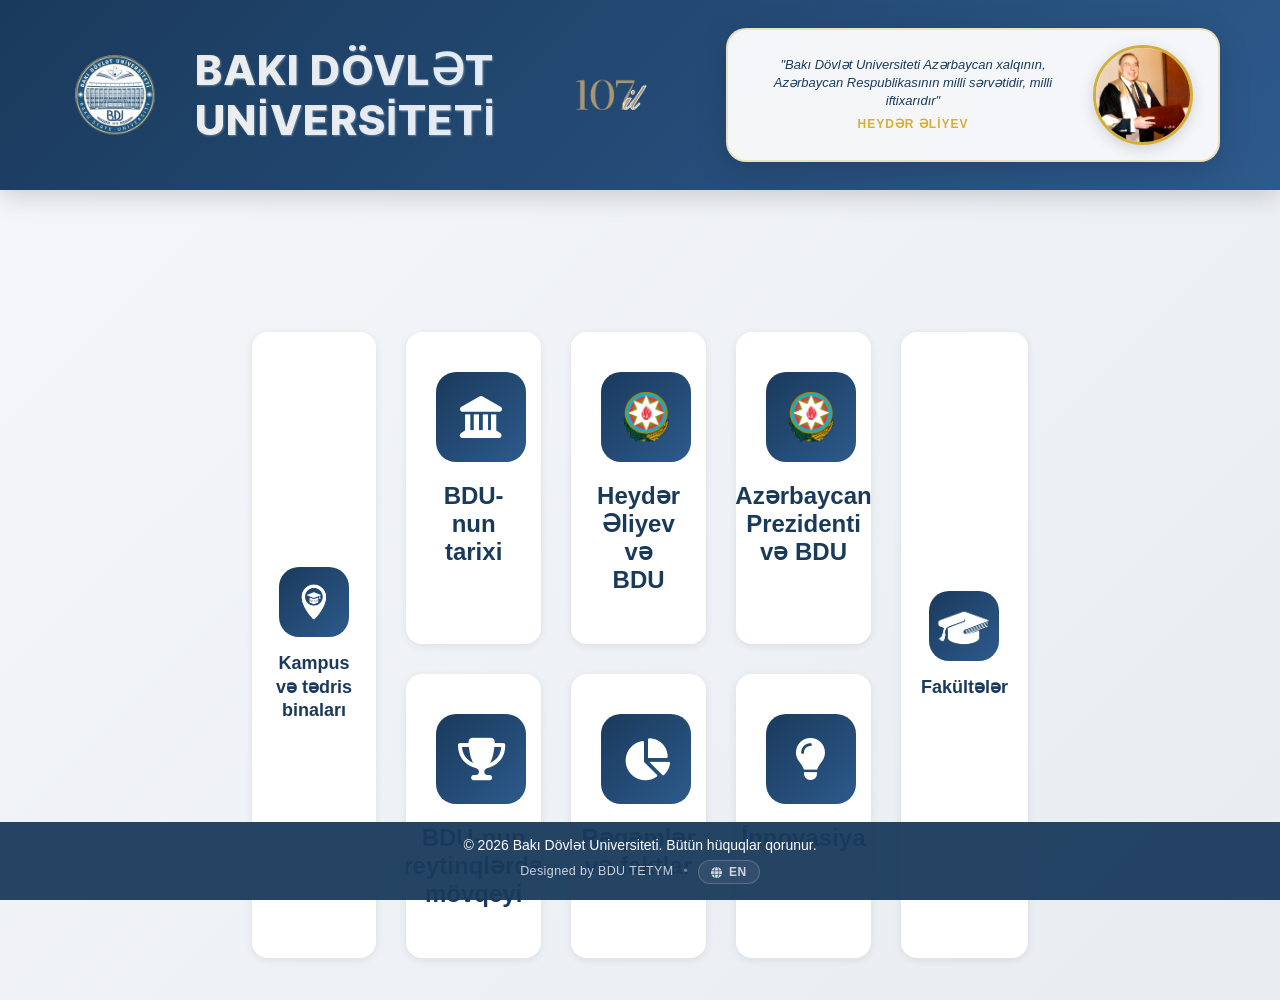
==== index.html @ 02dfef2d "Base of systems" ====
<!DOCTYPE html>
<html lang="az">

<head>
    <meta charset="UTF-8">
    <meta name="viewport"
        content="width=device-width, initial-scale=1.0, maximum-scale=1.0, user-scalable=no, viewport-fit=cover">
    <title>Bakı Dövlət Universiteti - İnformasiya Kiosku</title>
    <link rel="icon" type="image/png" href="static/images/bdu-logo.png">
    <link rel="stylesheet" href="css/fonts.css">
    <link rel="stylesheet" href="css/fontawesome.min.css">
    <link rel="stylesheet" href="css/shared.css">
    <link rel="stylesheet" href="css/pages/history.css">
    <link rel="stylesheet" href="css/pages/innovation.css">
    <link rel="stylesheet" href="css/pages/eco.css">
    <link rel="stylesheet" href="css/pages/rankings.css">
    <link rel="stylesheet" href="css/pages/fakulteler-grid.css">
    <link rel="stylesheet" href="css/pages/science.css">
    <link rel="stylesheet" href="css/pages/facts.css">
    <link rel="stylesheet" href="css/learning-grid.css">
    <link rel="stylesheet" href="css/flip-cards.css">
</head>

<body data-title-key="page.title.home">
    <!-- Main Page -->
    <div id="main-page" class="page active">
        <header class="header">
            <div class="logo-container">
                <div class="header-left">
                    <div class="logo-placeholder">
                        <img src="static/images/bdu-logo.png" alt="BDU Logo"
                            style="width: 100%; height: 100%; object-fit: contain; padding: 15px;">
                    </div>
                    <div class="header-text">
                        <h1>BAKI DÖVLƏT</h1>
                        <h1>UNİVERSİTETİ</h1>
                    </div>
                </div>
                <div class="header-right">
                    <div class="anniversary-section">
                        <img  src="static/images/106.png" alt="107 il" style="width: 120px;">
                    </div>
                </div>
                <div class="header-quote">
                    <div class="quote-section">
                        <p class="quote-text" data-i18n="header.quote">"Bakı Dövlət Universiteti Azərbaycan xalqının, Azərbaycan Respublikasının
                            milli sərvətidir, milli iftixarıdır"</p>
                        <p class="quote-author" data-i18n="header.quote.author">Heydər Əliyev</p>
                    </div>
                    <div class="quote-image">
                        <img src="static/images/heyder-aliyev/1.jpg" alt="Heydər Əliyev" loading="eager">
                    </div>
                </div>
            </div>
        </header>

        <main class="main-content">

            <div class="navigation-wrapper">
                <div class="sidebar-section sidebar-left">
                    <button class="nav-button sidebar-button-vertical" onclick="window.location.href='campus-map.html'">
                        <div class="nav-icon">
                            <img src="icons/kampus_ve_tedris_binalari.png" alt="Kampus və Tədris Binaları"
                                style="width: 100%; height: 100%; object-fit: contain;">
                        </div>
                        <h3 data-i18n="nav.campus">Kampus və tədris binaları</h3>
                    </button>
                </div>

                <div class="navigation-grid">
                    <button class="nav-button" onclick="showPage('history-page')">
                        <div class="nav-icon">
                            <i class="fas fa-landmark"></i>
                        </div>
                        <h3 data-i18n="nav.history">BDU-nun tarixi</h3>
                    </button>

                    <button class="nav-button" onclick="showPage('heyder-aliyev-page')">
                        <div class="nav-icon">
                            <img src="static/images/gerb.webp" alt="Azərbaycan Gerbi"
                                style="width: 50px; height: 50px; object-fit: contain;">
                        </div>
                        <h3 data-i18n="nav.heyder">Heydər Əliyev və BDU</h3>
                    </button>

                    <button class="nav-button" onclick="showPage('prezident-page')">
                        <div class="nav-icon">
                            <img src="static/images/gerb.webp" alt="Azərbaycan Gerbi"
                                style="width: 50px; height: 50px; object-fit: contain;">
                        </div>
                        <h3 data-i18n="nav.prezident">Azərbaycan Prezidenti və BDU</h3>
                    </button>

                    <button class="nav-button" onclick="showPage('rankings-page')">
                        <div class="nav-icon">
                            <i class="fas fa-trophy"></i>
                        </div>
                        <h3 data-i18n="nav.rankings">BDU-nun reytinqlərdə mövqeyi</h3>
                    </button>

                    <button class="nav-button" onclick="showPage('facts-page')">
                        <div class="nav-icon">
                            <i class="fas fa-chart-pie"></i>
                        </div>
                        <h3 data-i18n="nav.facts">Rəqəmlər və faktlar</h3>
                    </button>

                    <button class="nav-button" onclick="showPage('innovation-page')">
                        <div class="nav-icon">
                            <i class="fas fa-lightbulb"></i>
                        </div>
                        <h3 data-i18n="nav.innovation">İnnovasiya</h3>
                    </button>
                </div>

                <div class="sidebar-section sidebar-right">
                    <button class="nav-button sidebar-button-vertical" onclick="window.location.href='fakulteler.html'">
                        <div class="nav-icon">
                            <img src="icons/fakulteler.png" alt="Fakültələr"
                                style="width: 100%; height: 100%; object-fit: contain;">
                        </div>
                        <h3 data-i18n="nav.fakulteler">Fakültələr</h3>
                    </button>
                </div>
            </div>
        </main>

        <footer class="footer">
            <p>
                <span data-i18n="footer.copy">© <span id="footer-year"></span> Bakı Dövlət Universiteti. Bütün hüquqlar qorunur.</span>
            </p>
            <p class="footer-credits">
                <span data-i18n="footer.designed">Designed and Developed by BDU TETYM</span>
                <span class="footer-sep">•</span>
                <button class="lang-switcher" id="langSwitcher" type="button" title="Language / Dil">
                    <i class="fas fa-globe"></i>
                    <span id="langCurrent">EN</span>
                </button>
            </p>
        </footer>
    </div>

    <!-- History Page -->
    <div id="history-page" class="page">
        <div class="page-header">
            <button class="back-button" onclick="showPage('main-page')">
                <i class="fas fa-arrow-left"></i> Ana Səhifə
            </button>
            <h2 data-i18n="page.history.h1">BDU-nun tarixi</h2>
        </div>

        <div class="page-content">
            <!-- History Page Carousel -->
            <div class="carousel-container">
                <h3 class="carousel-title"><i class="fas fa-images"></i> Tarix qalereyası</h3>
                <div class="carousel" data-carousel="history">
                    <div class="carousel-inner">
                        <div class="carousel-item active">
                            <img src="static/images/history/image--1.jpg" alt="BDU Tarixi">
                        </div>
                        <div class="carousel-item">
                            <img src="static/images/history/image-0.jpg" alt="BDU Tarixi">
                        </div>
                        <div class="carousel-item">
                            <img src="static/images/history/image-1.webp" alt="BDU Tarixi">
                        </div>
                        <div class="carousel-item">
                            <img src="static/images/history/image-2.jpg" alt="BDU Tarixi">
                        </div>
                        <div class="carousel-item">
                            <img src="static/images/history/image-3.jpg" alt="BDU Tarixi">
                        </div>
                        <div class="carousel-item">
                            <img src="static/images/history/image-4.webp" alt="BDU Tarixi">
                        </div>
                        <div class="carousel-item">
                            <img src="static/images/history/image-5.webp" alt="BDU Tarixi">
                        </div>
                        <div class="carousel-item">
                            <img src="static/images/history/image-6.webp" alt="BDU Tarixi">
                        </div>
                        <div class="carousel-item">
                            <img src="static/images/history/image-7.webp" alt="BDU Tarixi">
                        </div>
                        <div class="carousel-item">
                            <img src="static/images/history/image-8.webp" alt="BDU Tarixi">
                        </div>
                        <div class="carousel-item">
                            <img src="static/images/history/image-9.webp" alt="BDU Tarixi">
                        </div>
                        <div class="carousel-item">
                            <img src="static/images/history/image-10.webp" alt="BDU Tarixi">
                        </div>
                        <div class="carousel-item">
                            <img src="static/images/history/image-11.webp" alt="BDU Tarixi">
                        </div>
                        <div class="carousel-item">
                            <img src="static/images/history/image-12.webp" alt="BDU Tarixi">
                        </div>
                        <div class="carousel-item">
                            <img src="static/images/history/image-13.webp" alt="BDU Tarixi">
                        </div>
                        <div class="carousel-item">
                            <img src="static/images/history/image-14.webp" alt="BDU Tarixi">
                        </div>
                        <div class="carousel-item">
                            <img src="static/images/history/image-15.webp" alt="BDU Tarixi">
                        </div>
                        <div class="carousel-item">
                            <img src="static/images/history/image-16.webp" alt="BDU Tarixi">
                        </div>
                        <div class="carousel-item">
                            <img src="static/images/history/image-17.webp" alt="BDU Tarixi">
                        </div>
                        <div class="carousel-item">
                            <img src="static/images/history/image-18.webp" alt="BDU Tarixi">
                        </div>
                        <div class="carousel-item">
                            <img src="static/images/history/image-19.webp" alt="BDU Tarixi">
                        </div>
                        <div class="carousel-item">
                            <img src="static/images/history/image-20.webp" alt="BDU Tarixi">
                        </div>
                        <div class="carousel-item">
                            <img src="static/images/history/image-21.webp" alt="BDU Tarixi">
                        </div>
                        <div class="carousel-item">
                            <img src="static/images/history/image-22.webp" alt="BDU Tarixi">
                        </div>
                        <div class="carousel-item">
                            <img src="static/images/history/image-23.webp" alt="BDU Tarixi">
                        </div>
                        <div class="carousel-item">
                            <img src="static/images/history/image-24.webp" alt="BDU Tarixi">
                        </div>
                        <div class="carousel-item">
                            <img src="static/images/history/image-25.webp" alt="BDU Tarixi">
                        </div>
                        <div class="carousel-item">
                            <img src="static/images/history/image-26.webp" alt="BDU Tarixi">
                        </div>
                        <div class="carousel-item">
                            <img src="static/images/history/image-27.webp" alt="BDU Tarixi">
                        </div>
                        <div class="carousel-item">
                            <img src="static/images/history/image-28.webp" alt="BDU Tarixi">
                        </div>
                        <div class="carousel-item">
                            <img src="static/images/history/image-29.webp" alt="BDU Tarixi">
                        </div>
                        <div class="carousel-item">
                            <img src="static/images/history/image-30.webp" alt="BDU Tarixi">
                        </div>
                        <div class="carousel-item">
                            <img src="static/images/history/image-31.webp" alt="BDU Tarixi">
                        </div>
                        <div class="carousel-item">
                            <img src="static/images/history/image-32.webp" alt="BDU Tarixi">
                        </div>
                        <div class="carousel-item">
                            <img src="static/images/history/image-33.webp" alt="BDU Tarixi">
                        </div>
                        <div class="carousel-item">
                            <img src="static/images/history/image-34.webp" alt="BDU Tarixi">
                        </div>
                        <div class="carousel-item">
                            <img src="static/images/history/image-35.webp" alt="BDU Tarixi">
                        </div>
                    </div>

                    <div class="carousel-counter">
                        <span class="current-slide">1</span> / <span class="total-slides">37</span>
                    </div>

                    <button class="carousel-control prev" onclick="moveSlide('history', -1)">
                        <i class="fas fa-chevron-left"></i>
                    </button>
                    <button class="carousel-control next" onclick="moveSlide('history', 1)">
                        <i class="fas fa-chevron-right"></i>
                    </button>
                </div>
            </div>

            <!-- History Tabs Container -->
            <div class="history-tabs-container">
                <div class="history-tabs">
                    <button class="history-tab active"
                        onclick="openHistoryTab(event, 'history-chronology')">Xronologiya</button>
                    <button class="history-tab" onclick="openHistoryTab(event, 'history-founding')">Təsis
                        edilməsi</button>
                    <button class="history-tab" onclick="openHistoryTab(event, 'history-soviet-1')">Sovet dövrü
                        (1920-1930)</button>
                    <button class="history-tab" onclick="openHistoryTab(event, 'history-soviet-2')">Sovet dövrü
                        (1934-1991)</button>
                    <button class="history-tab" onclick="openHistoryTab(event, 'history-independent')">Müstəqillik
                        dövrü</button>
                    <button class="history-tab" onclick="openHistoryTab(event, 'history-today')">BDU bu gün</button>
                </div>

                <!-- Tab 0: Chronology -->
                <div id="history-chronology" class="history-tab-content active" style="display: block;">
                    <div class="chronology-container" style="max-height: 75vh; overflow-y: auto; padding-right: 15px;">
                        <div class="chronology-year-section">
                            <div class="chronology-year-header">1917</div>
                            <div class="chronology-content">
                                <p>1917-ci ildə Rusiyada Fevral inqilabından sonra Tiflisdə «Rus Universiteti» açmaq
                                    üçün yerli Ali qadın kurslarının professorlarından ibarət komissiya yaradılmışdır.
                                </p>
                                <p>1917-ci il noyabrın 15-də Zaqafqaziya Respublikası Rusiyadan ayrılmış və yeni hökumət
                                    təşkil edilmişdir. Zaqafqaziya Respublikası xalq maarif komissarı Fətəli xan Xoyski
                                    Tiflisdə Rus Universitetinin təşkili ilə əlaqədar müzakirələr zamanı sərt mövqe
                                    bildirmişdir: «Bəs niyə Tiflisdə? Tiflisdə Politexnikum var, indi də Rus
                                    Universiteti?.. Bəlkə universiteti Bakıda açmaq daha düzgün olardı?»</p>
                            </div>
                        </div>

                        <div class="chronology-year-section">
                            <div class="chronology-year-header">1918</div>
                            <div class="chronology-content">
                                <p>1918-ci il mayın 26-da Zaqafqaziya Seyminin öz fəaliyyətini dayandırması nəticəsində
                                    üç müstəqil respublika — Azərbaycan, Gürcüstan və Ermənistan respublikaları
                                    yaradılmışdır.</p>
                                <p>1918-ci ilin iyulunda Tiflisdə fəaliyyət göstərən Ali qadın kursları üç fakültədən —
                                    Təbiət, Tarix-filologiya və Tibb fakültələrindən ibarət Zaqafqaziya Universitetinə
                                    çevrilmişdir.</p>
                                <p>Belə bir vaxtda Azərbaycan hökuməti millətin taleyində ali təhsilin rolunu düzgün
                                    qiymətləndirərək, Universitetin məhz Bakıda açılması üçün əməli fəaliyyətə
                                    başlamışdır.</p>
                            </div>
                        </div>

                        <div class="chronology-year-section">
                            <div class="chronology-year-header">1919</div>
                            <div class="chronology-content">
                                <p>1919-cu ilin əvvəllərində Azərbaycan Respublikasının xalq maarif naziri Həmid bəy
                                    Şahtaxtinski Zaqafqaziya Rus Universitetini Bakıya köçürtmək təklifi ilə Tiflis
                                    şəhərinə gəlmişdir.</p>
                                <p>1919-cu il mayın 1-də Azərbaycan Xalq Cümhuriyyəti V.İ.Razumovskiyə teleqram göndərib
                                    bildirmişdir ki, Bakıda yeni universitet açılır və hökumət ondan universitetin
                                    təşkilini öz üzərinə götürməyi xahiş edir. V.İ.Razumovski teleqrafla Zaqafqaziya Rus
                                    Universitetinin rektoru vəzifəsindən imtina edərək, Bakıya gəlmək barədə razılığını
                                    bildirmişdir.</p>
                                <p>1919-cu il mayın əvvəllərində Azərbaycan hökuməti Bakı Dövlət Universitetinin təsis
                                    edilməsi ilə əlaqədar əsasnamə qəbul etmişdir.</p>
                                <p>1919-cu il mayın 19-da hökumət Xalq Maarif Nazirliyi yanında Universitet
                                    komissiyasını təsdiq etmişdir.</p>
                                <p>1919-cu il may ayının 22-də Universitet komissiyası qərara almışdır ki, komissiya
                                    üzvlərindən bir neçəsini avadanlıq almaq üçün İngiltərə, Fransa, Almaniya və digər
                                    Qərbi Avropa ölkələrinə ezamiyyətə göndərsin.</p>
                                <p>1919-cu il may ayının 31-də komissiya Bakı Dövlət Universitetinin açılması haqqında
                                    bəyanımani, Bakı şəhərində Dövlət Universitetinin təsis edilməsi haqqında qanun
                                    layihəsini və ona əlavə edilən izahlı qeydləri, Universitetin nizamnaməsini,
                                    1919/1920-ci tədris ili üçün tərkibində Şərq şöbəsi olmaqla Tarix-filologiya
                                    fakültəsinin və Tibb fakültəsinin ştatlarını və smetasını hazırlayıb Xalq Maarif
                                    Nazirliyinə təqdim etmişdir.</p>
                                <p>1919-cu ilin iyul–avqust aylarında hökumətin qəbul etdiyi sənədlər parlamentdə
                                    ətraflı müzakirə edilmişdir. Bu müzakirələr zamanı aydın olur ki, həm ictimaiyyətin,
                                    həm hökumətin, həm də parlamentin üzvləri arasında universitetin açılmasının
                                    əleyhdarları da vardır. Universitetin açılmasına qarşı çıxanlar belə hesab edirdilər
                                    ki, tədrisin rus dilində aparılması buraya dəvət olunan rus professorlarına
                                    tələbələr arasında ruslaşdırma təbliğatı aparmaq imkanı verəcəkdir. Belə təkliflər
                                    də səslənir ki, Azərbaycan üçün universitet yaratmaq əvəzinə, müəyyən sayda gənci
                                    təhsil almaq üçün Qərbi Avropaya göndərmək daha sərfəlidir.</p>
                                <p>1919-cu il sentyabrın 1-də — üç aylıq gərgin müzakirələrdən sonra Azərbaycan
                                    parlamenti ictimai fikir tariximizdə, elmin, maarifin inkişafında əvəzsiz xidmətlər
                                    göstərəcək ilk universitetin (2 fakültə — Tibb və Tarix-filologiya fakültələri
                                    olmaqla) açılması haqqında qanun qəbul etmişdir. V.İ.Razumovski çıxış edərək
                                    demişdir: "Şərqlə Qərbin qovşağında bir məşəl yandı… Bu məşəl Bakı Dövlət
                                    Universitetidir!"</p>
                                <p>1919-cu il sentyabrın 8-də Azərbaycan hökuməti Bakı Dövlət Universitetinin rektoru və
                                    dekanlarının təsdiqi haqqında qərar qəbul etmişdir. Qərarda Operativ cərrahiyyə
                                    kafedrasının əməkdar professoru V.İ.Razumovskinin rektor, Patoloji anatomiya
                                    kafedrasının professoru İ.İ.Şirokoqorovun, o olmadığı dövrdə isə müvəqqəti olaraq
                                    professor A.M.Levinin Tibb fakültəsinin, görkəmli tarixçi, publisist, Ümumi tarix
                                    kafedrasının dosenti N.A.Dubrovskinin Tarix-filologiya fakültəsinin dekanı təyin
                                    olunduğu göstərilmişdir.</p>
                                <p>1919-cu il sentyabrın 10-da komissiya ona verilən səlahiyyətə uyğun olaraq, Rusiyanın
                                    bir sıra tanınmış professorlarını, elm adamlarını Universitetdə işləməyə dəvət
                                    etmişdir.</p>
                                <p>İlk tədris ilində universitetə ştat üzrə lazım olan 104 nəfər, o cümlədən 43
                                    professor və privat dosent cəlb etmək mümkün olmuşdur.</p>
                                <p>1919-cu il sentyabrın 29-da Bakı Dövlət Universitetinin nizamnaməsi qəbul edilmişdir.
                                </p>
                                <p>1919-cu il noyabrın 10-da Universitet Elmi Şurasının ilk iclasında professorların və
                                    digər akademik heyətin tərkibi təsdiq edilmişdir.</p>
                                <p>1919-cu il noyabrın 15-də Universitetdə ilk mühazirə oxunmuşdur.</p>
                            </div>
                        </div>

                        <div class="chronology-year-section">
                            <div class="chronology-year-header">1920</div>
                            <div class="chronology-content">
                                <p>1920-ci il aprelin 28-də Azərbaycan Xalq Cümhuriyyətinin süqutu, bolşeviklərin
                                    hakimiyyətə gəlməsi respublikanın, o cümlədən Bakı Dövlət Universitetinin də
                                    tarixində mürəkkəb bir dövrün başlanğıcını qoymuşdur.</p>
                                <p>Bolşeviklər Cümhuriyyət dövrünün idarəetmə aparatını dağıtmış, ilk addımlarını atan
                                    Universitetdə təhsilin və tədrisin xarakterini dəyişməyə başlamışdırlar. Yeni
                                    şəraitdə Universitetin ideya-siyasi istiqaməti, elmi fəaliyyəti və təlim-tərbiyə işi
                                    sinfilik və partiyalılıq prinsipləri ilə ölçülən yeni tələblər ruhunda qurulmuşdur.
                                    Təzyiqlər böyük rus alimi V.İ.Razumovskini Bakını tərk etməyə məcbur etmişdir.</p>
                                <p>1920-ci ildə məşhur nevropatoloq, Moskva Universitetinin məzunu, sonralar akademik
                                    olmuş professor Sergey Nikolayeviç Davidenkov Universitetin rektoru təyin
                                    edilmişdir.</p>
                                <p>1920-ci il 9 iyulda Universitetdə üçüncü fakültə – Fizika-riyaziyyat fakültəsi
                                    açılmışdır.</p>
                            </div>
                        </div>

                        <div class="chronology-year-section">
                            <div class="chronology-year-header">1921</div>
                            <div class="chronology-content">
                                <p>1921-ci il 29 iyunda müstəqil Ümumşəhər fəhlə fakültəsi açılmışdır.</p>
                            </div>
                        </div>

                        <div class="chronology-year-section">
                            <div class="chronology-year-header">1922</div>
                            <div class="chronology-content">
                                <p>1922-ci il 2 avqustda Universitetin ilk buraxılışı (Tibb fakültəsi, 30 nəfər)
                                    olmuşdur.</p>
                                <p>1922-ci il 30 martda Şərq fakültəsi açılmışdır.</p>
                                <p>1922-ci il 6 dekabrda Bakı Dövlət Universiteti Azərbaycan Dövlət Universiteti
                                    adlandırılmışdır.</p>
                            </div>
                        </div>

                        <div class="chronology-year-section">
                            <div class="chronology-year-header">1923</div>
                            <div class="chronology-content">
                                <p>1923-cü ildə Aleksandr Qulyayev Universitetin rektoru təyin edilmişdir.</p>
                                <p>1923-cü il 19 apreldə Tarix-filologiya fakültəsi İctimai elmlər fakültəsinə
                                    çevrilmişdir.</p>
                                <p>1923-cü ildə bütün fakültələrdə (Şərq fakültəsindən başqa) dərslərin rus dilində
                                    aparılması haqqında qərar qəbul edilmişdir.</p>
                            </div>
                        </div>

                        <div class="chronology-year-section">
                            <div class="chronology-year-header">1924</div>
                            <div class="chronology-content">
                                <p>1924-cü il 23 yanvarda Azərbaycan Dövlət Universitetinə Vladimir İliç Leninin adı
                                    verilmişdir.</p>
                            </div>
                        </div>

                        <div class="chronology-year-section">
                            <div class="chronology-year-header">1925</div>
                            <div class="chronology-content">
                                <p>1924/1925-ci tədris ilində Pedaqoji fakültə açılmışdır.</p>
                            </div>
                        </div>

                        <div class="chronology-year-section">
                            <div class="chronology-year-header">1926</div>
                            <div class="chronology-content">
                                <p>1926-cı ildə - Universitetə ilk azərbaycanlı rektor (Tağı Şahbazi Simurğ) təyin
                                    edilmişdir.</p>
                            </div>
                        </div>

                        <div class="chronology-year-section">
                            <div class="chronology-year-header">1928</div>
                            <div class="chronology-content">
                                <p>1928-ci ildə Hüquq şöbəsi əsasında Hüquq fakültəsi yaradılmışdır.</p>
                            </div>
                        </div>

                        <div class="chronology-year-section">
                            <div class="chronology-year-header">1929</div>
                            <div class="chronology-content">
                                <p>1929-cu ildə Vladimir Yelpatyevski Universitetin rektoru təyin edilmişdir.</p>
                                <p>1929-cu il 12 yanvarda Universitetin yaranmasının 10 illiyi ümumrespublika
                                    səviyyəsində qeyd edilmişdir.</p>
                            </div>
                        </div>

                        <div class="chronology-year-section">
                            <div class="chronology-year-header">1930</div>
                            <div class="chronology-content">
                                <p>1929-1930-cu illərdə Universitetə rektor Maqsud Məmmədov rəhbərlik etmişdir.</p>
                                <p>1930-cu ilin iyun ayında milli rüşeymləri boğmaq məqsədilə Universitetin fəaliyyəti
                                    dayandırılmış, onun ayrı-ayrı fakültələrinin bazası əsasında yeni müstəqil
                                    institutlar (Azərbaycan Tibb İnstitutu, Azərbaycan Pedaqoji İnstitutu, Sovet
                                    Quruculuğu və Hüququ İnstitutu, Azərbaycan Ticarət Kooperasiya İnstitutu)
                                    yaradılmışdır.</p>
                            </div>
                        </div>

                        <div class="chronology-year-section">
                            <div class="chronology-year-header">1934</div>
                            <div class="chronology-content">
                                <p>1934-cü il 25 mayda Azərbaycan SSR Xalq Komissarları Soveti "Azərbaycan Dövlət
                                    Universitetinin açılması haqqında" qərar qəbul etmiş və Universitet yenidən
                                    fəaliyyətə başlamışdır.</p>
                                <p>1934-1935-ci illərdə Universitetə rektor Məmmədkazım Ələkbərli rəhbərlik etmişdir.
                                </p>
                                <p>1934-cü ildə Kimya və Biologiya fakültələri açılmışdır.</p>
                            </div>
                        </div>

                        <div class="chronology-year-section">
                            <div class="chronology-year-header">1935</div>
                            <div class="chronology-content">
                                <p>1935-1937-ci illərdə Universitetə rektor Balabəy Həsənbəyov rəhbərlik etmişdir.</p>
                            </div>
                        </div>

                        <div class="chronology-year-section">
                            <div class="chronology-year-header">1936</div>
                            <div class="chronology-content">
                                <p>1936-cı ildə Universitetdə Aspirantura şöbəsi yaradılmışdır.</p>
                            </div>
                        </div>

                        <div class="chronology-year-section">
                            <div class="chronology-year-header">1937</div>
                            <div class="chronology-content">
                                <p>1937-ci ildə Əziz Əliyev Universitetə rektor təyin edilmişdir.</p>
                                <p>1937-1941-ci illərdə Universitetə rektor Cabrayıl Ələsgərov rəhbərlik etmişdir.</p>
                                <p>1937-ci ildə xalqımızın görkəmli ziyalıları – vaxtilə Universitetin rektoru olmuş 4
                                    nəfər (Tağı Şahbazi, Maqsud Məmmədov, Məmmədkazım Ələkbərli, Balabəy Həsənbəyov), 2
                                    dekan, 2 dekan müavini, 4 kafedra müdiri, kitabxananın direktoru, elmi katib, xüsusi
                                    hissənin müdiri, partiya və komsomol təşkilatlarının rəhbərləri, 8 professor,
                                    ümumilikdə Universitetdən 100 nəfərədək əməkdaşa "xalq düşməni", "pantürkçü",
                                    "panislamçı" və s. damğaları vurularaq Sibirin həbs düşərgələrinə sürgün olunmuş və
                                    ya güllələnməyə məhkum edilmişdir.</p>
                            </div>
                        </div>

                        <div class="chronology-year-section">
                            <div class="chronology-year-header">1939</div>
                            <div class="chronology-content">
                                <p>1939-cu il 16 apreldə Universitetin adı yenidən dəyişdirilərək (20 illik sovet
                                    hakimiyyəti dövründə 3-cü dəfə), S.M. Kirov adına Azərbaycan Dövlət Universiteti
                                    adlandırılmışdır.</p>
                            </div>
                        </div>

                        <div class="chronology-year-section">
                            <div class="chronology-year-header">1941</div>
                            <div class="chronology-content">
                                <p>1941-ci il iyunun 22-də – müharibənin başlandığı ilk gündə Universitetin rektoru
                                    C.A.Ələsgərov, 159 müəllim, 23 aspirant, 1141 tələbə cəbhəyə yola düşmüşdür.</p>
                                <p>1941-1944-cü illərdə Universitetə rektor Şamil Əliyev rəhbərlik etmişdir.</p>
                                <p>1941/1942-ci tədris ilində Azərbaycan Pedaqoji İnstitutu, Azərbaycan Qiyabi Pedaqoji
                                    İnstitutu, Xalq Təsərrüfatı İnstitutu, Azərbaycan Bədən Tərbiyəsi İnstitutu və
                                    Xarici Dil Müəllimləri İnstitutu Universitetə birləşdirilmişdir.</p>
                            </div>
                        </div>

                        <div class="chronology-year-section">
                            <div class="chronology-year-header">1943</div>
                            <div class="chronology-content">
                                <p>1943/1944-cü tədris ilində Geologiya-coğrafiya fakültəsi açılmışdır.</p>
                            </div>
                        </div>

                        <div class="chronology-year-section">
                            <div class="chronology-year-header">1944</div>
                            <div class="chronology-content">
                                <p>1944-1950-ci illərdə Universitetə rektor Abdulla Qarayev rəhbərlik etmişdir.</p>
                            </div>
                        </div>

                        <div class="chronology-year-section">
                            <div class="chronology-year-header">1945</div>
                            <div class="chronology-content">
                                <p>1945-ci ildə Azərbaycan Elmlər Akademiyası yaradılarkən Akademiyanın təsisçiləri və
                                    təşkilatçıları arasında BDU-nu təmsil edən alimlər xüsusi çəkiyə malik olmuşdur.
                                    AMEA-nın təsisçiləri olan və ilkin olaraq seçilmiş 15 nəfər həqiqi üzvdən 4-ü
                                    (Heydər Hüseynov, Yusif Məmmədəliyev, Aleksandr Qrossheym və Mirəli Qaşqay) BDU-nun
                                    alimləri idi.</p>
                            </div>
                        </div>

                        <div class="chronology-year-section">
                            <div class="chronology-year-header">1950</div>
                            <div class="chronology-content">
                                <p>1950-1954-cü illərdə Universitetə rektor Cəfər Xəndan rəhbərlik etmişdir.</p>
                            </div>
                        </div>

                        <div class="chronology-year-section">
                            <div class="chronology-year-header">1954</div>
                            <div class="chronology-content">
                                <p>1954-1958-ci illərdə Universitetə rektor Yusuf Məmmədəliyev rəhbərlik etmişdir.</p>
                            </div>
                        </div>

                        <div class="chronology-year-section">
                            <div class="chronology-year-header">1958</div>
                            <div class="chronology-content">
                                <p>1958-ci ildə Mexanika-riyaziyyat və Fizika fakültələri fəaliyyətə başlamışdır.</p>
                                <p>1958-1965-ci illərdə Universitetə rektor Şəfəyət Mehdiyev rəhbərlik etmişdir.</p>
                                <p>1958/1959-cu tədris ilində axşam şöbəsi açılmışdır.</p>
                            </div>
                        </div>

                        <div class="chronology-year-section">
                            <div class="chronology-year-header">1961</div>
                            <div class="chronology-content">
                                <p>1961-ci ildə Universitetdə Hesablama mərkəzi yaradılmışdır.</p>
                            </div>
                        </div>

                        <div class="chronology-year-section">
                            <div class="chronology-year-header">1962</div>
                            <div class="chronology-content">
                                <p>1962-ci ildə Kitabxanaçılıq fakültəsi yaradılmışdır.</p>
                            </div>
                        </div>

                        <div class="chronology-year-section">
                            <div class="chronology-year-header">1965</div>
                            <div class="chronology-content">
                                <p>1965-ci ildə Yasamal rayonu ərazisində yeni tədris binası (indiki əsas korpus) və
                                    yataqxana şəhərciyi istifadəyə verilmişdir.</p>
                                <p>1965-1970-ci illərdə Universitetə rektor Mehdi Əliyev rəhbərlik etmişdir.</p>
                            </div>
                        </div>

                        <div class="chronology-year-section">
                            <div class="chronology-year-header">1968</div>
                            <div class="chronology-content">
                                <p>1968-ci ildə xarici tələbələrin təhsili üzrə fakültə fəaliyyətə başlamışdır.</p>
                            </div>
                        </div>

                        <div class="chronology-year-section">
                            <div class="chronology-year-header">1969</div>
                            <div class="chronology-content">
                                <p>1969-cu ildə Jurnalistika fakültəsi yaradılmışdır.</p>
                                <p>1969-cu il noyabrın 1-də Universitetin 50 illiyi münasibətilə təntənəli yubiley
                                    tədbiri keçirilmiş, tədbirdə respublika rəhbəri Heydər Əliyev ana dilində nitq
                                    söyləmişdir.</p>
                            </div>
                        </div>

                        <div class="chronology-year-section">
                            <div class="chronology-year-header">1970</div>
                            <div class="chronology-content">
                                <p>1970-ci ildə Faiq Bağırzadə Universitetin rektoru təyin edilmişdir.</p>
                            </div>
                        </div>

                        <div class="chronology-year-section">
                            <div class="chronology-year-header">1972</div>
                            <div class="chronology-content">
                                <p>1972-ci ildə Tətbiqi riyaziyyat fakültəsi açılmışdır.</p>
                            </div>
                        </div>

                        <div class="chronology-year-section">
                            <div class="chronology-year-header">1974</div>
                            <div class="chronology-content">
                                <p>1974-cü ildə respublika kitabxanalarının metodik mərkəzi hesab edilən Universitet
                                    kitabxanasına fondunun fəaliyyət dairəsinin genişliyinə və zənginliyinə görə "Elmi
                                    Kitabxana" statusu verilmişdir.</p>
                            </div>
                        </div>

                        <div class="chronology-year-section">
                            <div class="chronology-year-header">1977</div>
                            <div class="chronology-content">
                                <p>1977-ci ildə ikinci tədris binası (hazırkı 1 saylı tədris korpusu) istifadəyə
                                    verilmişdir.</p>
                            </div>
                        </div>

                        <div class="chronology-year-section">
                            <div class="chronology-year-header">1980</div>
                            <div class="chronology-content">
                                <p>1980-ci ildə Universitetin 60 illik yubileyi qeyd edilmişdir.</p>
                            </div>
                        </div>

                        <div class="chronology-year-section">
                            <div class="chronology-year-header">1987</div>
                            <div class="chronology-content">
                                <p>1987-ci ildə Yəhya Məmmədov Universitetin rektoru təyin edilmişdir.</p>
                                <p>1987-ci ildə 2 saylı tədris korpusu istifadəyə verilmişdir.</p>
                            </div>
                        </div>

                        <div class="chronology-year-section">
                            <div class="chronology-year-header">1989</div>
                            <div class="chronology-content">
                                <p>1989-1990-cı illərdə Universitetə Cəmil Quliyev rəhbərlik etmişdir.</p>
                            </div>
                        </div>

                        <div class="chronology-year-section">
                            <div class="chronology-year-header">1990</div>
                            <div class="chronology-content">
                                <p>1990-1992-cı illərdə Universitetə Mirabbas Qasımov rəhbərlik etmişdir.</p>
                                <p>1990/1991-ci tədris ilində - Beynəlxalq münasibətlər və beynəlxalq hüquq fakültəsi
                                    yaradılmışdır.</p>
                            </div>
                        </div>

                        <div class="chronology-year-section">
                            <div class="chronology-year-header">1991</div>
                            <div class="chronology-content">
                                <p>1991-ci ildə – Universitetin adı 4-cü dəfə dəyişdirilərək M.Ə. Rəsulzadə adına Bakı
                                    Dövlət Universiteti adlandırılmışdır.</p>
                                <p>1991-ci ildə Geologiya və coğrafiya fakültəsininin bazasında iki müstəqil fakültə –
                                    Geologiya və Coğrafiya fakültələri yaradılmışdır.</p>
                                <p>1991-ci ildə Tətbiqi Riyaziyyat Elmi-Tədqiqat İnstitutu yaradılmışdır.</p>
                                <p>1991-ci ildə Universitet Avrasiya Universitetləri Assosiasiyasına üzv qəbul
                                    olunmuşdur.</p>
                                <p>1991-ci ildə Sosial elmlər və psixologiya fakültəsi yaradılmışdır.</p>
                            </div>
                        </div>

                        <div class="chronology-year-section">
                            <div class="chronology-year-header">1992</div>
                            <div class="chronology-content">
                                <p>1992-1993-cü illərdə Universitetin rektoru Firudin Səməndərov olmuşdur.</p>
                                <p>1992/1993-cü tədris ilində İlahiyyat fakültəsi yaradılmışdır.</p>
                                <p>1992-ci ildə Universitetdə ali təhsilin çoxpilləli sisteminə keçilmiş, bakalavriat
                                    səviyyəsində kadr hazırlığına başlanılmışdır.</p>
                            </div>
                        </div>

                        <div class="chronology-year-section">
                            <div class="chronology-year-header">1993</div>
                            <div class="chronology-content">
                                <p>1993-cü ildə Murtuz Ələsgərov Universitetin rektoru vəzifəsinə təyin edilmişdir.</p>
                            </div>
                        </div>

                        <div class="chronology-year-section">
                            <div class="chronology-year-header">1994</div>
                            <div class="chronology-content">
                                <p>1994-cü il 26 noyab tarixində Respublika sarayında (indiki Heydər Əliyev sarayı)
                                    Universitetin 75 illik yubileyi təntənəli şəkildə qeyd olunmuş, yubiley tədbirində
                                    Ümummilli Lider Heydər Əliyev nitq söyləmişdir.</p>
                            </div>
                        </div>

                        <div class="chronology-year-section">
                            <div class="chronology-year-header">1996</div>
                            <div class="chronology-content">
                                <p>1996-cı ildə Universitet Xəzəryanı Ölkələrin Universitetləri Assosiasiyasına üzv
                                    qəbul edilmişdir.</p>
                            </div>
                        </div>

                        <div class="chronology-year-section">
                            <div class="chronology-year-header">1997</div>
                            <div class="chronology-content">
                                <p>1997-ci ildə Universitet Qara Dəniz Hövzəsi Ölkələrinin Universitetləri
                                    Assosiasiyasına üzv qəbul edilmişdir.</p>
                                <p>1997-ci ildə Misir Mərdanov Universitetin rektoru vəzifəsinə təyin edilmişdir.</p>
                                <p>1997-ci ildə Universitetdə Heydər Əliyev məktəbi və Heydər Əliyev muzeyi açılmışdır.
                                </p>
                                <p>1997/1998-ci tədris ilində magistratura pilləsinə ilk dəfə qəbul keçirilmişdir.</p>
                            </div>
                        </div>

                        <div class="chronology-year-section">
                            <div class="chronology-year-header">1999</div>
                            <div class="chronology-content">
                                <p>1999-cu ildə Abel Məhərrəmov Universitetin rektoru vəzifəsinə təyin edilmişdir.</p>
                                <p>1999-cu ildə - Eksperiment qaydasında Biologiya fakültəsində çoxballı sistemin
                                    tətbiqinə başlanılmışdır.</p>
                            </div>
                        </div>

                        <div class="chronology-year-section">
                            <div class="chronology-year-header">2000</div>
                            <div class="chronology-content">
                                <p>2000-ci il 13 iyun tarixindən Universitetə özünü idarəetmə prinsipi əsasında
                                    fəaliyyət göstərən ali təhsil müəssisəsi statusu verilmiş və 5-ci dəfə adı
                                    dəyişdirilmiş, öz tarixi adı bərpa ediərək Bakı Dövlət Universiteti
                                    adlandırılmışdır.</p>
                                <p>2000-ci il 12 fevral tarixində Universitetin 80 illik yubileyi qeyd edilmiş, tədbirdə
                                    Ulu Öndər Heydər Əliyevə Bakı Dövlət Universitetinin Fəxri doktoru diplomu təqdim
                                    edilmişdir.</p>
                                <p>2000-ci ildə İdman kompleksi, Altığac qəsəbəsində tələbələr üçün tədris-təcrübə
                                    bazası, müəllimlər üçün istirahət zonası, 300 nəfərlik yaşayış binaları istifadəyə
                                    verilmişdir.</p>
                            </div>
                        </div>

                        <div class="chronology-year-section">
                            <div class="chronology-year-header">2001</div>
                            <div class="chronology-content">
                                <p>2001-ci ildə nəşriyyat və üzgüçülük kompleksi istifadəyə verilmişdir.</p>
                            </div>
                        </div>

                        <div class="chronology-year-section">
                            <div class="chronology-year-header">2002</div>
                            <div class="chronology-content">
                                <p>2002-ci ildə Universitet Qaradəniz hövzəsi Universitetlər Şəbəkəsinin mərkəzi
                                    seçilmişdir.</p>
                            </div>
                        </div>

                        <div class="chronology-year-section">
                            <div class="chronology-year-header">2005</div>
                            <div class="chronology-content">
                                <p>2005-ci ildə Fizika Problemləri Elmi-Tədqiqiat İnstitutu yaradılmışdır.</p>
                                <p>2005-ci ildə Universitetin Bolonya prosesinə qoşulması haqqında müqavilə
                                    imzalanmışdır.</p>
                            </div>
                        </div>

                        <div class="chronology-year-section">
                            <div class="chronology-year-header">2006</div>
                            <div class="chronology-content">
                                <p>2006/2007-ci tədris ilində Biologiya və Jurnalistika fakültələrinin birinci
                                    kurslarında eksperiment şəklində Bolonya prosesinin (kredit sisteminin) tətbiqinə
                                    başlanılmışdır.</p>
                            </div>
                        </div>

                        <div class="chronology-year-section">
                            <div class="chronology-year-header">2007</div>
                            <div class="chronology-content">
                                <p>2007-ci ildə BDU-nun nəzdində "Gənc istedadlar" liseyi fəaliyyətə başlamışdır.</p>
                            </div>
                        </div>

                        <div class="chronology-year-section">
                            <div class="chronology-year-header">2008</div>
                            <div class="chronology-content">
                                <p>2008-ci ildə 3 saylı tədris korpusu istifadəyə verilmiş, açılış mərasimində
                                    Azərbaycan Respublikasının Prezidenti cənab İlham Əliyev iştirak etmişdir.</p>
                            </div>
                        </div>

                        <div class="chronology-year-section">
                            <div class="chronology-year-header">2009</div>
                            <div class="chronology-content">
                                <p>2009-cu ildə Universitetdə tədris olunan bütün ixtisaslar üzrə kredit sisteminə
                                    keçilmişdir.</p>
                                <p>2009-cu il 2 noyabr tarixində Universitetin 90 illiyi təntənəli şəkildə qeyd edilmiş,
                                    yubiley tədbirində Azərbaycan Respublikasının Prezidenti cənab İlham Əliyev nitq
                                    söyləmişdir. Yubiley mərasimində Prezident İlham Əliyevə Bakı Dövlət Universitetinin
                                    Fəxri doktoru diplomu təqdim edilmişdir.</p>
                            </div>
                        </div>

                        <div class="chronology-year-section">
                            <div class="chronology-year-header">2011</div>
                            <div class="chronology-content">
                                <p>2011-ci ildə Ekologiya və torpaqşünaslıq fakültəsi yaradılmışdır.</p>
                            </div>
                        </div>

                        <div class="chronology-year-section">
                            <div class="chronology-year-header">2013</div>
                            <div class="chronology-content">
                                <p>2013-cü ildə Quba Tədris-təcrübə bazasının ərazisində 400 nəfərlik 5 mərtəbəli
                                    Tədris-təcrübə və istirahət kompleksi tikilərək istifadəyə verilmişdir. Kompleksin
                                    açılış mərasimində Azərbaycan Respublikasının Prezidenti cənab İlham Əliyev və
                                    Heydər Əliyev Fondunun prezidenti Mehriban xanım Əliyeva iştirak etmişdir.</p>
                            </div>
                        </div>

                        <div class="chronology-year-section">
                            <div class="chronology-year-header">2016</div>
                            <div class="chronology-content">
                                <p>2016-cı ildə ADPU-nun Qazax filialı BDU-nun tabeliyinə verilmişdir.</p>
                            </div>
                        </div>

                        <div class="chronology-year-section">
                            <div class="chronology-year-header">2017</div>
                            <div class="chronology-content">
                                <p>2017-ci il 21 iyun tarixində Azərbaycan Respublikasının Prezidenti cənab İlham
                                    Əliyevin müvafiq Sərəncamı ilə Bakı Dövlət Universitetinə publik hüquqi şəxs statusu
                                    verilmişdir.</p>
                                <p>2017-ci il 14 noyabr tarixində Azərbaycan Respublikasının Prezidenti cənab İlham
                                    Əliyev "Bakı Dövlət Universitetinin 100 illik yubileyinin keçirilməsi haqqında"
                                    Sərəncam imzalamışdır.</p>
                            </div>
                        </div>

                        <div class="chronology-year-section">
                            <div class="chronology-year-header">2019</div>
                            <div class="chronology-content">
                                <p>11 mart 2019-cu il tarixində Elçin Babayev Universitetin rektoru vəzifəsinə təyin
                                    edilmişdir.</p>
                                <p>2019-cu il 23 aprel tarixində "Bakı Dövlət Universiteti" publik hüquqi şəxsinin
                                    Himayəçilər Şurası yaradılmışdır.</p>
                                <p>2019-cu ildə BDU-nun 100 illik yubileyi ölkədə və beynəlxalq təşkilatlarda geniş qeyd
                                    edilmiş, yubiley tarixinin əbədiləşdirilməsi məqsədilə "Bakı Dövlət Universitetinin
                                    100 illiyi (1919-2019)" yubiley medalı təsis edilmiş, Mərkəzi Bank tərəfindən
                                    nominal dəyəri 5 manat təşkil edən gümüş yubiley pul nişanı tədavülə buraxılmış,
                                    BDU-nun Yubiley markası istehsal edilmiş, yubiley nəşrləri hazırlanmışdır.</p>
                                <p>2019-cu il 12 iyun tarixində UNESCO-nun Parisdəki Baş qərargahında BDU-nun 100 illik
                                    yubileyi təntənə ilə qeyd edilmişdir.</p>
                                <p>2019-cu il 26 noyabr tarixində Bakı Konqres Mərkəzində Bakı Dövlət Universitetinin
                                    100 illik yubileyi münasibətilə təntənəli mərasim keçirilmiş, mərasimdə Azərbaycan
                                    Respublikasının Prezidenti cənab İlham Əliyev proqram xarakterli nitq söyləmişdir.
                                </p>
                            </div>
                        </div>

                        <div class="chronology-year-section">
                            <div class="chronology-year-header">2020</div>
                            <div class="chronology-content">
                                <p>2020-ci ildə 5 mərtəbəli, 220 yerlik "Tələbə evi" yenidən qurularaq istifadəyə
                                    verilmişdir.</p>
                                <p>2020-ci il 11 iyul tarixində Azərbaycan Respublikası Nazirlər Kabinetinin Qərarı ilə
                                    İqtisadiyyat və Humanitar Kollec BDU-nun nəzdinə verilmişdir.</p>
                            </div>
                        </div>

                        <div class="chronology-year-section">
                            <div class="chronology-year-header">2021</div>
                            <div class="chronology-content">
                                <p>2021-ci ildə ilk dəfə olaraq yaradılmış Tədqiqat, İnkişaf və İnnovasiyalar üzrə
                                    Mükəmməllik Mərkəzi (Center of Excellence) yaradılmışdır.</p>
                                <p>2021-ci ildə Tələbə Elmi-Texniki Yaradıcılıq Mərkəzi yaradılmışdır.</p>
                                <p>2021-ci ildə BDU-da elektron idarəetmə sisteminin (elektron sənəd dövriyyəsi, insan
                                    resurslarının elektron idarə edilməsi, elektron təhsil sistemi və s.) tətbiqinə
                                    başlanılmışdır.</p>
                            </div>
                        </div>

                        <div class="chronology-year-section">
                            <div class="chronology-year-header">2022</div>
                            <div class="chronology-content">
                                <p>2022-ci ildə BDU Avropa Universitetlər Assosiasiyasına (EUA) üzv seçilmişdir.</p>
                                <p>2022-ci ildə BDU dünya universitetlərinin "THE - Times Higher Education" reytinq
                                    cədvəlində ilk dəfə yer almış və 2022, 2023-cü illərdə Azərbaycandan bu nüfuzlu
                                    reytinq cədvəlində yer alan yeganə universitet olmuşdur.</p>
                            </div>
                        </div>

                        <div class="chronology-year-section">
                            <div class="chronology-year-header">2023</div>
                            <div class="chronology-content">
                                <p>2023-cü ildə BDU-nun Filologiya fakültəsinin Dünya ədəbiyyatı kafedrasının müdiri
                                    professor Cəlil Nağıyev Bakı Asiya Universitetinin nizamnamə kapitalında ona məxsus
                                    olan 100% pay haqqını BDU-ya bağışlamış, təsisçisi dəyişdirilərək BDU olmuşdur.
                                    BDU-nun tədris prosesinin təşkil olunduğu binaların siyahısına Bakı Asiya
                                    Universitetinin binası da daxil edilmişdir.</p>
                                <p>2023-cü ildə BDU Beynəlxalq Astronavtika Federasiyasına (IAF) üzv seçilmişdir.</p>
                                <p>2023-cü il – Azərbaycan Respublikasında "Heydər Əliyev İli" bağlı BDU-nun Tədbirlər
                                    Planı əsasında 200-dən çox elmi, akademik, beynəlxalq, sosial tədbir və layihə
                                    həyata keçirilmişdir.</p>
                                <p>2023-cü ildə 2 saylı tədris binası əsaslı təmir edilərək yenidən qurulmuş, ən son
                                    texnologiyalarla təmin edilmişdir.</p>
                            </div>
                        </div>

                        <div class="chronology-year-section">
                            <div class="chronology-year-header">2024</div>
                            <div class="chronology-content">
                                <p>2024-cü ildə BDU Sənaye və Texnoloji Tədqiqat Təşkilatlarıının Dünya Assosiasiyasına
                                    (WAITRO) üzv seçilmişdir.</p>
                                <p>2024-cü ildə BDU Avropa Paytaxtları Universitetləri Şəbəkəsinə (UNICA) üzv
                                    seçilmişdir.</p>
                                <p>2024-cü ildə BDU Ali Təhsildə Dayanıqlılığın İnkişafı Assosiasiyasına (AASHE) üzv
                                    seçilmişdir.</p>
                                <p>2024-cü ildə BDU İnnovasiya üçün Qlobal Universitetlər Şəbəkəsinə (GUNI) üzv
                                    seçilmişdir.</p>
                                <p>2024-cü ildə BDU-nun Hüquq fakültəsi Avropa Hüquq fakültələri Assosiasiyasına (ELFA)
                                    üzv seçilmişdir.</p>
                            </div>
                        </div>

                        <div class="chronology-year-section">
                            <div class="chronology-year-header">2025</div>
                            <div class="chronology-content">
                                <p>2025-ci ildə BDU Beynəlxalq Dayanıqlı Kampus Şəbəkəsinə (ISCN) üzv seçilmişdir.</p>
                                <p>2025-ci ildə BDU Beynəlxalq Təhsilverənlər üçün İqlim Fəaliyyəti Şəbəkəsinə (CANIE)
                                    üzv seçilmişdir.</p>
                                <p>2025-ci ildə BDU "QS Quacquarelli Symonds" tərəfindən aparılan "QS Stars" auditində 5
                                    ulduz ("excellent" - "mükəmməl") ilə qiymətləndirilmişdir.</p>
                                <p>2025-ci ildə BDU "QS World University Rankings 2026: Top global universities"
                                    reytinqində 688-ci yerdə qərarlaşmışdır.</p>
                            </div>
                        </div>
                    </div>
                </div>

                <!-- Tab 1: Founding -->
                <div id="history-founding" class="history-tab-content">
                    <h3>Bakı Dövlət Universitetinin təsis edilməsi və fəaliyyətə başlaması</h3>
                    <p>Bakı Dövlət Universiteti (BDU) Azərbaycan Xalq Cümhuriyyəti dövründə yaradılsa da, onun təşəkkülü
                        prosesi üçün zəruri olan ilkin milli-mənəvi şərtlər Azərbaycan xalqının bütün tarixi boyu
                        formalaşmışdır. Əsas proses isə XX əsrin əvvəllərində başlamışdır.</p>
                    <p>1917-ci il Fevral inqilabından sonra Rusiyada yaranmış Müvəqqəti hökumət Tiflis Rus
                        Universitetinin açılmasını gündəmə gətirdi və bunun üçün Ali Qadın Kurslarının professorlarından
                        ibarət komissiya yaradıldı. Komissiyaya görkəmli alim, cərrah və pedaqoq, universitet
                        yaradılmasında təcrübəsi olan professor Vasili Razumovski başçılıq edirdi. V.İ.Razumovski bu
                        barədə yazırdı: “İşimizin sonuna yaxın Qafqaz Zaqafqaziya Respublikası (Zaqafqaziya Komissarlığı
                        nəzərdə tutulur – red.) kimi Rusiyadan ayrıldı, gürcü, erməni və türklərdən (azərbaycanlılardan
                        – red.) ibarət qarışıq hökumət yaradıldı. Xalq maarif naziri bakılı Xan Xoyski (Fətəli xan
                        Xoyski – red.) idi. Gördüyümüz işlərdən istifadə edərək, Tiflisdə Rus Universitetinin təşkili
                        təklifi ilə bu hökumətə müraciət etdik. Nazir bizi axıra kimi dinləyib, Qafqazda Rus
                        Universitetinin yaradılmasına rəğbətini bildirdi, ancaq buna baxmayaraq, əlavə etdi: “Niyə bəs
                        Tiflisdə? Tiflisdə Politexnikum var, indi gürcü universiteti... Bəlkə, universiteti Bakıda
                        təşkil etmək daha məqsədəuyğundur?” Bizim tərtib etdiyimiz smeta ilə məlumat vərəqəsini nəzərdən
                        keçirmək üçün götürdü və bu iş haqqında Nazirlər Şurasında məlumat verəcəyini vəd etdi”.</p>
                    <p>Həmin dövrdə Qafqazda cərəyan edən siyasi hadisələr məsələnin həllini mümkünsüz etdi. 1918-ci
                        ilin mayında Zaqafqaziya Federativ Respublikasının dağılmasından sonra Tiflisdəki Ali Qadın
                        Kursları Zaqafqaziya Universitetinə çevrildi. Tədrisin rus dilində aparıldığı bu universitetin
                        ilk rektoru professor V.İ.Razumovski seçildi. Yarandığı ilk gündən universitet respublikalar
                        arasındakı siyasi ziddiyyətlərlə və böyük maliyyə çətinlikləri ilə üzləşdi. Belə olan halda,
                        yenicə açılmış universitetin Yekaterinodar (indiki Krasnodar), İrəvan və ya Bakıya köçürülməsi
                        məsələsi gündəmə gəldi.</p>
                    <p>Mayın 28-də Azərbaycan Xalq Cümhuriyyətinin yaranmasının elan olunması Azərbaycan xalqının milli
                        dövlətçilik tarixində misilsiz bir hadisə oldu. Azərbaycan Xalq Cümhuriyyətinin strateji
                        hədəfləri, demokratik əsaslar üzərində qurulmuş milli-mədəni inqilabın əsas məqsədi əvvəlki
                        nəsillərin ideallarını gerçəkləşdirmək və müsəlman-türk dünyası birliyində çağdaş Azərbaycanın
                        milli ziyalı nəslini yetişdirməkdən ibarət idi. Soykökünə bağlı olan bu nəsil, həm də Avropa
                        mədəniyyətini mənimsəmiş, hərtərəfli hazırlıq görmüş müstəqil və demokratik düşüncəli, vicdanlı
                        ziyalı ordusu təşkil etməyi qarşısına bir vəzifə olaraq qoymuşdu. Cümhuriyyət hökuməti
                        universitetin Bakı şəhərində açılmasına çalışırdı. Bu dövrdə Azərbaycanın qabaqcıl ziyalıları və
                        ictimai xadimləri öz mütərəqqi ideyalarının gerçəkləşməsi üçün ali məktəbin yaradılmasını zəruri
                        sayırdı. Ali təhsilli milli kadrların yetişdirilməsi milli dövlətin sosial bazasının daha da
                        möhkəmləndirilməsinə və onun sarsılmazlığına səbəb olacaqdı.</p>
                    <p>1919-cu ilin əvvəllərində Həmid bəy Şahtaxtinski Tiflis şəhərinə gedərək Cümhuriyyət Hökumətinin
                        Zaqafqaziya Rus Universitetini Bakıya köçürmək təklifini bildirdi, yaxşı binalar, maddi təminat
                        və s. vəd etdi. Zaqafqaziya Rus Universitetinin maddi problemlər səbəbindən Tiflisdə fəaliyyət
                        göstərə bilməməsi Professorlar Şurasını qətiyyətli addım atmağa vadar etdi. 1919-cu il martın
                        sonunda rektor V.İ.Razumovski Universitet Şurasının iclasında Bakıdan alınmış təkliflərin daha
                        real, sanballı olmasını əsas tutaraq, məhz bu şəhərə köçməyi məqsədəuyğun hesab etdi. Şura
                        üzvlərinin əksəriyyəti universitetin Bakıya köçürülməsinə razılığını bildirdi. Məsələnin qəti
                        həlli üçün komissiya yaradıldı. Komissiyanın təklifi ilə rektor V.İ.Razumovski, tələbə
                        təmsilçiləri və professorlardan ibarət nümayəndə heyəti Cümhuriyyət hökuməti ilə danışıqlar
                        aparmaq və real vəziyyətlə yerində tanış olmaq üçün Bakıya göndərildi. V.İ.Razumovskinin yazdığı
                        kimi, Bakıda danışıqlar zamanı “aydın oldu ki, Azərbaycan hökuməti Bakıda universitet olmasında
                        ciddi şəkildə maraqlıdır, cəmiyyətin bütün zümrələrinin... əhvali-ruhiyyəsi universitetin dərhal
                        açılmasına köklənib... Bizi başa saldılar ki, hətta Zaqafqaziya Rus Universiteti köçməsə də,
                        Bakıda universitet yaradılacaqdır; ultimativ formada müddət də göstərilmişdi – 1 may”.</p>
                    <p>Vaxtında cavab almayan Azərbaycan hökuməti V.İ.Razumovskiyə teleqram göndərərək bildirdi ki,
                        Bakıda yeni universitet açılır və hökumət ondan universitetin təşkilini öz üzərinə götürüb, bu
                        məqsədlə komissiya yaratmasını xahiş edir. Teleqrafla verdiyi cavabında V.İ.Razumovski təklifi
                        qəbul etdiyini və Zaqafqaziya Rus Universitetinin rektoru vəzifəsindən istefa verərək,
                        komissiyanın təşkilinə başladığını xəbər verir. 1919-cu il mayın 19-da Milli hökumət Xalq
                        Maarifi Nazirliyi nəzdində universitet komissiyasının təşkili haqqında 8 maddədən ibarət
                        Əsasnamə qəbul etdi. Komissiyanın tərkibinə professor V.İ.Razumovski (sədr), professorlar
                        N.A.Dubrovski, A.M.Levin, İ.Ş.Sitoviç və müəllim L.A.İşkov (üzvlər) daxil idi. Bir ay sonra
                        komissiyanın tərkibi genişləndirilir. Komissiyanın əsas vəzifəsi Dövlət Universiteti haqqında
                        qanun layihəsini, onun nizamnaməsini, ştat və smeta layihələrini hazırlayıb hökumətə təqdim
                        etmək idi. Universitet komissiyası mayın 31-də Bakı Universitetinin açılması haqqında
                        bəyannaməni, Bakı şəhərində universitetin təsis edilməsi haqqında qanun layihəsini və ona əlavə
                        edilən izahlı qeydləri, universitetin nizamnaməsini, 1919/20-ci tədris ili üçün tərkibində Şərq
                        şöbəsi olmaqla Tarix-filologiya fakültəsinin və Tibb fakültəsinin ştatlarını və smetasını
                        hazırlayıb Xalq Maarifi Nazirliyinə təqdim etdi. Universitet komissiyası Maarif Nazirliyinə
                        təqdim etdiyi qanun layihəsi əsasında universitetin təşkili, qurulması və avadanlıqla təchiz
                        edilməsi üçün ona 3,5 milyon manat ayrılmasını xahiş etdi. Hökumət Maarif naziri Rəşid
                        Kaplanovun müzakirəyə təqdim etdiyi sənədləri müsbət qarşıladı, yeni qurulmuş respublikada
                        iqtisadi şəraitin çox çətin olmasına baxmayaraq, universitet üçün tələb olunan vəsaiti artırıb 5
                        milyon manata çatdırdı, müəllimlərin əmək haqqını isə nəzərdə tutulanın üçdə biri qədər artırdı.
                        Komissiyanın vəzifələrinə universitet üçün ayrılmış iki binanın – Kommersiya məktəbinin və
                        Birinci gimnaziyanın tədris ili başlayana qədər təhsil prosesinə uyğunlaşdırılması,
                        auditoriyaların və laboratoriyaların avadanlıqlarla təchiz edilməsi, mebellərin, müxtəlif aparat
                        və cihazların, kitabların və s. alınması da daxil idi.</p>
                    <p>Hökumət universitet komissiyasının Xalq Maarif Nazirliyi vasitəsilə təqdim etdiyi sənədlər
                        toplusunu və qanun layihəsini iyulun 7-də geniş şəkildə müzakirə edib, müəyyən əlavə və
                        dəyişikliklərlə qəbul etdi.</p>
                    <p>Hökumətin qəbul etdiyi sənədlər 1919-cu ilin iyul-avqust aylarında parlamentin qanunvericilik,
                        büdcə-maliyyə komissiyalarında və parlamentdə təmsil olunan partiyaların fraksiyalarında geniş
                        müzakirə edildi. Bu müzakirələr zamanı aydın oldu ki, ictimaiyyətin, hökumətin və parlamentin
                        daxilində universitetin açılmasının əleyhdarları da vardır. Universitetin açılmasına qarşı
                        çıxanların bir qismi belə hesab edirdi ki, tədrisin rus dilində aparılması buraya dəvət olunan
                        rus professorlarına tələbələr arasında ruslaşdırma siyasəti aparmaq imkanı verəcəkdir. Onların
                        fikrincə, bu alimlər tələbələrə elm öyrətməkdən daha çox, missionerlik fəaliyyəti ilə məşğul
                        olacaq, çarizmin xristianlaşdırma və ruslaşdırma siyasətini həyata keçirəcəklər. Vəziyyətin belə
                        olduğunu görən universitet komissiyasının sədri V.İ.Razumovski hökumətin və parlamentin nüfuzlu
                        üzvləri, eləcə də ictimaiyyət arasında söz sahibi olan qabaqcıl ziyalılarla görüş keçirərək,
                        onları əmin edir ki, universitetin yeganə məqsədi gənclərə elm öyrətməkdən ibarət olacaqdır.</p>
                    <p>Müsəlman Şərqində ilk Avropa tipli universiteti yaratmaq yolunda böyük maneələr olmasına
                        baxmayaraq, milli hökumət və ziyalılar bütün çətinlikləri dəf edərək, bu işi uğurla başa
                        çatdırdılar. Üç aylıq gərgin mübarizə 1919-cu il sentyabrın 1-də Parlamentin 70-ci iclasında
                        Universitetin açılması haqqında qanunun qəbul edilməsi ilə başa çatdı. Bu qanunun qəbul
                        olunmasında Azərbaycanın maarifpərvər ziyalılarının, vətənpərvər insanların xidmətini xüsusi
                        qeyd etmək lazımdır. “Bakı şəhərində Dövlət Universitetinin təsis edilməsi haqqında” adlanan bu
                        qanun Universitetdə dörd fakültənin - Tarix-filologiya (Şərq şöbəsi olmaqla), Təbiət, Hüquq və
                        Tibb fakültələri açılmasını nəzərdə tuturdu. Qanunun X maddəsinə əsasən, Bakı şəhərində Dövlət
                        Universiteti 1919-cu il sentyabrın 1-dən açılmış hesab olunurdu. İctimaiyyətin narahatlığını
                        nəzərə alaraq, qanunun II maddəsinin 2-ci bəndində bütün fakültələrdə türk (Azərbaycan – red.)
                        dilinin məcburi fənn kimi tədris olunacağı qeyd edilirdi. Qanunun VIII və IX maddələri
                        demokratik dəyərlər, hüquq bərabərliyi nöqteyi-nəzərindən xüsusi önəm daşıyırdı. Burada
                        yazılırdı: “Zaqafqaziya və qeyri darülfünunların tələbə və taliblərini... Bakı Darülfünununun
                        eyni kurslarına qəbul etməyə... ixtiyar verilir. Yeni tələbələr, istər erkək, istər qadın, ümumi
                        əsaslar üzrə qəbul olunurlar”.</p>
                    <p>Universitetin təsis edilməsi haqqında Qanunun qəbul edilməsindən bir neçə gün sonra Universitet
                        komissiyasının iclasında onun rektoru və dekanları seçildi. Hökumətin 8 sentyabr 1919-cu il
                        tarixli “Bakı Dövlət Universitetinin rektor və dekanlarının təsdiq edilməsi haqqında” qərarı ilə
                        Vasili Razumovski rektor, İvan Şirokoqorov Tibb fakültəsinin, Nikolay Dubrovski isə
                        Tarix-filologiya fakültəsinin dekanı təsdiq edildilər.</p>
                    <p>Universitet komissiyasının axırıncı iclası 1919-cu il sentyabrın 15-də keçirildi. İclasda
                        Müvəqqəti Şura və Universitet İdarə heyəti yaradıldı. Beləliklə, Universitetin və kafedraların
                        əsas əməkdaşları komplektləşdirilmiş oldu. Sentyabrın 20-dən sonra çatışmayan işçiləri cəlb
                        etmək üçün Vasili Razumovski və Nikolay Dubrovski Rostov-Don, Yekaterinoslav və Xarkovda bir
                        sıra görkəmli alimlərlə görüşüb, Bakıya gəlmələri üçün onların razılığını aldılar. Universitet
                        komissiyasının digər bir üzvü Boris Finkelşteyn isə ləvazimat, avadanlıq, ədəbiyyat və s. almaq
                        üçün Avropaya göndərildi.</p>
                    <p>1919-cu il sentyabrın 29-da 5 fəsil və 72 maddədən ibarət olan Universitet Nizamnaməsi qəbul
                        olundu. Nizamnamə Universitetin təşkilati quruluşunu, onun elm və tədris sahələrinin
                        fəaliyyətini, professor-müəllim heyətinin vəzifə və hüquqlarını müəyyənləşdirirdi.</p>
                    <p>Azərbaycan Xalq Cümhuriyyətinin Parlamenti tərəfindən təsdiq olunmuş Qanun və Nizamnamə
                        Universitet idarəçiliyinin təşəkkülündə mühüm rol oynamışdır. Universitetlə bağlı olan bu
                        sənədlərin hər ikisində bu günümüz və tarixi keçmişimiz üçün önəmli olan bir məsələyə diqqət
                        yetirmək vacibdir. Sənədlərin hər ikisində Universitetin statusu muxtariyyət səlahiyyətli
                        elm-tədris müəssisəsi kimi müəyyənləsdirilirdi. Bu fakt, öz-özlüyündə, Azərbaycan Xalq
                        Cümhuriyyəti hökumətinin həm mahiyyət, həm də xarakter etibarilə nə qədər demokratik və humanist
                        dəyərlərə söykəndiyini və onlara hörmətlə yanaşdığını əks etdirirdi.</p>
                    <p>Qeyd etmək lazımdır ki, Universitetə muxtariyyət hüququ verilsə də, onun bu akademik azadlığı bir
                        o qədər uzun sürmədi, sovet hakimiyyətinin ilk illərində (1920-1922) bu və ya başqa şəkildə
                        qorunub saxlansa da, sonrakı illərdə ləğv olundu.</p>
                    <p>1919-cu il noyabrın 10-da Universitet Şurasının ilk iclası keçirildi. İclasda professor-müəllim
                        heyətinin tərkibi təsdiq olundu, noyabrın 15-i Universitetdə ilk dərs günü elan olundu.
                        Universitet Tarix-filologiya və Tibb fakültələri ilə fəaliyyətə başladı.</p>
                    <p>1919/20-ci tədris ilində Universitetdə azad dinləyicilərlə birlikdə cəmi 1094 tələbə var idi:
                        onlardan 877 nəfəri həqiqi tələbə, 217 nəfəri isə azad dinləyici idi. Tarix-filologiya
                        fakültəsinə 604 nəfər (509 həqiqi tələbə), Tibb fakültəsinə isə 490 nəfər (368 nəfər həqiqi
                        tələbə) qəbul olunmuşdu. Tələbələrin milli əlamətə görə bölgüsü aşağıdakı kimi idi: 297 nəfər
                        azərbaycanlı, 366 nəfər yəhudi, 209 nəfər rus, 222 nəfər başqa millətlərin nümayəndələri
                        (erməni, gürcü, polyak, alman və s.).</p>
                    <p>Universitetdə ilk dərslər Tarix-filologiya fakültəsində noyabrın 15-də Nikolay Dubrovskinin ümumi
                        tarixə dair mühazirəsi ilə başladı. Vasili Razumovski xatırlayırdı ki, böyük auditoriya tamamilə
                        adamla dolu idi, burada tələbələrdən əlavə, çoxlu ziyalı, parlament üzvü, hökümət nümayəndələri
                        və başqaları var idi. Bunun ardınca professor Lev Ziminin oxuduğu giriş mühazirəsi hamının böyük
                        marağına səbəb oldu və ictimaiyyətə Universitetin açılması ilə necə böyük bir sərvətə sahib
                        olduğunu nümayiş etdirdi.</p>
                    <p>Tibb fakültəsində isə dərslər 1919-cu il noyabrın 20-də başlamış, ilk mühazirə Arkadi Oşman
                        tərəfindən oxunmuşdu.</p>
                    <p>Bakı Dövlət Universiteti ştatda nəzərdə tutulduğundan iki dəfədən az - cəmi 44 nəfər akademik
                        tərkiblə, o cümlədən 12 professor, 3 dosent və 1 privat-dosentlə fəaliyyətə baslamışdı.
                        Universitetin akademik tərkibində azərbaycanlı müəllimlərin sayı 9 nəfər idi. Bunların sırasında
                        sonralar dünya şöhrətli cərrah olmuş akademik Mustafa Topçubaşov və dosent, məşhur publisist və
                        1903-1905-ci illərdə Tiflisdə Azərbaycan dilində “Şərqi-Rus” qəzetini nəşr etdirən Məhəmməd aga
                        Şahtaxtinski də var idi. Azərbaycan Xalq Cümhuriyyətinin siyasi və dövlət xadimlərindən Məhəmməd
                        Əmin Rəsulzadə və Rəşid bəy Kaplanov “Osmanlı ədəbiyyatı tarixi”ndən, nazir müavini Həmid bəy
                        Şahtaxtinski isə rus dili və ədəbiyyatından mühazirələr oxumuşdular.</p>
                    <p>Bakı Dövlət Universitetinin açılması cəmiyyətin bəzi təbəqələrindəki fanatizm, cəhalət və
                        nadanlığa qarşı mübarizə aparmış Azərbaycan demokratik mədəniyyətinin və onun xadimlərinin
                        misilsiz qələbəsi idi. Universitetinin fəaliyyətə başlaması münasibətilə V.Razumovski yazırdı:
                        "Azərbaycan öz maarif ocağını yaratdı, türk xalqının tarixinə yeni parlaq səhifə yazıldı. Asiya
                        ilə Avropanın qovşağında yeni məşəl yandı". “Azərbaycan” qəzetində çap edilmiş (17 noyabr
                        1919-cu il) “Darülfünunun açılması” başlıqlı yazıda isə deyilirdi: “...Yeni millət, yeni elm,
                        yeni fəlsəfə demək isə, hər bir darülfünun da yeni bir məbəd olması icab edər... Azərbaycan
                        darülfünunu, əlbəttə, bir türk Darülfünunudur, çünki türk milləti, türk Parlamanı, türk Hökuməti
                        tərəfindən türk gəncliyi üçün açılmışdır. Darülfünunun həyat və məşğuliyyətə başlaması tarixi
                        olan 15 noyabr yeni bir tərəqqi dövrünün açılmasının ibtidası olacaqdır...”</p>
                    <p>Dünya şöhrətli görkəmli dövlət və siyasi xadim, Azərbaycan xalqının Ümummilli Lideri Heydər
                        Əliyev BDU-nun yaradılması kimi mühüm tarixi hadisəyə olduqca obyektiv qiymət verərək demişdir
                        ki, əsrin əvvəlindən bu günə kimi Azərbaycan elminə çıraq tutan universitetimizin yaradılması
                        xalqımızın tarixində ən əlamətdar hadisələrdən biridir. Cümhuriyyət xadimləri gərgin mübahisə və
                        müzakirələrdən sonra həyatlarının bəlkə də ən böyük arzusuna çatdılar – müstəqil dövlətin
                        müstəqil ali təhsil ocağını – Bakı Dövlət Universitetini yaratmağa nail oldular.</p>
                    <p>Özünün atdığı ilk addımlarla bəşəri dəyərlərə söykəndiyini sübut edən və Azərbaycanın təhsil
                        sistemində demokratizm və humanizm ideyalarını təsbit edən Azərbaycan Xalq Cümhuriyyəti 1920-ci
                        ilin aprelində sovet işğalının və ideologiyasının qurbanı oldu. Bu tarixdən başlayaraq
                        Cümhuriyyətin yadigarı olan Bakı Dövlət Universiteti öz varlığını qoruyub saxlasa da, uzun
                        müddət keşməkeşli və məşəqqətli illərdən keçməli oldu.</p>
                </div>

                <!-- Tab 2: Soviet 1 -->
                <div id="history-soviet-1" class="history-tab-content">
                    <h3>Bakı Dövlət Universiteti sovet hakimiyyətinin ilk onilliyində</h3>
                    <p>Sovet hakimiyyəti qurulduqdan sonra Azərbaycan Xalq Cümhuriyyətinin yaratdığı təsisatları, dövlət
                        rəmzləri və digər atributlarını ləğv edən bolşeviklər ilk addımlarını atan Universitetdə
                        təhsilin məzmununu da dəyişməyə başladılar. Sovet hakimiyyəti­nin ilk illərində bolşeviklərin
                        sosializm quruculuğu planına uyğun olaraq, ölkədə “mədəni inqilab”ın həyata keçirilməsi nəzərdə
                        tutulurdu. “Mədəni inqilab”ın ən başlıca vəzifəsi isə cəmiyyətdə yeni marksist-leninçi
                        ideologiya formalaşdırmaq idi. Bu vəzifəni həyata keçirməkdə təhsil və elm ocaqlarına müstəsna
                        önəm verilirdi.</p>
                    <p>Azərbaycanın mütərəqqi ziyalılarının milli mənəvi ruha söykənərək yaratdıqları Bakı Dövlət
                        Universiteti ilə bağlı arzu və ümidləri sovet rejimi tərəfindən məhv edildi və Universitet
                        tamamilə başqa bir siyasi quruluşun girdabına düşərək, təməli qoyulan gündən rəhbər tutduğu
                        milli dəyərlərdən, qədəm qoyduğu demokratik yoldan uzaqlaşmaq məcburiyyətində qaldı. Bunlarla
                        yanaşı, 1922-ci il dekabrın 6-da Universitetin adı dəyişdirildi və Azərbaycan Dövlət
                        Universiteti adlandırıldı. 1924-cü il yanvarın 23-də isə ona bolşeviklərin rəhbəri Leninin adı
                        verildi. Lakin bütün çətinliklərə baxmayaraq, Universitet ilk gündən üzərinə götürdüyü missiyanı
                        sovet hakimiyyəti illərində də ləyaqətlə yerinə yetirdi. Tarixi proseslər təsdiq etdi ki, XX
                        əsrin əvvəllərində Azərbaycan Xalq Cümhuriyyəti və dövrün mütərəqqi ziyalıları tərəfindən
                        yaradılan Bakı Dövlət Universiteti bolşevik ideologiyasının təsiri altında da milli və ictimai
                        tərəqqiyə dəstək olmuş, xalqımızın mənəvi-mədəni dəyərlərinin qaynaqlarından birinə çevrilmişdi.
                        Sovet hakimiyyətinin hökm sürdüyü 71 il ərzində Azərbaycan xalqının təhsil üçün müraciət etdiyi
                        ən nüfuzlu ali təhsil ocağı oldu.</p>
                    <p>İşğaldan qısa müddət sonra - 1920-ci il mayın 11-də ilk sovet xalq maarifi komissarı Dadaş
                        Bünyadzadənin imzaladığı sərəncamda cəmiyyətin əsas mənəvi-ideoloji mərkəzlərindən birinə
                        çevrilməkdə olan Universitetdə təlim-tərbiyə işinin yenidən təşkil ediləcəyi, sovet Rusiyası ilə
                        əlaqə yaradılacağı, oradan müəllimlərin dəvət olunacağı bildirilirdi. 1920-30-cu illərdə
                        Universitetə Rusiyadan, əsasən, Moskva, Peterburq, Kiyev, Kazan və Odessa ali məktəblərinin
                        akademik heyəti və məzunları, elmi və pedaqoji sahədə yüksək nailiyyətləri olan alimlər dəvət
                        edildilər. Sovet dövründə Universitetə gələn ilk alimlər Kazan Universitetindən idi. Tədricən,
                        burada müxtəlif elm sahələrində güclü potensial formalaşdı.</p>
                    <p>1921-ci ildən başlayaraq Universitetdə akademik kadrların hazırlanması işinə diqqət artırılmış,
                        bugünə qədər fəaliyyət göstərən müdafiə şuraları yaradılmışdı.</p>
                    <p>Universitetin ideya-siyasi istiqaməti, elmi fəaliyyəti və təlim-tərbiyə işi Azərbaycan xalqının
                        deyil, bolşeviklər tərəfindən yaradılan “fəhlə-kəndli hakimiyyətinin” marağına uyğun, sinfilik
                        və partiyalılıq prinsipləri əsasında qurulmağa başladı. Bu proseslərdə, bir tərəfdən, sovet
                        ideologiyasına etiraz edən Universitet ziyalılarının bir hissəsi mühacirət etməyə məcbur olur,
                        bir hissəsi isə ilk dövrdə bolşeviklərin yerli savadlı kadrlara kəskin ehtiyacı ilə əlaqədar
                        çalışmağa davam edirdi. Digər tərəfdən Universitetə təzyiqlər güclənir, ideoloji “təmizləmə”
                        işləri aparılırdı. Ziyalıların əsas hissəsi XX əsrin 30-cu illərindəki kütləvi repressiyaların
                        qurbanı oldu. Bütün bu tədbirlərin əsas məqsədi yeni yetişən nəsli, respublikanın ixtisaslı
                        kadrlarını sovet ideologiyası ruhunda formalaşdırmaq idi.</p>
                    <p>İlk on illikdə əsas xətt Universitetin akademik azadlığının məhdudlaşdırılması idi. Bu illərdə
                        Universitetin Nizamnaməsi dörd dəfə (1920, 1922, 1923, 1926) dəyişdirildi. V.Razumovski işğaldan
                        sonra Universitetə olan təzyiqlərə və Nizamnamənin dəyişdirilməsinə etiraz edərək, 1920-ci il
                        mayın 26-da rektor vəzifəsindən istefa verdi. Həmin ilin noyabrında Moskva Universitetinin
                        məzunu professor Sergey Davidenkov rektor seçildi. Lakin təzyiqlərə görə o da seçki müddəti sona
                        çatan kimi 1923-cü ilin sentyabrında rektor işləməkdən imtina etdi. Həmin ildə Kazan
                        Universitetinin Tarix-filologiya fakültəsinin məzunu və həmin vaxt Tarix-filologiya fakültəsinin
                        professoru Aleksandr Qulyayev Universitetə rektor seçildi.</p>
                    <p>1923-cü ildə Azərbaycan Dövlət Universitetinin və Azərbaycan Texniki İnstitutunun bəzi
                        fakültələrinin tələblərə uyğun fəaliyyət göstərmədiyi, təhsil planlarının islahatlara uyğun
                        olmadığı, bir sıra fənlərin zamanın tələbləri ilə səsləşmədiyi əsas götürülərək, yenidənqurma
                        prosesinin zəruriliyi gündəmə gəldi. Universitetin yeni rektoru Aleksandr Qulyayev məsələyə
                        fərqli yanaşaraq, yüksək ixtisaslı mütəxəssislərin və elmi işçilərin hazırlanmasını əsas
                        istiqamət olaraq irəli sürürdü. Başlayan islahatlar 1924-cü ildə İctimai elmlər fakültəsi ilə
                        Təbiət-riyaziyyat fakültəsinin bazasında Pedaqoji fakültənin yaradılması və buna uyğun digər
                        proseslərlə davam etdi. Bundan başqa, Universitet rəhbərliyindən Nizamnamənin yenilənməsi və
                        təsdiq üçün Azərbaycan Kommunist (bolşevik) Partiyası Mərkəzi Komitəsinə təqdim olunması tələb
                        edilir. RSFSR universitetlərinin nizamnaməsi əsas götürülməklə, bütün ali məktəblər üçün vahid
                        əsasnamə hazırlandı. Azərbaycan SSR Xalq Komissarları Sovetinin qərarı ilə təsdiq edilmiş “Ali
                        məktəblər haqqında” Əsasnamə Universitet Elmi Şurasının 28 sentyabr 1926-cı il tarixli qərarı
                        ilə Universitetin nizamnaməsi kimi təsdiq olundu. Universitetin muxtariyyət hüququ ləğv edildi.
                        Bu Nizamnaməyə görə, Universitetə rəhbərlik 3-5 nəfərdən ibarət idarə heyətinin əlində cəmləşdi
                        və Azərbaycan üçün yeni olan ali təhsili idarəetmə orqanları – fənn komissiyaları, bölmə
                        büroları və dekanlıqlar yaradıldı. Nizamnamə, həmçinin fakültə və şuraların səlahiyyətlərini
                        məhdudlaşdırdı, rektorun, dekanın səlahiyyətlərini isə genişləndirdi. 1923-cü il nizamnaməsində
                        Universitet yüksək ixtisaslı mütəxəssis və elmi tədqiqatçı hazırlayan elm-tədris mərkəzi kimi
                        nəzərdə tutulmuşdu. 1926-cı il əsasnaməsinin hədəfi isə Universitetin fəaliyyətinin tədrisə
                        yönəlməsi idi. Bu əsasnamə 1930-cu ilə qədər Universitetin fəaliyyətini tənzimləyən 5-ci
                        nizamnamə oldu.</p>
                    <p>1926-cı ildə Universitetə ilk azərbaycanlı rektor – Tağı Şahbazi təyin olundu. Tağı Şahbazinin
                        gəlişi ilə Universitetdə türk (Azərbaycan) dilində təhsilin genişləndirilməsi, fakültələrdə
                        Azərbaycan bölmələrinin açılması və azərbaycanlı müəllimlərin işə cəlb edilməsi sahəsində xeyli
                        iş görüldü. Tələbə və müəllimlər arasında yerli əhalinin nümayəndələrinin sayının artırılması
                        məqsədilə Azərbaycan K(b)P MK-nın Rəyasət Heyəti xüsusi qərar verir. Eyni zamanda, Pedaqoji və
                        Şərq fakültələrinin azərbaycanlaşdırılması nəzərdə tutulurdu. 1929-cu ilin yanvarında
                        Universitetdə “Tələbə Müəllimlər” İnstitutu təşkil edildi və bununla yuxarı kurs tələbələrinə
                        aşağı kurslarda dərs demək imkanı yaradıldı. Bu tədbirlər ana dilində təhsilin keyfiyyətinin və
                        elmi-pedaqoji kadrların sayının artması ilə nəticələnirdi; məzunlar arasından potensialı olan
                        gənclər Universitetdə saxlanılır, elmi-pedaqoji işə cəlb edilirdilər; ana dilində müxtəlif elm
                        sahələrinə dair tədqiqat əsərləri, dərsliklər hazırlanırdı.</p>
                    <p>1929-cu ilin aprelinə olan məlumatda Universitetin 232 nəfər professor-müəllim heyətindən 123
                        nəfərin azərbaycanlı olduğu göstərilirdi. Fakültələr üzrə milli tərkibə nəzər saldıqda, Şərq
                        fakültəsinin əməkdaşlarının 79%, Tibb fakültəsinin əməkdaşlarının 56%, Pedaqoji fakültənin
                        Tarix-ictimaiyyat şöbəsinin əməkdaşlarının 45%, Təbiət-riyaziyyat şöbəsinin əməkdaşlarının 37%,
                        Hüquq fakültəsi əməkdaşlarının 30%-nin azərbaycanlı olduğu məlum olur. Bu məlumat tədris edilən
                        fənlər və elm sahələri üzrə dövrün milli potensialını əks etdirirdi. Həmin heyət növbəti illərdə
                        milli kadrların hazırlanması, türk (Azərbaycan) dilində bir çox elm sahələrinin inkişafı üçün
                        baza yaratdı.</p>
                    <p>1919-1929-cu illərdə Universiteti, təqribən, 1500 məzun bitirmişdir. Onların 1200 nəfəri tibb,
                        qalanları digər ixtisaslar üzrə məzun olmuşdur. Cəfər Cabbarlı, Ədhəm Şahmalıyev, Hadı Əliyev,
                        Hənəfi Zeynallı, Əşrəf Hüseynov, Vəli Xuluflu, Məmmədhəsən Dadaşov, Feyzulla Qasımzadə, Hadi
                        Mirzəzadə, Sara Aşurbəyli, Əlisöhbət Sumbatzadə, Məmməd Arif Dadaşzadə, İshaq Cəfərzadə, Cümşüd
                        Zülfüqarlı, Mirəli Axundov, Cəfər Xəndan və digər görkəmli elm və mədəniyyət xadimləri həmin
                        dövrün məzunlarıdır. Onlar respublikanın elm və təhsil müəssisələrinin, müxtəlif istehsalat
                        sahələrinin inkişafına mühüm töhfələr vermişdir.</p>
                    <p>1929-cu ildə Universitetin yaranmasının 10 illiyi ümumrespublika səviyyəsində qeyd edildi.
                        Yubiley komissiyasına Azərbaycan SSR Xalq Komissarları Sovetinin sədri Qəzənfər Musabəyov
                        sədrlik edirdi. Tədbirlər Bakıda, respublikanın digər şəhərlərində və qəzalarda keçirilirdi.
                        Təntənəli yubiley tədbiri 1930-cu il yanvarın 12-də indiki Opera və Balet Teatrının binasında
                        partiya, sovet təşkilatları və ictimaiyyətin nümayəndələrinin, rəsmi qonaqların iştirakı ilə
                        qeyd edildi. Universitetin 10 illik yubileyi münasibətilə 6 nəfər müəllimə professor elmi adı, 3
                        professora Əməkdar elm xadimi fəxri adı verildi.</p>
                    <p>Yubiley münasibətilə mətbuatda Universitet barədə silsilə məqalələr dərc edilir, buradakı təhsil
                        və elmi mühit, Universitetin vəzifələrinin sovet ideologiyasının tələblərinə uyğun olaraq icrası
                        təhlil edilirdi. Yubiley dövründə Universitetin yenidən qurulması, fakültələrin yenidən təşkili
                        və Universitetin genişlənməsi üçün planlar nəzərdə tutulduğu halda, aprel ayından Universitetin
                        fakültələrin ayrı-ayrı institutlara çevrilməsi məsələsi müzakirə olunmağa başladı.</p>
                    <p>Bu islahatlarda və Universitetə aid planlarda daha önəmli sahələr var idi. Bütün təzyiqlərə
                        baxmayaraq, cəmiyyətdə mövqeyi, intellektual səviyyəsi çox yüksək olan milli ziyalıların qısa
                        bir zamanda Universitetə toplaşması, milli şüur və mənliyini qoruyub saxlayan müəllim və tələbə
                        heyətinin potensialı, xalqını – Azərbaycanın gələcəyini düşünən ziyalıların yetişməsi,
                        azərbaycanlı müəllim və tələbələrin bir qisminin milli ideologiyanın əsas daşıyıcısı olması,
                        buranın elm və maarifin əsas mərkəzlərindən birinə çevrilməsi fərqli baxışlı gücdən qorxan
                        bolşevik rəhbərlərini ciddi narahat edirdi. I Türkoloji qurultay (Bakı, 1926) və latın
                        qrafikasına keçid (1929) kimi əlamətdar hadisələrə ziyalıların müsbət reaksiyası da siyasi rejim
                        üçün təhlükəli hesab edilirdi.</p>
                    <p>SSRİ-də universitetlərin bağlanması həm də siyasi rəhbərliyin həyata keçirdiyi “mədəni inqilab”ın
                        tərkib hissəsi idi. Tədris müddətinin qısaldılması, tələbələrin sırasında fəhlə və kəndlilərin
                        sayının kəskin şəkildə artırılması ilə bağlı görülən tədbirlər, xüsusilə, onlar üçün qəbul
                        imtahanlarının formal mahiyyət kəsb etməsi Universitetdə təhsilin keyfiyyətinə mənfi təsir
                        göstərirdi. Ənənəvi universitet təhsilinə üstünlük verən akademik heyət pedaqoji fakültələrin
                        yaradılmasına açıq narazılıq bildirir, fakültələrin müəyyən elmlərin bazası əsasında ənənəvi
                        təşkilindən uzaqlaşmasını Universitetin akademik səviyyəsinin aşağı düşməsi kimi
                        qiymətləndirirdi.</p>
                    <p>1930-cu il iyulun 23-də SSRİ MİK və XKS ali təhsil sisteminin yenidən qurulması haqqında qərar
                        qəbul etdi. Qərara əsasən, çoxprofilli ali məktəblərin əsasında ölkəyə qısa müddətdə zəruri
                        sayda mütəxəssis verməyə qabil olan müstəqil sahə tədris müəssislərinin yaradılması
                        planlaşdırılırdı. İlk olaraq, Azərbaycan SSR Xalq Komissarları Sovetinin 1930-cu il 9 may
                        tarixli qərarı ilə Tibb fakültəsi Tibb İnstitutuna çevrildi və 1930-cu il 19 noyabr tarixli
                        «Azərbaycan SSR ali məktəb və ali texniki məktəblərini yenidən qurmaq, rayonlaşdırmaq və onları
                        müvafiq təsərrüfat orqanlarına və xalq komissarlıqlarına vermək haqqında» qərarı ilə
                        Universitetin fəaliyyəti dayandırıldı, onun ayrı-ayrı fakültələrinin bazası əsasında yeni
                        müstəqil institutlar (Azərbaycan Tibb İnstitutu, Azərbaycan Pedaqoji İnstitutu, Sovet Quruculuğu
                        və Hüququ İnstitutu, Azərbaycan Ticarət Kooperasiya İnstitutu) yaradıldı.</p>
                </div>

                <!-- Tab 3: Soviet 2 -->
                <div id="history-soviet-2" class="history-tab-content">
                    <h3>Bakı Dövlət Universiteti 1934-1991-ci illərdə</h3>
                    <p>Universitetin bağlanmasından bir il sonra Azərbaycan SSR sovet və partiya rəhbərliyi belə bir
                        addımın doğru olmadığı qənaətinə gəldi. Respublikaya universitet təhsilli yüksək ixtisaslı
                        mütəxəssis kadrlar və elmi işçilər lazım idi. Respublika rəhbərliyinin belə bir fikrə gəlməsinə
                        ÜİK(b)P MK-nın 1931-ci ilin aprelində qəbul etdiyi “Universitetlərin başlıca vəzifələri
                        haqqında” qərarın böyük təsiri olmuşdu. Qərarda ali məktəb sistemində universitet təhsilinə
                        ehtiyac olmadığı haqqında əvvəllər hakim fikrin yanlış olduğu, universitetlərin bu sahədə
                        aparıcı rol oynaması ideyası etiraf edilirdi. Ali Pedaqoji İnstitutun rəhbərliyinin MK-nın
                        mədəniyyət və təbliğat şöbəsinə, həmçinin Azərbaycan SSR Xalq Maarif Komissarlığının
                        kollegiyasına “Azərbaycan Dövlət Universitetinin təşkilinə dair Ali Pedaqoji İnstitutdan
                        təkliflər” adlı məktubunda universitetin açılmasının sosializm quruculuğu prosesinin daha yaxşı
                        tədqiq edilməsi ilə yanaşı, yüksək dərəcəli elmi-pedaqoji kadrların hazırlanması üçün zəruriliyi
                        önə çəkilmişdi.</p>
                    <p>Nəhayət, 1934-cü il mayın 25-də Azərbaycan SSR XKS “Azərbaycan Dövlət Universitetinin açılması
                        haqqında” qərar qəbul etdi. Qərara əsasən, ümumi elmi fənlər üzrə yüksək dərəcəli mütəxəssislər,
                        habelə müəllimlər hazırlamaq üçün 1934-cü il sentyabrın 1-də Fizika-riyaziyyat, Biologiya, Kimya
                        və Tarix fakültələrindən ibarət olan universitet fəaliyyətə başladı. Yeni açılmış Universitetin
                        rektoru vəzifəsinə Məmmədkazım Ələkbərov təyin edildi. Universitet bərpa edildikdən sonra orada
                        çalışan müəllimlərin, o cümlədən azərbaycanlı müəllimlərin sayı ilbəil artırdı, 1935-ci ildə
                        Universitetdə 22-si azərbaycanlı olmaqla, 52 nəfər müəllim çalışırdı. 1938/39-cu tədris ilində
                        isə müəllimlərin sayı, təxminən, 3,5 dəfə artaraq, 180 nəfərə, azərbaycanlıların sayı isə
                        əvvəlki illərə nisbətən 4 dəfədən bir qədər çox artaraq, 91 nəfərə çatmışdı. Namizədlik və ya
                        doktorluq dissertasiyaları müdafiə edən müəllimlərin sayı xeyli artmışdı. Universitetə həm
                        respublikanın müxtəlif elmi-tədqiqat müəssisələrindən, həm də kənardan yüksək elmi adı olan
                        mütəxəssislər dəvət olunurdular. Nəticədə, akademik heyətin tərkibində əsaslı keyfiyyət
                        dəyişikliyi baş vermişdi. Əgər 1935-ci ildə 52 müəllimdən 10-u professor, 14-ü dosent, 10-u
                        müəllim, 13-ü assistent idisə, 1938/39-cu tədris ilində 180 nəfər müəlim arasında 21 professor,
                        31 dosent, 37 dosent vəzifəsini icra edən, 63 müəllim, 28 assistent fəaliyyət göstərirdi.
                        Tələbələrin arasında azərbaycanlıların sayı ilbəil artsa da, bu proses olduqca ləng gedirdi.
                        SSRİ-nin bütün ali məktəblərində olduğu kimi, Universitetdə də tədris fəaliyyəti Kommunist
                        Partiyasının və sovet hökumətinin ali məktəb məsələlərinə dair normativ sənədləri ilə
                        tənzimlənirdi.</p>
                    <p>XX əsrin 30-cu illərinin repressiyaları Bakı Dövlət Universitetindən də yan keçmişdi. Həmin
                        illərdə Azərbaycan xalqı, faktiki, millətin intellektual sərvətini təşkil edən parlaq
                        simalardan, bütöv bir nəsildən məhrum edildi. Bu həm də millətin on illərlə formalaşan
                        genefondunun məhvi, nəsillər arasında mənəvi bağların kəsilməsi siyasəti idi. Respublikanın bu
                        qabaqcıl elm və təhsil müəssisəsindən 100 nəfərdən çox professor, elmi işçi və müəllim, 20
                        nəfərə kimi tələbə əsassız yerə istintaqa cəlb edilərək qorxudulmuş, təqib edilmiş, sürgünə
                        göndərilmiş və ya güllələnmişdi. Universitetə müxtəlif illərdə rəhbərlik etmiş Tağı Şahbazi
                        (1926-1929), Müseyib Şahbazov (1929), Maqsud Məmmədov (1929-1930), Məmmədkazım Ələkbərov
                        (1934-1935), Balabəy Həsənbəyov (1935-1937) həbs edilərək güllələnmiş, Hüseyn Quliyev isə (1937)
                        həbs edilərək, 5 il müddətinə sürgünə məhkum edilmişdi. Universitetin digər rəhbər işçiləri, o
                        cümlədən elmi katib, partiya təşkilatının katibi, Həmkarlar Təşkilatının sədri, Elmi
                        kitabxananın müdiri, Şərq və Tarix fakültələrinin dekanları, 6 kafedra müdiri də repressiyaya
                        məruz qalmışdılar.</p>
                    <p>Universitet tarixinin ən çətin illərindən olan 1937-ci ildə Universitetin rektoru görkəmli
                        ictimai-siyasi xadim, Azərbaycan təhsil sistemində xüsusi yeri olan Əziz Məmmədkərim oğlu Əliyev
                        olmuşdur. Repressiyalar zamanı aldığı zərbələrə baxmayaraq, bütün potensialını respublikanın
                        dinc quruculuq işlərinə yönəltmiş Universitet II Dünya müharibəsi illərində ənənəvi fəaliyyətini
                        davam etdirməklə yanaşı, bütün gücünü həm də tamamilə yeni bir vəzifənin – ölkənin və
                        bəşəriyyətin qəddar və amansız düşməndən müdafiəsinə yardım etmək üçün səfərbər etməli olmuşdu.
                        Təsis olunduğu gündən etibarən müxtəlif siyasi-ideoloji amillərin hökmü altında fəaliyyətini
                        quran Universitetin tarixində II Dünya müharibəsi illəri xüsusi yer tutur. Ölkənin müdafiəsi ilə
                        əlaqədar yaranmış yeni və mürəkkəb vəzifələr, ciddi çətinliklər və sərt sınaqlarla üzləşən
                        Universitetin professorları, müəllimləri, əməkdaşları və tələbə gəncləri ilk günlərdən
                        fədakarlıq nümayiş etdirmişdilər.</p>
                    <p>Müharibənin ilk günündə Universitetin rektoru Cəbrayıl Ələsgərov, 1940/1941-ci tədris ilinin
                        məzunları, tələbə və müəllimlərin bir çoxu könüllü olaraq ordu sıralarına qoşulmuşdu.
                        Ümumilikdə, müharibə illərində Universitetin tələbə və müəllim kollektivindən 1385 nəfəri ordu
                        sıralarına səfərbər olunmuşdu. Onlardan 159 nəfəri akademik işçi, 23 nəfəri aspirant, 1141
                        nəfəri isə tələbə idi. Universitet kollektivinin orduya səfərbər olunan üzvlərindən 200 nəfəri
                        qadın idi. Universitetin professor-müəllim və tələbə heyətinin kütləvi hərbi-müdafiə işlərində
                        iştirakı da genişlənmişdi.</p>
                    <p>Mürəkkəb hərbi şəraitlə əlaqədar, Azərbaycan SSR-in bir neçə ali məktəbi müvəqqəti olaraq
                        Universitetə birləşdirilmişdi – 1941-ci ilin oktyabrında Azərbaycan KP MK və Azərbaycan SSR
                        XKS-nin birgə qərarı ilə V.İ.Lenin adına Azərbaycan Pedaqoji İnstitutu, daha sonra Qiyabi
                        Pedaqoji İnstitut, 1941-ci ilin sonlarında K.Marks adına Xalq Təsərrüfatı İnstitutu, həmin ilin
                        dekabrında Azərbaycan Dövlət Bədən Tərbiyəsi İnstitutu və Xarici Dillər Müəllimlər İnstitutu. Bu
                        birləşmələr nəticəsində xeyli genişlənən Universitetin tərkibində yeni fakültələr təşkil olundu:
                        İqtisadiyyat, Hüquq, Xarici dillər, Bədən tərbiyəsi. Universitetə bir neçə ali məktəbin
                        birləşdiyinə görə onun inzibati və tədris binaları, yataqxanaları bir-birindən, təqribən, 2 km
                        uzaqlıqda yerləşirdi. Əvvəllər 7 binada yerləşən Universitet müharibə dövründə hərbi zərurət
                        səbəbindən bir neçə binanı müvəqqəti olaraq hərbi orqanlara vermişdi.</p>
                    <p>II Dünya müharibəsinin ağır şəraitinə baxmayaraq Universitetin professor-müəllim kollektivi
                        Azərbaycanda ali təhsilin qorunub saxlanılması və daha da inkişaf etdirilməsi üçün səylərini
                        əsirgəməmişdi. Bu illərdə universitet tarixinin ən mühüm hadisələrdən biri Azərbaycan tarixi
                        kafedrasının yaranması oldu. Mövcud çətinliklərlə yanaşı, Geologiya-coğrafiya fakültəsi,
                        Filologiya fakültəsinin tərkibində Şərq şöbəsi, Yaxın Şərq xalqları tarixi, Yaxın Şərq dilləri,
                        Fəlsəfə kafedraları yaradılmışdı. Əsas diqqət müdafiə xarakterili elmi-texniki problemlərin
                        həllinə və sovet vətənpərvərliyinin artırılmasına yönəlmişdi. Müharibə dövründə Universitet
                        özünün professor-müəllim kadrlar ilə təmin edilməsini, əsasən, həyata keçirə bilmiş, hətta sonra
                        Azərbaycan Elmlər Akademiyasının təşkilində xüsusi xidmətlər göstərmişdi. Universitet
                        müharibənin ağır sınaqlarından şərəflə çıxmaqla yanaşı, düşmən üzərində qələbəyə də önəmli
                        töhfələr vermişdi. Universitet alimləri tərəfindən müharibə illərində yerinə yetirilmiş
                        elmi-tədqiqat işlərinin sırasında Yusif Məmmədəliyevin tədqiqatı daha böyük əhəmiyyət kəsb edir.
                        Onun ixtira etdiyi aviasiya yanacağının əsas komponentinin istehsalının yeni metodu mühüm
                        hərbi-müdafiə əhəmiyyəti kəsb edirdi və istehsala dərhal tətbiq edilməsi məqsədilə Bakıda həmin
                        komponenti yeni metodla istehsal edən zavod inşa edilmişdi. Professor Abdulla Qarayev isə
                        Naftalan neftinin yaraları sağaldan və ağrıkəsici vasitə qismində istifadəsinin metodikasını
                        təklif etmişdi. Universitet alimlərinin ölkənin hərbi-müdafiə qüdrətinin artırılması və xalq
                        təsərrüfatının inkişafı naminə əldə etdikləri elmi nailiyyətlər, yüzlərlə yüksək ixtisaslı
                        mütəxəssis hazırlaması, respublikanın müdafiəsi işlərində fəal iştirakı və fədakarlığı ilə
                        xalqın dərin rəğbətini qazanmış oldu. Bu isə Universitetin müharibədən sonrakı inkişafına təkan
                        verdi.</p>
                    <p>Universitetə 1944-1965-ci illərdə Abdulla Qarayev, Cəfər Xəndan Hacıyev, Yusif Məmmədəliyev,
                        Şəfayət Mehdiyev kimi dəyərli ziyalı, böyük təhsil və elm təşkilatçılarının rəhbərliyi bu ali
                        təhsil ocağı üçün yeni inkişaf stimulu yaratdı. Onların Universitetə rəhbərlik etdikləri illərdə
                        yüksək ixtisaslı mütəxəssis və elmi-pedaqoji kadrlar hazırlanmasına xüsusi diqqət yetirilirdi.
                        Elmi məktəblərin formalaşması prosesində də nəticələr əldə edilir. Bu zaman Universitetin tədris
                        və elmi yaradıcılıq prosesi, maddi-texniki bazanın gücləndirilməsi, xarici ölkələr üçün kadr
                        hazırlığı prioritet məsələlər idi. Universitet əsas diqqəti kadr hazırlığının inkişafına, tələbə
                        sayının və onların müvəffəqiyyət göstəricilərinin artırılmasına yönəltmişdi.</p>
                    <p>II Dünya müharibəsindən sonra bütün respublikada olduğu kimi, Universitetdə də təqib, təzyiq və
                        repressiyalar baş vermişdi. Maraqlıdır ki, bu təhsil ocağında təkcə müəllim və tələbələr deyil,
                        hətta kafedralar da repressiya qurbanı olaraq bağlanırdı.</p>
                    <p>Etiraf olunmalıdır ki, xalqın daxilində ədalətsizliyə, milli ləyaqətin tapdalanmasına qarşı
                        etiraz səsini ucaltmaq cəsarətinin, müstəqil dünyagörüşün formalaşmasında Universitet
                        müəllimlərinin muhum rolu olmuşdur. Universitetin yetirmələri, sonralar respublikanın qabaqcıl
                        elm, mədəniyyət xadimləri olmuş ziyalıları Xudu Məmmədov, xeyli müddət Universitetdə müəllim
                        işləmiş Bəxtiyar Vahabzadə, Oqtay Eldəgəz, İsmayıl Şıxlı və başqaları, həmçinin bir sıra
                        vəzifəli şəxslərin iştirakı ilə gizli “Milli Azadlıq Qərargahı” təşkil edilmişdi. Bu təşkilatda
                        Yusif Məmmədəliyev, Nazirlər Şurasının o zamankı sədri Sadıq Rəhimov və başqa tanınmış şəxslər
                        də fəaliyyət göstərirmişlər. Onlar müxtəlif vasitələrlə dövlət qurumlarında vəzifəli şəxslərin
                        fəaliyyətini xalqın qan yaddaşının və milli mənafeyinin qorunub saxlanmasına yönəltməyə
                        çalışmışlar. Bu illərdə ermənilərin Naxçıvan və Dağlıq Qarabağın Ermənistana verilməsi
                        niyyətinin baş tutmamasında, digər amillərlə yanaşı, Azərbaycan ziyalılarının apardığı fəal işin
                        də böyük əhəmiyyəti oldu. 1960-cu illərdə Azərbaycanda milli azadlıq uğrunda yeni mübariz bir
                        nəsil yetişməkdə idi. Bu cəhətdən, Universitetin gəncləri xüsusilə fərqlənirdilər. Universitetin
                        müəllimləri 1950-1960-cı illərdə xalqın soykökündən uzaqlaşmaması, qan yaddaşının qorunub
                        saxlanması, elmi, intellektual potensialının artırılması sahəsində üzərinə düşən vəzifələri
                        şərəflə yerinə yetirir, onlara bəslənilən ümidləri doğruldurdular.</p>
                    <p>Universitetdə yaranmış bu mühütün qorunmasında görkəmli dövlət xadimi Heydər Əliyevin
                        Azərbaycanda rəhbərliyə gəlməsinin böyük təsiri olur. Heydər Əliyev Azərbaycanda milli ruhun o
                        dövrün ideologiyasının qəlibləri çərçivəsində nəinki tam sıxışdırılmasına yol verməmiş, əksinə,
                        onu inkişaf etdirmək yolunda bütün imkanlardan maksimum yararlanaraq, milli dövlətçilik
                        ideyasının gələcəkdə böyük hərəkətverici qüvvəyə çevrilməsinə təkan vermişdir. Ölkədə milli
                        ruhlu elm və mədəniyyət xadimlərinə qarşı təqib və təzyiqlərin olmasına baxmayaraq, Heydər
                        Əliyev cəsarəti və sarsılmaz iradəsi sayəsində respublikada yaradıcı insanların sərbəst
                        düşünməsi və fikrini azad ifadə edə bilməsi, Azərbaycanın dövlətçilik tarixində suverenliyin və
                        müstəqilliyin təmin edilməsi üçün əlverişli şərait formalaşdırmışdır.</p>
                    <p>Bu proses ictimai şüurda izsiz qalmamış, elmi tədqiqatlarda, yeni elmi yanaşmalarda öz əksini
                        tapmışdı. Bu səbəbdən də Bakı Dövlət Universitetinin inkişafinda böyük yüksəliş mərhələsi məhz
                        bu dövrdə başlamışdır. Universitetin inkişafında onun mühüm rolu olmuşdur. Heydər Əliyev məzunu
                        olduğu universitetə xüsusi qayğı göstərmişdir. Universitetin 10 illik yubileyindən sonra ilk
                        dəfə yubileyi də onun təşəbbüsü ilə keçirilmişdir. Azərbaycanın elm və təhsil məbədinin 50 və 60
                        illik yubileylərinin dövlət səviyyəsində qeyd edilməsi Universitetin tarixində mühüm hadisə
                        oldu. Universitet yaranmasının 50 illiyi münasibətilə elmin inkişafında, yüksək ixtisaslı
                        mütəxəssislərin hazırlanmasında xidmətlərinə görə 1971-ci il fevralın 11-də SSRİ Ali Sovetinin
                        Rəyasət Heyəti tərəfindən Qırmızı Əmək Bayrağı ordeni ilə, 1980-ci il martın 13-də isə
                        yaradılmasının 60 illiyi ilə əlaqədar Azərbaycan SSR Ali Soveti Rəyasət Heyətinin Fəxri Fərmanı
                        ilə təltif olunmuşdu.</p>
                    <p>1970-1980-ci illərdə Universitetdə yeni inkişaf və tərəqqiyə nail olunması, fəaliyyətinin
                        hərtərəfli genişlənməsi və təkmilləşməsi üçün geniş imkanlar meydana çıxdı. Bu, ilk növbədə,
                        respublika rəhbərliyinin SSRİ tərkibində maksimum müstəqilliyə yönəlmiş səyləri və apardığı
                        siyasəti nəticəsində mümkün olmuşdu. Məhz həmin illərdə Universitetin maddi-texniki bazasının
                        möhkəmləndirilməsi, tədris işinin yaxşılaşdırılması, elmin inkişafı, beynəlxalq əlaqələrin
                        genişlənməsi üçün əlverişli şərait yaradılmış, informatika-hesablama mərkəzi açılmış, yeni
                        tədris binaları, laboratoriya və kafedralar, kitabxana, yataqxana və s. istifadəyə verilmişdi.
                    </p>
                    <p>Heydər Əliyev Azərbaycanın çağdaş inkişafının məhz bu təhsil ocağının nailiyyətləri əsasında
                        mümkünlüyünü qeyd edirdi. Ulu Öndər bu məsələyə dövlət siyasətinin prioritet istiqaməti kimi
                        yanaşırdı. Buna görə də Universitet daim təhsilə göstərilən qayğının mərkəzində dayanırdı.</p>
                    <p>1969-cu il noyabrın 1-də Universitetin 50 illiyi münasibətilə indiki Şəhriyar klubunda keçirilən
                        yubiley tədbirində ölkə rəhbəri Heydər Əliyevin iştirakı və ana dilində nitq söyləməsi təkcə
                        Universitet kollektivi deyil, bütün Azərbaycan cəmiyyəti üçün milli ruhun oyanması istiqamətində
                        bir dönüş anı oldu. Bu nitq totalitar sovet rejiminin o dönəmə qədərki repressiyaları və
                        təqiblərindən əziyyət çəkən Universitet kollektivinin ürəyində ümid çırağı yandırdı,
                        Universitetin həyatında yeni bir keyfiyyət mərhələsinin başlanğıcını qoydu.</p>
                    <p>Heydər Əliyev istedadlı azərbaycanlı gənclərin keçmiş SSRİ-nin qabaqcıl və nüfuzlu ali təhsil
                        müəssisələrində təhsil almalarına da xüsusi diqqət yetirirdi. 1980-ci illərin əvvəllərində hər
                        il 1000-1400 azərbaycanlı gənc respublikadan kənarda ali təhsil almağa göndərilirdi. Bu
                        gənclərin sırasında Universitetin tələbələri də var idi. Təhsilini başa vurub qayıdan gənclərin
                        bir hissəsi universitetdə işlə təmin edilirdilər.</p>
                    <p>1980-ci ildə Universitetdə 64 ixtisaslaşma, 18 ixtisas üzrə kadrlar hazırlayan 12 fakültə, xarici
                        vətəndaşların təhsili fakültəsi, ali və orta məktəb müəllimlərinin ixtisasartırma fakültəsi,
                        hazırlıq şöbəsi, 89 kafedra, 4 problem laboratoriyası və ali məktəblərarası elmi-tədqiqat
                        hesablama mərkəzi fəaliyyət göstərirdi. Bu zaman Universitetdə 13 mindən çox tələbə təhsil
                        alırdı. Universitetin tədrisin keyfiyyətinin yaxşılaşdırılması və elmin inkişafı üçün mühüm
                        işlər görülmüş, beynəlxalq əlaqələri genişlənmişdir. Bu məqsədlə yeni strukturlar yaradılmış,
                        Universitetin Humanitar korpusu istifadəyə verilmişdir.</p>
                    <p>Bu dövrdə Universitet Azərbaycan xalqının ziyalı potensialının formalaşmasında əsas mərkəz idi.
                        1137 nəfərdən ibarət professor-müəllim heyətinin 116 nəfəri elmlər doktoru və professor, o
                        cümlədən 7 nəfəri Azərbaycan EA-nın müxbir üzvü, 311 nəfəri dosent idi. Azərbaycan cəmiyyətinin
                        bütün sahələrinin inkişafında böyük xidmətləri olmuş bu alimlərin arasında dövlət, elm və
                        mədəniyyət xadimləri vardır. Akademiklər Məmməd Arif Dadaşzadə, Feyzulla Qasımzadə, İsmayıl
                        Hüseynov, Əlisöhbət Sumbatzadə, professorlar, pedaqoji elmlər doktorları Əhməd Seyidov, Ağamməd
                        Abdullayev, tarix elmləri doktoru Ədhəm Şahmalıyev, əməkdar elm xadimi Sara Aşurbəyli, maddi
                        mədəniyyətimizin ilk tədqiqatçısı, Qobustan qaya rəsmlərini aşkar etmiş İshaq Cəfərzadə və
                        başqaları Azərbaycan elminə əvəzsiz töhfələr vermişlər.</p>
                    <p>Eyni zamanda Universitetdə bir sıra struktur dəyişiklikləri aparılmış, Mülki proses və maliyyə
                        hüququ (1985), Kimyanın tədrisi metodikası (1987), Riyazi kibernetika (1988), Folklor (1989),
                        İdarəetmə nəzəriyyəsinin riyazi üsulları (1990), Əməliyyatlar tədqiqi və riyazi modelləşdirmə,
                        Ehtimal nəzəriyyəsi və riyazi statistika (1990) kafedraları, M.M.Hüseynov adına Arxeologiya və
                        etnoqrafiya muzeyi (1986), «Qızıl səpinti yataqlarının proqnozu, axtarışı və qiymətləndirilməsi»
                        (1989), Dünya azərbaycanlıları: tarixi demoqrafiya (1989), Azərbaycanın Maddi Mədəniyyət tarixi
                        (1989) elmi-tədqiqat laboratoriyaları yaradıldı.</p>
                    <p>Azərbaycanda baş verən proseslərə baxmayaraq, ümumilikdə Sovet cəmiyyətində 80-ci illərin
                        ortalarından etibarən başlayan siyasi proseslər iqtisadi, ictimai, sosial və mənəvi sahələrdə,
                        həmçinin milli münasibətlərdə mövcud olan böhranlı vəziyyəti daha da dərinləşdirmişdi. Ölkənin
                        iflasının qarşısını almaq üçün hakim Kommunist Partiyasının tədbirlərinin heç biri gözlənilən
                        nəticəni vermədi, əksinə, “yenidənqurma” və “aşkarlıq” sovet imperiyasındakı bütün ziddiyyətləri
                        daha qabarıq şəkildə gündəmə gətirdi. Onun iflasını sürətləndirdi, demokratik hərəkatın
                        inkişafına güclü təkan verdi.</p>
                    <p>Bu illərdə həm respublikada, həm də Universitetdə mövcud olan qeyri-sabit və mürəkkəb vəziyyəti
                        belə bir fakt da sübut edir ki, 1987-1991-ci illərdə Universitetdə rektor vəzifəsinə 3 dəfə yeni
                        təyinat olmuşdu. Bu hal, təbii ki, Universitetdə tədrisin və elmi araşdırmaların ahəngdar iş
                        ritminə mənfi təsirini göstərməyə bilməzdi. Lakin bütün bunlara baxmayaraq, hər zaman olduğu
                        kimi, zəngin ənənələri, elm və təhsil sahəsində çalışan fədakar ziyalıları ilə seçilən
                        Universitet bütün çətinliklərə sinə gərərək, yarandığı vaxtdan qarşısına qoyduğu tarixi
                        missiyasını şərəflə davam etdirdi. Nəticədə Universitet Azərbaycan xalqının milli-azadlıq
                        hərəkatının ön sıralarında yer aldı.</p>
                    <p>80-ci illərin sonlarında Dağlıq Qarabağda ermənilərin separatçı çıxışlarının gücləndiyi və indiki
                        Ermənistan adlandırılan Qərbi Azərbaycan torpaqlarından azərbaycanlıların zorla qovulduğu bir
                        vaxtda respublika rəhbərliyinin laqeydliyi və bacarıqsızlığı Azərbaycanın hər bir vətənpərvər
                        övladı kimi, Universitet əməkdaşlarını da ciddi narahat edirdi. Sovet ideologiyasının bütün
                        təzyiq mexanizmlərinə baxmayaraq, Universitetdə azadlıqsevər, mübariz ruhlu insanlar kifayət
                        qədər fəal idi. Məhz onların mübarizliyi sayəsində Universitet tələbələri həmin vaxtlar Bakıda
                        keçirilən kütləvi mitinqlərin əsas fəallarından idilər. Bu gənclərin əsas amalı xalqımızın
                        hüquqlarının tapdanmasına yol verməmək, erməni təxribatçılarının və onların havadarlarının
                        məkrli planlarını ifşa etmək, respublikanın ərazi bütövlüyünü qorumaq idi. Auditoriyalarda
                        Azərbaycanın müstəqilliyi, türk dünyası ilə əlaqələr və digər mövzular ətrafında müzakirələr
                        gedirdi. 1988-ci ilin yanvarında Universitetin tələbələri soydaşlarımızın Ermənistandan zorla
                        deportasiyasına qarşı ilk etiraz aksiyası keçirdilər. Universitet Quba rayonunda yerləşən
                        tədris-istehsalat bazasını qaçqınların məskunlaşması üçün ayırdı. Onların ehtiyaclarını
                        qarşılamaq məqsədilə “Yardım” adlı xüsusi hesab açıldı və kollektiv tərəfindən xeyli vəsait
                        toplanıldı. Universitetin əsas tədris korpusunun qarşısında professor-müəllim və tələbə
                        kollektivi müntəzəm izdihamlı mitinqləri ilə yanaşı professor və müəllimlər radio və
                        televiziyada, mətbuatda mütəmadi çıxışlar edirdilər.</p>
                    <p>Respublikada yaranmış vəziyyətlə əlaqədar, hazırlıq görülsə də Universitetin 70 illik yubileyinin
                        keçirilməsi mümkün olmadı. Universitetin Elmi Şurası çoxsaylı tələbləri nəzərə alaraq, 1989-cu
                        il oktyabrın 27-də onun Bakı Dövlət Universiteti adlandırılması, yerləşdiyi küçəyə isə
                        “Universitet” adının verilməsini qərara aldı. Azərbaycan SSR Ali Sovetinin Rəyasət Heyətinin 19
                        fevral 1990-cı il tarixli qərarı və Xalq Təhsili nazirinin 1 mart 1990-cı il tarixli əmri ilə
                        Universitetin tarixi adı bərpa olundu.</p>
                    <p>Ölkəmizin azadlığı uğrunda mübarizə tarixinə qızıl hərflərlə yazılmış 20 Yanvar hadisələrində
                        Universitetin müəllim və tələbə kollektivinin üzvləri də təcavüzkar ordu hissələrinə qarşı
                        müqavimət göstərənlərin ön sıralarında idi. Faciədən sonra da respublikada keçirilən kütləvi
                        etiraz aksiyalarında Universitet kollektivi fəal iştirak edirdi.</p>
                    <p>Bütün bunlara baxmayaraq, elmə, təhsilə fədakar bağlılıq öz sözünü deyirdi. Təcrübədə özünü
                        doğrultmayan marksizm-leninizm ideyaları və onlara əsaslanan ehkamlar cəmiyyəti böhranlı
                        vəziyyətə saldığından, ictimai şüuru yeni dövrün tələbləri əsasında formalaşdırmaq, humanitar
                        təhsil sistemini tamamilə yenidən təşkil etmək zərurəti yaranmışdı.</p>
                    <p>Çətinliklərə baxmayaraq, tədrisin və elmi tədqiqatların keyfiyyətinin yüksəldilməsi və
                        idarəetmənin optimallaşdırılması məqsədilə islahatlar aparılırdı. Bu illərdə Universitetin
                        Lənkəran və Şəki filialları, həmçinin dövrün tələblərinə uyğun kadr hazırlığı məqsədilə Tarix
                        fakültəsinin bazasında Beynəlxalq münasibətlər və beynəlxalq hüquq, Sosial elmlər və psixologiya
                        fakültələri (1991), bir sıra yeni kafedra və laboratoriyalar yaradıldı.</p>
                </div>

                <!-- Tab 4: Independent -->
                <div id="history-independent" class="history-tab-content">
                    <h3>Bakı Dövlət Universiteti müstəqillik dövründə</h3>
                    <p>1991-ci il oktyabrın 18-də Azərbaycan Respublikasının Ali Soveti “Azərbaycan Respublikasının
                        dövlət müstəqilliyi haqqında Konstitusiya Aktı” qəbul etdi. Müstəqilliyin ilk illərində cərəyan
                        edən siyasi proseslər bütövlükdə respublikanın, o cümlədən Universitetin həyatına mənfi təsir
                        göstərdi. Universitetdə tədris prosesinin ahəngi pozulmuş, təhsilin keyfiyyətində, elmi
                        araşdırmaların aparılmasında geriləmə müşahidə edilməyə başlamışdı. Tələbələr arasında dərsdən
                        yayınma halları artmışdı. Tələbə və müəllimlərin kütləvi şəkildə Qarabağ uğrunda gedən döyüşlərə
                        qatılması, cəbhədəki ağır vəziyyət, şəhidlərin sayının artması, ümumən, ölkədəki gərgin siyasi
                        proseslər Universitetə də təsir etmişdi. Professor-müəllim və tələbə heyəti cəbhə xətti ilə
                        yanaşı, yaralılara, şəhid ailələrinə, qaçqın və məcburi köçkünlərə də hər cür yardım
                        göstərirdilər. Digər tərəfdən, təhsil sahəsində neqativ hallar, maddi-texniki bazası olmayan
                        çoxlu özəl universitetlərin yaradılması, ölkədə hökm sürən özbaşınalıq və xaos tədris prosesini
                        dayanmaq həddinə çatdırmışdı.</p>
                    <p>Müstəqil Azərbaycan Respublikasının 1992-ci ildə qəbul olunmuş “Təhsil qanunu”nda ali təhsilin
                        çoxpilləli (bakalavriat, magistratura) sistemə keçirilməsi ilə BDU-da 1993/1994-cü tədris
                        ilindən etibarən ikipilləli təhsil sisteminə keçildi. Həmin il Bakı Dövlət Universitetinin (BDU)
                        bakalavriat, 1997-ci ildə isə magistratura səviyyəsində ilk dərslər başladı. Dövrün tələblərinə
                        uyğun olaraq 1992-ci ildən başlayaraq tədris ediləcək sosial-siyasi və iqtisadi elmlər sırasına
                        fəlsəfə, fəlsəfə tarixi, dinşünaslıq, islamşünaslıq, etika, estetika, siyasi tarix, sosiologiya,
                        politologiya, siyasi iqtisad və iqtisadi təlimlər daxil edildi. Çoxpilləli təhsil sistemi ilə
                        əlaqədar universitetin strukturunda, fakültələrin təşkilində ciddi dəyişiklər edildi, yeni
                        fakültələr, kabinet, kafedra və elmi tədqiqat laboratoriyaları fəaliyyətə başladı. 1992-ci ildən
                        BDU-da ingilis bölməsi yaradıldı.</p>
                    <p>Azərbaycan xalqının Ümummilli lideri Heydər Əliyevin ölkə rəhbərliyinə qayıdışından sonra təhsil
                        sahəsində həyata keçirilən strateji xətt, digər təhsil ocaqları kimi, BDU-nun da gələcək
                        inkişafını təmin etdi. Hər il Universitetə ayrılan vəsait və tələbə qəbulunun artırılması
                        Universitetdə mühüm təhsil islahatlarının aparılmasına, kadr potensialının genişləndirilməsinə,
                        maddi-texniki bazanın möhkəmləndirilməsinə, yeni strukturun formalaşdırılmasına imkan yaratdı.
                        İntibah dövrünə başlayan BDU müstəqil dövlətin aparıcı ali məktəbi kimi mühüm elm və tədris
                        mərkəzi funksiyasını bərpa etdi. Bu vəziyyət onun dünyanın qabaqcıl ali məktəbləri və elm
                        mərkəzləri ilə əlaqələr qurmasına imkan yaratdı. Universitetdə təhsilin beynəlxalq standartlara
                        uyğun təşkili müstəqillik dövründə də xarici ölkələr üçün kadr hazırlığı prosesinin davam
                        etdirilməsinə səbəb oldu.</p>
                    <p>Azərbaycan Respublikasının Prezidentinin “Azərbaycan Respublikasında təhsil sisteminin
                        təkmilləşdirilməsi haqqında” 13 iyun 2000-ci il tarixli fərmanına uyğun olaraq, BDU-ya
                        özünüidarəetmə prinsipi əsasında fəaliyyət göstərən ali təhsil müəssisəsi statusu verilmişdi.
                    </p>
                    <p>Universitetin fəaliyyəti bağlı ən mühüm qiymətləndirilmələr onun yubileyləri zamanı aparılmışdır.
                        Universitetin 75 (1994) və 80 illik (1999) yubileyləri Azərbaycan Respublikasının Prezidenti
                        Heydər Əliyevin Fərmanı və şəxsən iştirakı ilə təntənəli şəkildə qeyd olunmuşdur. Hər yubiley
                        tədbirindən sonra Universitetdə yeni islahatlar vüsət almışdır.</p>
                    <p>Görkəmli dövlət xadimi Heydər Əliyevin Azərbaycanın gələcək inkişafı ilə bağlı strategiyasını,
                        habelə mədəniyyət, elm və təhsilin inkişafı siyasətini Azərbaycan Respublikasının Prezidenti
                        cənab İlham Əliyev uğurla davam etdirir. Universitetə, onun müasir təhsil kompleksinə
                        çevrilməsinə xüsusi diqqət və qayğı göstərir. Onun qayğısı ilə fəaliyyətini yeni dövrün
                        tələblərinə uyğun qurmağa başlayan BDU ölkədə təhsil islahatlarının həyata keçirilməsində önəmli
                        rol oynayır.</p>
                    <p>Hazırda universitetdə təhsil dövlət strategiyası əsasında aparılan islahatlara uyğun həyata
                        keçirilir. Dövlət proqramlarında təhsilin üzərinə düşən vəzifələr əsas xətt olaraq müəyyən
                        edilir, təhsilin və elmin keyfiyyətinin artırılması üçün bütün sahələrdə inkişafın təmin
                        olunması siyasəti yeridilir.</p>
                    <p>2003/2004-cü tədris ilindən etibarən BDU-da tələbələrin biliklərinin qiymətləndirilməsinin
                        çoxballı sisteminin tətbiqinə başlanıldı. BDU-da təhsil sisteminin təkmilləşdirilməsi, ali
                        təhsilin keyfiyyətinin, tələbələr və müəllimlərin mobilliyinin inkişafı, beynəlxalq əlaqələrin
                        genişləndirilməsi istiqamətində də əsaslı işlər görüldü. 2005-ci il mayın 19-da Azərbaycan
                        Bolonya prosesinə qoşulmuş və bu prosesin həqiqi üzvü olmuşdur. Azərbaycan Respublikası Təhsil
                        Nazirliyinin 2006-cı il 20 aprel tarixli əmri ilə təsdiq edilmiş “Ali təhsil müəssisələrində
                        kredit sistemi ilə tədrisin təşkili barədə nümunəvi Əsasnamə”yə uyğun olaraq, Universitetin
                        bütün fakültələrində, tədricən, kredit sistemiinin tətbiqinə başlanılmış və 2009-cu ildə
                        tamamilə yekunlaşmışdır.</p>
                    <p>Avropa Kredit Transfer Sistemi və Bolonya Bəyannaməsinin müddəalarına uyğun olaraq, BDU-da təhsil
                        alan tələbə və magistrantların akademik mobilliyinin, ölkədaxili və xarici ölkələrin ali təhsil
                        müəssisələrində sərbəst təhsil almaq hüququnun təmin olunması, təhsil aldıqları ali təhsil
                        müəssisələrində fənlər üzrə qazandıqları kreditlərin ekvivalentliyinin müəyyən edilməsi və
                        tanınması prosedurlarının rəsmiləşdirilməsi üçün fakültələrdə ixtisaslar üzrə proseslər xüsusi
                        komissiyaların rəyi əsasında həyata keçirilir.</p>
                    <p>Universitetin strukturunda ən mühüm hadisələrdən biri tədqiqat universitetinə çevrilməsi üçün
                        atılan addımlardır. Bu baxımdan, ilk institutun açılmasından keçən uzun zamandan sonra
                        (Tətbiqi-Riyaziyyat İnstitutu, 1991) Fizika fakültəsində fəaliyyət göstərən elmi-tədqiqat
                        laboratoriyalarının bazasında BDU-nun nəzdində Fizika Problemləri Elmi-Tədqiqat İnstitutu
                        yaradılması mühüm mərhələ oldu (2005).</p>
                    <p>Elmi tədqiqatların keyfiyyətinin artırılması və tədrisin yenidən qurulması məqsədilə idarəçilik
                        strukturunda bir sıra dəyişikliklər və islahatlar aparılmışdır. “Xüsusi istedada malik olan
                        uşaqların (gənclərin) yaradıcılıq potensialının inkişafı üzrə Dövlət Proqramı (2006-2010-cu
                        illər)” əsasında, BDU-nun nəzdində “Gənc istedadlar” liseyi, Ekologiya və torpaqşünaslıq
                        fakültəsi, Türkoloji araşdırmalar elmi-tədqiqat laboratoriyası, Nanoaraşdırmalar laboratoriyası,
                        Barama Media Mərkəzi, Quba tədris-təcrübə və istirahət mərkəzi, BDU-nun Qazax filialı,
                        Jurnalistika fakültəsinin nəzdində müasir Tədris teleradio studiyası və onlarla digər qurumlar
                        fəaliyyətə başladı. Struktur dəyişikliklərin davamı kimi, AMEA Torpaqşünaslıq və Aqrokimya
                        İnstitutunda Ekologiya və torpaqşünaslıq fakültəsinin Elm və Tədris Mərkəzi (2015), BDU-nun
                        İctimai Nəzarət Şurası (2016) yaradıldı; Azərbaycan Dövlət Pedaqoji Universitetinin Qazax
                        filialı BDU-nun tabeliyinə verildi (2016).</p>
                    <p>Bu dəyişikliklərlə bərabər, elm və təhsilin dünya standartları səviyyəsinə yüksəldilməsi və
                        inteqrasiyası məqsədilə də əhəmiyyətli işlər görülmüşdür. Müstəqillik illərində Azərbaycan
                        təhsili və elminin inkşafına önəmli töhfələr vermiş BDU elmi-tədqiqat işlərinin səmərəliliyi
                        baxımından beynəlxalq aləmdə də nüfuz qazanmışdır. Universitetin fakültə, kafedra və elmi
                        strukturlarında (institut, mərkəz və laboratoriyalar) təbiət və humanitar elmlərin aktual
                        problemlərinə dair mühüm nəzəri və təcrübi əhəmiyyət kəsb edən elmi-tədqiqat işləri
                        aparılmışdır. Bu elmi-tədqiqat işləri aktuallığı ilə yanaşı, geniş istiqamətləri və
                        prioritetləri ilə də fərqlənir. Bakı Dövlət Universiteti müxtəlif beynəlxalq layihələrdə və
                        mübadilə proqramlarında (Avropa İttifaqının TEMPUS-TASİS, ERASMUS MUNDUS layihələri, türk
                        dövlətlərini əhatə edən Mövlana və Orhun mübadilə proqramları və s.) aktiv iştirak edir. Elm və
                        təhsilə artırılan diqqət nəticəsində Universitet alimlərinin beynəlxalq agentliklər tərəfindən
                        indeksləşən nüfuzlu jurnallarda dərc etdirdikləri elmi məqalələrinin sayında ciddi artım
                        yaranmışdır. Eyni zamanda, nüfuzlu beynəlxalq konfranslarda Azərbaycan elminin və Universitetdə
                        yerinə yetirilən tədqiqatların dünya ictimaiyyətinə çatdırılmasında mühüm işlər görülür.
                        Universitetin beynəlxalq agentliklər və nəşriyyatlarla (“Clarivate Analytics” agentliyi,
                        “Elsevier” akademik nəşriyyatı və digər) əlaqələri əməkdaşlar üçün geniş imkanlar yaratmışdır.
                    </p>
                    <p>2016-cı ildə BDU “Clarivate Analytics” agentliyi və Azərbaycan Respublikasının Prezidenti yanında
                        Elmin İnkişafı Fondunun "Elmin inkişafına görə" ən yüksək mükafatına, dünyanın tanınmış
                        “Elsevier” akademik nəşriyyatı və Azərbaycan Respublikasının Prezidenti yanında Elmin İnkişaf
                        Fondu tərəfindən Azərbaycanda ilk dəfə olaraq təsis edilən “SCOPUS Mükafatı”na layiq
                        görülmüşdür. Bununla yanaşı, respublikada yeganə impakt faktorlu jurnal kimi BDU-da nəşr olunan
                        “Tətbiqi və hesablama riyaziyyatı” jurnalı da “SCOPUS Mükafatı”na layiq görülmüşdür. Bunun
                        davamı kimi 2018-ci ildə də BDU-ya və onun bir sıra əməkdaşlarına “Clarivate Analytics”
                        agentliyi və Azərbaycan Respublikasının Prezidenti yanında Elmin İnkişafı Fondunun “Web of
                        Science Azerbaijan-2018” birgə mükafatları təqdim edilmiş və universitetlər arasında “Web of
                        Science”də əsas nəşr lideri - “Supermükafat” da Bakı Dövlət Universitetinə verilmişdi. Son illər
                        Universitet alimləri tərəfindən beynəlxalq informasiya agentlikləri tərəfindən indekslənən
                        dərgilərdə çap etdirilən elmi əsərlərin və onlara edilən istinadların sayı ildən-ilə sürətlə
                        artır ki, bu da kəmiyyət artımı ilə yanaşı aparılan tədqiqatların və əldə edilən nəticələrin
                        aktuallığının və keyfiyyət göstəricisinin bariz sübutudur.</p>
                    <p>Beynəlxalq ali təhsil sistemində layiqli yer tutmağı qarşısına məqsəd qoymuş BDU son illərdə
                        tədris prosesinə distant kommunikasiya texnologiyalarının daxil edilməsi, distant təhsil üzrə
                        tədris-metodik materialların hazırlanması, müasir informasiya texnologiyaları əsasında avtomatik
                        idarəetmə sisteminin («Elektron universitet») yaradılması, dünyanın qabaqcıl universitetlərilə
                        təcrübə mübadiləsinin genişləndirilməsi, tanınmış əcnəbi alimlər, elm və təhsil xadimlərinin
                        dəvət edilməsi, xarici tələbə və doktorant kontingentinin genişləndirilməsi üçün şərait
                        yaradılması və digər müvafiq tədbirlərin həyata keçirilməsi istiqamətində sistemli iş aparır.
                    </p>
                    <p>Azərbaycanın təhsil sistemində həyata keçirilən islahatlardan biri də Azərbaycan Respublikası
                        Təhsil Nazirliyinin təşəbbüsü ilə SABAH qruplarının yaradılması olmuşdur. Bunda başlıca məqsəd
                        Azərbaycanın inkişafına töhfə verəcək savadlı, bacarıqlı, hazırlıqlı gənc mütəxəssislər
                        yetişdirmək, yerli və beynəlxalq əmək bazarında rəqabətədavamlı səriştəli kadr hazırlığını
                        həyata keçirməkdir. BDU-da SABAH qrupları 2014/2015-ci tədris ilindən fəaliyyət göstərir.</p>
                    <p>Universitetdə gedən bütün quruculuq prosesi və islahatların gedişində yeni strukturlar
                        yaradılması ilə yanaşı, 2008-ci ildə yeni korpusun istifadəyə verilməsi mühüm hadisə oldu.
                        Açılış mərasimində iştirak edən Azərbaycan Respublikasının Prezidenti İlham Əliyevin geniş çıxış
                        etməsi onun universitetin ölkənin elm və təhsilində oynadığı rolu yüksək dəyərləndirdiyinin
                        təzahürüdür.</p>
                    <p>2017-ci ildə Azərbaycan Respublikası Prezidentinin müvafiq sərəncamı ilə Bakı Dövlət
                        Universitetinə Publik Hüquqi Şəxs statusu verildi.</p>
                    <p>Universitetin 90 və 100 illik yubileyləri də təntənələ ilə qeyd edilmişdir. Azərbaycan
                        Respublikasının Prezidenti İlham Əliyev hər iki tədbirdə iştirak etmiş, univetsitet kollektivi
                        ilə görüşündə Universitetin xalqımız qarşısında tarixi missiyasını yüksək qiymətləndirmişdir.
                    </p>
                    <p>BDU-nun 100 illik yubileyi münasibətilə respublikamızda və xarici ölkələrdə silsilə tədbirlər
                        keçirilimişdir. Bu əlamətdar hadisə münasibətilə BDU-nun Qazax filialı, Mingəçevir Dövlət
                        Universiteti, Azərbaycan Dövlət İqtisad Universiteti, Azərbaycan Tibb Universiteti, Sumqayıt
                        Dövlət Universiteti, Azərbaycan Dövlət Pedaqoji Universiteti, Bakı Mühəndislik Universiteti,
                        Lənkəran Dövlət Universitetində və bir sıra digər elm və təhsil müəssisələrində elmi konfranslar
                        və dəyirmi masalar təşkil edilmişdir. UNESCO (12.06.2019, Paris), ISESCO, universitetlərin
                        beynəlxalq assosiasiyaları (28-29.05.2019, Buxarest. “İnter University Cooperation for Open
                        Science” beynəlxalq konfransı), digər beynəlxalq təşkilatlar və qurumlar (10.09.2019, Vyana,
                        Azərbaycan Mədəniyyət Mərkəzi) səviyyəsində qeyd olunmuşdur. Yubiley tarixinin əbədiləşdirilməsi
                        məqsədilə Mərkəzi Bank tərəfindən nominal dəyəri 5 manat təşkil edən gümüş yubiley pul nişanı
                        tədavülə buraxılmış, BDU-nun Yubiley markası istehsal edilmiş, BDU-nun 100 illiyi münasibətilə
                        kitablar nəşr olunmuşdur.</p>
                    <p>Azərbaycan Respublikası Prezidentinin fərmanı ilə “Bakı Dövlət Universitetinin 100 illiyi
                        (1919–2019)” Azərbaycan Respublikasının yubiley medalı təsis edilmiş, Azərbaycanda təhsilin və
                        elmin inkişafındakı xidmətlərinə görə BDU-nun bir qrup əməkdaşına fəxri adlar verilmiş, orden və
                        medallarla təltif olunmuşdur.</p>
                    <p>BDU-ya dövlət qayğısı artdıqca, müasir təhsil islahatları aparıldıqca, yeni elmi uğurlar əldə
                        edildikcə onun beynəlxalq nüfuzu da yüksəlmiş, dünya şöhrətli bir çox tanınmış şəxslər BDU-nun
                        Fəxri doktoru adına layiq görülmüşdür. Universitet elminin və təhsilinin inkişafına göstərdiyi
                        qayğıya, onun adını və şöhrətini yüksəklərə ucaltdığına, Azərbaycan xalqı və dövləti qarşısında
                        misilsiz xidmətlərinə görə BDU Elmi Şurasının 28 oktyabr 1994-cü il tarixli qərarı ilə
                        Azərbaycan Respublikasının Prezidenti Heydər Əliyev Bakı Dövlət Universitetinin Fəxri doktoru
                        adına layiq görülmüşdür.</p>
                    <p>Universitetin 90 illik yubileyi tədbirində isə Azərbaycan Respublikasının Prezidenti cənab İlham
                        Əliyevə BDU-nun Fəxri doktoru diplomu təqdim olunmuşdur. Türkiyə Cümhuriyyətinin prezidentləri
                        Türqut Özal, Süleyman Dəmirəl, Abdulla Gül, Türkmənistan Respublikasının prezidentləri
                        Saparmurad Niyazov və Qurbanqulu Berdiməhəmmədov, Özbəkistan Respublikasının Prezidenti İslam
                        Kərimov, Türkiyə Cümhuriyyətinin Baş naziri Məsul Yılmaz, ABŞ Prezidentinin milli təhlükəsizlik
                        məsələləri üzrə sabiq müşaviri, görkəmli ictimai-siyasi xadim, dünya şöhrətli politoloq Zbiqnev
                        Bjezinski, Ukrayna Ali Radasının sədri Vladimir Litvin, Latviyanın Prezidenti Vayra
                        Vike-Freyberq, dünya şöhrətli qazax yazıçısı Oljas Suleymenov, Rumıniya Prezidenti Trayan
                        Basesku, M.V.Lomonosov adına MDU-nun rektoru, akademik V.A.Sadovniçi, Pakistanın Baş naziri
                        Məhəmməd Nəvaz Şərif və digər görkəmli dövlət və elm xadimləri BDU-nun Fəxri doktoru adına layiq
                        görülmüşlər.</p>
                    <p>Azərbaycan tarixinə Vətən müharibəsi adı ilə daxil olan və Azərbaycan Respublikasının Prezidenti,
                        Müzəffər Ali Baş Komandan İlham Əliyevin rəhbərliyi ilə Şanlı Azərbaycan Ordusunun 44 günlük
                        Zəfər yürüşü - Vətən müharibəsi dövründə Bakı Dövlət Universitetinin professor-müəllim və tələbə
                        heyəti də Prezidentin yürütdüyü müdrik siyasət ətrafında bir yumruq kimi birləşmiş, Şanlı
                        Qələbəyə öz layiqli töhfəsini vermişdir. Universitetin döyüşlərdə iştirak edən tələbə və
                        məzunlardan 22 nəfəri şəhid olmuşdur.</p>
                </div>

                <!-- Tab 5: Today -->
                <div id="history-today" class="history-tab-content">
                    <h3>Bakı Dövlət Universiteti bu gün</h3>
                    <p>Bakı Dövlət Universiteti (BDU) yüksəkixtisaslı mütəxəssislər hazırlamaq, ölkəmizin dünya elm və
                        mədəniyyət məkanında layiqli yer tutmasını təmin etmək kimi əsas missiyasını bu gün də layiqincə
                        yerinə yetirməkdə davam edir. Hazırda Universitetdə beş istiqamətdə – təhsil, tədqiqat,
                        innovasiya və elmi biliklərin kommersiyalaşdırılması, sosial fəaliyyətinin və beynəlxalq
                        əlaqələrin genişləndirilməsi istiqamətlərində əsaslı addımlar atır. Universitet ölkənin
                        sosial-iqtisadi inkişafında iştirak edəcək, təlabat duyulan ixtisaslarda insan potensialı
                        formalaşdırmaq, habelə texnoloji inkişafa xidmət etmək istiqamətində müxtəlif tədbirlər həyata
                        keçirir. Müasir dövrün çağırışlarına uyğun modernləşərək beynəlxalq standartlar səviyyəsində
                        kadr hazırlığını həyata keçirir. Bu prosesin davam etdirilməsi nəticəsində Universitetin vahid
                        Avropa elm və təhsil məkanına inteqrasiyası sürətlənir, beynəlxalq reytinqi və nüfuzunun
                        yüksəlməsi, rəqabətə davamlılığ və inkişafı təmin edilir.</p>
                    <p>Təhsilin bütün səviyyələri (bakalavriat, magistratura, doktorantura) üzrə təhsil proqramları
                        sənaye və biznes müəssisələrinin mütəxəssisləri ilə birgə hazırlanır və yenilənir. İstehsalat
                        müəssisələrindən olan mütəxəssislər tədrisə və elmi fəaliyyətə cəlb olunur, ustad dərsləri və
                        elmi seminarlar təşkil olunur. Bu cür əməkdaşlıq çərçivəsində əmək bazarının ehtiyac və
                        tələbləri öyrənilir. Yeni ixtisaslar (ixtisaslaşmalar) müəyyən edilir, elmi-pedaqoji potensial
                        nəzərə alınmaqla həmin ixtisaslar üzrə kadrlar hazırlanır. “Code for Future” layihəsi üzrə “Code
                        Academy” və “DevEducation” ilə tərəfdaşlıq çərçivəsində Elm və Təhsil Nazirliyinin dəstəyi ilə
                        BDU tələbələrinə müasir kompüterlərlə təchiz olunmuş auditoriyalarda proqramlaşdırma, sistem
                        administratorluğu və şəbəkə administratorluğu üzrə biliklərinin artırılması üçün şərait
                        yaradılmışdır.</p>
                    <p>Bu gün BDU məzunları müəllimlərin işə qəbulu (MİQ) imtahanlarında, “Yüksəliş” və digər beynəlxalq
                        və respublika səviyyəli müsabiqələrdə ən yüksək nəticələr göstərir, eyni zamanda tələbələrimiz
                        və lisey şagirdlərimiz beynəlxalq, regional və yerli olimpiadalarda, bilik yarışmalarında ön
                        yerləri tuturlar.</p>
                    <p>Universitetdə tətbiq edilən “Blackboard” – tədrisin idarə edilməsi elektron sistemi uğurla tətbiq
                        olunur. Hazırda sistem üzərindən tələbələrin biliyinin qiymətləndirilməsi, dərslərin
                        video-yazılışının aparılması, eyni zamanda, mobil tətbiq vasitəsilə məlumatların daha rahat əldə
                        edilməsi, davamlı olaraq tələbələrin və müəllimlərin fəallığının təhlil olunması prosesi həyata
                        keçirilir.</p>
                    <p>Universitetdə elmi fəaliyyətin səmərəli təşkili məqsədilə son dövrlər aparılan elmi-tədqiqat
                        işlərinin məzmunu yenilənmiş, keyfiyyəti artmış, alınan nəticələrin bilavasitə tətbiq sahələrinə
                        yönəldilməsi istiqamətində müsbət nəticələr əldə edilmişdir. BDU alimlərinin elmi-tədqiqat
                        institutlarında, laboratoriyalarda və kafedralarda aldığı nəticələr mühüm hesabatlara daxil
                        edilmiş, praktik əhəmiyyət kəsb edən işlər kimi yüksək dəyərləndirilmişdir. Ölkəmizdə
                        konvergens-innovativ biliklərə və praktiki vərdişlərə malik ali təhsilli mütəxəssislərə artan
                        tələbatı nəzərə alaraq BDU istehsalat müəssisələri ilə olan mövcud əlaqələrini genişləndirmiş,
                        fakültə, elmi-tədqiqat institut, mərkəz və laboratoriyalarının elmi-tədiqat istiqamətləri
                        BDU-nun 2021-2030-cu illər üçün Strateji İnkişaf Planına uyğunlaşdırılmış, fundamental və
                        tətbiqi istiqamətlərə üstünlük verilmişdir.</p>
                    <p>2021-ci ildə ilk dəfə olaraq yaradılmış Tədqiqat, İnkişaf və İnnovasiyalar üzrə Mükəmməllik
                        Mərkəzi (Center of Excellence) təhsil-elm-istehsalat əlaqəsinin tətbiqi və elmi nəticələrin
                        kommersiyalaşdırılması prinsiplərini əsas götürərək sənaye və istehsalat ilə əlaqələri
                        genişləndirmişdir. Mükəmməllik Mərkəzinin nəzdində Sənaye kimyası, Biomühəndislik,
                        Mikrobiologiya və virusologiya, Astrokosmik və atmosfer tədqiqatları və Rəqəmsal araşdırmalar,
                        Hüceyrə kulturası və genom redaktəsi, Materialşünaslıq, Bioloji antropologiya kimi yeni
                        sənayeyönümlü elmi-tədqiqat laboratoriyalarının yaradılması qurumun fəaliyyətini daha da
                        gücləndirmişdir. Neft və qaz sənayesi üzrə bir sıra kommersiya əsaslı layihə müqavilələri
                        imzalanmışdır.</p>
                    <p>Tələbələrin elmi-tədqiqatlara daha geniş şəkildə cəlb edilməsi, onların elmi fəaliyyətinin
                        təşviqi, ictimai fəallıqlarının artırılması və sosial layihələrinin dəstəklənməsi məqsədilə
                        tələbə elmi cəmiyyətlərinin, tələbə təşkilatlarının, tələbə klublarının fəaliyyəti
                        genişləndirilir. 2021-ci ildə yaradılan Tələbə Elmi-Texniki Yaradıcılıq Mərkəzində elmi
                        təşəbbüslərin, elmi araşdırmaların əsası qoyulur. Bunun nəticəsidir ki, Mərkəzdə çalışan tələbə,
                        magistrant və gənc tədqiqatçıların komandaları ənənəvi olaraq “TEXNOFEST” Aviasiya, Kosmos və
                        Texnologiya Festivalında yüksək uğur qazanırlar.</p>
                    <p>Tələbələrdə yaradıcılığın formalaşması (kreativlik) üçün qeyri-standart tapşırıqların birgə
                        əməkdaşlıq və komanda şəklində həll olunması və öz fərdi biliklərini paylaşmaq bacarıqlarının
                        aşılanması istiqamətində işlər aparılır. Onlara elmi ideyaların reallaşdırılması,
                        patentləşdirilməsi, tanıdılması və tətbiqi, sosial təşəbbüslərinin genişləndirilməsi
                        istiqamətlərində təlimlər keçirilir, tədbirlər təşkil olunur. Sənayedə çalışan mütəxəssislərin
                        tədrisə cəlb olunması, dünyanın müxtəlif ölkələrinin (Türkiyə, ABŞ, Böyük Britaniya, İtaliya,
                        Qazaxıstan, Ukrayna, Yaponiya, Rumıniya, Almaniya, Macarıstan, Çex Respublikası və s.)
                        elmi-tədqiqat institutlarında və universitetlərində çalışan mütəxəssislərin ustad dərsləri,
                        mühazirələri təşkil olunur.</p>
                    <p>Universitetin beynəlxalq əlaqələri ən müxtəlif platformalarda genişlənir və inkişaf etdirilir.
                        Son dövrlər BDU ilə Türkiyənin Bilkənt, Ankara, İstanbul, Kafkas və digər universitetləri, İzmir
                        Yüksək Texnologiya İnstitutu, Almaniyanın Martin Lüter adına Halle-Vittenberq Universiteti,
                        Berlin Texniki Universiteti, Çinin Anhui Universiteti, Çex Respublikasının Cənubi Bohemia
                        Universiteti, Özbəkistanın Daşkənd Dövlət Hüquq Universiteti, Daşkənd Dövlət Şərqşünaslıq
                        Universiteti, Q.V.Plexanov adına Rusiya İqtisad Universiteti, Cənubi Koreyanın Kyunqvoon
                        Universiteti, Qazaxıstanın Əl-Farabi adına Qazax Milli Universiteti, Atırau Dövlət Universiteti,
                        Pakistanın Lahor Universiteti, İsrailin Holon Texnologiya İnstitutu, Yerusəlim İbrani
                        Universiteti (HUJİ), ABŞ-ın Linkoln Universiteti, Portuqaliyanın Tomar Politexnik Universiteti,
                        İsveçrənin Biznes və Beynəlxalq Tədqiqatlar Universiteti və digər universitetlər arasında
                        əməkdaşlıq sazişləri, bakalavriat, magistratura və doktorantura səviyyələri üzrə ikili diplom
                        proqramına dair müqavilələr imzalanmışdır.</p>
                    <p>BDU ölkəmizdə “2019-2023-cü illər üçün Azərbaycan Respublikasında ali təhsil sisteminin
                        beynəlxalq rəqabətliliyinin artırılması üzrə Dövlət Proqramı”na uyğun olaraq dünya elminin
                        qabaqcıl elmi və təlim-tədris nailiyyətlərindən istifadə etməklə əmək bazarının tələblərinə
                        uyğun mütəxəssislərin hazırlanması istiqamətində ABŞ, Almaniya, İsrail, İsveç, Qazaxıstan və s.
                        kimi ölkələrin qabaqcıl universitet və institutları ilə bakalavriat, magistratura, doktorantura
                        pilləsi üzrə 12 beynəlxalq ikili diplom proqramlarını tətbiq edir. BDU beynəlxalq reytinqlərdə
                        mövqeyini möhkəmləndirir. BDU hazırda ali təhsil sahəsində dünyanın ən nüfuzlu reytinq
                        agentliklərindən biri olan “Quacquarelli Symonds” (QS) tərəfindən tərtib edilən “QS World
                        University Rankings 2026: Top global universities” cədvəlində 688-ci yerdə qərarlaşır. “QS
                        Quacquarelli Symonds” tərəfindən aparılan “QS Stars” auditində 5 ulduz (“excellent” -
                        “mükəmməl”) ilə qiymətləndirilmişdir. Dünyanın digər nüfuzlu reytinq təşkilatı – “Times Higher
                        Education” (THE) agentliyinin açıqladığı “Impact Rankings 2025” nəticələrinə əsasən BDU qlobal
                        miqyasda ilk 600 universitet arasında yer alır.</p>
                    <p>BDU-da beynəlxalq əlaqələrlə yanaşı, ölkədaxili əməkdaşlığa da xüsusi önəm verilir. Universitetin
                        sahib olduğu elmi potensialın cəmiyyətin sosial problemlərinin həllinə, sosial-iqtisadi
                        proqramların həyata keçirilməsinə cəlb edilməsi məqsədilə ölkənin dövlət təşkilatları, nüfuzlu
                        müəssisə və ictimai birlikləri ilə əlaqələr genişləndirilir, birgə sosial layihələr həyata
                        keçirilir. Tərəfdaş qurumlarla birlikdə fəaliyyət planları tərtib edilir, Universitetdə ölkənin
                        elmi, mədəni, sosial-iqtisadi problemlərinə həsr olunmuş yüksək səviyyəli konfranslar,
                        seminarlar və digər tədbirlər keçirilir. Ötən il BDU-da Heydər Əliyev irsi və azərbaycançılıq
                        ideyalarının öyrənilməsi, dövlət gənclər siyasəti, humanitar məsələlər, milli-mənəvi dəyərlərin
                        təbliği və s. istiqamətlərdə silsilə tədbir keçirilir.</p>
                    <p>Əmək bazarının mövcud tələbatını, yeni dövrdə mütəxəssislərdən tələb olunan əsas bacarıqları
                        öyrənmək, bu tələbatın kadr hazırlığında nəzərə alınması, eləcə də universitet-sənaye
                        işbirliyinin yaradılması, tədris prosesinə sənayedə çalışan mütəxəssislərin cəlb olunması,
                        tələbələrin istehsalatda yeni meyarlarla təcrübə keçməsi, həmçinin birgə layihələrin,
                        elmi-tədqiqat işlərinin aparılması məqsədilə hazırda BDU 70-ə qədər dövlət, özəl və
                        qeyri-hökumət təşkilatı ilə əməkdaşlığı davam etdirir, birgə genişmiqyaslı sosial layihələr
                        layihələr həyata keçirir.</p>
                    <p>Bu əlaqələr dövlət qurumları və özəl şirkətlərlə yaradılır, bilavasitə tədris prosesinin, elmi
                        tədiqat fəaliyyətinin səmərəli təşkilinə, eləcə də məzunların işlə təmin olunmasına yönəldilir.
                        Ədliyyə Nazirliyi, Baş Prokurorluq, Azərbaycan Respublikasının Ali Məhkəməsi, Ekologiya və Təbii
                        Sərvətlər Nazirliyi, Antiinhisar və İstehlak Bazarına Nəzarət Dövlət Xidməti Müdafiə Sənayesi
                        Nazirliyi, Azərbaycan Respublikasının Kosmik Agentliyi (Azərkosmos), Azərbaycan Respublikasının
                        Medianın İnkişafı Agentliyi, Azərbaycan Respublikası Audiovizual Şurası, AMB Milli Depozit
                        Mərkəzi, Əqli Mülkiyyət Agentliyi, Vəkillər Kollegiyası, Mediasiya Şurası, Əmlak Məsələləri
                        Dövlət Xidməti, Kiçik və Orta Biznesin İnkişafı Agentliyi (KOBİA), DOST Agentliyi, Əmək Bazarı
                        və Sosial Müdafiə Məsələləri üzrə Milli Observatoriya, Sosial Xidmətlər Agentliyi, Təhsildə
                        Keyfiyyət Təminatı Agentliyi, Tələbə Təhsil Kredit Fondu, Təhsilin İnkişafı Fondu, Azərbaycan
                        Milli Kitabxanası, LU-MUN HOLDİNG, bp-Azərbaycan, AzerGold, PAŞA Bank, “PAŞA sığorta”, “PAŞA
                        Həyat Sığorta”, “Bayramlı Group, ”TÜRKSOY, Beynəlxalq Türk Mədəniyyəti və İrsi Fondu, “Xəzər TV”
                        MMC, “ARB 24” telekanalı, Qarabağ Dirçəliş Fondu və digər qurumlarla müvafiq memorandumlar,
                        müqavilələr imzalanmışdır. Təsadüfi deyil ki, BDU-nun əlaqələrinin inkişafı nəticəsində son
                        illərdə bir çox milli və beynəlxalq qrant və müqavilə əsasında layihə həyata keçirilib, onlarla
                        tələbə, doktorant və gənc tədqiqatçı layihələrdə təmsil olunur.</p>
                    <p>Sosial layihələrin əsas tərəfdaşlarından biri kimi, dövlət müəssisələrinin, elmi, mədəni,
                        iqtisadi və digər institutlarının, yaradıcılıq birliklərinin ideya və təşəbbüslərinin təqdim və
                        müzakirə etdiyi platformaya çevrilərək ictimaiyyətə humanitar-sosial proqramların, sosial
                        təşəbbüslərinin təqdim olunması imkanları yaradır. BDU alimləri ölkənin ictimai həyatında fəal
                        iştirak edir, professor-müəllim heyəti, nüfuzlu alimlər sosial tədqiqatlar aparırlar,
                        ölkəmiqyaslı sosial layihələr həyata keçirir.</p>
                    <p>İşəgötürənlərlə birgə əməkdaşlıq çərçivəsində BDU-da xüsusi təcrübi otaqlar – “ARB 24”
                        telekanalının “NewsLab” otağı, Azərbaycan Mətbuat Şurasının otağı, “Türk otağı”, “Xalq
                        qəzeti”nin “Debat otağı”, Medianın İnkişafı Agentliyinin xüsusi auditoriyası, Azərbaycan Milli
                        Kitabxanasının xüsusi auditoriyası açılmış, “bp-Azərbaycan” şirkətinin dəstəyi ilə “BDU Nəşr
                        Evi” və Faydalı qazıntılar muzeyi yenidən qurulmuşdur.</p>
                    <p>Aparılan islahatlar, son dövrlərdə istifadəyə verilən müasir tipli yataqxana – 5 mərtəbəli, 220
                        yerlik “Tələbə evi”, “Kitab evi”, Xarici Dil Mərkəzi, “Tələbə məkanı”, “EKOMƏKAN”, “EkoEnerji”
                        məntəqəsi, müasir dərslik və dərs vəsaitləri ilə təminat, əmək bazarının tələbləri nəzərə
                        alınaraq təhsilin bakalavriat və magistratura səviyyələrində bir sıra yeni ixtisas və
                        ixtisaslaşmaların açılması, dünyanın nüfuzlu universitetləri ilə ikili diplom proqramlarının
                        həyata keçirilməsi və s. tədrisin, elmi-tədqiqatların keyfiyyətinin yüksəldilməsinə, tələbələrin
                        ictimai fəallığının artırılmasına, onların Azərbaycançılıq ideyasına, milli-mənəvi dəyərlərə
                        bağlı, əsl vətəndaş kimi formalaşmasına xidmət edir.</p>
                </div>
            </div>


        </div>

        <div class="stats-grid">
            <div class="stat-card">
                <div id="history-age-count" class="stat-number">106</div>
                <div class="stat-label">İllik Tarix</div>
            </div>
            <div class="stat-card">
                <div id="history-fakulte-count" class="stat-number">16</div>
                <div class="stat-label">Fakültə</div>
            </div>
            <div class="stat-card">
                <div id="history-ixtisas-count" class="stat-number">56</div>
                <div class="stat-label">İxtisas</div>
            </div>
            <div class="stat-card">
                <div id="history-telebe-count" class="stat-number">20,000+</div>
                <div class="stat-label">Tələbə</div>
            </div>
        </div>
    </div>
    </div>

    <!-- TETYM Page - COMMENTED OUT
    <div id="tetym-page" class="page">
        <div class="page-header">
            <button class="back-button" onclick="showPage('main-page')">
                <i class="fas fa-arrow-left"></i> Ana Səhifə
            </button>
            <h2 data-i18n="page.tetym.full">Tələbə Elmi-Texniki Yaradıcılıq Mərkəzi (TETYM)</h2>
        </div>

        <div class="page-content">
            <div class="hero-section">
                <div class="hero-image-placeholder">
                    <img src="static/images/tetym/1.webp" alt="TETYM Laboratoriyası" style="width: 100%; height: 100%; object-fit: cover; border-radius: 20px;">
                </div>
                <div class="hero-text">
                    <h3>İnnovasiya və Texnologiya Mərkəzi</h3>
                    <p>TETYM - Bakı Dövlət Universitetinin tələbələrinin elmi-texniki potensialını inkişaf etdirən və innovativ layihələr üzərində işləməsinə dəstək verən müasir mərkəz.</p>
                </div>
            </div>

            <div class="features-grid">
                <div class="feature-card">
                    <div class="feature-icon">
                        <i class="fas fa-cogs"></i>
                    </div>
                    <h3>Robotika</h3>
                    <p>Robototexnika sahəsində tədqiqat və layihələr. Tələbələr müxtəlif növ robotlar yaradır və beynəlxalq yarışlarda iştirak edirlər.</p>
                </div>

                <div class="feature-card">
                    <div class="feature-icon">
                        <i class="fas fa-brain"></i>
                    </div>
                    <h3>Süni İntellekt</h3>
                    <p>Maşın öyrənməsi, dərin öyrənmə və süni intellekt texnologiyaları ilə bağlı tədqiqatlar və praktiki tətbiqlər.</p>
                </div>

                <div class="feature-card">
                    <div class="feature-icon">
                        <i class="fas fa-microchip"></i>
                    </div>
                    <h3>IoT və Embedded</h3>
                    <p>İnternetə qoşulmuş cihazlar, Arduino, Raspberry Pi və mikrokontrollerlərlə layihələr.</p>
                </div>

                <div class="feature-card">
                    <div class="feature-icon">
                        <i class="fas fa-code"></i>
                    </div>
                    <h3>Proqramlaşdırma</h3>
                    <p>Müxtəlif proqramlaşdırma dilləri və texnologiyaları ilə innovativ proqram həlləri yaradılması.</p>
                </div>

                <div class="feature-card">
                    <div class="feature-icon">
                        <i class="fas fa-medal"></i>
                    </div>
                    <h3>Beynəlxalq Müsabiqələr</h3>
                    <p>Robotex, Teknofest və digər beynəlxalq yarışlarda iştirak və uğurlar əldə edilməsi.</p>
                </div>

                <div class="feature-card">
                    <div class="feature-icon">
                        <i class="fas fa-users"></i>
                    </div>
                    <h3>Komanda İşi</h3>
                    <p>Tələbələrin komanda halında layihələr üzərində işləməsi və təcrübə mübadiləsi.</p>
                </div>
            </div>

            <!-- TETYM Carousel 
            <div class="carousel-container">
                <h3 class="carousel-title"><i class="fas fa-images"></i> TETYM qalereyası</h3>
                <div class="carousel" data-carousel="tetym">
                    <div class="carousel-inner">
                        <div class="carousel-item active">
                            <img src="static/images/tetym/2.webp" alt="TETYM Layihəsi 2 - Proyekti">
                        </div>
                        <div class="carousel-item">
                            <img src="static/images/tetym/3.webp" alt="TETYM Layihəsi 3 - Tədqiqat">
                        </div>
                        <div class="carousel-item">
                            <img src="static/images/tetym/4.webp" alt="TETYM Layihəsi 4 - Təlim">
                        </div>
                        <div class="carousel-item">
                            <img src="static/images/tetym/5.webp" alt="TETYM Layihəsi 5 - Fəaliyyət">
                        </div>
                        <div class="carousel-item">
                            <img src="static/images/tetym/6.webp" alt="TETYM Layihəsi 6 - Dizayn">
                        </div>
                        <div class="carousel-item">
                            <img src="static/images/tetym/7.webp" alt="TETYM Layihəsi 7 - İnnovativlik">
                        </div>
                        <div class="carousel-item">
                            <img src="static/images/tetym/8.webp" alt="TETYM Layihəsi 8 - Komanda Işi">
                        </div>
                        <div class="carousel-item">
                            <img src="static/images/tetym/9.webp" alt="TETYM Layihəsi 9 - Texnologiya">
                        </div>
                        <div class="carousel-item">
                            <img src="static/images/tetym/10.webp" alt="TETYM Layihəsi 10 - Çalışma">
                        </div>
                        <div class="carousel-item">
                            <img src="static/images/tetym/11.webp" alt="TETYM Layihəsi 11 - Gelişdirmə">
                        </div>
                        <div class="carousel-item">
                            <img src="static/images/tetym/12.webp" alt="TETYM Layihəsi 12 - Test">
                        </div>
                        <div class="carousel-item">
                            <img src="static/images/tetym/13.webp" alt="TETYM Layihəsi 13 - Nəticə">
                        </div>
                    </div>
                    
                    <div class="carousel-counter">
                        <span class="current-slide">1</span> / <span class="total-slides">12</span>
                    </div>
                    
                    <button class="carousel-control prev" onclick="moveSlide('tetym', -1)">
                        <i class="fas fa-chevron-left"></i>
                    </button>
                    <button class="carousel-control next" onclick="moveSlide('tetym', 1)">
                        <i class="fas fa-chevron-right"></i>
                    </button>
                    
                    <div class="carousel-indicators">
                        <span class="indicator active" onclick="goToSlideIndex('tetym', 0)"></span>
                        <span class="indicator" onclick="goToSlideIndex('tetym', 1)"></span>
                        <span class="indicator" onclick="goToSlideIndex('tetym', 2)"></span>
                        <span class="indicator" onclick="goToSlideIndex('tetym', 3)"></span>
                        <span class="indicator" onclick="goToSlideIndex('tetym', 4)"></span>
                        <span class="indicator" onclick="goToSlideIndex('tetym', 5)"></span>
                        <span class="indicator" onclick="goToSlideIndex('tetym', 6)"></span>
                        <span class="indicator" onclick="goToSlideIndex('tetym', 7)"></span>
                        <span class="indicator" onclick="goToSlideIndex('tetym', 8)"></span>
                        <span class="indicator" onclick="goToSlideIndex('tetym', 9)"></span>
                        <span class="indicator" onclick="goToSlideIndex('tetym', 10)"></span>
                        <span class="indicator" onclick="goToSlideIndex('tetym', 11)"></span>
                    </div>
                </div>
            </div>

            <div class="info-section">
                <h3><i class="fas fa-lightbulb"></i> TETYM-də Nələr Öyrənə Bilərsiniz?</h3>
                <div class="info-columns">
                    <ul>
                        <li>Robototexnika və avtomatlaşdırma</li>
                        <li>3D modelləşdirmə və çap</li>
                        <li>Dron texnologiyaları</li>
                        <li>Kompüter görməsi</li>
                    </ul>
                    <ul>
                        <li>Maşın öyrənməsi alqoritmləri</li>
                        <li>Embedded sistemlər</li>
                        <li>Mobil tətbiq hazırlanması</li>
                        <li>Web texnologiyaları</li>
                    </ul>
                </div>
            </div>
        </div>
    </div> -->
    <!-- END TETYM Page - COMMENTED OUT -->

    <!-- Heydər Əliyev və BDU Page -->
    <div id="heyder-aliyev-page" class="page">
        <div class="page-header">
            <button class="back-button" onclick="showPage('main-page')">
                <i class="fas fa-arrow-left"></i> Ana Səhifə
            </button>
            <h2 data-i18n="page.heyder.h1">Heydər Əliyev və BDU</h2>
        </div>

        <div class="page-content">
            <div class="hero-section"
                style="display: flex; gap: 30px; margin-bottom: 40px; align-items: stretch; justify-content: center;">
                <!-- Left: Image -->
                <div class="hero-image-wrapper"
                    style="flex: 0 0 400px; border-radius: 20px; overflow: hidden; box-shadow: 0 10px 30px rgba(0,0,0,0.15);">
                    <img src="static/images/heyder-aliyev/5.jpg" alt="Heydər Əliyev"
                        style="width: 100%; height: 100%; object-fit: cover;">
                </div>

                <!-- Right: Quote Card -->
                <div class="hero-quote-card"
                    style="flex: 0 0 500px; background-color: #1e3a5f; color: white; border-radius: 20px; padding: 40px; position: relative; display: flex; flex-direction: column; justify-content: center; box-shadow: 0 10px 30px rgba(0,0,0,0.15); font-family: 'Inter', sans-serif;">
                    <i class="fas fa-quote-left"
                        style="font-size: 24px; color: rgba(255,255,255,0.3); margin-bottom: 20px;"></i>
                    <div style="flex: 1; display: flex; align-items: center;">
                        <p
                            style="font-size: 1.25em; line-height: 1.6; font-style: italic; font-weight: 300; margin: 0; font-family: 'Inter', sans-serif;">
                            "Mən çox xoşbəxtəm ki, Bakı Dövlət Universitetinin məzunuyam."
                        </p>
                    </div>
                    <div class="quote-author" style="text-align: right; margin-top: auto;">
                        <div
                            style="color: #f7b731; font-size: 1.4em; font-weight: bold; margin-bottom: 5px; font-family: 'Inter', sans-serif;">
                            Heydər
                            Əliyev</div>
                        <div style="font-size: 0.9em; opacity: 0.8; font-family: 'Inter', sans-serif;">Azərbaycan
                            xalqının Ümummilli Lideri</div>
                    </div>
                </div>
            </div>

            <!-- Heydər Əliyev Carousel -->
            <div class="carousel-container">
                <h3 class="carousel-title"><i class="fas fa-images"></i> Foto qalereya</h3>
                <div class="carousel" data-carousel="heyder-aliyev">
                    <div class="carousel-inner">
                        <div class="carousel-item active">
                            <img src="static/images/heyder-aliyev/2.jpg" alt="Heydər Əliyev və BDU - 2">
                        </div>
                        <div class="carousel-item">
                            <img src="static/images/heyder-aliyev/3.jpg" alt="Heydər Əliyev və BDU - 3">
                        </div>
                        <div class="carousel-item">
                            <img src="static/images/heyder-aliyev/4.jpg" alt="Heydər Əliyev və BDU - 4">
                        </div>
                        <div class="carousel-item">
                            <img src="static/images/heyder-aliyev/5.jpg" alt="Heydər Əliyev və BDU - 5">
                        </div>
                        <div class="carousel-item">
                            <img src="static/images/heyder-aliyev/6.jpg" alt="Heydər Əliyev və BDU - 6">
                        </div>
                        <div class="carousel-item">
                            <img src="static/images/heyder-aliyev/7.jpg" alt="Heydər Əliyev və BDU - 7">
                        </div>
                        <div class="carousel-item">
                            <img src="static/images/heyder-aliyev/8.jpg" alt="Heydər Əliyev və BDU - 8">
                        </div>
                        <div class="carousel-item">
                            <img src="static/images/heyder-aliyev/9.jpg" alt="Heydər Əliyev və BDU - 9">
                        </div>
                        <div class="carousel-item">
                            <img src="static/images/heyder-aliyev/10.jpg" alt="Heydər Əliyev və BDU - 10">
                        </div>
                        <div class="carousel-item">
                            <img src="static/images/heyder-aliyev/11.jpg" alt="Heydər Əliyev və BDU - 11">
                        </div>
                        <div class="carousel-item">
                            <img src="static/images/heyder-aliyev/12.jpg" alt="Heydər Əliyev və BDU - 12">
                        </div>
                        <div class="carousel-item">
                            <img src="static/images/heyder-aliyev/13.jpg" alt="Heydər Əliyev və BDU - 13">
                        </div>
                        <div class="carousel-item">
                            <img src="static/images/heyder-aliyev/14.jpg" alt="Heydər Əliyev və BDU - 14">
                        </div>
                        <div class="carousel-item">
                            <img src="static/images/heyder-aliyev/15.jpg" alt="Heydər Əliyev və BDU - 15">
                        </div>
                        <div class="carousel-item">
                            <img src="static/images/heyder-aliyev/16.jpg" alt="Heydər Əliyev və BDU - 16">
                        </div>
                        <div class="carousel-item">
                            <img src="static/images/heyder-aliyev/17.jpg" alt="Heydər Əliyev və BDU - 17">
                        </div>
                        <div class="carousel-item">
                            <img src="static/images/heyder-aliyev/18.jpg" alt="Heydər Əliyev və BDU - 18">
                        </div>
                        <div class="carousel-item">
                            <img src="static/images/heyder-aliyev/19.jpg" alt="Heydər Əliyev və BDU - 19">
                        </div>
                        <div class="carousel-item">
                            <img src="static/images/heyder-aliyev/20.jpg" alt="Heydər Əliyev və BDU - 20">
                        </div>
                        <div class="carousel-item">
                            <img src="static/images/heyder-aliyev/21.jpg" alt="Heydər Əliyev və BDU - 21">
                        </div>
                        <div class="carousel-item">
                            <img src="static/images/heyder-aliyev/22.jpg" alt="Heydər Əliyev və BDU - 22">
                        </div>
                    </div>

                    <div class="carousel-counter">
                        <span class="current-slide">1</span> / <span class="total-slides">21</span>
                    </div>

                    <button class="carousel-control prev" onclick="moveSlide('heyder-aliyev', -1)">
                        <i class="fas fa-chevron-left"></i>
                    </button>
                    <button class="carousel-control next" onclick="moveSlide('heyder-aliyev', 1)">
                        <i class="fas fa-chevron-right"></i>
                    </button>

                    <div class="carousel-indicators">
                        <span class="indicator active" onclick="goToSlideIndex('heyder-aliyev', 0)"></span>
                        <span class="indicator" onclick="goToSlideIndex('heyder-aliyev', 1)"></span>
                        <span class="indicator" onclick="goToSlideIndex('heyder-aliyev', 2)"></span>
                        <span class="indicator" onclick="goToSlideIndex('heyder-aliyev', 3)"></span>
                        <span class="indicator" onclick="goToSlideIndex('heyder-aliyev', 4)"></span>
                        <span class="indicator" onclick="goToSlideIndex('heyder-aliyev', 5)"></span>
                        <span class="indicator" onclick="goToSlideIndex('heyder-aliyev', 6)"></span>
                        <span class="indicator" onclick="goToSlideIndex('heyder-aliyev', 7)"></span>
                        <span class="indicator" onclick="goToSlideIndex('heyder-aliyev', 8)"></span>
                        <span class="indicator" onclick="goToSlideIndex('heyder-aliyev', 9)"></span>
                        <span class="indicator" onclick="goToSlideIndex('heyder-aliyev', 10)"></span>
                        <span class="indicator" onclick="goToSlideIndex('heyder-aliyev', 11)"></span>
                        <span class="indicator" onclick="goToSlideIndex('heyder-aliyev', 12)"></span>
                        <span class="indicator" onclick="goToSlideIndex('heyder-aliyev', 13)"></span>
                        <span class="indicator" onclick="goToSlideIndex('heyder-aliyev', 14)"></span>
                        <span class="indicator" onclick="goToSlideIndex('heyder-aliyev', 15)"></span>
                        <span class="indicator" onclick="goToSlideIndex('heyder-aliyev', 16)"></span>
                        <span class="indicator" onclick="goToSlideIndex('heyder-aliyev', 17)"></span>
                        <span class="indicator" onclick="goToSlideIndex('heyder-aliyev', 18)"></span>
                        <span class="indicator" onclick="goToSlideIndex('heyder-aliyev', 19)"></span>
                        <span class="indicator" onclick="goToSlideIndex('heyder-aliyev', 20)"></span>
                    </div>
                </div>
            </div>

            <!-- Comprehensive Text Content -->
            <div class="heyder-aliyev-content"
                style="padding: 30px; background: rgba(255,255,255,0.9); border-radius: 20px; margin-top: 30px; box-shadow: 0 4px 20px rgba(0,0,0,0.1);">
                <p style="text-align: justify; line-height: 1.8; color: #444; margin-bottom: 20px;">Azərbaycan Dövlət
                    Universitetinin Tarix fakültəsinin məzunu olan Heydər Əliyev həyatının bütün dövrlərində
                    Universitetlə təmasda olmuş, heç vaxt bu tədris müəssisəsindən qayğısını əsirgəməmişdir. Bu, onun
                    bitirdiyi Universitetə bağlılığı, ziyalılara olan sevgisi və doğmalığından irəli gəlirdi. Heydər
                    Əliyev BDU ilə bağlı hər hansı qərarın qəbul olunmasından, onun yubileylərinin keçirilməsindən
                    tutmuş, Universitet əməkdaşlarının təltif edilməsi, mükafatlandırılmasına qədər hər bir məsələyə
                    xüsusi həssaslıqla yanaşır, respublikanın bu ilk elm və təhsil məbədindən diqqətini əsirgəmirdi. O,
                    BDU-nun həm Azərbaycan xalqının, həm də Universitetin şöhrətini yüksəklərə qaldıran, millətinə
                    əvəzsiz xidmətlər göstərən ən məşhur məzunudur. Universitetin 50, 60, 75 və 80 illik yubileyləri
                    Ümummilli Lider Heydər Əliyevin iştirakı və rəhbərliyi ilə keçirilmişdir.</p>

                <p style="text-align: justify; line-height: 1.8; color: #444; margin-bottom: 20px;">Heydər Əliyevin
                    1969-cu ildə respublikaya rəhbər seçilməsi ilə Azərbaycanın tarixində dövlət müstəqilliyinə doğru
                    böyük dönüş və milli oyanış dövrü başladı. Qazanılan nailiyyətlərin XX əsrin sonlarında xalqımızın
                    dövlət müstəqilliyini bərpa etməsinə verdiyi əvəzolunmaz töhfəsi danılmaz faktdır. 1969-1982-ci
                    illəri əhatə edən mühüm tarixi mərhələ Azərbaycan Xalq Cümhuriyyəti dövrü ilə XX əsrin 80-ci
                    illərinin sonlarında respublikada yüksələn milli-azadlıq hərəkatı arasında, bir növ, körpü rolunu
                    oynamışdır. Respublikada Heydər Əliyevin müdrik siyasəti nəticəsində 14 il ərzində yaranmış güclü
                    sosial, iqtisadi və intellektual potensial Azərbaycanın müstəqilliyinin bərpası üçün zəmin olmuşdur.
                </p>

                <p style="text-align: justify; line-height: 1.8; color: #444; margin-bottom: 20px;">1970-1980-ci illərdə
                    digər sahələr kimi elm, təhsil, maarif, ictimai-mədəni sahələrdə keyfiyyət dəyişiklikləri baş verdi.
                    Respublikanın tərəqqisinin kifayət qədər savadlı, milli kadrlar hazırlandığı halda mümkün olduğunu
                    qeyd edən Heydər Əliyev Azərbaycanda ali təhsilin inkişafına xüsusi diqqət yetirir, onun şəbəkəsini
                    genişləndirir, tələbələrin sayını artırır, müəllimlərə qayğı göstərirdi. Nəticədə ali məktəblərin
                    maddi-texniki bazası möhkəmləndirildi, cihazlar, müxtəlif ləvazimatlar alınıb gətirildi,
                    yataqxanalar tikildi. Bütün bunlar Azərbaycanda təhsilin səviyyəsinin yüksəlməsinə təkan verdi.</p>

                <p style="text-align: justify; line-height: 1.8; color: #444; margin-bottom: 20px;">Bu illərdə
                    Universitetdə yeni inkişaf və tərəqqiyə nail olunması, fəaliyyətinin hərtərəfli genişlənməsi və
                    təkmilləşməsi üçün geniş imkanlar meydana çıxdı. Bu, ilk növbədə respublika rəhbərliyinin SSRİ
                    tərkibində maksimum müstəqilliyə yönəlmiş səyləri və apardığı siyasəti nəticəsində mümkün olmuşdu.
                    Məhz həmin illərdə Universitetin maddi-texniki bazasının möhkəmləndirilməsi, tədrisin keyfiyyətinin
                    yaxşılaşdırılması, elmin inkişafı, beynəlxalq əlaqələrin genişlənməsi üçün əlverişli şərait
                    yaradılmış, informatika-hesablama mərkəzi açılmış, yeni tədris binaları, laboratoriya və kafedralar,
                    kitabxana, yataqxana və s. istifadəyə verilmişdir.</p>

                <p style="text-align: justify; line-height: 1.8; color: #444; margin-bottom: 20px;">Heydər Əliyev ali
                    məktəblər içərisində Azərbaycanın Avropa tipli ilk ali təhsil ocağı, Azərbaycanın elm, təhsil və
                    mədəniyyətinin inkişafında müstəsna rol oynamış BDU-ya xüsusi qayğı göstərirdi. Ulu Öndərin
                    fikrincə, Universitetin auditoriyalarında, kafedralarında çalışan, dərs deyən müəllimlər Azərbaycan
                    xalqının mənliyi, milli şüuru, milli ruhunun inkişaf etdirilməsində müstəsna rol oynayırdılar.
                    Heydər Əliyev Azərbaycan müəlliminə, onun əməyinin qiymətləndirilməsinə xüsusi diqqət göstərirdi.
                    Məhz onun respublikaya rəhbərliyi illərində müəllim Azərbaycanda ən hörmətli və nüfuzlu peşə sahibi
                    hesab olunmağa başladı. Ümummilli Lider əsl ziyalını yüksək qiymətləndirirdi: "Ziyalını
                    səciyyələndirən, ən əvvəl, nədir? Ali təhsil diplomu? Elmlər namizədi, doktorluq diplomu? Zənnimcə,
                    yox. Ziyalının başlıca keyfiyyəti cəmiyyətə fədakarlıqla xidmət etməkdir..."</p>

                <p style="text-align: justify; line-height: 1.8; color: #444; margin-bottom: 20px;">Heydər Əliyev
                    Azərbaycanın çağdaş inkişafının məhz bu təhsil ocağının nailiyyətləri əsasında mümkünlüyünü qeyd
                    edirdi. O, Azərbaycanın tarixini, mədəniyyətini, elm və iqtisadiyyatını, bütövlükdə müasir
                    Azərbaycan cəmiyyətini bu elm məbədindən ayrı təsəvvür etmirdi. Azərbaycanın gələcəyini
                    Universitetdə görür, yeni nəslin yetişdirilməsinə hər cür şəraitin yaradılması üçün əlindən gələni
                    edir. İnanırdı ki, Vətənimizin inkişafı bu təhsil ocağının köməyi ilə baş verə bilər. Ulu Öndər bu
                    məsələyə dövlət siyasətinin prioritet istiqaməti kimi yanaşırdı. Buna görə də Universitet daim
                    təhsilə göstərilən qayğının mərkəzində dayanırdı.</p>

                <p style="text-align: justify; line-height: 1.8; color: #444; margin-bottom: 20px;">Məhz bu qayğının
                    nəticəsi idi ki, 10 illik yubileyinin qeyd edilməsi təşəbbüsündən uzun müddət sonra, nəhayət 1969-cu
                    il noyabrın 1-də Universitetin 50 illik yubileyi dövlət səviyyəsində təntənəli şəkildə qeyd edildi.
                    Ölkə rəhbəri Heydər Əliyevin F.E.Dzerjinski adına klubda (indiki Şəhriyar adına klub) keçirilən
                    yubiley tədbirində iştirakı və ana dilində nitq söyləməsi təkcə Universitet kollektivi deyil, bütün
                    Azərbaycan cəmiyyəti üçün milli ruhun oyanması istiqamətində bir dönüş anı oldu. Bu nitq totalitar
                    sovet rejiminin o dönəmə qədərki repressiyaları və təqiblərindən əziyyət çəkən Universitet
                    kollektivinin ürəyində ümid çırağı yandırdı, Universitetin həyatında yeni bir keyfiyyət mərhələsinin
                    başlanğıcını qoydu.</p>

                <p style="text-align: justify; line-height: 1.8; color: #444; margin-bottom: 20px;">Universitetin
                    Azərbaycan xalqının həyatında, Azərbaycan elminin inkişafında, iqtisadiyyatımızın yüksəlişində
                    möhtəşəm və səmərəli rolunu vurğulayan Heydər Əliyev çıxışında demişdir: "Azərbaycan xalqının
                    torpağında birinci ali məktəbin yubileyi elə bir hadisədir ki, onun ictimai əhəmiyyəti Azərbaycanın
                    dövlət hüdudlarından çox-çox kənara çıxır. Moskvanın, Leninqradın elm və təhsil mərkəzləri
                    nümayəndələrinin yubiley şənliklərində iştirakı bu fikrimizə sübutdur. İzn verin, Azərbaycan Dövlət
                    Universitetinin 50 illiyinə həsr olunmuş təntənəli yığıncağımızın bütün iştirakçılarını Azərbaycan
                    xalqı adından səmimi salamlayım. ...və onlara öz minnətdarlığımı bildirim. Bu gün, təntənəli yubiley
                    günündə biz öz biliyini, öz istedadını Azərbaycan Universitetinin yaranmasına və inkişafına sərf
                    edənlərin xatirəsini hörmətlə yad edirik. Biz görkəmli alimlərdən və ictimai xadimlərdən
                    V.İ.Razumovski, T.Şahbazi, İ.İ.Şirokoqorov, Y.B.Lopuxin, Ə.Haqverdiyev, R.Məlikov, H.Şahtaxtinski,
                    C.Nağıyev, X.Rzabəyli, B.Həsənbəyov, A.Qarayev, Y.Məmmədəliyev, M.Ələkbərli və bir sıra başqa məşhur
                    xadimlərin adlarını hörmət və minnətdarlıqla çəkirik. Onların həyatı və yaradıcılıq fəaliyyəti
                    Azərbaycan Universitetinin tarixi ilə qırılmaz tellərlə bağlıdır. Qocaman alimlər, Azərbaycan Dövlət
                    Universitetinin veteranları, elmi hünər estafetini Universitetin yaradıcılarından qəbul edənlər
                    buraya, bizim iclasımıza toplaşmışlar. İzn verin, onları Azərbaycan Dövlət Universitetinin şanlı
                    yubileyi münasibətilə ilə ürəkdən təbrik edim və möhkəm cansağlığı, xoşbəxtlik və yeni yaradıcılıq
                    nailiyyətləri arzulayım. İcazə verin, öz qüvvə və biliklərini nəcib vəzifəyə – gənc mütəxəssislər
                    hazırlamağa həsr etmiş Azərbaycan Universitetinin bütün professor və müəllimlərini ürəkdən təbrik
                    edim. Eləcə də Azərbaycan Universitetinin bütün yetişdirmələrini, bütün tələbələrini və onların
                    şəxsiyyətində bütün diqqətəlayiq gənclərimizi, böyük bir işin layiqli davamçılarını hərarətlə təbrik
                    edim". Universitetin tarixi xidmətini yüksək qiymətləndirən siyasi xadim onu qüdrətli bir ağaca
                    bənzədir, digər universitetləri isə onun qol-budaqları adlandırırdı. O, çıxışında 1919-cu ildə
                    Azərbaycanın ictimai dairələrində universitet açmaq haqqında məsələ müzakirə olunduğu dövrü
                    xarakterizə edərək göstərirdi: "Bəziləri şəkk gətirib deyirdilər ki, bu iş baş tutmayacaqdır,
                    yaxşısı budur, gəncləri xarici ölkələrin tanınmış universitet mərkəzlərində təhsil almağa göndərək.
                    Bu gün biz həmin inamsızlara deyə bilərik ki, dörd qitənin elçiləri təhsil almaq üçün Azərbaycana
                    gəlirlər. Azərbaycanın ali məktəblərində dünyanın 27 xarici ölkəsinin gəncləri təhsil alırlar.
                    Azərbaycan Universitetinin tarixi xidməti bir də bundadır ki, o, Azərbaycanın xalq təsərrüfatı, elm
                    və mədəniyyəti üçün yüksəkixtisaslı mütəxəssislərin böyük bir dəstəsini hazırlamışdır". Bakıda
                    Universitetin Azərbaycan xalqının həyatının ağır günlərində yarandığını vurğulayan Heydər Əliyev o
                    dövrdə mövcud olan vəziyyətin belə universitet yaradılması uğrunda hərəkatın qarşısını ala
                    bilmədiyini çox cəsarətlə vurğulayırdı. Belə bir təlatüm içərisində Universitetin yaranmasını
                    qabaqcıl qüvvələrin qələbəsi kimi qiymətləndirən görkəmli siyasi xadim bu mühüm hadisənin doğma
                    xalqı maarifləndirmək, dünya mədəniyyəti və elm xəzinəsinin qapılarını onun üzünə açmaq uğrunda
                    Azərbaycanın ən yaxşı oğullarının bir çox illər ərzində apardıqları mübarizənin yekunu olduğunu
                    göstərirdi.</p>

                <p style="text-align: justify; line-height: 1.8; color: #444; margin-bottom: 20px;">Heydər Əliyev
                    çıxışında Universitetin qabaqcıl elm və mədəniyyət ocağına, yüksəkixtisaslı kadrlar hazırlayan ali
                    məktəbə çevrildiyini, Azərbaycan xalqının parlaq və özünəməxsus mədəniyyətinin ən yaxşı ənənələrinin
                    Universitetdə inkişaf etdiyini belə açıqlayırdı: "Məşhur filosof Ə.Bəhmənyarın və mütəfəkkir şair
                    Nizaminin, riyaziyyatçı-astronom Nəsirəddin Tusinin və dahi lirik şair Füzulinin, orta əsrlərin
                    böyük alimi F.Rəşidəddinin və üsyankar şair Nəsiminin, tarixçi Bakıxanovun və realist yazıçı
                    M.F.Axundovun, görkəmli satiriklərdən Ələkbər Sabirin, Cəlil Məmmədquluzadənin və bir çox
                    başqalarının adları bu mədəniyyətin çoxəsirlik tarixinin bəzəyidir. Biz Azərbaycan xalqının bu və
                    bir çox digər görkəmli oğullarına ona görə minnətdarıq ki, onlar zülmətli irtica və özbaşınalıq
                    şəraitində Azərbaycan xalqının ictimai fikrinin, elm və mədəniyyətinin məşəlini göz bəbəyi kimi
                    qorumuşlar. Bu gün Azərbaycan Dövlət Universitetinin keçdiyi yarıməsirlik yola yekun vurarkən tam
                    əsasla deyə bilərik ki, yubilyar bu yüksək ada layiq olduğunu özünün bütün fəaliyyəti ilə sübut
                    etmişdir". Çıxışının sonunda Heydər Əliyev Universitet kollektivinin qarşısında böyük vəzifələr
                    qoyaraq, onun etimadını doğruldacağına, çoxminlik kollektivin bundan sonra da respublikanın ali
                    məktəblərinin flaqmanı olan Universitetin gözəl ənənələrinə sadiq qalacağına, qarşısında duran böyük
                    və məsul vəzifələri şərəflə yerinə yetirəcəyinə inandığını bildirdi.</p>

                <p style="text-align: justify; line-height: 1.8; color: #444; margin-bottom: 20px;">Belə bir beynəlxalq
                    tədbirdə yüzlərlə əcnəbi qonağın, o cümlədən SSRİ-nin digər respublikalarından gələn yüksək vəzifəli
                    məmurların qarşısında ana dilində nitq söyləməsi ilə Heydər Əliyev milli ruhu Universitet divarları
                    arasına qaytardı. Heydər Əliyev mövcud qadağaları cəsarətlə qıraraq, nitqi ilə təkcə ana dilinə olan
                    bağlılığını, sevgi və hörmətini nümayiş etdirmədi, eyni zamanda, milli tarixə xüsusi diqqət
                    yetirilməsinə səsləyərək, bütövlükdə Azərbaycan cəmiyyəti üçün yeni inkişaf istiqaməti
                    müəyyənləşdirdi. Bu istiqamət milli təəssübkeşlikdən uzaqlaşmaqda olan cəmiyyətdə böyük əks-səda
                    doğurdu.</p>

                <p style="text-align: justify; line-height: 1.8; color: #444; margin-bottom: 20px;">Elm və təhsilin
                    layiqincə inkişaf etdirməsinin, elm və mədəniyyət sahəsində yüksəkixtisaslı kadrların hazırlanması
                    işində nailiyyətlər qazanmasının nəticəsi olaraq, 1971-ci il fevralın 11-də SSRİ Ali Sovetinin
                    Rəyasət Heyəti Azərbaycan Dövlət Universitetini yaranmasının 50 illiyi münasibətilə Qırmızı Əmək
                    Bayrağı ordeni ilə təltif etdi.</p>

                <p style="text-align: justify; line-height: 1.8; color: #444; margin-bottom: 20px;">Belə bayram
                    tədbirləri sonrakı illərdə də keçirilmişdir. 1980-ci ildə Azərbaycan KP MK Bürosu ADU-nun 60 illik
                    yubileyinin keçirilməsi barədə qərar qəbul etdi. Bu qərara müvafiq olaraq, 1980-ci ilin
                    əvvəllərindən etibarən yubiley tədbirlərinə başlanıldı. 1980-ci il martın 13-də elmin inkişafında,
                    yüksəkixtisaslı mütəxəssislərin hazırlanmasında xidmətlərinə görə və yaradılmasının 60 illiyi ilə
                    əlaqədar Universitet Azərbaycan SSR Ali Soveti Rəyasət Heyətinin Fəxri Fərmanı ilə təltif olundu.
                    Universitetdə həmin gün 60 illik yubileyə həsr olunmuş elmi sessiya keçirildi. Martın 14-də isə
                    Universitet əməkdaşlarından 5 nəfərə Əməkdar elm xadimi, 2 nəfərə Əməkdar mədəniyyət işçisi, 2
                    nəfərə Əməkdar hüquqşünas, 1 nəfərə isə Əməkdar geoloq fəxri adı verildi. Universitetin 10 əməkdaşı
                    isə Azərbaycan SSR Ali Soveti Rəyasət Heyətinin Fəxri Fərmanı ilə təltif olundu. Universitetin
                    yubileyi və yüksək mükafatın təqdim edilməsi münasibəti ilə martın 14-də F.E.Dzerjinski adına klubda
                    təntənəli tədbir keçirildi. Azərbaycan SSR Nazirlər Sovetinin sədri Ə.İbrahimov Universitetin
                    professor-müəllim heyətini və tələbələrini bu hadisə ilə bağlı Azərbaycan KP MK, respublika Ali
                    Sovetinin Rəyasət Heyəti və Nazirlər Soveti adından təbrik etdi. Yubiley tədbirində SSRİ-nin
                    ayrı-ayrı respublikalarının və şəhərlərinin ali məktəblərinin nümayəndələri də iştirak etmişdirlər.
                </p>

                <p style="text-align: justify; line-height: 1.8; color: #444; margin-bottom: 20px;">Sovet dövründə
                    respublikada cərəyan edən hadisələrlə Universitetin həyatı arasında üzvi əlaqə vardı. Dünya şöhrətli
                    görkəmli siyasətçi və dövlət xadimi Heydər Əliyev XX əsrdə baş verən proseslərdə və milli-azadlıq
                    hərəkatının formalaşmasında Universitetin rolunu yüksək qiymətləndirərək demişdir: "Bakı Dövlət
                    Universitetinin auditoriyalarında, dərs otaqlarında, kafedralarında Azərbaycan xalqının mənliyinin,
                    milli şüurunun, milli ruhunun inkişaf etdirilməsi üçün də çox işlər görülmüşdür. Mən bu gün bunu
                    xüsusi qeyd edirəm. Çünki öz dilini inkişaf etdirən alim, müəllim, öz tarixini yazan, inkişaf
                    etdirən, tarixini əks etdirən alim, öz mənəviyyatını araşdıran, təhlil edən və ümumiləşdirən,
                    elmiləşdirən, xalqına yüksək səviyyədə çatdıran alim – onlar hamısı birlikdə öz xalqının,
                    millətinin, milli şüurunun, milli ruhunun, vətənpərvərlik ruhunun inkişaf etməsinə, irəliyə
                    getməsinə xidmət göstərir. Azərbaycanda milli-azadlıq hərəkatının yaranması, meydana çıxması,
                    inkişaf etməsi, tariximizin səhifələrinin təxribatdan, təhrifdən qorunması, əsrlərdən əsrlərə
                    xalqımızın böyük tarixə, böyük mədəniyyətə malik olması, böyük mənəviyyat sahibi olması – bunlar
                    hamısı XX əsrdə alimlərimizin, müəllimlərimizin, ali təhsil ocaqlarında çalışanların fəaliyyəti
                    nəticəsində olmuşdur. Bu sahədə Bakı Dövlət Universitetinin xidmətləri çox böyükdür və mən bu gün
                    onu xüsusi qeyd etməyi lüzumlu hesab edirəm". Bütün dövrlərdə Universitet Azərbaycan xalqının ziyalı
                    potensialının formalaşmasında əsas mərkəz idi. Onun əməkdaşlarının Azərbaycan cəmiyyətinin bütün
                    sahələrinin inkişafında böyük xidmətləri olmuşdur. Universitet alimləri Azərbaycan elminə əvəzsiz
                    töhfələr vermişlər.</p>

                <p style="text-align: justify; line-height: 1.8; color: #444; margin-bottom: 20px;">Universitetə qəbul
                    prosesinə diqqətlə yanaşan Azərbaycan KP MK-nın Birinci katibi Heydər Əliyev 1970-ci illərdə
                    Universitetə keçirilən qəbul imtahanlarının obyektivliyini təmin etmək üçün həmin proseslərdə şəxsən
                    iştirak edirdi. Onun Hüquq fakültəsinə fəhlə-kəndli övladlarının da qəbul olması məqsədilə 70-ci
                    illərdə başladığı islahatlar bütün keçmiş SSRİ-də böyük əks-səda doğurmuş, Moskvanın mərkəzi
                    qəzetlərindən biri olan "Literaturnaya qazeta"ya verdiyi "Qoy ədalət zəfər çalsın..." adlı müsahibə
                    isə bütün milli dillərə tərcümə edilərək geniş yayılmışdı. Bu təcrübə sonralar digər respublikalarda
                    da tətbiq olundu.</p>

                <p style="text-align: justify; line-height: 1.8; color: #444; margin-bottom: 20px;">Beləliklə, 1969-cu
                    ildə dünya şöhrətli dövlət və siyasi xadim, Ümummilli Lider Heydər Əliyev Azərbaycanın siyasi
                    rəhbəri seçildikdən sonra respublikanın həyatında yüksəliş prosesi başladı. Ümummilli Lider Heydər
                    Əliyev elm, təhsil, mədəniyyət məbədi olan Universitetə xüsusi qayğı ilə yanaşırdı. Həyata keçirilən
                    tədbirlər Azərbaycanda ali təhsil müəssisələrinin bayraqdarı olan Azərbaycan Dövlət Universitetinin
                    fəaliyyətinə də müsbət təsir göstərdi, Universitetin həyatında intibah dövrü başladı. Bu dövr 80-ci
                    illərin sonuna qədər davam etdi.</p>

                <p style="text-align: justify; line-height: 1.8; color: #444; margin-bottom: 20px;">1991-ci ildə dövlət
                    müstəqilliyini bərpa etsə də, gərgin siyasi və iqtisadi böhranla qarşılaşan Azərbaycan hər an
                    müstəqilliyini itirmək təhlükəsilə üz-üzə idi. Cərəyan edən siyasi proseslər bütövlükdə
                    respublikanın, o cümlədən Universitetin həyatına mənfi təsir göstərirdi. Ölkəmizin dövlət
                    müstəqiliyini bərpa etməsi BDU-nun fəaliyyətinin keyfiyyətcə yeni mərhələyə yüksəlməsi üçün zəmin
                    yaratsa da, bu yüksəliş yalnız Ümummilli Lider Heydər Əliyevin 1993-cü ilin iyun ayında xalqın
                    təkidli tələbilə ölkə rəhbərliyinə qayıtmasından sonra gerçəkləşdi. Heydər Əliyevin respublika
                    rəhbərliyinə gəlməsilə Azərbaycan fəlakət və xaosdan, parçalanıb məhv olmaqdan, vətəndaş
                    müharibəsindən xilas oldu. Ölkədə siyasi sabitlik yarandı və BDU əvvəlki nüfuzunu tədricən bərpa
                    etməyə başladı. Görkəmli dövlət xadimi Heydər Əliyev hətta belə çətin vəziyyətdə də BDU-nu, onun
                    gələcəyini düşünür, müstəqil dövlətin möhkəmləndirilməsində Universitetin rolunu yüksək
                    qiymətləndirirdi.</p>

                <p style="text-align: justify; line-height: 1.8; color: #444; margin-bottom: 20px;">Heydər Əliyev
                    dəfələrlə Universitetə gələrək, bu təhsil ocağına yenidən həyat verdi. Onun hakimiyyətə qayıdışına
                    qədər BDU çox acınacaqlı vəziyyətdə idi. Azərbaycanın ilk ali təhsil ocağında tədrisin səviyyəsi
                    aşağı düşmüş, kollektivdə gələcəyə inam hissi zəifləmiş, təkcə Universitet deyil, respublikanın
                    digər ali təhsil müəssisələri də dağılmaq təhlükəsilə üzləşmişdi. Alimlərin bir çoxu Azərbaycanı
                    tərk edərək, başqa ölkələrə üz tutmuş, bəziləri pedaqoji və elmi fəaliyyətini dayandırmışdı.</p>

                <p style="text-align: justify; line-height: 1.8; color: #444; margin-bottom: 20px;">Heydər Əliyevin
                    Azərbaycan rəhbərliyinə qayıdışı bütün elm və təhsil işçilərində, o cümlədən BDU kollektivində
                    gələcəyə ümid və inam oyatdı. Hələ 1992-ci ildə aralarında BDU ziyalılarının da olduğu 91 nəfər
                    ictimai və elm xadimi Heydər Əliyevə müraciət edərək, ondan böyük siyasətə – respublika rəhbərliyinə
                    qayıtmasını xahiş etmişdi. Bu müraciət əlamətdar hadisəyə çevrilmiş, tariximizə respublikanın siyasi
                    həyatında dönüş nöqtələrindən biri kimi yazılmışdır. Heydər Əliyevin "91-lər"ə cavab məktubu Ulu
                    Öndərin siyasi irsinin incilərindən sayılır. Müraciətində Azərbaycan xalqının həyatına biganə
                    qalmayacağını bəyan edən Ümummilli Lider xalqına verdiyi vədi yerinə yetirdi, ölkəni məhv olmaq
                    təhlükəsindən xilas etdi.</p>

                <p style="text-align: justify; line-height: 1.8; color: #444; margin-bottom: 20px;">Ölkə Prezidentinin
                    diqqət və qayğısı nəticəsində Universitet böhran vəziyyətindən çıxdı. Görkəmli dövlət xadiminin
                    hakimiyyətə qayıdışından sonra təhsil sahəsində həyata keçirilən strateji xətt, digər təhsil
                    ocaqları kimi, BDU-da da əsaslı islahatların aparılmasına şərait yaratdı, onun gələcək inkişafını
                    təmin etdi. 1993-cü ildən tədris fəaliyyətində, elmi-tədqiqat işlərində ciddi irəliləyiş hiss
                    olundu, maddi-texniki bazanı möhkəmləndirmək üçün tədbirlər həyata keçirildi. Hər il Universitetə
                    ayrılan vəsait və tələbə qəbulu artırıldı. Tədris prosesində mühüm islahatlar aparıldı, tədris
                    intizamı möhkəmləndirildi. Heydər Əliyevin qayğısı sayəsində yeni fakültələr və ixtisaslar açıldı.
                    Beynəlxalq əlaqələri genişlənən BDU artıq müstəqil dövlətin aparıcı ali məktəbi kimi, dünyanın
                    qabaqcıl ali məktəblərilə birbaşa əlaqələr qurmaq imkanı qazandı.</p>

                <p style="text-align: justify; line-height: 1.8; color: #444; margin-bottom: 20px;">Azərbaycan
                    Respublikasının Prezidenti Heydər Əliyev 3 sentyabr 1994-cü il tarixində Universitetin 75 illik
                    yubileyinin keçirilməsi haqqında fərman imzaladı və bununla bağlı Yubiley Komissiyası yaradıldı.
                    Ölkədə siyasi sabitlik hələ tam bərpa olunmasa da, iqtisadi vəziyyət ağır olsa da, komissiyaya
                    Heydər Əliyevin şəxsən rəhbərlik etməsi dövlət başçısının Universitetin cəmiyyətin həyatında rolu və
                    önəminə verdiyi yüksək dəyər və diqqətin, elm, təhsil və mədəniyyətə qayğısının təcəssümü idi.</p>

                <p style="text-align: justify; line-height: 1.8; color: #444; margin-bottom: 20px;">Ölkə Prezidentinin
                    müvafiq fərmanına əsasən, həmin il noyabrın 26-da Respublika sarayında (indiki Heydər Əliyev sarayı)
                    Universitetin 75 illik yubileyi təntənəli şəkildə qeyd olundu. Yubiley mərasimində Prezident Heydər
                    Əliyev də iştirak edirdi. Mərasimdəki nitqində BDU-nun yaranmasını əlamətdar hadisə kimi
                    qiymətləndirən Heydər Əliyev BDU-nu "Azərbaycan xalqının, Azərbaycan Respublikasının milli sərvəti,
                    milli iftixarı" adlandırdı və dedi: "...Biz Bakı Dövlət Universiteti haqqında danışanda Azərbaycanın
                    həm elmini, həm təhsilini, həm mədəniyyətini, həm də bütün xalqımızın savadlanmasını düşünürük".
                    Azərbaycan elminin inkişafına xüsusi dəyər verən və diqqəti bu prosesdə Universitetin oynadığı rola
                    yönəldən Ümummilli Lider nitqində dedi: "Azərbaycan elmi dünyanın qabaqcıl elmləri sırasındadır.
                    Onun inkişafında Bakı Dövlət Universitetinin fəaliyyəti əvəzsizdir. Bakı Dövlət Universiteti
                    yarandığı gündən Azərbaycanda elmi inkişaf etdirən mərkəzə çevrilmişdir. Sonrakı dövrlərdə
                    Azərbaycanda yaranmış elmi-tədqiqat institutlarının əksəriyyəti, elm ocaqlarının hamısı öz
                    başlanğıcını Bakı Dövlət Universitetindən götürmüşdür".</p>

                <p style="text-align: justify; line-height: 1.8; color: #444; margin-bottom: 20px;">Universitet elminin
                    və təhsilinin inkişafına göstərdiyi qayğıya, onun adını və şöhrətini yüksəklərə ucaltdığına,
                    Azərbaycan xalqı və dövləti qarşısında misilsiz xidmətlərinə görə, BDU Elmi Şurasının 28 oktyabr
                    1994-cü il tarixli qərarı ilə Azərbaycan Respublikasının Prezidenti Heydər Əliyev Bakı Dövlət
                    Universitetinin Fəxri doktoru adına layiq görüldü.</p>

                <p style="text-align: justify; line-height: 1.8; color: #444; margin-bottom: 20px;">Azərbaycan
                    Respublikasının Prezidenti Heydər Əliyev 1999-cu ildə BDU-nun yaradılmasının 80 illiyi münasibətilə
                    Universitet kollektivinə ünvanladığı təbrik məktubunda yazırdı: "Azərbaycanın tərəqqisi, inkişafı və
                    çiçəklənməsi uğrunda böyük əzmlə çalışan vətənpərvər ziyalıların çoxu bu milli təhsil ocağının
                    yetirmələri olmuşlar. Universitet 80 illik tarixi ərzində respublikamızın elm, mədəniyyət və
                    ədəbiyyat sahələrinə görkəmli simalar bəxş etmişdir...</p>

                <p style="text-align: justify; line-height: 1.8; color: #444; margin-bottom: 20px;">Diqqətəlayiqdir ki,
                    BDU öz fəaliyyətinin bütün dövrlərində elm və təhsil məbədi olmaqla yanaşı, həm də Azərbaycan
                    dilinin inkişafında, milli şüurun, vətənpərvərlik ruhunun inkişafında xidmətlər göstərmiş bir mərkəz
                    rolunu oynamışdır. BDU-nun əsasını qoyanların, onun inkişafına təkan vermiş insanların əməyini daim
                    yüksək qiymətləndirərək, onların xatirəsini böyük minnətdarlıq və ehtiram hissi ilə yad edirəm".
                    Böyük tarixi əhəmiyyətə malik bu fikirlər həm Universiteti quranların xatirəsinə ehtiramın ifadəsi,
                    həm də BDU-nun Azərbaycan xalqının milli və mənəvi inkişafında oynadığı rola verilən yüksək qiymət
                    idi.</p>

                <p style="text-align: justify; line-height: 1.8; color: #444; margin-bottom: 20px;">2000-ci il 11 fevral
                    tarixində Prezident Heydər Əliyev öz iqamətgahında yubiley tədbirlərinə gəlmiş xarici qonaqları və
                    Universitetin bir qrup əməkdaşını qəbul etdi. Prezidentin BDU-nun 80 illik yubileyi münasibətilə
                    imzaladığı 11 fevral 2000-ci il tarixli Fərmanla Universitet müəllimlərindən 17 nəfər "Şöhrət"
                    ordeni, 18 nəfər "Tərəqqi" medalı ilə təltif olundu, 13 nəfər Əməkdar elm xadimi, 21 nəfər Əməkdar
                    müəllim fəxri adlarına layiq görüldü. İlk dəfə idi ki, Universitetin bu qədər ziyalısı mükafata
                    layiq görülürdü. Bu mükafatlandırma görkəmli dövlət xadimi Heydər Əlyevin təkcə Universitet
                    kollektivinə deyil, bütün Azərbaycan elminə və təhsilinə göstərdiyi qayğının nəticəsi idi.</p>

                <p style="text-align: justify; line-height: 1.8; color: #444; margin-bottom: 20px;">BDU dünya şöhrətli
                    məzununun qayğısını hər zaman hiss etmişdir. Məhz görkəmli dövlət xadimi Heydər Əliyevin diqqət və
                    qayğısı nəticəsində Universitetdə yeni inkişaf və tərəqqiyə nail olunmuş, fəaliyyətinin hərtərəfli
                    genişlənməsi və təkmilləşməsi üçün geniş imkanlar yaranmışdır. Universitet təhsildə, elmin
                    inkişafında, maddi-texniki bazasının möhkəmləndirilməsində böyük uğurlar qazanmışdır.</p>

                <p style="text-align: justify; line-height: 1.8; color: #444; margin-bottom: 20px;">"Mən çox xoşbəxtəm
                    ki, Bakı Dövlət Universitetinin məzunuyam" kəlamı ilə adını, şöhrətini zirvələrə ucaltdığı,
                    xalqımızın və dövlətimizin milli sərvəti və milli iftixarı adlandırdığı BDU-nun kolektivi, bütün
                    azərbaycanlılar kimi, 2023-cü ilin "Heydər Əliyev İli" elan edilməsi haqqında Azərbaycan
                    Respublikası Prezidentinin Sərəncamını böyük rəğbətlə qarşılamış, BDU-da Ulu Öndərin 100 illik
                    yubileyi ilə əlaqədar Tədbirlər Planı hazırlanmış və icra edilmişdir. Tədbirlər Planına müvafiq
                    olaraq, Ümummilli Liderin həyatı və zəngin və çoxşaxəli fəaliyyəti ilə bağlı 200-dən çox tədbir –
                    beynəlxalq və respublika səviyyəli elmi-nəzəri və elmi-praktik konfranslar, forumlar, simpoziumlar,
                    seminarlar, xüsusi mühazirələr, ustad dərsləri keçirilmiş, məqalə, esse, rəsm, bədii qiraət
                    müsabiqələri, kitab və rəsm sərgiləri, bilik və idman yarışları, müxtəlif turnirlər, xeyriyyəçilik
                    tədbirləri və ağacəkmə aksiyaları, bölgələrdə rayon icra hakimiyyətləri ilə birgə silsilə tədbirlər,
                    muzeylərə ekskursiyalar, orta məktəblərdə mühazirələr təşkil olunmuş, kitablar nəşr edilmişdir.</p>

                <p style="text-align: justify; line-height: 1.8; color: #444;">Bu qocaman təhsil ocağında çalışan hər
                    bir alim, tədqiqatçı və müəllim, elmi biliklərə yiyələnən hər bir tələbə əbədiyaşar Heydər Əliyevin
                    zəngin və tükənməz irisinin tədiqiqi və təbliğini hər bir zaman özünün ən ali məqsədlərindən biri
                    hesab edir. Ulu Öndərimizin zəngin dövlətçilik irsinin və Azərbaycançılıq ideyasının tədqiqinə həsr
                    olunmuş yeni-yeni əsərlər, kitablar, məqalələr hazırlayır, bu zəngin irsin hərtərəfli öyrənilməsi və
                    təbliği üçün daha böyük səylər göstərirlər. BDU-nun professor-müəllim heyəti və tələbələrimiz
                    ölkəmizdə dövlətçiliyin daha da möhkəmləndirilməsində, Ulu Öndər Heydər Əliyevin inkişaf
                    doktrinasının parlaq şəkildə həyata keçirilməsində öz missiyasını ləyaqətlə yerinə yetirir, möhtərəm
                    Prezidentimiz cənab İlham Əliyevin və Birinci vitse-prezidentimiz Mehriban xanım Əliyevanın diqqət
                    və qayğısı ilə əhatə olunaraq elmimizə və təhsilimizə xidmət göstərməkdən şərəf duyur.</p>
            </div>
        </div>
    </div>

    <!-- Eco Page - COMMENTED OUT
    <div id="eco-page" class="page">
        <div class="page-header">
            <button class="back-button" onclick="showPage('main-page')">
                <i class="fas fa-arrow-left"></i> Ana Səhifə
            </button>
            <h2 data-i18n="page.eco.h2">Eko Məkan</h2>
        </div>

        <div class="page-content">
            <div class="hero-section eco-hero">
                <div class="hero-image-placeholder eco-placeholder">
                    <img src="static/images/eco/1.jpg" alt="Yaşıl Kampus" style="width: 100%; height: 100%; object-fit: cover; border-radius: 20px;">
                </div>
                <div class="hero-text">
                    <h3>Yaşıl və dayanıqlı universitet</h3>
                    <p>COP29 çərçivəsində istifadəyə verilən Bakı Dövlət Universitetinin "Eko Məkan"ı Azərbaycanın "yaşıl artım" strategiyasına töhfə verən unikal təhsil və tədqiqat platformasıdır. 1000 kv.m sahədə yerləşən bu innovativ məkanda akvaponik sistemlər, mikroyosun bioreaktorları, günəş panelləri və rəqəmsal hava keyfiyyəti monitorinqi kimi müasir ekoloji texnologiyalar bir araya gətirilib.</p>

                    <p>Məkan tələbələr, tədqiqatçılar və geniş ictimaiyyət üçün "yaşıl enerji", "yaşıl qida" və "yaşıl atmosfer" konsepsiyalarını praktiki şəkildə öyrənmək imkanı yaradır. Su qənaəti ilə balıq və bitki yetişdiriciliyi, fotosintez prosesi vasitəsilə oksigen istehsalı və bərpa olunan enerji texnologiyalarının tətbiqi burada real zamanda nümayiş etdirilir.</p>

                    <p>"Eko Məkan" BMT-nin Dayanıqlı İnkişaf Məqsədlərinə uyğun olaraq ekoloji maarifləndirmə, elmi tədqiqatlar və innovativ layihələrin inkubasiyası üçün ideal mühit təqdim edir. Nadir bitki növləri ilə zənginləşdirilən yaşıl sahələr biodiversitetin qorunmasına xidmət edir və tədqiqatlar üçün zəngin resurs yaradır.</p>

                    <p>Dövlət-özəl tərəfdaşlığı çərçivəsində reallaşdırılan bu layihə gəncləri yaşıl texnologiyalara cəlb edərək Azərbaycanı ekoloji təhsil və innovasiyalar sahəsində regional liderə çevirməyi hədəfləyir.</p>
                </div>
            </div> -->

    <!-- Eco Məkan Carousel -->
    <!--
            <div class="carousel-container">
                <h3 class="carousel-title"><i class="fas fa-images"></i> Eko Məkan qalereyası</h3>
                <div class="carousel" data-carousel="eco">
                    <div class="carousel-inner">
                        <div class="carousel-item active">
                            <img src="static/images/eco/2.jpg" alt="Eko Məkan - Dayanıqlı Məkan">
                        </div>
                        <div class="carousel-item">
                            <img src="static/images/eco/3.jpg" alt="Eko Məkan - Bitki Yetişdirmə">
                        </div>
                        <div class="carousel-item">
                            <img src="static/images/eco/4.jpg" alt="Eko Məkan - Qırmızı Bitkiler">
                        </div>
                        <div class="carousel-item">
                            <img src="static/images/eco/5.jpg" alt="Eko Məkan - Günəş Panelləri">
                        </div>
                        <div class="carousel-item">
                            <img src="static/images/eco/6.jpg" alt="Eko Məkan - Yaşıl Səhra">
                        </div>
                        <div class="carousel-item">
                            <img src="static/images/eco/7.jpg" alt="Eko Məkan - Təbiət Hifzı">
                        </div>
                        <div class="carousel-item">
                            <img src="static/images/eco/9.jpg" alt="Eko Məkan - Bağçılıq">
                        </div>
                        <div class="carousel-item">
                            <img src="static/images/eco/11.jpg" alt="Eko Məkan - Səmavi Görmə">
                        </div>
                        <div class="carousel-item">
                            <img src="static/images/eco/12.jpg" alt="Eko Məkan - Mərkəzi Park">
                        </div>
                        <div class="carousel-item">
                            <img src="static/images/eco/13.jpg" alt="Eko Məkan - Yaşıl Bitkiler">
                        </div>
                        <div class="carousel-item">
                            <img src="static/images/eco/14.jpg" alt="Eko Məkan - Bitki Laboratoriyası">
                        </div>
                        <div class="carousel-item">
                            <img src="static/images/eco/19.jpg" alt="Eko Məkan - Ekosistem">
                        </div>
                    </div>
                    
                    <div class="carousel-counter">
                        <span class="current-slide">1</span> / <span class="total-slides">12</span>
                    </div>
                    
                    <button class="carousel-control prev" onclick="moveSlide('eco', -1)">
                        <i class="fas fa-chevron-left"></i>
                    </button>
                    <button class="carousel-control next" onclick="moveSlide('eco', 1)">
                        <i class="fas fa-chevron-right"></i>
                    </button>
                    
                    <div class="carousel-indicators">
                        <span class="indicator active" onclick="goToSlideIndex('eco', 0)"></span>
                        <span class="indicator" onclick="goToSlideIndex('eco', 1)"></span>
                        <span class="indicator" onclick="goToSlideIndex('eco', 2)"></span>
                        <span class="indicator" onclick="goToSlideIndex('eco', 3)"></span>
                        <span class="indicator" onclick="goToSlideIndex('eco', 4)"></span>
                        <span class="indicator" onclick="goToSlideIndex('eco', 5)"></span>
                        <span class="indicator" onclick="goToSlideIndex('eco', 6)"></span>
                        <span class="indicator" onclick="goToSlideIndex('eco', 7)"></span>
                        <span class="indicator" onclick="goToSlideIndex('eco', 8)"></span>
                        <span class="indicator" onclick="goToSlideIndex('eco', 9)"></span>
                        <span class="indicator" onclick="goToSlideIndex('eco', 10)"></span>
                        <span class="indicator" onclick="goToSlideIndex('eco', 11)"></span>
                    </div>
                </div>
            </div>

            <div class="eco-features">
                <div class="eco-card">
                    <div class="eco-icon">
                        <i class="fas fa-tree"></i>
                    </div>
                    <h3>Yaşıl Kampus</h3>
                    <p>Universitet ərazisində geniş yaşıllıq zonaları, parklar və istirahət məkanları.</p>
                </div>

                <div class="eco-card">
                    <div class="eco-icon">
                        <i class="fas fa-recycle"></i>
                    </div>
                    <h3>Tullantıların İdarə Edilməsi</h3>
                    <p>Tullantıların ayrı-ayrılıqda toplanması və təkrar emal sistemləri.</p>
                </div>

                <div class="eco-card">
                    <div class="eco-icon">
                        <i class="fas fa-lightbulb"></i>
                    </div>
                    <h3>Enerji Səmərəliliyi</h3>
                    <p>LED işıqlandırma, enerji qənaət edən sistemlər və smart binalar.</p>
                </div>

                <div class="eco-card">
                    <div class="eco-icon">
                        <i class="fas fa-water"></i>
                    </div>
                    <h3>Su Resurslarının İdarəsi</h3>
                    <p>Su qənaəti texnologiyaları və yağış sularının istifadəsi.</p>
                </div>

                <div class="eco-card">
                    <div class="eco-icon">
                        <i class="fas fa-seedling"></i>
                    </div>
                    <h3>Şüurlu Tələbələr</h3>
                    <p>Ekoloji təhsil proqramları və maarifləndirmə fəaliyyətləri.</p>
                </div>

                <div class="eco-card">
                    <div class="eco-icon">
                        <i class="fas fa-bicycle"></i>
                    </div>
                    <h3>Yaşıl Nəqliyyat</h3>
                    <p>Velosiped parkları və ictimai nəqliyyatın təşviqi.</p>
                </div>
            </div>

            <div class="info-box eco-info">
                <h3><i class="fas fa-bullseye"></i> Məqsədimiz</h3>
                <p>Bakı Dövlət Universiteti olaraq, gələcək nəsillərimizə daha təmiz və yaşıl dünya buraxmaq üçün dayanıqlı inkişaf prinsiplərini kampusumuzda tətbiq edir, tələbələrimizdə ekoloji şüur formalaşdırırıq.</p>
            </div>
        </div>
    </div>
    END Eco Page - COMMENTED OUT -->

    <!-- Azərbaycan Prezidenti və BDU Page -->
    <div id="prezident-page" class="page">
        <div class="page-header">
            <button class="back-button" onclick="showPage('main-page')">
                <i class="fas fa-arrow-left"></i> Ana Səhifə
            </button>
            <h2 data-i18n="page.prezident.h1">Azərbaycan Prezidenti və BDU</h2>
        </div>

        <div class="page-content">
            <div class="hero-section" style="align-items: flex-start;">
                <div class="hero-image-placeholder" style="width: 350px; height: 350px;">
                    <img src="static/images/prezident/1.jpg" alt="Prezident İlham Əliyev"
                        style="width: 100%; height: 100%; object-fit: contain; border-radius: 20px;">
                </div>
                <div class="hero-text"
                    style="background: linear-gradient(135deg, #1a3a5c 0%, #2c5282 100%); padding: 35px; border-radius: 20px; box-shadow: 0 10px 40px rgba(26, 58, 92, 0.3); position: relative;">
                    <div
                        style="position: absolute; top: 15px; left: 25px; font-size: 50px; color: rgba(212, 175, 55, 0.3); font-family: Georgia, serif;">
                        "</div>
                    <p
                        style="color: #fff; font-size: 1.1em; line-height: 1.8; text-align: justify; font-style: italic; margin: 0; padding: 10px 15px;">
                        Bakı Dövlət Universiteti yüksəkixtisaslı milli kadrların hazırlanması, yeni-yeni elmi
                        istiqamətlərin formalaşdırılması, dünya təhsil məkanına inteqrasiya, eləcə də mədəni-mənəvi
                        dəyərlərimizin yaradılması yolunda boynuna düşən vəzifələri ləyaqətlə yerinə yetirir.
                        Universitet bu gün dövlət idarəçiliyi, iqtisadiyyat, elm, təhsil və mədəniyyətin müxtəlif
                        sahələrində çalışan çoxsaylı məzunları ilə müstəqil Azərbaycanın inkişafına yeni töhfələr verir.
                    </p>
                    <div style="text-align: right; margin-top: 20px; padding-right: 15px;">
                        <span style="color: #d4af37; font-weight: bold; font-size: 1.05em;">İlham Əliyev</span><br>
                        <span style="color: rgba(255,255,255,0.8); font-size: 0.9em;">Azərbaycan Respublikasının
                            Prezidenti</span>
                    </div>
                </div>
            </div>

            <!-- Prezident Carousel -->
            <div class="carousel-container">
                <h3 class="carousel-title"><i class="fas fa-images"></i> Foto qalereya</h3>
                <div class="carousel" data-carousel="prezident">
                    <div class="carousel-inner">
                        <div class="carousel-item active">
                            <img src="static/images/prezident/2.jpg" alt="Prezident İlham Əliyev və BDU - 2">
                        </div>
                        <div class="carousel-item">
                            <img src="static/images/prezident/3.jpg" alt="Prezident İlham Əliyev və BDU - 3">
                        </div>
                        <div class="carousel-item">
                            <img src="static/images/prezident/4.jpg" alt="Prezident İlham Əliyev və BDU - 4">
                        </div>
                        <div class="carousel-item">
                            <img src="static/images/prezident/5.jpg" alt="Prezident İlham Əliyev və BDU - 5">
                        </div>
                        <div class="carousel-item">
                            <img src="static/images/prezident/6.jpg" alt="Prezident İlham Əliyev və BDU - 6">
                        </div>
                        <div class="carousel-item">
                            <img src="static/images/prezident/7.jpg" alt="Prezident İlham Əliyev və BDU - 7">
                        </div>
                        <div class="carousel-item">
                            <img src="static/images/prezident/8.jpg" alt="Prezident İlham Əliyev və BDU - 8">
                        </div>
                        <div class="carousel-item">
                            <img src="static/images/prezident/9.jpg" alt="Prezident İlham Əliyev və BDU - 9">
                        </div>
                        <div class="carousel-item">
                            <img src="static/images/prezident/10.jpg" alt="Prezident İlham Əliyev və BDU - 10">
                        </div>
                        <div class="carousel-item">
                            <img src="static/images/prezident/11.jpg" alt="Prezident İlham Əliyev və BDU - 11">
                        </div>
                        <div class="carousel-item">
                            <img src="static/images/prezident/12.jpg" alt="Prezident İlham Əliyev və BDU - 12">
                        </div>
                    </div>

                    <div class="carousel-counter">
                        <span class="current-slide">1</span> / <span class="total-slides">11</span>
                    </div>

                    <button class="carousel-control prev" onclick="moveSlide('prezident', -1)">
                        <i class="fas fa-chevron-left"></i>
                    </button>
                    <button class="carousel-control next" onclick="moveSlide('prezident', 1)">
                        <i class="fas fa-chevron-right"></i>
                    </button>

                    <div class="carousel-indicators">
                        <span class="indicator active" onclick="goToSlideIndex('prezident', 0)"></span>
                        <span class="indicator" onclick="goToSlideIndex('prezident', 1)"></span>
                        <span class="indicator" onclick="goToSlideIndex('prezident', 2)"></span>
                        <span class="indicator" onclick="goToSlideIndex('prezident', 3)"></span>
                        <span class="indicator" onclick="goToSlideIndex('prezident', 4)"></span>
                        <span class="indicator" onclick="goToSlideIndex('prezident', 5)"></span>
                        <span class="indicator" onclick="goToSlideIndex('prezident', 6)"></span>
                        <span class="indicator" onclick="goToSlideIndex('prezident', 7)"></span>
                        <span class="indicator" onclick="goToSlideIndex('prezident', 8)"></span>
                        <span class="indicator" onclick="goToSlideIndex('prezident', 9)"></span>
                        <span class="indicator" onclick="goToSlideIndex('prezident', 10)"></span>
                    </div>
                </div>
            </div>

            <!-- Main Content -->
            <div class="prezident-content"
                style="padding: 40px; background: rgba(255,255,255,0.95); border-radius: 20px; margin-top: 30px; box-shadow: 0 4px 30px rgba(0,0,0,0.1);">
                <p style="text-align: justify; line-height: 1.8; color: #444; margin-bottom: 20px;">2003-cü ilin
                    Prezident seçkilərində parlaq qələbə qazanaraq Azərbaycan Respublikasının Prezidenti seçilən İlham
                    Əliyev xalqımızın dahi oğlu Heydər Əliyevin demokratik, hüquqi və dünyəvi dövlət quruculuğu
                    siyasətini uğurla davam etdirərək Azərbaycan xalqının milli-mənəvi dəyərlərinin qorunub saxlanılması
                    və inkişaf etdirilməsi kursunu müvəffəqiyyətlə həyata keçirir.</p>

                <p style="text-align: justify; line-height: 1.8; color: #444; margin-bottom: 20px;">Azərbaycan Xalq
                    Cümhuriyyəti dövründə yaradılmış Bakı Dövlət Universiteti (BDU) xalqımızın tarix boyu əldə etdiyi
                    milli-mənəvi dəyərlərin və sərvətlərin sırasında misilsiz əhəmiyyətə malikdir. Azərbaycan
                    Respublikasının Prezidenti cənab İlham Əliyev Universitetin xalqımız qarşısındakı tarixi
                    xidmətlərini yüksək qiymətləndirərək, "Bakı Dövlət Universitetinin 100 illik yubileyinin keçirilməsi
                    haqqında" Sərəncam imzalamışdır. Böyük tarixi əhəmiyyət daşıyan Sərəncamda deyilir: "Azərbaycan Xalq
                    Cümhuriyyətinin yadigarı Bakı Dövlət Universiteti müsəlman Şərqində yeni tipli ilk ali məktəb kimi
                    yarandığı vaxtdan etibarən nailiyyətlərlə zəngin şərəfli bir yol keçmişdir. Daim azərbaycançılıq
                    məfkurəsinə sadiqlik nümayiş etdirən Universitetin ölkədə ali təhsil sisteminin qurulmasında,
                    elmi-tədqiqatların dərin məzmun kəsb edərək son texnologiyaların da tətbiqi ilə müasir standartlara
                    uyğun aparılmasında və ümumən milli özünüdərk prosesinin sürətləndirilməsində təqdirəlayiq
                    xidmətləri vardır. Bakı Dövlət Universiteti tarixən vətənpərvər ziyalıların fədakar əməyi sayəsində
                    yetirdiyi ictimai-siyasi, elm və mədəniyyət xadimləri ilə Azərbaycanın mövcud simasının təşəkkülünə
                    böyük tohfələr vermişdir. Respublikada yaradıcı elmi təfəkkürün innovativ ideyalar əsasında
                    formalaşdırılması, hazırlıqlı kadr potensialının davamlı təkmilləşdirilməsi və elmi-intellektual
                    mühitin inkişaf səviyyəsinin daha da yüksəldilməsi, o cümlədən Azərbaycan xalqının tarixi-mədəni
                    dəyərlərinin və mənəvi-əxlaqi sərvətlərinin qorunub yaşadılması Universitetin dünya təhsil məkanına
                    inteqrasiya yolu seçməklə göstərdiyi bugünkü çoxşaxəli, geniş fəaliyyətin başlıca istiqamətlərini
                    təşkil edir".</p>

                <p style="text-align: justify; line-height: 1.8; color: #444; margin-bottom: 20px;">BDU-nun Sərəncamda
                    qeyd olunan uğurlarının əldə olunmasında Ümummilli Lider Heydər Əliyevlə yanaşı, cənab Prezident
                    İlham Əliyevin də diqqət və qayğısı əhəmiyyətli rol oynamışdır. Azərbaycan xalqı və dövlətinin
                    gələcək inkişafının davamlı təmin edilməsi, elmin və təhsilin, o cümlədən BDU-nun tərəqqisi, onun ən
                    aparıcı elm və ali təhsil mərkəzinə çevrilməsinə xüsusi diqqət və qayğı göstərmişdir.</p>

                <p style="text-align: justify; line-height: 1.8; color: #444; margin-bottom: 20px;">Bundan ruhlanan
                    Universitet kollektivi öz fəaliyyətini yeni dövrün tələblərinə uyğun qurmağa başlamışdır. Tədrisin
                    yenidən qurulması, idarəçilik strukturunda aparılan dəyişikliklər və islahatlarla bərabər, elm və
                    təhsilin dünya standartları səviyyəsinə yüksəldilməsi və inteqrasiyası məqsədilə də əhəmiyyətli
                    işlər görülmüş, yeni ixtisaslar, kafedralar, laboratoriyalar, elm və tədris mərkəzləri və s.
                    fəaliyyətə başlamışdır.</p>

                <p style="text-align: justify; line-height: 1.8; color: #444; margin-bottom: 20px;">Azərbaycan
                    Respublikasının Prezidenti İlham Əliyevin "Azərbaycan Respublikasının ali təhsil müəssisələrinin
                    Avropa ali təhsil məkanına inteqrasiyası ilə bağlı bəzi tədbirlər haqqında" 2008-ci il 31 yanvar
                    tarixli Sərəncamında Azərbaycanda təhsilin dünya təhsil sisteminə, xüsusən, ali təhsil
                    müəssisələrinin Avropa ali təhsil məkanına inteqrasiyası prosesini, Bolonya Bəyannaməsinin
                    tələblərinin yerinə yetirilməsi sahəsində işləri sürətləndirmək üçün zəruri tədbirlərin həyata
                    keçirilməsi nəzərdə tutulmuşdur. Avropa təhsil məkanında vahid kredit sisteminin yaradılması, ali
                    təhsil sənədlərinin və ixtisasların qarşılıqlı tanınması, tələbələrin mobilliyinin təmin olunması,
                    Avropa universitetlərinə inteqrasiyası, təhsilin və biliyin keyfiyyətinin yüksəldilməsi və ona dünya
                    miqyasında artan tələbatın təmin edilməsi məqsədi ilə hazırda Universitetdə ali təhsilin hər üç –
                    bakalavriat, magistratura və doktorantura səviyyələrində kadr hazırlığı Avropa Kredit Transfer
                    Sisteminə uyğunlaşdırılmışdır.</p>

                <p style="text-align: justify; line-height: 1.8; color: #444; margin-bottom: 20px;">Kadr hazırlığının
                    səviyyəsini daha da yüksəltmək və beynəlxalq standartlara uyğunlaşdırmaq məqsədilə bütün
                    fakültələrdə I–III kurslarda xarici dillərin tədrisi barədə qərar qəbul edilmiş, xarici dillərin,
                    xüsusilə, ingilis, alman və fransız dillərinin tədrisinin böyük önəm kəsb etdiyi nəzərə alınaraq,
                    yeni təhsil texnologiyalarına əsaslanan kabinetlər istifadəyə verilmişdir. Avropa ali təhsil
                    məkanına inteqrasiya prosesinin sürətləndirilməsi, ali təhsil sənədlərinin və ixtisasların
                    qarşılıqlı tanınması, təhsilin keyfiyyətinin və tələbələrin akademik mütəşəkkilliyinin Bolonya
                    bəyannaməsinin tələblərinə uyğun artırılması məqsədilə fakültələrdə ingilisdilli qruplar
                    yaradılmışdır. Xarici dillərdə tədrisin genişlənməsilə əlaqədar bir neçə bölmənin yaradılması,
                    BDU-nun beynəlxalq nüfuzunun daha da yüksəlməsi nəticəsində Universitetdə təhsil alan xarici ölkə
                    vətəndaşlarının sayının artması, əvvəlki illərdən fərqli olaraq, onların Azərbaycan dilində ali
                    təhsil almaq istəyinin olması Azərbaycan dilinin tədrisi keyfiyyətinin yaxşılaşdırılması ilə
                    nəticələnmişdir. Bu proses zamanı Azərbaycan Respublikasının Prezidenti cənab İlham Əliyev 2012-ci
                    il mayın 23-də "Azərbaycan dilinin qloballaşma şəraitində zamanın tələblərinə uyğun istifadəsinə və
                    ölkədə dilçiliyin inkişafına dair" Sərəncamı və bu barədə 2013-cü il aprelin 9-da qəbul edilmiş
                    Dövlət Proqramı əsas götürülmüşdür.</p>

                <p style="text-align: justify; line-height: 1.8; color: #444; margin-bottom: 20px;">Sonuncu tədris
                    korpusunun istifadəyə verildiyi 1988-ci ildən sonra keçən dövr ərzində BDU-da yeni fakültələr,
                    kafedralar, laboratoriyalar, elmi-tədqiqat institutlarının açılması, tələbələrin sayının artması
                    tədris prosesinin təşkilində müəyyən problemlər yaratmışdı. Elm və təhsilin böyük təəssübkeşi,
                    Azərbaycan Respublikasının Prezidenti İlham Əliyev BDU-nun yeni korpusunun inşası prosesi ilə
                    yaxından maraqlanmış, xüsusi göstərişi ilə tikinti işləri üçün vəsait ayrılması sayəsində binanın
                    tikintisini tez bir zamanda başa çatdırmaq mümkün olmuşdur.</p>

                <p style="text-align: justify; line-height: 1.8; color: #444; margin-bottom: 20px;">BDU-nun 90 illik
                    yubileyi ərəfəsində kollektivin tədris və elmi fəaliyyət şəraitinin yaxşılaşdırılması, həmçinin
                    maddi-texniki bazasının gücləndirilməsi istiqamətində mühüm nailiyyətlərdən biri 2008-ci il
                    sentyabrın 15-də yeni tədris korpusunun istifadəyə verilməsi olmuşdur. Açılış mərasimində Azərbaycan
                    Respublikasının Prezidenti cənab İlham Əliyev iştirak etmiş və geniş nitq söyləmişdir. Prezident
                    çıxışında Universitetin ölkənin elm və təhsilində oynadığı rola xüsusi diqqət çəkərək,
                    professor-müəllim heyətinin əməyini yüksək qiymətləndirmiş, qarşıda duran vəzifələrdən danışaraq,
                    təhsilin keyfiyyətini daha da yaxşılaşdırmaq, xarici ölkələrlə əlaqələri genişləndirmək, yeni
                    təcrübəni öyrənmək və tətbiq etmək, təhsil almaq üçün azərbaycanlı gəncləri qabaqcıl universitetlərə
                    göndərmək kimi strateji məqsədləri irəli sürmüşdür.</p>

                <p style="text-align: justify; line-height: 1.8; color: #444; margin-bottom: 20px;">Azərbaycan
                    Respublikası Prezidentinin 2009-cu il 24 aprel tarixli Sərəncamına əsasən, BDU-nun 90 illik yubileyi
                    böyük təntənə ilə qeyd edilmişdir. Noyabrın 2-də keçirilən yubiley mərasimində Azərbaycan
                    Respublikasının Prezidenti cənab İlham Əliyev iştirak edərək təbrik nitqi söyləmişdir. Prezident
                    Universitetin xalqımız qarşısında tarixi missiyasını yüksək qiymətləndirərək demişdir: "Bakı Dövlət
                    Universitetinin çox gözəl və böyük tarixi vardır. 1919-cu ildə təsis edilmiş Universitet 90 il
                    ərzində Azərbaycanın hərtərəfli inkişafında çox mühüm rol oynamışdır. Bakı Dövlət Universiteti
                    Azərbaycan müstəqilliyini əldə edəndən bir il sonra Azərbaycan Xalq Cümhuriyyətinin parlamenti
                    tərəfindən təsis edilmişdir. Bu, çox düşünülmüş və uzaqgörən bir addım idi. O vaxt ölkəmiz çox gənc
                    idi. Buna baxmayaraq, əhalinin maarifləndirilməsi, Azərbaycanda savadsızlığın aradan qaldırılması və
                    intellektual potensialın gücləndirilməsi üçün Universitetin yaradılması çox mühüm hadisə olmuşdur.
                    Bildiyiniz kimi, Azərbaycan Xalq Cümhuriyyəti iki il yaşadı, onun ömrü uzun olmadı, iki ildən sonra
                    süqut etdi. Ancaq Bakı Dövlət Universiteti yaşadı. Düzdür, o zamanın müəyyən ideoloji çərçivələri
                    daxilində fəaliyyət göstərmişdir. Ancaq buna baxmayaraq, Bakı Dövlət Universiteti Azərbaycanın
                    inkişafı, Azərbaycanda təhsilin inkişafı, elmi potensialın gücləndirilməsi üçün çox mühüm rol
                    oynamışdır. Bu rol bu gün də davam edir. Çox sevindirici haldır ki, Bakı Dövlət Universiteti bütün
                    bu illər ərzində Azərbaycanda təhsil sahəsində öz aparıcı rolunu qoruyub saxlaya bilmişdir və bu gün
                    bu rol daha da güclənir. Bu, bir daha onu göstərir ki, Universitetin çox zəngin ənənələri, çox böyük
                    potensialı, professor-müəllim heyətinin təcrübəsi, tələbələrin oxuması və təhsilə verdikləri önəm
                    vardır. Xüsusilə indiki şəraitdə hər şey təhsilin səviyyəsi ilə ölçülür. Hər bir insanın gələcəyi,
                    hər bir gəncin taleyi onun biliyindən, təcrübəsindən, savadından asılıdır... Bakı Dövlət
                    Universiteti müxtəlif dövrlərdə Azərbaycanın hərtərəfli inkişafı üçün öz dəyərli töhfəsini
                    vermişdir. Bakı Dövlət Universitetinin məzunları öz fəaliyyəti ilə ölkəmizin çiçəklənməsinə dəyərli
                    töhfələrini vermişlər."</p>

                <p style="text-align: justify; line-height: 1.8; color: #444; margin-bottom: 20px;">Prezident İlham
                    Əliyevin bu çıxışı müasir mərhələdə bütövlükdə Azərbaycanda, o cümlədən BDU-da elm və təhsilin
                    gələcək inkişafının əsas strategiyasını, onun məqsədlərini, mahiyyətini və həyata keçirilməsi
                    yolları və üsullarını dəqiq müəyyənləşdirmiş, onun perspektivlərini açıqlamışdı. Yubiley mərasimində
                    Prezident İlham Əliyevə Bakı Dövlət Universitetinin Fəxri doktoru diplomu təqdim olunmuşdur.</p>

                <p style="text-align: justify; line-height: 1.8; color: #444; margin-bottom: 20px;">Azərbaycan
                    Respublikası Prezidentinin Sərəncamına əsasən BDU-nun 90 illik yubileyi münasibətilə və Azərbaycanda
                    təhsilin və elmin inkişafındakı xidmətlərinə görə Universitetin 107 əməkdaşı fəxri adlarla təltif
                    edilmişdir. Onlardan 7 nəfəri Azərbaycan Respublikası Prezidentinin fərdi təqaüdü, 9 nəfər Əməkdar
                    elm xadimi, 32 nəfər Əməkdar müəllim, 2 nəfər Əməkdar hüquqşünas, 1 nəfər Əməkdar jurnalist, 1 nəfər
                    Əməkdar mühəndis, 1 nəfər Əməkdar mədəniyyət işçisi adına layiq görülmüş, 1 nəfər "Şərəf" ordeni, 1
                    nəfər "İstiqlal" ordeni, 14 nəfər "Şöhrət" ordeni, 38 nəfər "Tərəqqi" medalı ilə təltif olunmuşdur.
                </p>

                <p style="text-align: justify; line-height: 1.8; color: #444; margin-bottom: 20px;">Universitet
                    kollektivi Azərbaycan Respublikası Prezidenti cənab İlham Əliyevin elm və təhsil siyasətinin uğurla
                    həyata keçirilməsində fəal iştirak edir. Qeyri-neft sektorunun və insan kapitalının inkişafının
                    vacibliyini dəfələrlə qeyd edən ölkə Prezidenti cənab İlham Əliyev alimlər qarşısında bir sıra mühüm
                    vəzifələr qoymuşdur. Universitetin professor-müəllim heyəti məhz bu strategiyanı əsas tutaraq,
                    ölkənin elm və təhsil potensialının güclənməsinə, ölkə üçün yüksəkixtisaslı, savadlı, vətənpərvər
                    kadrlar hazırlanmasına böyük səy göstərir.</p>

                <p style="text-align: justify; line-height: 1.8; color: #444; margin-bottom: 20px;">BDU kollektivi
                    Dövlət Proqramlarının təhsil müəssisələri üçün nəzərdə tutulmuş tədbirlərinin icrası ilə əlaqədar öz
                    üzərinə düşən vəzifələri müəyyən etmişdir.</p>

                <p style="text-align: justify; line-height: 1.8; color: #444; margin-bottom: 20px;">Bu məqsədlə BDU-nun
                    Strateji İnkişaf Planı hazırlanmışdır. Sənəd müasir mərhələdə həyata keçiriləcək strategiyanın
                    mahiyyətini, təhsil sahəsində beynəlxalq təcrübə və meyilləri, Azərbaycan Respublikasında təhsil
                    sisteminin başlıca vəzifələrini, strategiyanın məqsədlərini, istiqamətlərini, strateji hədəfləri və
                    tədbirləri, onun uğurla həyata keçirilməsi üçün əsas şərtləri müəyyənləşdirir. Planda Universitetin
                    missiyasının dünya standartlarına uyğun çoxprofilli, fasiləsiz təhsil və elmi tədqiqatlar sahəsində
                    fundamental biliklərə, innovativ tədqiqat vərdişlərinə yiyələnmiş, beynəlxalq və milli əmək
                    bazarında rəqabətədavamlı, vətənpərvərlik ruhunda tərbiyə edilmiş yüksəkixtisaslı pedaqoji,
                    mühəndis-texniki və elmi mütəxəssislər hazırlanmasından ibarət olduğu göstərilmişdir.</p>

                <p style="text-align: justify; line-height: 1.8; color: #444; margin-bottom: 20px;">Dövlət
                    proqramlarında nəzərdə tutulan məsələlərdən biri də ən qabaqcıl elmi nailiyyətlərdən, innovativ
                    təlim-tədris texnologiyalarından yararlanaraq, ölkəmizdə yeni nəsil mütəxəssislərin yetişdirilməsi,
                    Azərbaycan ali təhsil sisteminin məzmun və keyfiyyət göstəricilərinin beynəlxalq ikili diplom
                    proqramları ilə müasirləşdirilməsidir. Ali təhsil müəssisələrinin inkişafına dəstək verilməsi
                    məqsədilə beynəlxalq təcrübənin öyrənilərək tətbiq edilməsi vacib prioritetlərdəndir. Bu baxımdan,
                    beynəlxalq ikili diplom proqramlarının BDU-da tətbiqinin təmin olunması xüsusi önəm kəsb etdiyindən
                    ölkənin inkişaf prioritetlərinə uyğun ixtisaslar üzrə tədris dünyanın qabaqcıl ali təhsil
                    müəssisələrinin tədris proqramlarına uyğunlaşdırılır, imzalanmış müqavilələr əsasında mühüm işlər
                    görülür.</p>

                <p style="text-align: justify; line-height: 1.8; color: #444; margin-bottom: 20px;">Universitet
                    alimlərinin tədqiqatlarının dünya elminə inteqrasiyası və Azərbaycan elminin beynəlxalq arenaya
                    çıxarılması istiqamətində önəmli addımlar atılır. BDU-nun beynəlxalq əməkdaşlıq və xarici əlaqələr
                    sahəsində təcrübəsini nəzərə almaqla, elm və təhsil sahəsində beynəlxalq əməkdaşlığın qurulması və
                    inkişaf etdirilməsi məqsədilə mühazirə oxumaq üçün tanınmış əcnəbi alimlərin, təhsil və elm
                    xadimlərinin dəvət edilməsi, işgüzar əlaqələrin genişləndirilməsi, müəllim, doktorant, magistrant və
                    tələbələrin mobilliyinin artırılması istiqamətində çoxsaylı addımlar atılmışdır. Yüksək intellektə
                    malik insan kapitalının formalaşması, gənclərin xaricdə təhsil almasının dəstəklənməsi, xaricdəki
                    qabaqcıl elm və təhsil mühitinin Azərbaycana gətirilməsi üçün Azərbaycan gənclərinin xarici
                    ölkələrdə təhsili üzrə Dövlət Proqramı qəbul edilmişdir.</p>

                <p style="text-align: justify; line-height: 1.8; color: #444; margin-bottom: 20px;">Belə uğurlu
                    fəaliyyətə hədəflənməyin nəticəsidir ki, bugün beynəlxalq inteqrasiya prosesində, təhsildə və elmdə
                    mühüm nəticələr əldə edilir. BDU-da aparılan elmi tədqiqatların qiymətləndirilməsi və gənclərin elmə
                    cəlb edilməsində mühüm hadisə Prezident İlham Əliyevin sərəncamı ilə 2016-cı ildə təsis edilən
                    "Gənclər üçün Prezident mükafat"ıdır. BDU-nun gənc alimləri müntəzəm olaraq bu mükafata layiq
                    görülürlər. Azərbaycan Respublikası Prezidenti cənab İlham Əliyevin 6 avqust 2013-cü il tarixli
                    Sərəncamı ilə «Gənc istedadlar» liseyi 2012-2013-cü tədris ilində keçirilmiş "Ən yaxşı ümumtəhsil
                    məktəbi" müsabiqəsinin qaliblərindən biri olmuşdur.</p>

                <p style="text-align: justify; line-height: 1.8; color: #444; margin-bottom: 20px;">2013-cü il
                    sentyabrın 18-də BDU-nun Quba tədris-təcrübə və istirahət Mərkəzinin yeni inşa olunan binasının
                    açılış mərasimi olmuş, mərasimdə Azərbaycan Respublikasının Prezidenti cənab İlham Əliyevi və Heydər
                    Əliyev Fondunun Prezidenti Mehriban Əliyeva iştirak etmişdir. Mərkəzdə 400 nəfərin istirahəti üçün
                    hər cür şərait yaradılmışdır. Həm professor-müəllim heyəti, həm də tələbələr üçün nəzərdə tutulmuş
                    otaqlar ən müasir standartlara cavab verir. Mərkəzin 8 hektarlıq ərazisində həmçinin 2 stadion
                    (futbol, voleybol və böyük tennis üçün nəzərdə tutulmuş), mərkəzi qazanxana və su anbarı, park və
                    yaşıllıqlar yerləşir.</p>

                <p style="text-align: justify; line-height: 1.8; color: #444; margin-bottom: 20px;">Azərbaycan
                    Respublikasının Prezidenti cənab İlham Əliyevin xüsusi diqqət və qayğısı sayəsində BDU-nun həyatında
                    bir sıra önəmli hadisələr baş vermiş, Universitetə 2017-ci ildə publik hüquqi şəxs statusu verilmiş,
                    dövlətin inkişafını hədəfləyən siyasətinin əsas strategiyasına uyğun olan islahatlar aparılmış,
                    professor-müəllim və tələbə heyətinin potensialının gücləndirilməsi, maddi-texniki təminatın müasir
                    tələblərə uyğun qurulması istiqamətində mühüm addımlar atılmışdır.</p>

                <p style="text-align: justify; line-height: 1.8; color: #444; margin-bottom: 20px;">Azərbaycan
                    ictimaiyyətinin ilk universitetinə olan diqqəti nəticəsində onun yubileyləri hər zaman təhsil və elm
                    bayramı olaraq qeyd edilmişdir. Bu baxımdan Universitetin 100 illik yubileyinin qeyd edilməsi xüsusi
                    əhəmiyyət kəsb etmişdir. Azərbaycan Respublikasının Prezidenti cənab İlham Əliyevin "Bakı Dövlət
                    Universitetinin 100 illik yubileyinin keçirilməsi haqqında" 2017-ci il 14 noyabr tarixli Sərəncamına
                    uyğun olaraq, Azərbaycan Respublikası Nazirlər Kabinetinin 2018-ci il 21 may tarixli qərarı ilə
                    yubileyə həsr olunmuş Tədbirlər Planı təsdiq edilmişdir. Tədbirlər Planına əsasən həm ölkə, həm də
                    beynəlxalq miqyasda silsilə tədbirlər keçirilmişdir. "Bakı Dövlət Universitetinin 100 illiyi
                    (1919-2019)" yubiley medalı təsis edilmiş, yubiley tarixinin əbədiləşdirilməsi məqsədilə Mərkəzi
                    Bank tərəfindən nominal dəyəri 5 manat təşkil edən gümüş yubiley pul nişanı tədavülə buraxılmışdır.
                    BDU-nun Yubiley markası istehsal edilmiş, BDU-nun 100 illiyi münasibətilə kitablar nəşr olunmuşdur.
                </p>

                <p style="text-align: justify; line-height: 1.8; color: #444; margin-bottom: 20px;">2019-cu il 26 noyabr
                    tarixində keçirilən yubiley mərasimində Azərbaycan Respublikasının Prezidenti cənab İlham Əliyev
                    iştirak etmiş, BDU-nun 100 illik yubileyi münasibətilə bütövlükdə Azərbaycan xalqını təbrik
                    etmişdir. Cənab Prezident professor-müəllim heyəti, tələbələr və qonaqlar qarşısında proqram
                    xarakterli nitq söyləmişdir. BDU-nun xalqımızın taleyində xüsusi rolundan bəhs edən ölkə rəhbəri
                    Universitetin 100 il ərzində ölkənin hərtərəfli inkişafına böyük töhfələr verdiyini xüsusi
                    vurğulamışdır. BDU-nun Azərbaycan Xalq Cümhuriyyətinin qərarı ilə təsis edildiyini xatırladan
                    Prezident İlham Əliyev AXC-nin süqutundan sonra da Universitetin yeni ictimai-siyasi quruluşda
                    fəaliyyətini şərəflə davam etdirdiyini bildirərək qeyd etmişdir ki, 100 il ərzində Universitetin 200
                    minə yaxın məzunu Azərbaycanın müxtəlif sahələrində öz bilik və bacarıqlarını nümayiş etdirmişlər və
                    Universitetin məzunları arasından görkəmli şəxslər, alimlər, ictimai xadimlər, siyasətçilər,
                    mütəxəssislər çıxmışdır. Ölkə Prezidenti Azərbaycan xalqının Ümummilli Lideri, müasir Azərbaycan
                    dövlətinin qurucusu Heydər Əliyevin də BDU-nun məzunu olduğunu, Ulu Öndərin həm sovet, həm də
                    müstəqillik dövründə xalq qarşısında, dövlət qarşısında misilsiz xidmətlər göstərdiyini
                    vurğulamışdır.</p>

                <p style="text-align: justify; line-height: 1.8; color: #444; margin-bottom: 20px;">Təhsilin inkişaf
                    etdirilməsi zərurətini həmişə diqqət mərkəzində saxlayan Azərbaycan Respublikasının Pezidenti İlham
                    Əliyev tələbələrə özünün gələcəklə bağlı tövsiyələrini dilə gətirərək demişdir: "... Diplom heç
                    nədir, bilin. Əgər bilik olmasa, savad olmasa, müasir dünyada bu, əhəmiyyətsiz bir şeydir. Bilik
                    olmalıdır. Çünki indi yeni peşələr açılır. Əvvəlki peşələrin bir çoxu sıradan çıxır. Artıq 20 il
                    bundan əvvəl olan bəzi peşələr yoxdur və olmayacaq da. Bu proses getdikcə gedəcək, biz 4-cü
                    industrial inqilab içərisindəyik. Artıq bilinir ki, hansı peşələr 5 ildən sonra olmayacaq. Amma biz
                    əhalisi artan ölkəyik. Sovet dövründəki 7 milyondan 10 milyona çatıb bizim əhalimiz. Ona görə biz o
                    yeni peşələri gərək mənimsəyək. Gərək imkan yaradaq bizim vətəndaşlara ki, o peşələrə onlar
                    yiyələnsinlər. Ona görə bu sahədə həm müəllimlərin üzərinə böyük vəzifə düşür, həm də tələbələr daim
                    çalışmalıdırlar. Bilik, savad - onların yaxşı gələcəyini, təminatlı gələcəyini müəyyən edən budur.
                    Vətənpərvər olmalıdırlar. Bu olmasa, ölkəmizin gələcəyi olmayacaq. Bu olmasa, nə vaxtsa yenə də
                    kiminsə təsiri altına düşüb yenə də müstəqillik arzuları ilə yaşayacağıq. Ona görə gənclərdə
                    vətənpərvərlik çox güclü olmalıdır. Gənclər milli ruhda, vətənpərvərlik ruhunda, ənənəvi dəyərlər
                    əsasında tərbiyə almalıdırlar. Bax belə gənclər ölkəmizi gələcəyə inamla aparacaq. Hesab edirəm ki,
                    bugünkü gənclərin mütləq əksəriyyəti bu meyarlara cavab verir - bilikli, savadlı, Vətənə bağlı,
                    vətənpərvər və dünyaya açıq. Elə olmalıdır ki, Azərbaycanın dövlət müstəqilliyi güclənsin.</p>

                <p style="text-align: justify; line-height: 1.8; color: #444; margin-bottom: 20px;">Müstəqillik 1993-cü
                    ildə də əldən gedirdi, əgər Heydər Əliyev gəlməsəydi. O, müstəqilliyi qorudu, saxladı, gücləndirdi,
                    bizi düz yola gətirdi. Biz də onun yolu ilə gedirik, müstəqilliyi möhkəmləndiririk və
                    möhkəmləndirəcəyik.</p>

                <p style="text-align: justify; line-height: 1.8; color: #444; margin-bottom: 20px;">Bizim
                    müstəqilliyimiz başlıca vəzifəmizdir. Azərbaycan müstəqil dövlətdir, qürurlu dövlətdir və gələcəyə
                    çox nikbin baxan dövlətdir. Bir daha sizi təbrik edirəm, cansağlığı, uğurlar arzulayıram."</p>

                <p style="text-align: justify; line-height: 1.8; color: #444; margin-bottom: 20px;">Cənab Prezidentin
                    proqram xarakterli çıxışından irəli gələn vəzifələrin yerinə yetirilməsi üçün BDU-da "Azərbaycan
                    Respublikasının Prezidenti cənab İlham Əliyevin Bakı Dövlət Universitetinin 100 illik yubileyi
                    münasibətilə keçirilən mərasimdəki nitqindən irəli gələn vəzifələrin icrası ilə bağlı Tədbirlər
                    Planı"nı hazırlanmış və icra edilmişdir.</p>

                <p style="text-align: justify; line-height: 1.8; color: #444; margin-bottom: 20px;">Azərbaycan
                    Respublikası Prezidentinin müvafiq Sərəncamı ilə BDU-nun 100 illiyi münasibətilə və Azərbaycanda
                    təhsilin və elmin inkişafındakı xidmətlərinə görə BDU-nun əməkdaşları fəxri adlarla təltif
                    olunmuşdur. Onlardan 4 nəfəri Azərbaycan Respublikası Prezidentinin fərdi təqaüdü, 6 nəfər Əməkdar
                    elm xadimi, 23 nəfər Əməkdar müəllim, 6 nəfər Azərbaycan Respublikası Prezidentinin fəxri diplomu, 1
                    nəfər "Şərəf" ordeni, 11 nəfər "Şöhrət" ordeni, 2 nəfər 2-ci dərəcəli "Əmək" ordeni, 24 nəfər 3-cü
                    dərəcəli "Əmək" ordeni, 36 nəfər "Tərəqqi" medalı ilə təltif edilmişdir.</p>

                <p style="text-align: justify; line-height: 1.8; color: #444; margin-bottom: 20px;">Bütün bunlar
                    Universitetin professor-müəllim heyətini daha əzmlə, fədakarlıqla Azərbaycanda elmin və təhsilin
                    inkişafına öz töhfələrini verməyə həvəsləndirir. 100 illik yubiley mərasimində ölkə başçısının
                    iştirakı və proqram xarakterli çıxışı Universitet kollektivinin qarşısında yeni hədəflər qoymuşdur.
                    BDU-nun əməkdaşları qarşıda duran hədəflərə çatmaq, ölkə başçısının etimadını ən yüksək səviyyədə
                    doğrultmaq üçün səylər göstərir, beynəlxalq və milli əmək bazarı üçün rəqabətədavamlı, eyni zamanda
                    vətənpərvər ruhlu mütəxəssislər hazırlayır.</p>

                <p style="text-align: justify; line-height: 1.8; color: #444; margin-bottom: 20px;">2020-ci ildə 44
                    günlük Vətən müharibəsində Azərbaycan Respublikasının Prezidenti, müzəffər Ali Baş Komandan İlham
                    Əliyevin rəhbərliyi, qəhrəman Ordumuzun rəşadəti, vətənpərvər nəslin şücaəti ilə torpaqlarımızı
                    düşmən tapdağından azad edildi. Möhtəşəm zəfərlə, tarixi qələbə ilə başa çatan Vətən müharibəsi və
                    2023-cü ilin 1 günlük antiterror tədbirləri ilə işğal altında olan torpaqlarımız əsarətdən qurtuldu,
                    ərazi bütövlüyümüz və suverenliyimiz bərpa olundu. Bununla da xalqımızın xilaskarı, müstəqil
                    Azərbaycan dövlətinin banisi və memarı, Ulu Öndər Heydər Əliyevin 1993-cü ilin 15 iyununda
                    başlatdığı milli qurtuluş savaşımız Ulu Öndərimizin ləyaqətli davamçısı, möhtərəm Prezidentimiz,
                    Müzəffər Ali Baş Komandanımız İlham Əliyevin məqsədyönlü, ardıcıl, qətiyyətli siyasəti, peşəkar
                    diplomatik gedişləri və mahir sərkərdəlik məharəti sayəsində öz məntiqi sonluğuna çatdı. Müstəqil,
                    qüdrətli, suveren, ərazi bütövlüyünü tam təmin etmiş Azərbaycanın həyatında yeni səhifələr açıldı.
                </p>

                <p style="text-align: justify; line-height: 1.8; color: #444; margin-bottom: 20px;">Bu gün işğaldan azad
                    olunmuş ərazilərdə uğurla həyata keçirilən bərpa-quruculuq işləri bütün dünyaya bir daha
                    dövlətimizin gücünün, xalqımızın müdrikliyinin, dövlət başçımızın əzminin, yenilməz iradəsinin
                    parlaq nümayişidir. Əminliklə söyləyirik ki, bundan sonra Azərbaycanı möhtərəm Prezidentimiz İlham
                    Əliyevin rəhbərliyi ilə daha böyük tərəqqi, davamlı inkişaf və daha xoşbəxt günlər gözləyir!</p>

                <p style="text-align: justify; line-height: 1.8; color: #444; margin-bottom: 20px;">Tarixi Zəfərlə başa
                    çatan 44 günlük Vətən müharibəsində BDU kollektivi, tələbələrimiz və məzunlarımız həm ön, həm də
                    arxa cəbhədə fədakarlıq göstərmişdir. Universitetin çoxsaylı tələbə və məzunu könüllü olaraq cəbhəyə
                    yollanmış, onlardan 22 nəfəri müqəddəs şəhidlik zirvəsinə ucalmışdır. Eyni zamanda Vətən müharibəsi
                    günlərində BDU kollektivi və tələbələri arxa cəbhədə də mübarizə aparmış, xüsusilə informasiya
                    savaşına töhfələrini vermişdir. Tarixi qələbədən sonra da BDU kollektivi bu sahədə fəaliyyətini
                    davam etdirmiş, bir sıra akademik layihə həyata keçirilmişdir.</p>

                <p style="text-align: justify; line-height: 1.8; color: #444; margin-bottom: 20px;">Hazırda Qarabağda və
                    Şərqi Zəngəzurda müqayisəyəgəlməz sürətlə genişmiqyaslı quruculuq işləri aparılır. Bütün xalqımız
                    kimi BDU kollektivi də bu xoş xəbərlərin, bir-birinin ardınca davam edən zəfərlərimizin ovqatı ilə
                    daha əzmlə, gələcəyə daha böyük inamla çalışır. Bu gün – ərazi bütövlüyünü bərpa etmiş, Qarabağda
                    üçrəngli bayrağını ucaltmış müstəqil Azərbaycan dövlətinin vətəndaşı olmaq hər birimiz üçün şərəf və
                    sonsuz qürur mənbəyidir. BDU-nun çoxminli kollektivi və tələbələri ölkəmizin bugünkü inkişafından,
                    tərəqqisindən güc alaraq gələcəyə daha böyük inamla qədəm qoyur.</p>

                <p style="text-align: justify; line-height: 1.8; color: #444; margin-bottom: 20px;">Universitet, hər
                    zaman olduğu kimi, ölkə Prezidenti cənab İlham Əliyevin və Azərbaycanın Respublikasının Birinci
                    vitse-prezidenti Mehriban xanım Əliyevanın yüksək qayğısı və hərtərəfli dəstəyi ilə öz uğurlarını
                    davam etdirir. Universitetdə müasir tələblərə cavab verən idarəetmə islahatları aparılır, şərəfli
                    keçmişə, tarixi ənənələrə malik olan ali təhsil və elm ocağının modern dünya universitetləri
                    siyahısında ön yerləri tutması üçün məqsədyönlü fəaliyyət həyata keçirilir. Tarixi ənənələrin və
                    modern dünya təcrübəsinin vəhdəti şəklində tədris müasir, innovativ təlim texnologiyaları əsasında
                    qurulur, elmi-tədqiqat işlərinin məzmunu günün tələblərinə uyğun şəkildə yenilənir, beynəlxalq
                    akademik əlaqələr və ölkədaxili əməkdaşlıq inkişaf etdirilir. Dövlətimizin gəncləşmə siyasətinə
                    uyğun olaraq kadr islahatları aparılır, bacarıqlı və perspektivli gənclər önə çəkilir. Universitet
                    əməkdaşlarının sosial vəziyyətinin yaxşılaşdırılması üçün mütəmadi olaraq əməli addımlar atılır.</p>

                <p style="text-align: justify; line-height: 1.8; color: #444; margin-bottom: 20px;">Qalib və qüdrətli
                    ölkəmizin gündən-günə inkişaf etməsi, elm və təhsildə əldə olunan nailiyyətlər, BDU-nun
                    professor-müəllim heyəti və tələbələrimizdə sonsuz qürur hissləri yaradır. Möhtərəm Prezidentimizin
                    diqqət və qayğısı ilə əhatələnən BDU zəngin ənənələrini inkişaf etdirərək, beynəlxalq təcrübədən,
                    dünya elminin nailiyyətlərindən faydalanaraq, Azərbaycan xalqına və beynəlxalq ictimaiyyətə elmi
                    əsaslara, milli və mədəni dəyərlərə söykənən və müasir dövrün tələblərinə cavab verən kadrlar
                    hazırlamaq missiyasını uğurla davam etdirir.</p>
            </div>
        </div>
    </div>

    <!-- Rankings Page -->
    <div id="rankings-page" class="page">
        <div class="page-header">
            <button class="back-button" onclick="showPage('main-page')">
                <i class="fas fa-arrow-left"></i> Ana Səhifə
            </button>
            <h2 data-i18n="page.rankings.h2">BDU - Beynəlxalq Reytinqlər</h2>
        </div>

        <div class="page-content">
            <!-- Hero Banner -->
            <div class="rankings-hero">
                <h2><i class="fas fa-trophy"></i> Beynəlxalq Reytinqlərdə Mövqeyimiz</h2>
                <p>Cənubi Qafqazın lider universiteti olaraq dünya reytinqlərində inamla irəliləyirik</p>
            </div>

            <!-- Main Rankings Grid - QS & THE -->
            <div class="rankings-main-grid">
                <!-- QS Section -->
                <div class="ranking-card-new">
                    <div class="ranking-card-header">
                        <div class="ranking-icon">
                            <i class="fas fa-university"></i>
                        </div>
                        <h3>Quacquarelli Symonds (QS)</h3>
                    </div>
                    <div class="ranking-card-body">
                        <div class="ranking-item">
                            <div class="ranking-item-title">
                                <span><strong>QS World University Rankings 2026:</strong> BDU <span class="highlight">688-ci yerə</span> yüksəlmiş və Cənubi Qafqazda lider mövqeyə malik yeganə ali təhsil müəssisəsidir.</span>
                            </div>
                        </div>
                        <div class="ranking-item">
                            <div class="ranking-item-title">
                                <span><strong>QS Avropa:</strong> <span class="highlight">278-ci pillə</span></span>
                            </div>
                            <div class="ranking-sub-items">
                                <div class="ranking-sub-item">
                                    <span class="label">Fakültə-Tələbə Nisbəti</span>
                                    <span class="value">64-cü yer</span>
                                </div>
                                <div class="ranking-sub-item">
                                    <span class="label">Məşğulluq Nəticələri</span>
                                    <span class="value">82-ci yer</span>
                                </div>
                                <div class="ranking-sub-item">
                                    <span class="label">Akademik Nüfuz</span>
                                    <span class="value">157-ci yer</span>
                                </div>
                            </div>
                        </div>
                        <div class="ranking-item">
                            <div class="ranking-item-title">
                                <span><strong>QS Qərbi Asiya:</strong> <span class="highlight">13-cü mövqe</span></span>
                            </div>
                        </div>
                        <div class="ranking-item">
                            <div class="ranking-item-title">
                                <span><strong>QS Dayanıqlılıq:</strong> <span class="highlight">1031-1040</span></span>
                            </div>
                        </div>
                        <div class="ranking-item">
                            <div class="ranking-item-title">
                                <span><strong>QS Fənlər üzrə (Neft və qaz):</strong> <span class="highlight">151-175</span></span>
                            </div>
                        </div>
                    </div>
                </div>

                <!-- THE Section -->
                <div class="ranking-card-new">
                    <div class="ranking-card-header">
                        <div class="ranking-icon">
                            <i class="fas fa-globe-americas"></i>
                        </div>
                        <h3>Times Higher Education (THE)</h3>
                    </div>
                    <div class="ranking-card-body">
                        <div class="ranking-item">
                            <div class="ranking-item-title">
                                <span><strong>World University Rankings:</strong> <span class="highlight">1501+</span> mövqeyi</span>
                            </div>
                        </div>
                        <div class="ranking-item">
                            <div class="ranking-item-title">
                                <span><strong>THE Fənlər üzrə Reytinq:</strong></span>
                            </div>
                            <div class="ranking-sub-items">
                                <div class="ranking-sub-item">
                                    <span class="label">Fizika elmləri</span>
                                    <span class="value">1001–1250</span>
                                </div>
                                <div class="ranking-sub-item">
                                    <span class="label">Mühəndislik elmləri</span>
                                    <span class="value">1001–1250</span>
                                </div>
                            </div>
                        </div>
                        <div class="ranking-item">
                            <div class="ranking-item-title">
                                <span><strong>Impact Rankings:</strong> <span class="highlight">401–600</span> (ən çox irəliləyən universitet)</span>
                            </div>
                            <div class="ranking-sub-items">
                                <div class="ranking-sub-item">
                                    <span class="label">SDG 1 (No Poverty)</span>
                                    <span class="value">47-ci yer</span>
                                </div>
                                <div class="ranking-sub-item">
                                    <span class="label">SDG 4 (Quality Education)</span>
                                    <span class="value">46-cı yer</span>
                                </div>
                                <div class="ranking-sub-item">
                                    <span class="label">SDG 5 (Gender Equality)</span>
                                    <span class="value">85-ci yer</span>
                                </div>
                                <div class="ranking-sub-item">
                                    <span class="label">SDG 10 (Reduced Inequalities)</span>
                                    <span class="value">53-cü yer</span>
                                </div>
                            </div>
                        </div>
                        <div class="ranking-item">
                            <div class="ranking-item-title">
                                <span><strong>Fənlərarası Elm Reytinqi:</strong> <span class="highlight">401-500</span></span>
                            </div>
                        </div>
                    </div>
                </div>
            </div>

            <!-- Sub Rankings Grid - RUR, GreenMetric, H-index -->
            <div class="rankings-sub-grid">
                <!-- RUR Section -->
                <div class="ranking-card-small">
                    <div class="ranking-card-header">
                        <div class="ranking-icon">
                            <i class="fas fa-chart-line"></i>
                        </div>
                        <h3>Round University Ranking</h3>
                    </div>
                    <div class="ranking-card-body">
                        <div class="ranking-sub-items" style="padding-left: 0;">
                            <div class="ranking-sub-item">
                                <span class="label">Dünya üzrə</span>
                                <span class="value">825-ci yer</span>
                            </div>
                            <div class="ranking-sub-item">
                                <span class="label">Reputasiya Reytinqi</span>
                                <span class="value">810-cu yer</span>
                            </div>
                            <div class="ranking-sub-item">
                                <span class="label">Akademik Reytinq</span>
                                <span class="value">881-ci yer</span>
                            </div>
                        </div>
                        <div class="ranking-success-badge">
                            <i class="fas fa-check-circle"></i> Ölkə üzrə lider (Akademik)
                        </div>
                    </div>
                </div>

                <!-- GreenMetric Section -->
                <div class="ranking-card-small">
                    <div class="ranking-card-header">
                        <div class="ranking-icon">
                            <i class="fas fa-leaf"></i>
                        </div>
                        <h3>UI GreenMetric</h3>
                    </div>
                    <div class="ranking-card-body">
                        <div class="ranking-sub-items" style="padding-left: 0;">
                            <div class="ranking-sub-item">
                                <span class="label">Dünya Reytinqi</span>
                                <span class="value">493-cü yer</span>
                            </div>
                        </div>
                        <div class="ranking-success-badge">
                            <i class="fas fa-seedling"></i> Yaşıl Kampus
                        </div>
                    </div>
                </div>

                <!-- H-index Section -->
                <div class="ranking-card-small">
                    <div class="ranking-card-header">
                        <div class="ranking-icon">
                            <i class="fas fa-trophy"></i>
                        </div>
                        <h3>Azerbaijan National H-index</h3>
                    </div>
                    <div class="ranking-card-body">
                        <div class="ranking-sub-items" style="padding-left: 0;">
                            <div class="ranking-sub-item">
                                <span class="label">Ölkə üzrə</span>
                                <span class="value">1-ci yer</span>
                            </div>
                        </div>
                        <div class="ranking-success-badge">
                            <i class="fas fa-crown"></i> Azərbaycanda Lider
                        </div>
                    </div>
                </div>
            </div>

            <!-- QS Stars Section -->
            <div class="rankings-stars-section">
                <div class="rankings-stars-header">
                    <div class="ranking-icon">
                        <i class="fas fa-star"></i>
                    </div>
                    <h3>QS Stars Audit - 5 Ulduz Sertifikatı</h3>
                </div>
                <div class="rankings-stars-body">
                    <p class="rankings-stars-intro">
                        BDU "QS Stars" beynəlxalq audit qiymətləndirməsində <strong>5 ulduz ("mükəmməl")</strong> ilə dəyərləndirilmişdir — bu, universitetin bütün əsas sahələrdə yüksək standartlara malik olduğunu təsdiqləyir.
                    </p>

                    <table class="rankings-stars-table">
                        <thead>
                            <tr>
                                <th>Kateqoriya</th>
                                <th>Nəticə</th>
                            </tr>
                        </thead>
                        <tbody>
                            <tr>
                                <td>Tədris (Teaching)</td>
                                <td><span class="stars-cell">★★★★★</span><span class="stars-label">Mükəmməl</span></td>
                            </tr>
                            <tr>
                                <td>Akademik inkişaf (Academic Development)</td>
                                <td><span class="stars-cell">★★★★★</span><span class="stars-label">Mükəmməl</span></td>
                            </tr>
                            <tr>
                                <td>İnfrastruktur (Facilities)</td>
                                <td><span class="stars-cell">★★★★★</span><span class="stars-label">Mükəmməl</span></td>
                            </tr>
                            <tr>
                                <td>Məşğulluq (Employability)</td>
                                <td><span class="stars-cell">★★★★★</span><span class="stars-label">Mükəmməl</span></td>
                            </tr>
                            <tr>
                                <td>Ətraf mühitə təsir (Environmental Impact)</td>
                                <td><span class="stars-cell">★★★★★</span><span class="stars-label">Mükəmməl</span></td>
                            </tr>
                            <tr>
                                <td>Müxtəliflik, bərabərlik və inklüzivlik</td>
                                <td><span class="stars-cell">★★★★★</span><span class="stars-label">Mükəmməl</span></td>
                            </tr>
                            <tr>
                                <td>Yaxşı idarəçilik (Good Governance)</td>
                                <td><span class="stars-cell">★★★★★</span><span class="stars-label">Mükəmməl</span></td>
                            </tr>
                            <tr>
                                <td>Qlobal iştirak (Global Engagement)</td>
                                <td><span class="stars-cell">★★★★</span><span class="stars-label">Çox yaxşı</span></td>
                            </tr>
                            <tr>
                                <td>Proqramın üstünlüyü: Kimya</td>
                                <td><span class="stars-cell">★★★★</span><span class="stars-label">Çox yaxşı</span></td>
                            </tr>
                        </tbody>
                    </table>
                </div>
            </div>
        </div>
    </div>

    <!-- Rəqəmlər və faktlar Page -->
    <div id="facts-page" class="page">
        <div class="page-header">
            <button class="back-button" onclick="showPage('main-page')">
                <i class="fas fa-arrow-left"></i> Ana Səhifə
            </button>
            <h2 data-i18n="page.facts.h1">Rəqəmlər və faktlar</h2>
        </div>

        <div class="page-content">
            <!-- Hero Banner -->
            <div
                style="background: linear-gradient(135deg, #1a3a5c 0%, #2c5282 50%, #1a3a5c 100%); padding: 35px 40px; border-radius: 20px; margin-bottom: 40px; text-align: center; position: relative; overflow: hidden; box-shadow: 0 15px 40px rgba(26, 58, 92, 0.3);">
                <div
                    style="position: absolute; top: -50px; right: -50px; width: 200px; height: 200px; background: rgba(212, 175, 55, 0.1); border-radius: 50%;">
                </div>
                <div
                    style="position: absolute; bottom: -30px; left: -30px; width: 150px; height: 150px; background: rgba(212, 175, 55, 0.1); border-radius: 50%;">
                </div>
                <h2 style="color: #d4af37; font-size: 2.2em; margin-bottom: 10px; position: relative;"><i
                        class="fas fa-chart-bar"></i> Bakı Dövlət Universiteti</h2>
                <p style="color: #fff; font-size: 1.1em; margin: 0; position: relative; opacity: 0.9;">Universitetin
                    strukturu və statistik məlumatlar</p>
            </div>

            <!-- Facts Grid - Dynamically populated -->
            <div style="display: grid; grid-template-columns: repeat(4, 1fr); gap: 25px; margin-bottom: 40px;"
                id="facts-grid">
                <!-- Content loaded dynamically from static/data/facts.json -->
            </div>

            <!-- İxtisaslar Section -->
            <div
                style="background: linear-gradient(135deg, #1a3a5c 0%, #2c5282 100%); border-radius: 20px; padding: 30px 40px; margin-bottom: 30px; box-shadow: 0 10px 40px rgba(26, 58, 92, 0.3);">
                <h3 style="color: #d4af37; text-align: center; margin-bottom: 25px; font-size: 1.5em;"><i
                        class="fas fa-graduation-cap"></i> İxtisaslar</h3>
                <div id="specialties-container"
                    style="display: flex; justify-content: center; align-items: center; gap: 60px; flex-wrap: wrap;">
                    <!-- Content loaded dynamically from static/data/facts.json -->
                </div>
            </div>

            <!-- Əməkdaşlar Section -->
            <div
                style="background: linear-gradient(135deg, #fff 0%, #f8fafc 100%); border-radius: 20px; padding: 30px 40px; margin-bottom: 30px; box-shadow: 0 8px 30px rgba(0,0,0,0.08); border: 1px solid rgba(26, 58, 92, 0.08);">
                <h3 style="color: #1a3a5c; text-align: center; margin-bottom: 25px; font-size: 1.5em;"><i
                        class="fas fa-users" style="color: #d4af37;"></i> Əməkdaşlar</h3>
                <div id="staff-container"
                    style="display: flex; justify-content: center; align-items: center; gap: 80px; flex-wrap: wrap;">
                    <!-- Content loaded dynamically from static/data/facts.json -->
                </div>
            </div>

            <!-- Təhsilalanlar Section -->
            <div
                style="background: linear-gradient(135deg, #1a3a5c 0%, #2c5282 100%); border-radius: 20px; padding: 30px 40px; box-shadow: 0 10px 40px rgba(26, 58, 92, 0.3);">
                <h3 style="color: #d4af37; text-align: center; margin-bottom: 25px; font-size: 1.5em;"><i
                        class="fas fa-user-graduate"></i> Təhsilalanlar</h3>
                <div id="students-main-container"
                    style="display: flex; justify-content: center; align-items: center; gap: 40px; flex-wrap: wrap; margin-bottom: 20px;">
                    <!-- Content loaded dynamically from static/data/facts.json -->
                    <div id="students-details-container"
                        style="display: flex; justify-content: center; align-items: center; gap: 30px; flex-wrap: wrap;">
                        <!-- Content loaded dynamically from static/data/facts.json -->
                    </div>
                </div>
            </div>
        </div>


    </div>

    <!-- İnnovasiya Page -->
    <div id="innovation-page" class="page">
        <div class="page-header">
            <button class="back-button" onclick="showPage('main-page')">
                <i class="fas fa-arrow-left"></i> Ana Səhifə
            </button>
            <h2 data-i18n="page.innovation.h1">İnnovasiya</h2>
        </div>

        <div class="page-content">
            <!-- Hero Banner -->
            <div
                style="background: linear-gradient(135deg, #1a3a5c 0%, #2c5282 50%, #1a3a5c 100%); padding: 40px; border-radius: 20px; margin-bottom: 40px; text-align: center; position: relative; overflow: hidden; box-shadow: 0 15px 40px rgba(26, 58, 92, 0.3);">
                <div
                    style="position: absolute; top: -50px; right: -50px; width: 200px; height: 200px; background: rgba(212, 175, 55, 0.1); border-radius: 50%;">
                </div>
                <div
                    style="position: absolute; bottom: -30px; left: -30px; width: 150px; height: 150px; background: rgba(212, 175, 55, 0.1); border-radius: 50%;">
                </div>
                <h2 style="color: #d4af37; font-size: 2em; margin-bottom: 15px; position: relative;"><i
                        class="fas fa-lightbulb"></i> İnnovasiya mərkəzləri</h2>
                <p style="color: #fff; font-size: 1.2em; margin: 0; position: relative;">BDU-nun müasir innovasiya və
                    texnologiya mərkəzləri</p>
            </div>

            <!-- Navigation Tabs -->
            <div style="display: flex; gap: 20px; margin-bottom: 30px; flex-wrap: wrap; justify-content: center;">
                <button onclick="showInnovationSection('tetym')" id="tetym-tab" class="innovation-tab"
                    style="padding: 20px 40px; background: linear-gradient(135deg, #1a3a5c, #2c5282); color: #fff; border: none; border-radius: 15px; font-size: 1.1em; cursor: pointer; display: flex; align-items: center; gap: 10px; box-shadow: 0 5px 20px rgba(26, 58, 92, 0.3); transition: all 0.3s ease;">
                    <i id="tetym-icon" class="fas fa-cogs" style="font-size: 1.5em; color: #fff;"></i>
                    <span>TETYM</span>
                </button>
                <button onclick="showInnovationSection('eco')" id="eco-tab" class="innovation-tab"
                    style="padding: 20px 40px; background: rgba(255,255,255,0.9); color: #1a3a5c; border: 2px solid #28a745; border-radius: 15px; font-size: 1.1em; cursor: pointer; display: flex; align-items: center; gap: 10px; box-shadow: 0 5px 20px rgba(0,0,0,0.1); transition: all 0.3s ease;">
                    <i id="eco-icon" class="fas fa-leaf" style="font-size: 1.5em; color: #28a745;"></i>
                    <span>Eko Məkan</span>
                </button>
                <button onclick="showInnovationSection('ekoenerji')" id="ekoenerji-tab" class="innovation-tab"
                    style="padding: 20px 40px; background: rgba(255,255,255,0.9); color: #1a3a5c; border: 2px solid #f7b731; border-radius: 15px; font-size: 1.1em; cursor: pointer; display: flex; align-items: center; gap: 10px; box-shadow: 0 5px 20px rgba(0,0,0,0.1); transition: all 0.3s ease;">
                    <i id="ekoenerji-icon" class="fas fa-charging-station"
                        style="font-size: 1.5em; color: #f7b731;"></i>
                    <span>EkoEnerji</span>
                </button>
            </div>

            <!-- TETYM Section -->
            <div id="tetym-section" class="innovation-section">
                <!-- Hero Banner with Date -->
                <div
                    style="background: linear-gradient(135deg, #1a3a5c 0%, #2c5282 50%, #1a3a5c 100%); padding: 35px; border-radius: 20px; margin-bottom: 30px; position: relative; overflow: hidden; box-shadow: 0 10px 30px rgba(26, 58, 92, 0.3);">
                    <div
                        style="position: absolute; top: -40px; right: -40px; width: 150px; height: 150px; background: rgba(212, 175, 55, 0.1); border-radius: 50%;">
                    </div>
                    <div
                        style="position: absolute; bottom: -25px; left: -25px; width: 120px; height: 120px; background: rgba(212, 175, 55, 0.1); border-radius: 50%;">
                    </div>
                    <div style="display: flex; align-items: center; gap: 30px; position: relative; flex-wrap: wrap;">
                        <div style="flex-shrink: 0;">
                            <img src="static/images/tetym/1.webp" alt="TETYM"
                                style="width: 180px; height: 180px; object-fit: cover; border-radius: 15px; border: 3px solid #d4af37; box-shadow: 0 8px 25px rgba(0,0,0,0.3);">
                        </div>
                        <div style="flex: 1; min-width: 280px;">
                            <div
                                style="display: inline-block; background: rgba(212, 175, 55, 0.2); padding: 8px 16px; border-radius: 20px; margin-bottom: 12px;">
                                <span style="color: #d4af37; font-size: 0.95em; font-weight: 600;"><i
                                        class="fas fa-calendar-alt"></i> 24 iyun 2022-ci ildən fəaliyyətdə</span>
                            </div>
                            <h3 style="color: #fff; font-size: 1.6em; margin: 0 0 12px 0;">Tələbə Elmi-Texniki
                                Yaradıcılıq Mərkəzi</h3>
                            <p style="color: rgba(255,255,255,0.9); font-size: 1.05em; line-height: 1.6; margin: 0;">
                                Tələbələrdə təhsil-elm-innovasiya təfəkkürünün inkişaf etdirilməsi, tələbə ideyalarının
                                həyata keçirilməsi üçün 2022-ci il iyunun 24-də BDU-da Tələbə Elmi-Texniki Yaradıcılıq
                                Mərkəzi yaradılmışdır.

                                BDU-nun Tələbə Elmi-Texniki Yaradıcılıq Mərkəzinin yaradılmasında əsas məqsəd xüsusi
                                istedadlı və bacarıqlı tələbələrin davamlı şəkildə layihələrə cəlb edilməsindən, onların
                                yaradıcılıq potensialını üzə çıxarmaqdan, yaradıcı təfəkkürünü və tədqiqat
                                motivasiyasını inkişaf etdirməkdən ibarətdir.</p>
                        </div>
                    </div>
                </div>

                <!-- 6 Directions Grid -->
                <h3 style="color: #1a3a5c; font-size: 1.4em; margin-bottom: 20px; text-align: center;"><i
                        class="fas fa-compass" style="color: #d4af37;"></i> Fəaliyyət istiqamətləri</h3>
                <div class="features-grid">
                    <div class="feature-card">
                        <div class="feature-icon" style="background: linear-gradient(135deg, #1a3a5c, #2c5282);">
                            <i class="fas fa-microchip" style="color: #d4af37;"></i>
                        </div>
                        <h3>Elektronika</h3>
                    </div>

                    <div class="feature-card">
                        <div class="feature-icon" style="background: linear-gradient(135deg, #1a3a5c, #2c5282);">
                            <i class="fas fa-code" style="color: #d4af37;"></i>
                        </div>
                        <h3>Proqramlaşdırma</h3>
                    </div>

                    <div class="feature-card">
                        <div class="feature-icon"
                            style="background: linear-gradient(135deg, #1a3a5c, #2c5282); padding: 0;">
                            <img src="icons/suni-intellekt.png" alt="Süni İntellekt"
                                style="width: 100%; height: 100%; object-fit: cover; border-radius: 50%;">
                        </div>
                        <h3>Süni İntellekt</h3>
                    </div>

                    <div class="feature-card">
                        <div class="feature-icon"
                            style="background: linear-gradient(135deg, #1a3a5c, #2c5282); padding: 0;">
                            <img src="icons/kiber.png" alt="Kiber Təhlükəsizlik"
                                style="width: 100%; height: 100%; object-fit: cover; border-radius: 50%;">
                        </div>
                        <h3>Kiber Təhlükəsizlik</h3>
                    </div>

                    <div class="feature-card">
                        <div class="feature-icon"
                            style="background: linear-gradient(135deg, #1a3a5c, #2c5282); padding: 0;">
                            <img src="icons/3d print.png" alt="3D Modelləşdirmə"
                                style="width: 100%; height: 100%; object-fit: cover; border-radius: 50%;">
                        </div>
                        <h3>3D Modelləşdirmə və Çap</h3>
                    </div>

                    <div class="feature-card">
                        <div class="feature-icon"
                            style="background: linear-gradient(135deg, #1a3a5c, #2c5282); padding: 0;">
                            <img src="icons/Astronomy.png" alt="Astronomiya"
                                style="width: 100%; height: 100%; object-fit: cover; border-radius: 50%;">
                        </div>
                        <h3>Astronomiya</h3>
                    </div>
                </div>

                <!-- TETYM Carousel -->
                <div class="carousel-container">
                    <h3 class="carousel-title"><i class="fas fa-images"></i> TETYM qalereyası</h3>
                    <div class="carousel coverflow-carousel" data-carousel="tetym">
                        <div class="carousel-inner">
                            <div class="carousel-item active">
                                <img src="static/images/tetym/1.webp" alt="TETYM Layihəsi 1">
                            </div>
                            <div class="carousel-item">
                                <img src="static/images/tetym/2.webp" alt="TETYM Layihəsi 2">
                            </div>
                            <div class="carousel-item">
                                <img src="static/images/tetym/3.webp" alt="TETYM Layihəsi 3">
                            </div>
                            <div class="carousel-item">
                                <img src="static/images/tetym/4.webp" alt="TETYM Layihəsi 4">
                            </div>
                            <div class="carousel-item">
                                <img src="static/images/tetym/5.webp" alt="TETYM Layihəsi 5">
                            </div>
                            <div class="carousel-item">
                                <img src="static/images/tetym/6.webp" alt="TETYM Layihəsi 6">
                            </div>
                            <div class="carousel-item">
                                <img src="static/images/tetym/7.webp" alt="TETYM Layihəsi 7">
                            </div>
                            <div class="carousel-item">
                                <img src="static/images/tetym/8.webp" alt="TETYM Layihəsi 8">
                            </div>
                            <div class="carousel-item">
                                <img src="static/images/tetym/9.webp" alt="TETYM Layihəsi 9">
                            </div>
                            <div class="carousel-item">
                                <img src="static/images/tetym/10.webp" alt="TETYM Layihəsi 10">
                            </div>
                            <div class="carousel-item">
                                <img src="static/images/tetym/11.webp" alt="TETYM Layihəsi 11">
                            </div>
                            <div class="carousel-item">
                                <img src="static/images/tetym/12.webp" alt="TETYM Layihəsi 12">
                            </div>
                            <div class="carousel-item">
                                <img src="static/images/tetym/13.webp" alt="TETYM Layihəsi 13">
                            </div>
                            <div class="carousel-item">
                                <img src="static/images/tetym/14.webp" alt="TETYM Layihəsi 14">
                            </div>
                        </div>

                        <div class="carousel-counter">
                            <span class="current-slide">1</span> / <span class="total-slides">14</span>
                        </div>

                        <button class="carousel-control prev" onclick="moveSlide('tetym', -1)">
                            <i class="fas fa-chevron-left"></i>
                        </button>
                        <button class="carousel-control next" onclick="moveSlide('tetym', 1)">
                            <i class="fas fa-chevron-right"></i>
                        </button>

                        <div class="carousel-indicators">
                            <span class="indicator active" onclick="goToSlideIndex('tetym', 0)"></span>
                            <span class="indicator" onclick="goToSlideIndex('tetym', 1)"></span>
                            <span class="indicator" onclick="goToSlideIndex('tetym', 2)"></span>
                            <span class="indicator" onclick="goToSlideIndex('tetym', 3)"></span>
                            <span class="indicator" onclick="goToSlideIndex('tetym', 4)"></span>
                            <span class="indicator" onclick="goToSlideIndex('tetym', 5)"></span>
                            <span class="indicator" onclick="goToSlideIndex('tetym', 6)"></span>
                            <span class="indicator" onclick="goToSlideIndex('tetym', 7)"></span>
                            <span class="indicator" onclick="goToSlideIndex('tetym', 8)"></span>
                            <span class="indicator" onclick="goToSlideIndex('tetym', 9)"></span>
                            <span class="indicator" onclick="goToSlideIndex('tetym', 10)"></span>
                            <span class="indicator" onclick="goToSlideIndex('tetym', 11)"></span>
                            <span class="indicator" onclick="goToSlideIndex('tetym', 12)"></span>
                            <span class="indicator" onclick="goToSlideIndex('tetym', 13)"></span>
                        </div>
                    </div>
                </div>

                <!-- Projects Section - Flip Cards -->
                <div class="projects-section-modern">
                    <h3 class="section-title-modern"><i class="fas fa-project-diagram"></i>Layihələr</h3>
                    <div class="projects-grid">
                        <!-- Project 1: Clean-Charge -->
                        <div class="flip-card" onclick="flipCard(this)">
                            <div class="flip-card-inner">
                                <div class="flip-card-front">
                                    <img src="static/images/tetym/projects/1.webp" alt="Clean-Charge"
                                        onerror="this.src='https://via.placeholder.com/400x300?text=Clean-Charge'">
                                    <div class="front-overlay">
                                        <h4 class="front-title">Clean-Charge</h4>

                                    </div>
                                </div>
                                <div class="flip-card-back">
                                    <i class="fas fa-charging-station back-icon"></i>
                                    <h4 class="back-title">EkoEnerji Məntəqəsi</h4>
                                    <p class="back-text">Elektromobilləri (22 kWh) sürətli şarj edən, yalnız günəş və
                                        külək enerjisi ilə işləyən infrastrutursuz stansiya. Məqsəd: Həqiqi "0
                                        emissiya".</p>
                                </div>
                            </div>
                        </div>

                        <!-- Project 2: Irrigo -->
                        <div class="flip-card" onclick="flipCard(this)">
                            <div class="flip-card-inner">
                                <div class="flip-card-front">
                                    <img src="static/images/tetym/projects/2.webp" alt="Irrigo"
                                        onerror="this.src='https://via.placeholder.com/400x300?text=Irrigo'">
                                    <div class="front-overlay">
                                        <h4 class="front-title">Irrigo</h4>

                                    </div>
                                </div>
                                <div class="flip-card-back">
                                    <i class="fas fa-seedling back-icon"></i>
                                    <h4 class="back-title">Ağıllı Kənd Təsərrüfatı</h4>
                                    <p class="back-text">Tullantı sularını təmizləyən və SAP hidrogelləri ilə su
                                        istifadəsini 10 dəfəyə qədər azaldan ağıllı suvarma modeli.</p>
                                </div>
                            </div>
                        </div>

                        <!-- Project 3: Neuroscreen -->
                        <div class="flip-card" onclick="flipCard(this)">
                            <div class="flip-card-inner">
                                <div class="flip-card-front">
                                    <img src="static/images/tetym/projects/3.webp" alt="Neuroscreen"
                                        onerror="this.src='https://via.placeholder.com/400x300?text=Neuroscreen'">
                                    <div class="front-overlay">
                                        <h4 class="front-title">Neuroscreen</h4>

                                    </div>
                                </div>
                                <div class="flip-card-back">
                                    <i class="fas fa-brain back-icon"></i>
                                    <h4 class="back-title">Beyin Siqnalları ilə İdarə</h4>
                                    <p class="back-text">İflicli xəstələrin beyin siqnallarını oxuyaraq texnologiyaları
                                        idarə etməyə imkan verən sistem. Sağlamlıq vəziyyətini anlıq monitorinq edir.
                                    </p>
                                </div>
                            </div>
                        </div>

                        <!-- Project 4: CMC Boat -->
                        <div class="flip-card" onclick="flipCard(this)">
                            <div class="flip-card-inner">
                                <div class="flip-card-front">
                                    <img src="static/images/tetym/projects/4.webp" alt="CMC Boat"
                                        onerror="this.src='https://via.placeholder.com/400x300?text=CMC+Boat'">
                                    <div class="front-overlay">
                                        <h4 class="front-title">CMC Boat</h4>

                                    </div>
                                </div>
                                <div class="flip-card-back">
                                    <i class="fas fa-ship back-icon"></i>
                                    <h4 class="back-title">Avtonom Təmizləyici</h4>
                                    <p class="back-text">Dəniz və okeanlardakı neft və tullantıları təmizləyən avtonom
                                        üzən robot. Ferromaqnit və fotokatalitik metodlardan istifadə edir.</p>
                                </div>
                            </div>
                        </div>

                        <!-- Project 5: Driver's Eye -->
                        <div class="flip-card" onclick="flipCard(this)">
                            <div class="flip-card-inner">
                                <div class="flip-card-front">
                                    <img src="static/images/tetym/projects/5.webp" alt="Driver's Eye"
                                        onerror="this.src='https://via.placeholder.com/400x300?text=Drivers+Eye'">
                                    <div class="front-overlay">
                                        <h4 class="front-title">Driver's Eye</h4>

                                    </div>
                                </div>
                                <div class="flip-card-back">
                                    <i class="fas fa-eye back-icon"></i>
                                    <h4 class="back-title">Sürücü Monitorinqi</h4>
                                    <p class="back-text">Sİ ilə sürücü yorğunluğunu və yoldakı təhlükələri izləyən, qəza
                                        anında GPS və OBD məlumatlarını paylaşan təhlükəsizlik sistemi.</p>
                                </div>
                            </div>
                        </div>
                    </div>

                </div>
                <!-- Learning Opportunities - 12 items in 3 columns -->
                <!-- Learning Opportunities - Modern Grid -->
                <div class="learning-section-modern">
                    <h3 class="modern-title"><i class="fas fa-graduation-cap"></i> TETYM-də nələr öyrənə bilərsiniz?
                    </h3>
                    <div class="learning-grid">
                        <div class="learning-card">
                            <div class="card-icon-wrapper">
                                <i class="fas fa-laptop-code"></i>
                            </div>
                            <span class="card-text">Veb və mobil tətbiqlərin hazırlanması</span>
                            <div class="card-glow"></div>
                        </div>

                        <div class="learning-card">
                            <div class="card-icon-wrapper">
                                <i class="fas fa-lightbulb"></i>
                            </div>
                            <span class="card-text">Startapların prototipləşdirilməsi</span>
                            <div class="card-glow"></div>
                        </div>

                        <div class="learning-card">
                            <div class="card-icon-wrapper">
                                <i class="fas fa-microchip"></i>
                            </div>
                            <span class="card-text">Elektron inteqral sxemlərlə iş</span>
                            <div class="card-glow"></div>
                        </div>

                        <div class="learning-card">
                            <div class="card-icon-wrapper">
                                <i class="fas fa-cube"></i>
                            </div>
                            <span class="card-text">Üçölçülü modelləşdirmə və vizuallaşdırma</span>
                            <div class="card-glow"></div>
                        </div>

                        <div class="learning-card">
                            <div class="card-icon-wrapper">
                                <i class="fas fa-print"></i>
                            </div>
                            <span class="card-text">Üçölçülü çap texnologiyaları</span>
                            <div class="card-glow"></div>
                        </div>

                        <div class="learning-card">
                            <div class="card-icon-wrapper">
                                <i class="fas fa-palette"></i>
                            </div>
                            <span class="card-text">Qrafik dizayn</span>
                            <div class="card-glow"></div>
                        </div>

                        <div class="learning-card">
                            <div class="card-icon-wrapper">
                                <i class="fas fa-shield-alt"></i>
                            </div>
                            <span class="card-text">Kiber təhlükəsizlik</span>
                            <div class="card-glow"></div>
                        </div>

                        <div class="learning-card">
                            <div class="card-icon-wrapper">
                                <i class="fas fa-cloud"></i>
                            </div>
                            <span class="card-text">Micro SaaS layihələrin hazırlanması</span>
                            <div class="card-glow"></div>
                        </div>

                        <div class="learning-card">
                            <div class="card-icon-wrapper">
                                <i class="fas fa-trophy"></i>
                            </div>
                            <span class="card-text">Texnologiya və startap müsabiqələrinə hazırlıq</span>
                            <div class="card-glow"></div>
                        </div>

                        <div class="learning-card">
                            <div class="card-icon-wrapper">
                                <i class="fas fa-brain"></i>
                            </div>
                            <span class="card-text">Süni intellekt və data analitikası</span>
                            <div class="card-glow"></div>
                        </div>

                        <div class="learning-card">
                            <div class="card-icon-wrapper">
                                <i class="fas fa-satellite"></i>
                            </div>
                            <span class="card-text">Kosmik müşahidə</span>
                            <div class="card-glow"></div>
                        </div>

                        <div class="learning-card">
                            <div class="card-icon-wrapper">
                                <i class="fas fa-solar-panel"></i>
                            </div>
                            <span class="card-text">Bərpaolunan enerji sistemləri</span>
                            <div class="card-glow"></div>
                        </div>
                    </div>
                </div>
            </div>

            <!-- Eko Məkan Section -->
            <div id="eco-section" class="innovation-section" style="display: none;">
                <div class="hero-section eco-hero">
                    <div class="hero-image-placeholder eco-placeholder">
                        <img src="static/images/eco/1.jpg" alt="Yaşıl Kampus"
                            style="width: 100%; height: 100%; object-fit: cover; border-radius: 20px;">
                    </div>
                    <div class="hero-text">
                        <h3>Yaşıl və dayanıqlı universitet</h3>
                        <p>COP29 çərçivəsində istifadəyə verilən Bakı Dövlət Universitetinin "Eko Məkan"ı Azərbaycanın
                            "yaşıl artım" strategiyasına töhfə verən unikal təhsil və tədqiqat platformasıdır. 1000 kv.m
                            sahədə yerləşən bu innovativ məkanda akvaponik sistemlər, mikroyosun bioreaktorları, günəş
                            panelləri və rəqəmsal hava keyfiyyəti monitorinqi kimi müasir ekoloji texnologiyalar bir
                            araya gətirilib.</p>

                        <p>Məkan tələbələr, tədqiqatçılar və geniş ictimaiyyət üçün "yaşıl enerji", "yaşıl qida" və
                            "yaşıl atmosfer" konsepsiyalarını praktiki şəkildə öyrənmək imkanı yaradır. Su qənaəti ilə
                            balıq və bitki yetişdiriciliyi, fotosintez prosesi vasitəsilə oksigen istehsalı və bərpa
                            olunan enerji texnologiyalarının tətbiqi burada real zamanda nümayiş etdirilir.</p>

                        <p>"Eko Məkan" BMT-nin Dayanıqlı İnkişaf Məqsədlərinə uyğun olaraq ekoloji maarifləndirmə, elmi
                            tədqiqatlar və innovativ layihələrin inkubasiyası üçün ideal mühit təqdim edir. Nadir bitki
                            növləri ilə zənginləşdirilən yaşıl sahələr biodiversitetin qorunmasına xidmət edir və
                            tədqiqatlar üçün zəngin resurs yaradır.</p>

                        <p>Dövlət-özəl tərəfdaşlığı çərçivəsində reallaşdırılan bu layihə gəncləri yaşıl texnologiyalara
                            cəlb edərək Azərbaycanı ekoloji təhsil və innovasiyalar sahəsində regional liderə çevirməyi
                            hədəfləyir.</p>
                    </div>
                </div>

                <!-- Eco Məkan Carousel -->
                <div class="carousel-container">
                    <h3 class="carousel-title"><i class="fas fa-images"></i> Eko Məkan qalereyası</h3>
                    <div class="carousel" data-carousel="eco">
                        <div class="carousel-inner">
                            <div class="carousel-item active">
                                <img src="static/images/eco/2.jpg" alt="Eko Məkan 2">
                            </div>
                            <div class="carousel-item">
                                <img src="static/images/eco/3.jpg" alt="Eko Məkan 3">
                            </div>
                            <div class="carousel-item">
                                <img src="static/images/eco/4.jpg" alt="Eko Məkan 4">
                            </div>
                            <div class="carousel-item">
                                <img src="static/images/eco/5.jpg" alt="Eko Məkan 5">
                            </div>
                            <div class="carousel-item">
                                <img src="static/images/eco/6.jpg" alt="Eko Məkan 6">
                            </div>
                            <div class="carousel-item">
                                <img src="static/images/eco/7.jpg" alt="Eko Məkan 7">
                            </div>
                            <div class="carousel-item">
                                <img src="static/images/eco/9.jpg" alt="Eko Məkan 9">
                            </div>
                            <div class="carousel-item">
                                <img src="static/images/eco/11.jpg" alt="Eko Məkan 11">
                            </div>
                            <div class="carousel-item">
                                <img src="static/images/eco/12.jpg" alt="Eko Məkan 12">
                            </div>
                            <div class="carousel-item">
                                <img src="static/images/eco/13.jpg" alt="Eko Məkan 13">
                            </div>
                            <div class="carousel-item">
                                <img src="static/images/eco/14.jpg" alt="Eko Məkan 14">
                            </div>
                            <div class="carousel-item">
                                <img src="static/images/eco/19.jpg" alt="Eko Məkan 19">
                            </div>
                        </div>

                        <div class="carousel-counter">
                            <span class="current-slide">1</span> / <span class="total-slides">12</span>
                        </div>

                        <button class="carousel-control prev" onclick="moveSlide('eco', -1)">
                            <i class="fas fa-chevron-left"></i>
                        </button>
                        <button class="carousel-control next" onclick="moveSlide('eco', 1)">
                            <i class="fas fa-chevron-right"></i>
                        </button>

                        <div class="carousel-indicators">
                            <span class="indicator active" onclick="goToSlideIndex('eco', 0)"></span>
                            <span class="indicator" onclick="goToSlideIndex('eco', 1)"></span>
                            <span class="indicator" onclick="goToSlideIndex('eco', 2)"></span>
                            <span class="indicator" onclick="goToSlideIndex('eco', 3)"></span>
                            <span class="indicator" onclick="goToSlideIndex('eco', 4)"></span>
                            <span class="indicator" onclick="goToSlideIndex('eco', 5)"></span>
                            <span class="indicator" onclick="goToSlideIndex('eco', 6)"></span>
                            <span class="indicator" onclick="goToSlideIndex('eco', 7)"></span>
                            <span class="indicator" onclick="goToSlideIndex('eco', 8)"></span>
                            <span class="indicator" onclick="goToSlideIndex('eco', 9)"></span>
                            <span class="indicator" onclick="goToSlideIndex('eco', 10)"></span>
                            <span class="indicator" onclick="goToSlideIndex('eco', 11)"></span>
                        </div>
                    </div>
                </div>

                <div class="eco-features">
                    <div class="eco-card">
                        <div class="eco-icon">
                            <i class="fas fa-tree"></i>
                        </div>
                        <h3>Yaşıl kampus</h3>
                        <p>Universitet ərazisində geniş yaşıllıq zonaları, parklar və istirahət məkanları.</p>
                    </div>

                    <div class="eco-card">
                        <div class="eco-icon">
                            <i class="fas fa-recycle"></i>
                        </div>
                        <h3>Tullantıların idarə edilməsi</h3>
                        <p>Tullantıların ayrı-ayrılıqda toplanması və təkrar emal sistemləri.</p>
                    </div>

                    <div class="eco-card">
                        <div class="eco-icon">
                            <i class="fas fa-lightbulb"></i>
                        </div>
                        <h3>Enerji səmərəliliyi</h3>
                        <p>LED işıqlandırma, enerji qənaət edən sistemlər və smart binalar.</p>
                    </div>

                    <div class="eco-card">
                        <div class="eco-icon">
                            <i class="fas fa-water"></i>
                        </div>
                        <h3>Su resurslarının idarəsi</h3>
                        <p>Su qənaəti texnologiyaları və yağış sularının istifadəsi.</p>
                    </div>

                    <div class="eco-card">
                        <div class="eco-icon">
                            <i class="fas fa-seedling"></i>
                        </div>
                        <h3>Təbiət dostu tələbələr</h3>
                        <p>Ekoloji təhsil proqramları və maarifləndirmə fəaliyyətləri.</p>
                    </div>

                    <div class="eco-card">
                        <div class="eco-icon">
                            <i class="fas fa-bicycle"></i>
                        </div>
                        <h3>Yaşıl nəqliyyat</h3>
                        <p>Velosiped parkları və ictimai nəqliyyatın təşviqi.</p>
                    </div>
                </div>

                <div class="info-box eco-info">
                    <h3><i class="fas fa-bullseye"></i> Məqsədimiz</h3>
                    <p>Bakı Dövlət Universiteti olaraq, gələcək nəsillərimizə daha təmiz və yaşıl dünya buraxmaq üçün
                        dayanıqlı inkişaf prinsiplərini kampusumuzda tətbiq edir, tələbələrimizdə ekoloji şüur
                        formalaşdırırıq.</p>
                </div>
            </div>

            <!-- EkoEnerji Məntəqəsi Section -->
            <div id="ekoenerji-section" class="innovation-section" style="display: none;">
                <div
                    style="background: linear-gradient(135deg, #f7b731 0%, #f5a623 100%); padding: 40px; border-radius: 20px; margin-bottom: 40px; text-align: center; position: relative; overflow: hidden; box-shadow: 0 15px 40px rgba(247, 183, 49, 0.3);">
                    <div
                        style="position: absolute; top: -50px; right: -50px; width: 200px; height: 200px; background: rgba(255, 255, 255, 0.1); border-radius: 50%;">
                    </div>
                    <div
                        style="position: absolute; bottom: -30px; left: -30px; width: 150px; height: 150px; background: rgba(255, 255, 255, 0.1); border-radius: 50%;">
                    </div>
                    <h2 style="color: #fff; font-size: 2em; margin-bottom: 15px; position: relative;"><i
                            class="fas fa-charging-station"></i> EkoEnerji məntəqəsi</h2>
                    <p style="color: #fff; font-size: 1.2em; margin: 0; position: relative;">BDU-nun "Clean-Charge" AC
                        enerji doldurma stansiyası</p>
                    <span
                        style="display: inline-block; margin-top: 15px; background: rgba(255,255,255,0.2); padding: 8px 20px; border-radius: 20px; color: #fff; font-weight: 500;"><i
                            class="fas fa-calendar-alt"></i> 23 İyun 2025</span>
                </div>

                <div
                    style="background: rgba(255,255,255,0.95); padding: 35px; border-radius: 20px; margin-bottom: 30px; box-shadow: 0 4px 30px rgba(0,0,0,0.1);">
                    <p
                        style="text-align: justify; line-height: 1.9; color: #333; font-size: 1.1em; margin-bottom: 25px;">
                        BDU və Kiçik və Orta Biznesin İnkişafı Agentliyinin (KOBİA) birgə tərəfdaşlığı ilə Universitetdə
                        elektromobillərin bərpa olunan enerji hesabına elektrik enerjisi ilə doldurulmasını təmin edən
                        <strong>EkoEnerji Məntəqəsinin</strong> açılışı olub.
                    </p>

                </div>

                <div
                    style="display: grid; grid-template-columns: repeat(auto-fit, minmax(300px, 1fr)); gap: 25px; margin-bottom: 30px;">
                    <div
                        style="background: linear-gradient(135deg, #1a3a5c, #2c5282); padding: 30px; border-radius: 20px; color: #fff;">
                        <div
                            style="width: 60px; height: 60px; background: rgba(247, 183, 49, 0.2); border-radius: 50%; display: flex; align-items: center; justify-content: center; margin-bottom: 20px;">
                            <i class="fas fa-bolt" style="font-size: 1.8em; color: #f7b731;"></i>
                        </div>
                        <h4 style="color: #f7b731; margin-bottom: 15px; font-size: 1.3em;">"Clean-Charge" layihəsi</h4>
                        <p style="font-size: 1em; line-height: 1.8;">KOBİA tərəfindən keçirilən KOB-ların təhsil, elm,
                            tədqiqat və dəstək layihələrinin maliyyələşdirilməsi ilə bağlı <strong>5-ci qrant
                                müsabiqəsinin qalibi</strong>.</p>

                    </div>
                    <div
                        style="background: linear-gradient(135deg, #f7b731, #f5a623); padding: 30px; border-radius: 20px; color: #fff;">
                        <div
                            style="width: 60px; height: 60px; background: rgba(255,255,255,0.2); border-radius: 50%; display: flex; align-items: center; justify-content: center; margin-bottom: 20px;">
                            <i class="fas fa-plug" style="font-size: 1.8em; color: #fff;"></i>
                        </div>
                        <h4 style="color: #fff; margin-bottom: 15px; font-size: 1.3em;">Texniki xüsusiyyətlər</h4>
                        <p style="font-size: 1em; line-height: 1.8;">Stansiyanın gücü elektromobillərin sürətli və
                            ekoloji təmiz elektrik enerjisi ilə doldurulmasını təmin edir.</p>
                        <div style="margin-top: 20px; padding-top: 15px; border-top: 1px solid rgba(255,255,255,0.3);">
                            <span style="font-size: 2em; font-weight: bold;">22 kVt/saat</span>
                            <p style="margin: 5px 0 0 0; opacity: 0.9;">Ümumi güc</p>
                        </div>
                    </div>
                    <div
                        style="background: linear-gradient(135deg, #28a745, #20c997); padding: 30px; border-radius: 20px; color: #fff;">
                        <div
                            style="width: 60px; height: 60px; background: rgba(255,255,255,0.2); border-radius: 50%; display: flex; align-items: center; justify-content: center; margin-bottom: 20px;">
                            <i class="fas fa-leaf" style="font-size: 1.8em; color: #fff;"></i>
                        </div>
                        <h4 style="color: #fff; margin-bottom: 15px; font-size: 1.3em;">Ekoloji təsir</h4>
                        <p style="font-size: 1em; line-height: 1.8;">Bərpa olunan enerji qaynaqlarından istifadə - Günəş
                            və külək enerjisi ilə təchiz olunur.</p>
                        <div style="margin-top: 20px; padding-top: 15px; border-top: 1px solid rgba(255,255,255,0.3);">
                            <span style="font-size: 2em; font-weight: bold;">0</span>
                            <p style="margin: 5px 0 0 0; opacity: 0.9;">Karbon emissiyası</p>
                        </div>
                    </div>
                </div>

                <!-- Clean Charge Images Gallery -->
                <div
                    style="background: rgba(255,255,255,0.95); padding: 30px; border-radius: 20px; margin-bottom: 30px; box-shadow: 0 4px 30px rgba(0,0,0,0.1);">
                    <h4 style="color: #1a3a5c; margin-bottom: 25px; text-align: center; font-size: 1.3em;">
                        <i class="fas fa-images" style="color: #f7b731; margin-right: 10px;"></i>Layihə Şəkilləri
                    </h4>
                    <div style="display: grid; grid-template-columns: repeat(3, 1fr); gap: 20px;">
                        <div style="border-radius: 15px; overflow: hidden; box-shadow: 0 5px 20px rgba(0,0,0,0.15);">
                            <img src="static/images/clean-charge/1.jpg" alt="Clean Charge Stansiyası"
                                style="width: 100%; height: 250px; object-fit: cover; display: block;">
                        </div>
                        <div style="border-radius: 15px; overflow: hidden; box-shadow: 0 5px 20px rgba(0,0,0,0.15);">
                            <img src="static/images/clean-charge/2.jpg" alt="Clean Charge Açılış"
                                style="width: 100%; height: 250px; object-fit: cover; display: block;">
                        </div>
                        <div style="border-radius: 15px; overflow: hidden; box-shadow: 0 5px 20px rgba(0,0,0,0.15);">
                            <img src="static/images/clean-charge/6.jpg" alt="Clean Charge Layihəsi"
                                style="width: 100%; height: 250px; object-fit: cover; display: block;">
                        </div>
                    </div>
                </div>



                <div
                    style="background: linear-gradient(135deg, rgba(26, 58, 92, 0.05) 0%, rgba(247, 183, 49, 0.05) 100%); padding: 30px; border-radius: 20px;">
                    <h4 style="color: #1a3a5c; margin-bottom: 20px; text-align: center;"><i class="fas fa-handshake"
                            style="color: #f7b731;"></i> Tərəfdaşlar</h4>
                    <div style="display: flex; flex-wrap: wrap; gap: 20px; justify-content: center;">
                        <div
                            style="background: #fff; padding: 20px 35px; border-radius: 15px; display: flex; align-items: center; gap: 12px; box-shadow: 0 5px 20px rgba(0,0,0,0.1);">
                            <i class="fas fa-university" style="color: #1a3a5c; font-size: 1.5em;"></i>
                            <span style="color: #333; font-weight: 600; font-size: 1.1em;">Bakı Dövlət
                                Universiteti</span>
                        </div>
                        <div
                            style="background: #fff; padding: 20px 35px; border-radius: 15px; display: flex; align-items: center; gap: 12px; box-shadow: 0 5px 20px rgba(0,0,0,0.1);">
                            <i class="fas fa-building" style="color: #f7b731; font-size: 1.5em;"></i>
                            <span style="color: #333; font-weight: 600; font-size: 1.1em;">KOBİA</span>
                        </div>
                    </div>
                </div>

                <div
                    style="margin-top: 30px; background: linear-gradient(135deg, #1a3a5c, #2c5282); padding: 25px; border-radius: 15px; text-align: center;">
                    <p style="color: #fff; font-size: 1.1em; margin: 0;">
                        <i class="fas fa-info-circle" style="color: #f7b731; margin-right: 10px;"></i>
                        Bu layihə BDU-nun BMT-nin Dayanıqlı İnkişaf Məqsədlərinə əməl edilməsi yolunda atdığı
                        addımlardan biridir.
                    </p>
                </div>
            </div>

            <!-- Rəqəmsal Tədqiqatlar Laboratoriyası Section -->
            <div id="reqemsal-section" class="innovation-section" style="display: none;">
                <div
                    style="background: linear-gradient(135deg, #9b59b6 0%, #8e44ad 100%); padding: 40px; border-radius: 20px; margin-bottom: 40px; text-align: center; position: relative; overflow: hidden; box-shadow: 0 15px 40px rgba(155, 89, 182, 0.3);">
                    <div
                        style="position: absolute; top: -50px; right: -50px; width: 200px; height: 200px; background: rgba(255, 255, 255, 0.1); border-radius: 50%;">
                    </div>
                    <div
                        style="position: absolute; bottom: -30px; left: -30px; width: 150px; height: 150px; background: rgba(255, 255, 255, 0.1); border-radius: 50%;">
                    </div>
                    <h2 style="color: #fff; font-size: 2em; margin-bottom: 15px; position: relative;"><i
                            class="fas fa-laptop-code"></i> Rəqəmsal Tədqiqatlar Laboratoriyası</h2>
                    <p style="color: #fff; font-size: 1.2em; margin: 0; position: relative;">MAGnUS Layihəsi - Erasmus+
                        KA2 Proqramı</p>
                    <span
                        style="display: inline-block; margin-top: 15px; background: rgba(255,255,255,0.2); padding: 8px 20px; border-radius: 20px; color: #fff; font-weight: 500;"><i
                            class="fas fa-globe-europe"></i> Avropa İttifaqı Dəstəyi</span>
                </div>

                <div
                    style="background: rgba(255,255,255,0.95); padding: 35px; border-radius: 20px; margin-bottom: 30px; box-shadow: 0 4px 30px rgba(0,0,0,0.1);">
                    <p
                        style="text-align: justify; line-height: 1.9; color: #333; font-size: 1.1em; margin-bottom: 25px;">
                        <strong>Rəqəmsal Tədqiqatlar Laboratoriyası</strong> ilk növbədə tədqiqat potensialının,
                        tələbələrin elmi-tədqiqat imkanlarının artırılmasına və ümumilikdə təhsilin keyfiyyətinin
                        yüksəldilməsinə xidmət edir.
                    </p>

                    <div
                        style="background: linear-gradient(135deg, rgba(155, 89, 182, 0.1) 0%, rgba(142, 68, 173, 0.1) 100%); padding: 25px; border-radius: 15px; margin-bottom: 25px; border-left: 5px solid #9b59b6;">
                        <h4 style="color: #1a3a5c; margin-bottom: 15px;"><i class="fas fa-bullseye"
                                style="color: #9b59b6;"></i> Laboratoriyanın Məqsədi:</h4>
                        <p style="text-align: justify; line-height: 1.8; color: #444;">
                            Kompüter elmləri sahəsində hərtərəfli riyazi təhsili və biliyi olan, alqoritmik düşüncəyə
                            sahib, effektiv alqoritmlərin qurulması və təhlilinin müasir metodlarını, texnologiyalarını
                            bilən və onları real sənaye məsələlərinin həllində tətbiq etmək bacarığına malik
                            mütəxəssislərin hazırlanması.
                        </p>
                    </div>
                </div>

                <div
                    style="display: grid; grid-template-columns: repeat(auto-fit, minmax(300px, 1fr)); gap: 25px; margin-bottom: 30px;">
                    <div
                        style="background: linear-gradient(135deg, #9b59b6, #8e44ad); padding: 30px; border-radius: 20px; color: #fff;">
                        <div
                            style="width: 60px; height: 60px; background: rgba(255,255,255,0.2); border-radius: 50%; display: flex; align-items: center; justify-content: center; margin-bottom: 20px;">
                            <i class="fas fa-project-diagram" style="font-size: 1.8em; color: #fff;"></i>
                        </div>
                        <h4 style="color: #fff; margin-bottom: 15px; font-size: 1.3em;">MAGnUS Layihəsi</h4>
                        <p style="font-size: 1em; line-height: 1.8;">Tərəfdaş universitetlərdə mobil tətbiqlər və oyun
                            dizaynı magistr proqramlarının hazırlanması layihəsi.</p>
                    </div>
                    <div
                        style="background: linear-gradient(135deg, #3498db, #2980b9); padding: 30px; border-radius: 20px; color: #fff;">
                        <div
                            style="width: 60px; height: 60px; background: rgba(255,255,255,0.2); border-radius: 50%; display: flex; align-items: center; justify-content: center; margin-bottom: 20px;">
                            <i class="fas fa-university" style="font-size: 1.8em; color: #fff;"></i>
                        </div>
                        <h4 style="color: #fff; margin-bottom: 15px; font-size: 1.3em;">Linköpinq Universiteti</h4>
                        <p style="font-size: 1em; line-height: 1.8;">İsveçin Linköpinq Universitetinin rəhbərliyi ilə
                            icra olunan beynəlxalq əməkdaşlıq layihəsi.</p>
                    </div>
                    <div
                        style="background: linear-gradient(135deg, #1a3a5c, #2c5282); padding: 30px; border-radius: 20px; color: #fff;">
                        <div
                            style="width: 60px; height: 60px; background: rgba(247, 183, 49, 0.2); border-radius: 50%; display: flex; align-items: center; justify-content: center; margin-bottom: 20px;">
                            <i class="fas fa-euro-sign" style="font-size: 1.8em; color: #f7b731;"></i>
                        </div>
                        <h4 style="color: #f7b731; margin-bottom: 15px; font-size: 1.3em;">Erasmus+ KA2</h4>
                        <p style="font-size: 1em; line-height: 1.8;">Avropa İttifaqının Erasmus+ KA2 Proqramı
                            çərçivəsində maliyyələşdirilir.</p>
                    </div>
                </div>

                <div
                    style="background: linear-gradient(135deg, rgba(155, 89, 182, 0.05) 0%, rgba(142, 68, 173, 0.05) 100%); padding: 30px; border-radius: 20px; margin-bottom: 30px;">
                    <h4 style="color: #1a3a5c; margin-bottom: 20px; text-align: center;"><i
                            class="fas fa-graduation-cap" style="color: #9b59b6;"></i> Tədris Sahələri</h4>
                    <div style="display: flex; flex-wrap: wrap; gap: 15px; justify-content: center;">
                        <div
                            style="background: #fff; padding: 15px 25px; border-radius: 10px; display: flex; align-items: center; gap: 10px; box-shadow: 0 3px 15px rgba(0,0,0,0.1);">
                            <i class="fas fa-mobile-alt" style="color: #9b59b6; font-size: 1.3em;"></i>
                            <span style="color: #333; font-weight: 500;">Mobil Tətbiqlər</span>
                        </div>
                        <div
                            style="background: #fff; padding: 15px 25px; border-radius: 10px; display: flex; align-items: center; gap: 10px; box-shadow: 0 3px 15px rgba(0,0,0,0.1);">
                            <i class="fas fa-gamepad" style="color: #9b59b6; font-size: 1.3em;"></i>
                            <span style="color: #333; font-weight: 500;">Oyun Dizaynı</span>
                        </div>
                        <div
                            style="background: #fff; padding: 15px 25px; border-radius: 10px; display: flex; align-items: center; gap: 10px; box-shadow: 0 3px 15px rgba(0,0,0,0.1);">
                            <i class="fas fa-code" style="color: #9b59b6; font-size: 1.3em;"></i>
                            <span style="color: #333; font-weight: 500;">Alqoritmlər</span>
                        </div>
                        <div
                            style="background: #fff; padding: 15px 25px; border-radius: 10px; display: flex; align-items: center; gap: 10px; box-shadow: 0 3px 15px rgba(0,0,0,0.1);">
                            <i class="fas fa-brain" style="color: #9b59b6; font-size: 1.3em;"></i>
                            <span style="color: #333; font-weight: 500;">Riyazi Təhsil</span>
                        </div>
                    </div>
                </div>

                <!-- DRL Images Gallery -->
                <div
                    style="background: rgba(255,255,255,0.95); padding: 30px; border-radius: 20px; margin-bottom: 30px; box-shadow: 0 4px 30px rgba(0,0,0,0.1);">
                    <h4 style="color: #1a3a5c; margin-bottom: 25px; text-align: center; font-size: 1.3em;">
                        <i class="fas fa-images" style="color: #9b59b6; margin-right: 10px;"></i>Laboratoriya Şəkilləri
                    </h4>
                    <div style="display: grid; grid-template-columns: repeat(2, 1fr); gap: 20px;">
                        <div style="border-radius: 15px; overflow: hidden; box-shadow: 0 5px 20px rgba(0,0,0,0.15);">
                            <img src="static/images/drl/374A5344.jpeg" alt="DRL Laboratoriyası"
                                style="width: 100%; height: 250px; object-fit: cover; display: block;">
                        </div>
                        <div style="border-radius: 15px; overflow: hidden; box-shadow: 0 5px 20px rgba(0,0,0,0.15);">
                            <img src="static/images/drl/374A5476.jpeg" alt="DRL Laboratoriyası"
                                style="width: 100%; height: 250px; object-fit: cover; display: block;">
                        </div>
                        <div style="border-radius: 15px; overflow: hidden; box-shadow: 0 5px 20px rgba(0,0,0,0.15);">
                            <img src="static/images/drl/374A5543.jpeg" alt="DRL Laboratoriyası"
                                style="width: 100%; height: 250px; object-fit: cover; display: block;">
                        </div>
                        <div style="border-radius: 15px; overflow: hidden; box-shadow: 0 5px 20px rgba(0,0,0,0.15);">
                            <img src="static/images/drl/374A5569.jpeg" alt="DRL Laboratoriyası"
                                style="width: 100%; height: 250px; object-fit: cover; display: block;">
                        </div>
                    </div>
                </div>

                <div
                    style="margin-top: 30px; background: linear-gradient(135deg, #9b59b6, #8e44ad); padding: 25px; border-radius: 15px; text-align: center;">
                    <p style="color: #fff; font-size: 1.1em; margin: 0;">
                        <i class="fas fa-info-circle" style="color: #f7b731; margin-right: 10px;"></i>
                        Bu laboratoriya BDU-nun beynəlxalq əməkdaşlıq çərçivəsində yaradılmış müasir tədqiqat
                        mərkəzidir.
                    </p>
                </div>
            </div>
        </div>
    </div>

    <!-- Core (state, security, navigation, UI) -->
    <script src="js/i18n.js"></script>
    <script src="js/facts-loader.js"></script>
    <script src="js/app.js"></script>
    <script src="js/kiosk-security.js"></script>
    <script src="js/navigation.js"></script>
    <script src="js/interactions.js"></script>

    <!-- Carousels -->
    <script src="js/carousel.js"></script>
    <script src="js/dynamic-carousel.js"></script>

    <!-- Page-specific -->
    <script src="js/pages/facts-counter.js"></script>
    <script src="js/pages/flip-cards.js"></script>
    <script src="js/pages/innovation-tabs.js"></script>

    <!-- Idle timer (auto-return after inactivity) -->
    <script src="js/idle-timer.js"></script>
</body>

</html>
---- css/fonts.css ----
/* Inter Font Family - Local */
@font-face {
    font-family: 'Inter';
    font-style: normal;
    font-weight: 400;
    font-display: swap;
    src: url('../fonts/Inter-Regular.woff2') format('woff2');
}

@font-face {
    font-family: 'Inter';
    font-style: normal;
    font-weight: 500;
    font-display: swap;
    src: url('../fonts/Inter-Medium.woff2') format('woff2');
}

@font-face {
    font-family: 'Inter';
    font-style: normal;
    font-weight: 600;
    font-display: swap;
    src: url('../fonts/Inter-SemiBold.woff2') format('woff2');
}

@font-face {
    font-family: 'Inter';
    font-style: normal;
    font-weight: 700;
    font-display: swap;
    src: url('../fonts/Inter-Bold.woff2') format('woff2');
}

@font-face {
    font-family: 'Inter';
    font-style: normal;
    font-weight: 800;
    font-display: swap;
    src: url('../fonts/Inter-ExtraBold.woff2') format('woff2');
}

/* Light weight (300) uses Regular as fallback since file was not available */
@font-face {
    font-family: 'Inter';
    font-style: normal;
    font-weight: 300;
    font-display: swap;
    src: url('../fonts/Inter-Regular.woff2') format('woff2');
}
---- css/shared.css ----
/* ====================================
   BDU Kiosk Application Styles
   Design Language: Professional, Academic, Clean
   Primary Colors: Navy Blue (#1a3a5c), Gold (#d4af37), White
   ==================================== */

* {
    margin: 0;
    padding: 0;
    box-sizing: border-box;
    touch-action: manipulation;
    /* Disable pinch-to-zoom */
    user-select: none;
    /* Disable text selection */
    -webkit-user-select: none;
    /* Safari */
    -moz-user-select: none;
    /* Firefox */
    -ms-user-select: none;
    /* IE/Edge */
    -webkit-user-drag: none;
    /* Disable drag */
    -khtml-user-drag: none;
}

* {
    /* cursor: none !important; */
}

/* Hide scrollbar while maintaining functionality */
html {
    -ms-overflow-style: none;
    /* IE and Edge */
    scrollbar-width: none;
    /* Firefox */
}

html::-webkit-scrollbar {
    display: none;
    /* Chrome, Safari and Opera */
}

body {
    -ms-overflow-style: none;
    scrollbar-width: none;
    overflow-y: scroll;
    /* Keep scroll functionality */
}

body::-webkit-scrollbar {
    display: none;
}

:root {
    --primary-blue: #1a3a5c;
    --secondary-blue: #2d5a8c;
    --accent-gold: #d4af37;
    --light-gray: #f5f7fa;
    --medium-gray: #e8ecf1;
    --dark-gray: #4a5568;
    --text-primary: #2d3748;
    --text-secondary: #718096;
    --white: #ffffff;
    --success-green: #2d7a3e;
    --shadow-sm: 0 2px 8px rgba(0, 0, 0, 0.08);
    --shadow-md: 0 4px 16px rgba(0, 0, 0, 0.12);
    --shadow-lg: 0 8px 24px rgba(0, 0, 0, 0.15);
    --border-radius: 16px;
}

body {
    font-family: 'Inter', -apple-system, BlinkMacSystemFont, 'Segoe UI', Roboto, sans-serif;
    background: linear-gradient(135deg, #f5f7fa 0%, #e8ecf1 100%);
    color: var(--text-primary);
    line-height: 1.6;
    overflow-x: hidden;
    padding-bottom: 100px;
}


/* ====================================
   Page Management
   ==================================== */

.page {
    display: none;
    min-height: 100vh;
    animation: fadeIn 0.4s ease-in-out;
}

.page.active {
    display: block;
}

@keyframes fadeIn {
    from {
        opacity: 0;
        transform: translateY(10px);
    }

    to {
        opacity: 1;
        transform: translateY(0);
    }
}


/* ====================================
   Header Section
   ==================================== */

.header {
    background: linear-gradient(135deg, var(--primary-blue) 0%, var(--secondary-blue) 100%);
    color: var(--white);
    padding: 20px 60px;
    box-shadow: var(--shadow-lg);
    position: fixed;
    width: 100%;
}

.logo-container {
    display: flex;
    align-items: center;
    justify-content: space-between;
    gap: 30px;
    max-width: 1600px;
    margin: 0 auto;
}

.header-left {
    display: flex;
    align-items: center;
    gap: 25px;
}

.header-right {
    display: flex;
    align-items: center;
    justify-content: center;
}

.header-quote {
    display: flex;
    align-items: center;
    gap: 20px;
    background: rgba(255, 255, 255, 0.95);
    padding: 15px 25px;
    border-radius: 20px;
    box-shadow: 0 8px 32px rgba(0, 0, 0, 0.15);
    border: 2px solid rgba(212, 175, 55, 0.3);
}

.logo-placeholder {
    width: 110px;
    height: 110px;
    background: transparent;
    border-radius: 20px;
    display: flex;
    align-items: center;
    justify-content: center;
    font-size: 70px;
    color: var(--accent-gold);
    backdrop-filter: none;
    border: none;
    box-shadow: none;
    overflow: hidden;
    flex-shrink: 0;
}

.logo-placeholder img {
    transition: transform 0.3s ease;
}

.logo-placeholder:hover img {
    transform: scale(1.05);
}

.header-text h1 {
    font-size: 42px;
    font-weight: 900;
    margin: 0;
    letter-spacing: 1px;
    line-height: 1.2;
    text-transform: uppercase;
    color: #a3b4c6;
    text-shadow: 1px 1px 2px rgba(255, 255, 255, 0.3);
    font-family: 'Inter', -apple-system, BlinkMacSystemFont, 'Segoe UI', sans-serif;
    font-style: normal;
    background: linear-gradient(135deg, #e6e6e6 0%, #d6e2f0 100%);
    -webkit-background-clip: text;
    -webkit-text-fill-color: transparent;
    background-clip: text;
}

.subtitle {
    font-size: 22px;
    font-weight: 400;
    opacity: 0.95;
    margin-bottom: 12px;
}

.year-badge {
    display: none;
}

.anniversary-badge {
    display: none;
}

.anniversary-section {
    display: flex;
    align-items: baseline;
    gap: 5px;
}


.anniversary-section .anniversary-number {
    font-size: 52px;
    font-weight: 700;
    color: var(--white);
    line-height: 1;
    font-family: 'Inter', sans-serif;
    font-style: italic;
}

.anniversary-section .anniversary-text {
    font-size: 24px;
    font-weight: 500;
    color: var(--accent-gold);
    font-style: italic;
    font-family: 'Inter', sans-serif;
    margin-top: 0;
}

.quote-section {
    max-width: 320px;
    text-align: center;
}

.quote-text {
    font-size: 13px;
    font-weight: 500;
    color: var(--primary-blue);
    line-height: 1.4;
    margin-bottom: 5px;
    font-style: italic;
}

.quote-author {
    font-size: 12px;
    font-weight: 700;
    color: var(--accent-gold);
    text-transform: uppercase;
    letter-spacing: 1px;
}

.quote-image {
    width: 100px;
    height: 100px;
    border-radius: 50%;
    overflow: hidden;
    flex-shrink: 0;
    border: 3px solid var(--accent-gold);
    box-shadow: 0 4px 15px rgba(0, 0, 0, 0.15);
    background: #f0f0f0;
}

.quote-image img {
    width: 100%;
    height: 100%;
    object-fit: cover;
    object-position: center;
    image-rendering: -webkit-optimize-contrast;
    image-rendering: crisp-edges;
    filter: brightness(1.05) contrast(1.1);
    transition: filter 0.3s ease;
}

.quote-image img:hover {
    filter: brightness(1.1) contrast(1.15);
}

.header-bg-image {
    width: 380px;
    height: 124px;
    margin-left: auto;
    border-radius: 20px;
    overflow: hidden;
    box-shadow: 0 8px 32px rgba(0, 0, 0, 0.15);
    border: 2px solid rgba(212, 175, 55, 0.3);
    flex-shrink: 0;
    background: rgba(255, 255, 255, 0.95);
    display: flex;
    align-items: center;
    justify-content: center;
}

.header-bg-image img {
    width: 100%;
    height: 100%;
    object-fit: contain;
}


/* ====================================
   Main Content
   ==================================== */

.main-content {
    position: fixed;
    width: 70%;
    margin: 0 auto;
    padding: 60px 60px 40px;
    top: 17rem;
    left: 0;
    right: 0;
    z-index: 500;
}

.welcome-section {
    text-align: center;
    margin-bottom: 50px;
    position: fixed;
    top: 12rem;
    left: 0;
    right: 0;
    padding: 40px 60px;
    z-index: 500;
}

.welcome-section h2 {
    font-size: 38px;
    color: var(--primary-blue);
    font-weight: 700;
    margin-bottom: 15px;
}

.welcome-section p {
    font-size: 20px;
    color: var(--text-secondary);
    font-weight: 400;
}


/* ====================================
   Navigation Grid
   ==================================== */

.navigation-grid {
    display: grid;
    grid-template-columns: repeat(3, 1fr);
    gap: 30px;
    margin-bottom: 40px;
}

.nav-button {
    background: var(--white);
    border: none;
    border-radius: var(--border-radius);
    padding: 40px 30px;
    cursor: pointer;
    transition: all 0.3s ease;
    box-shadow: var(--shadow-sm);
    text-align: center;
    position: relative;
    overflow: hidden;
    display: flex;
    flex-direction: column;
    align-items: center;
    justify-content: flex-start;
}

.nav-button::before {
    content: '';
    position: absolute;
    top: 0;
    left: 0;
    right: 0;
    height: 5px;
    background: linear-gradient(90deg, var(--primary-blue), var(--accent-gold));
    transform: scaleX(0);
    transition: transform 0.3s ease;
}

.nav-button:hover::before {
    transform: scaleX(1);
}

.nav-button:hover {
    transform: translateY(-8px);
    box-shadow: var(--shadow-lg);
}

.nav-button:active {
    transform: translateY(-4px);
}

.nav-icon {
    width: 90px;
    height: 90px;
    margin: 0 auto 20px;
    background: linear-gradient(135deg, var(--primary-blue), var(--secondary-blue));
    border-radius: 20px;
    display: flex;
    align-items: center;
    justify-content: center;
    color: var(--white);
    font-size: 42px;
    transition: all 0.3s ease;
}

.nav-button:hover .nav-icon {
    background: linear-gradient(135deg, var(--accent-gold), #e6c350);
    transform: rotate(-5deg) scale(1.05);
}

.nav-button h3 {
    font-size: 24px;
    color: var(--primary-blue);
    margin-bottom: 10px;
    font-weight: 700;
}

.nav-button p {
    font-size: 16px;
    color: var(--text-secondary);
    line-height: 1.5;
}


/* ====================================
   Footer
   ==================================== */

.footer {
    background: var(--primary-blue);
    color: var(--white);
    text-align: center;
    padding: 14px 25px 16px;
    font-size: 14px;
    opacity: 0.95;
    position: fixed;
    bottom: 0;
    left: 0;
    right: 0;
    z-index: 999;
    width: 100%;
    line-height: 1.4;
}

.footer p {
    margin: 0;
}

.footer-credits {
    margin-top: 4px !important;
    font-size: 12.5px;
    opacity: 0.78;
    letter-spacing: 0.4px;
    display: inline-flex;
    align-items: center;
    justify-content: center;
    gap: 10px;
    flex-wrap: wrap;
}

.footer-credits .footer-sep {
    opacity: 0.5;
}

.lang-switcher {
    background: rgba(255, 255, 255, 0.08);
    border: 1px solid rgba(255, 255, 255, 0.25);
    color: var(--white);
    padding: 4px 12px;
    border-radius: 14px;
    font-size: 12px;
    font-weight: 600;
    letter-spacing: 0.6px;
    cursor: pointer;
    display: inline-flex;
    align-items: center;
    gap: 6px;
    transition: background 0.2s ease, border-color 0.2s ease, transform 0.15s ease;
    font-family: inherit;
}

.lang-switcher:hover,
.lang-switcher:focus-visible {
    background: rgba(255, 255, 255, 0.18);
    border-color: rgba(255, 255, 255, 0.5);
    outline: none;
}

.lang-switcher:active {
    transform: scale(0.96);
}

.lang-switcher i {
    font-size: 11px;
}

/* Bilingual content visibility (toggled by html[data-lang]) */
html[data-lang="az"] .lang-en,
html:not([data-lang="en"]) .lang-en {
    display: none !important;
}

html[data-lang="en"] .lang-az {
    display: none !important;
}


/* ====================================
   Inner Pages - Common Elements
   ==================================== */

.page-header {
    background: linear-gradient(135deg, var(--primary-blue) 0%, var(--secondary-blue) 100%);
    color: var(--white);
    padding: 18px 60px;
    display: flex;
    align-items: center;
    gap: 30px;
    box-shadow: var(--shadow-md);
    position: sticky;
    top: 0;
    z-index: 1000;
    transition: transform 0.3s ease;
}

.page-header.header-hidden {
    transform: translateY(-100%);
}

.back-button {
    background: rgba(255, 255, 255, 0.15);
    color: var(--white);
    border: 2px solid rgba(255, 255, 255, 0.3);
    padding: 10px 22px;
    border-radius: 10px;
    font-size: 15px;
    font-weight: 600;
    cursor: pointer;
    transition: all 0.3s ease;
    display: flex;
    align-items: center;
    gap: 10px;
    backdrop-filter: blur(10px);
}

.back-button:hover {
    background: rgba(255, 255, 255, 0.25);
    transform: translateX(-5px);
}

.page-header h2 {
    font-size: 28px;
    font-weight: 700;
}

.page-content {
    max-width: 1400px;
    margin: 0 auto;
    padding: 60px;
}


/* ====================================
   Stats Grid
   ==================================== */

.stats-grid {
    display: grid;
    grid-template-columns: repeat(4, 1fr);
    gap: 25px;
    margin-top: 50px;
}

.stat-card {
    background: linear-gradient(135deg, var(--primary-blue), var(--secondary-blue));
    color: var(--white);
    padding: 35px;
    border-radius: var(--border-radius);
    text-align: center;
    box-shadow: var(--shadow-md);
    transition: all 0.3s ease;
}

.stat-card:hover {
    transform: translateY(-8px);
    box-shadow: var(--shadow-lg);
}

.stat-number {
    font-size: 48px;
    font-weight: 800;
    color: var(--accent-gold);
    margin-bottom: 10px;
}

.stat-label {
    font-size: 16px;
    opacity: 0.95;
    font-weight: 500;
}


/* ====================================
   Hero Section
   ==================================== */

.hero-section {
    background: var(--white);
    padding: 50px;
    border-radius: var(--border-radius);
    box-shadow: var(--shadow-sm);
    margin-bottom: 50px;
    display: flex;
    align-items: center;
    gap: 50px;
}

.hero-image-placeholder {
    flex-shrink: 0;
    width: 350px;
    height: 350px;
    background: linear-gradient(135deg, var(--primary-blue), var(--secondary-blue));
    border-radius: 20px;
    display: flex;
    align-items: center;
    justify-content: center;
    color: var(--accent-gold);
    overflow: hidden;
    box-shadow: 0 8px 24px rgba(0, 0, 0, 0.15);
}

.hero-image-placeholder img {
    transition: transform 0.3s ease;
}

.hero-image-placeholder:hover img {
    transform: scale(1.05);
}

.hero-text h3 {
    font-size: 32px;
    color: var(--primary-blue);
    margin-bottom: 15px;
    font-weight: 700;
}

.hero-text p {
    font-size: 18px;
    color: var(--text-primary);
    line-height: 1.7;
}


/* ====================================
   Info Section
   ==================================== */

.info-section {
    background: var(--white);
    padding: 40px;
    border-radius: var(--border-radius);
    box-shadow: var(--shadow-sm);
}

.info-section h3 {
    font-size: 28px;
    color: var(--primary-blue);
    margin-bottom: 25px;
    display: flex;
    align-items: center;
    gap: 12px;
    font-weight: 700;
}

.info-section h3 i {
    color: var(--accent-gold);
}

.info-columns {
    display: grid;
    grid-template-columns: repeat(2, 1fr);
    gap: 30px;
}

.info-columns ul {
    list-style: none;
    padding: 0;
}

.info-columns ul li {
    padding: 12px 0;
    font-size: 17px;
    color: var(--text-primary);
    padding-left: 30px;
    position: relative;
}

.info-columns ul li::before {
    content: 'Ô£ô';
    position: absolute;
    left: 0;
    color: var(--accent-gold);
    font-weight: bold;
    font-size: 20px;
}


/* ====================================
   Responsive Design (Tablet)
   ==================================== */

@media (max-width: 1200px) {
    .navigation-grid {
        grid-template-columns: repeat(2, 1fr);
    }

    .carousel-slides {
        height: 500px;
    }

    .stats-grid,
    .achievement-grid {
        grid-template-columns: repeat(2, 1fr);
    }

    .features-grid,
    .eco-features,
    .science-areas {
        grid-template-columns: repeat(2, 1fr);
    }

    .faculties-grid {
        grid-template-columns: repeat(3, 1fr);
    }
}


/* ====================================
   Responsive Design (Mobile)
   ==================================== */

/* Rankings Page Carousel - Default landscape with contained images */
.carousel[data-carousel="rankings"] .carousel-item img {
    height: 100%;
    width: 100%;
    object-fit: contain;
    background: rgba(212, 175, 55, 0.05);
}

@media (max-width: 768px) {

    .header,
    .page-content {
        padding: 30px;
    }

    .logo-container {
        flex-direction: column;
        text-align: center;
    }

    .header-text h1 {
        font-size: 32px;
    }

    .subtitle {
        font-size: 18px;
    }

    .navigation-grid,
    .stats-grid,
    .features-grid,
    .ranking-cards,
    .achievement-grid,
    .eco-features,
    .science-areas,
    .faculties-grid,
    .stats-row,
    .info-columns {
        grid-template-columns: 1fr;
    }

    .hero-section {
        flex-direction: column;
        text-align: center;
    }

    .page-header {
        flex-direction: column;
        align-items: flex-start;
    }

    /* Carousel Mobile */
    .carousel-slides {
        height: 300px;
    }

    .carousel-prev,
    .carousel-next {
        width: 40px;
        height: 40px;
        font-size: 16px;
    }

    .carousel-prev {
        left: 10px;
    }

    .carousel-next {
        right: 10px;
    }

    .carousel-dots {
        gap: 6px;
        padding: 8px 15px;
    }

    .carousel-dot {
        width: 8px;
        height: 8px;
    }

    .carousel-dot.active {
        width: 20px;
    }

    .carousel-counter {
        font-size: 14px;
        padding: 6px 12px;
    }

    .carousel-title {
        font-size: 24px;
    }
}


/* ====================================
   Carousel Styles
   ==================================== */

.carousel-container {
    margin: 50px 0;
    padding: 0 20px;
    perspective: 1500px;
}

.carousel-title {
    font-size: 36px;
    color: #1a1a1a;
    text-align: center;
    margin-bottom: 35px;
    font-weight: 800;
    display: flex;
    align-items: center;
    justify-content: center;
    gap: 15px;
    letter-spacing: -0.5px;
}

.carousel-title i {
    color: #333333;
    font-size: 40px;
    animation: iconPulseSubtle 3s ease-in-out infinite;
}

@keyframes iconPulseSubtle {

    0%,
    100% {
        transform: scale(1);
    }

    50% {
        transform: scale(1.1);
    }
}

/* Coverflow Carousel Container */
.coverflow-carousel {
    position: relative;
    width: 100%;
    max-width: 1400px;
    margin: 0 auto;
    background: transparent;
    border-radius: 24px;
    overflow: visible;
    padding: 40px 0;
}

.coverflow-carousel:hover {
    /* Remove previous hover effect */
}

.coverflow-carousel .carousel-inner {
    position: relative;
    width: 100%;
    height: 450px;
    overflow: visible;
    display: flex;
    align-items: center;
    justify-content: center;
    perspective: 1000px;
}

.coverflow-carousel .carousel-slides {
    position: relative;
    width: 100%;
    height: 450px;
    overflow: visible;
}

/* Coverflow Slide Styling - Landscape */
.coverflow-carousel .carousel-slide,
.coverflow-carousel .carousel-item {
    position: absolute;
    top: 50%;
    left: 50%;
    width: 550px;
    height: 380px;
    opacity: 0;
    transform: translate(-50%, -50%) scale(0.6);
    transition: all 0.6s cubic-bezier(0.4, 0, 0.2, 1);
    display: flex;
    align-items: center;
    justify-content: center;
    background: linear-gradient(145deg, var(--primary-blue) 0%, #2c5282 100%);
    border-radius: 20px;
    box-shadow: 0 15px 50px rgba(0, 0, 0, 0.3);
    overflow: hidden;
    border: 2px solid rgba(212, 175, 55, 0.3);
    cursor: pointer;
    z-index: 1;
    pointer-events: none;
}

/* Previous slide (left) */
.coverflow-carousel .carousel-slide.prev,
.coverflow-carousel .carousel-item.prev {
    opacity: 0.6;
    transform: translate(-150%, -50%) scale(0.7) rotateY(20deg);
    z-index: 2;
    pointer-events: auto;
}

/* Active/Center slide */
.coverflow-carousel .carousel-slide.active,
.coverflow-carousel .carousel-item.active {
    opacity: 1;
    transform: translate(-50%, -50%) scale(1) rotateY(0deg);
    z-index: 10;
    box-shadow:
        0 30px 80px rgba(0, 0, 0, 0.4),
        0 15px 40px rgba(26, 58, 92, 0.3),
        0 0 60px rgba(212, 175, 55, 0.15);
    border: 2px solid rgba(212, 175, 55, 0.5);
    pointer-events: auto;
}

/* Next slide (right) */
.coverflow-carousel .carousel-slide.next,
.coverflow-carousel .carousel-item.next {
    opacity: 0.6;
    transform: translate(50%, -50%) scale(0.7) rotateY(-20deg);
    z-index: 2;
    pointer-events: auto;
}

/* Far slides (hidden) */
.coverflow-carousel .carousel-slide.far-prev,
.coverflow-carousel .carousel-item.far-prev {
    opacity: 0;
    transform: translate(-250%, -50%) scale(0.5) rotateY(35deg);
    z-index: 0;
}

.coverflow-carousel .carousel-slide.far-next,
.coverflow-carousel .carousel-item.far-next {
    opacity: 0;
    transform: translate(150%, -50%) scale(0.5) rotateY(-35deg);
    z-index: 0;
}

/* Hover on side cards */
.coverflow-carousel .carousel-slide.prev:hover,
.coverflow-carousel .carousel-item.prev:hover {
    opacity: 0.85;
    transform: translate(-145%, -50%) scale(0.75) rotateY(15deg);
}

.coverflow-carousel .carousel-slide.next:hover,
.coverflow-carousel .carousel-item.next:hover {
    opacity: 0.85;
    transform: translate(45%, -50%) scale(0.75) rotateY(-15deg);
}

/* Default Carousel Styles (for other pages) */
.carousel:not(.coverflow-carousel) {
    position: relative;
    width: 100%;
    max-width: 1200px;
    margin: 0 auto;
    background: linear-gradient(135deg, var(--white) 0%, #fafbfc 100%);
    border-radius: 24px;
    box-shadow: 0 10px 40px rgba(0, 0, 0, 0.15);
    overflow: hidden;
    border: 1px solid rgba(212, 175, 55, 0.2);
}

.carousel:not(.coverflow-carousel) .carousel-inner {
    position: relative;
    width: 100%;
    height: 550px;
    overflow: hidden;
    background: linear-gradient(135deg, rgba(255, 255, 255, 0.5) 0%, rgba(212, 175, 55, 0.1) 100%);
    backdrop-filter: blur(10px);
    -webkit-backdrop-filter: blur(10px);
    border: 1px solid rgba(255, 255, 255, 0.4);
}

.carousel:not(.coverflow-carousel) .carousel-slides {
    position: relative;
    width: 100%;
    height: 550px;
    overflow: hidden;
    background: #f8f9fa;
}

.carousel:not(.coverflow-carousel) .carousel-slide {
    position: absolute;
    top: 0;
    left: 0;
    width: 100%;
    height: 100%;
    opacity: 0;
    transition: opacity 0.7s ease-in-out;
    display: flex;
    align-items: center;
    justify-content: center;
    background: #f0f0f0;
}

.carousel:not(.coverflow-carousel) .carousel-item {
    position: absolute;
    top: 0;
    left: 0;
    width: 100%;
    height: 100%;
    opacity: 0;
    transition: opacity 0.7s ease-in-out;
    display: flex;
    align-items: center;
    justify-content: center;
    background: transparent;
}

.carousel:not(.coverflow-carousel) .carousel-slide.active {
    opacity: 1;
    z-index: 2;
}

.carousel:not(.coverflow-carousel) .carousel-item.active {
    opacity: 1;
    z-index: 2;
}

/* Image styling with elegant shadows - Coverflow only */
.coverflow-carousel .carousel-slide img {
    width: 100%;
    height: 100%;
    object-fit: contain;
    background: linear-gradient(180deg, #fafafa 0%, #f0f0f0 100%);
    padding: 20px;
    transition: transform 0.5s ease, filter 0.5s ease;
}

.coverflow-carousel .carousel-item img {
    width: 100%;
    height: 100%;
    object-fit: contain;
    display: block;
    background: transparent;
    box-shadow:
        0 20px 60px rgba(0, 0, 0, 0.15),
        0 8px 25px rgba(0, 0, 0, 0.1);
    filter: drop-shadow(0 10px 30px rgba(0, 0, 0, 0.1));
    transition: all 0.5s cubic-bezier(0.4, 0, 0.2, 1);
    border-radius: 8px;
}

.coverflow-carousel .carousel-item.active img {
    transform: scale(1.02);
}

.coverflow-carousel:hover .carousel-item.active img {
    transform: scale(1.03);
    box-shadow:
        0 25px 80px rgba(0, 0, 0, 0.18),
        0 12px 35px rgba(0, 0, 0, 0.12);
}

/* Default Carousel Image Styles */
.carousel:not(.coverflow-carousel) img {
    width: 100%;
    height: 100%;
    object-fit: contain;
    display: block;
}

/* Modern Navigation Arrows */
.carousel-control,
.carousel-prev,
.carousel-next {
    position: absolute;
    top: 50%;
    transform: translateY(-50%);
    background: rgba(255, 255, 255, 0.95);
    color: #1a1a1a;
    border: none;
    width: 60px;
    height: 60px;
    border-radius: 50%;
    font-size: 22px;
    cursor: pointer;
    z-index: 10;
    transition: all 0.4s cubic-bezier(0.4, 0, 0.2, 1);
    display: flex;
    align-items: center;
    justify-content: center;
    box-shadow:
        0 8px 30px rgba(0, 0, 0, 0.15),
        0 4px 15px rgba(0, 0, 0, 0.08);
    backdrop-filter: blur(10px);
}

/* Hide nav buttons when carousel has single image */
.carousel.single-image .carousel-control,
.carousel.single-image .carousel-prev,
.carousel.single-image .carousel-next,
[data-carousel].single-image .carousel-control,
[data-carousel].single-image .carousel-prev,
[data-carousel].single-image .carousel-next {
    display: none;
}

.carousel-control:hover,
.carousel-prev:hover,
.carousel-next:hover {
    background: #1a1a1a;
    color: #ffffff;
    transform: translateY(-50%) scale(1.15);
    box-shadow:
        0 15px 40px rgba(0, 0, 0, 0.25),
        0 8px 20px rgba(0, 0, 0, 0.15);
}

.carousel-control:active,
.carousel-prev:active,
.carousel-next:active {
    transform: translateY(-50%) scale(1.05);
}

.carousel-control.prev,
.carousel-prev {
    left: 25px;
}

.carousel-control.next,
.carousel-next {
    right: 25px;
}

/* Elegant Slide Indicators */
.carousel-indicators,
.carousel-dots {
    position: absolute;
    bottom: 25px;
    left: 50%;
    transform: translateX(-50%);
    display: flex;
    gap: 10px;
    z-index: 10;
    background: rgba(255, 255, 255, 0.95);
    padding: 14px 24px;
    border-radius: 35px;
    backdrop-filter: blur(20px);
    flex-wrap: wrap;
    justify-content: center;
    max-width: 90%;
    box-shadow:
        0 8px 30px rgba(0, 0, 0, 0.12),
        0 4px 15px rgba(0, 0, 0, 0.06);
    border: 1px solid rgba(0, 0, 0, 0.05);
}

.indicator,
.carousel-dot {
    width: 12px;
    height: 12px;
    border-radius: 50%;
    background: rgba(0, 0, 0, 0.2);
    cursor: pointer;
    transition: all 0.4s cubic-bezier(0.4, 0, 0.2, 1);
    border: 2px solid transparent;
}

.indicator:hover,
.carousel-dot:hover {
    background: rgba(0, 0, 0, 0.4);
    transform: scale(1.3);
}

.indicator.active,
.carousel-dot.active {
    background: #1a1a1a;
    width: 32px;
    border-radius: 6px;
    box-shadow: 0 2px 8px rgba(0, 0, 0, 0.3);
}

/* Hidden ONLY for Coverflow */
.coverflow-carousel .carousel-control,
.coverflow-carousel .carousel-prev,
.coverflow-carousel .carousel-next {
    display: none;
}

/* Modern Slide Counter - Visible for normal */
.carousel-counter {
    position: absolute;
    top: 25px;
    right: 25px;
    background: rgba(255, 255, 255, 0.95);
    color: #1a1a1a;
    padding: 12px 22px;
    border-radius: 30px;
    font-size: 15px;
    font-weight: 700;
    z-index: 10;
    backdrop-filter: blur(15px);
    box-shadow:
        0 8px 25px rgba(0, 0, 0, 0.1),
        0 4px 12px rgba(0, 0, 0, 0.05);
    border: 1px solid rgba(0, 0, 0, 0.05);
    letter-spacing: 1px;
    display: block;
}

/* Hidden ONLY for Coverflow */
.coverflow-carousel .carousel-counter {
    display: none;
}

.carousel-counter .current-slide {
    color: #000000;
    font-size: 20px;
    font-weight: 900;
}

.carousel-counter span {
    color: #666666;
}

/* Auto-play indicator */
.carousel-autoplay {
    position: absolute;
    top: 20px;
    left: 20px;
    background: rgba(45, 122, 62, 0.9);
    color: var(--white);
    padding: 8px 16px;
    border-radius: 20px;
    font-size: 14px;
    z-index: 10;
    display: flex;
    align-items: center;
    gap: 8px;
    backdrop-filter: blur(5px);
}

.carousel-autoplay i {
    animation: pulse 2s infinite;
}

@keyframes pulse {

    0%,
    100% {
        opacity: 1;
    }

    50% {
        opacity: 0.5;
    }
}


/* ====================================
   Page Transition & Animations
   ==================================== */

/* Enhanced page fade animation */
@keyframes fadeIn {
    from {
        opacity: 0;
        transform: translateY(15px);
    }

    to {
        opacity: 1;
        transform: translateY(0);
    }
}

@keyframes slideInLeft {
    from {
        opacity: 0;
        transform: translateX(-30px);
    }

    to {
        opacity: 1;
        transform: translateX(0);
    }
}

@keyframes slideInUp {
    from {
        opacity: 0;
        transform: translateY(30px);
    }

    to {
        opacity: 1;
        transform: translateY(0);
    }
}

.page {
    animation: fadeIn 0.5s ease-out;
}

.nav-button {
    animation: slideInUp 0.6s ease-out backwards;
}

.nav-button:nth-child(1) {
    animation-delay: 0.1s;
}

.nav-button:nth-child(2) {
    animation-delay: 0.2s;
}

.nav-button:nth-child(3) {
    animation-delay: 0.3s;
}

.nav-button:nth-child(4) {
    animation-delay: 0.4s;
}

.nav-button:nth-child(5) {
    animation-delay: 0.5s;
}

.nav-button:nth-child(6) {
    animation-delay: 0.6s;
}

.nav-button:nth-child(7) {
    animation-delay: 0.7s;
}


/* ====================================
   Enhanced Button Hover States
   ==================================== */

/* Navigation buttons */
.nav-button {
    transition: all 0.3s cubic-bezier(0.34, 1.56, 0.64, 1);
    position: relative;
    overflow: hidden;
}

.nav-button::before {
    content: '';
    position: absolute;
    top: 0;
    left: -100%;
    width: 100%;
    height: 100%;
    background: rgba(255, 255, 255, 0.15);
    transition: left 0.3s ease-out;
    z-index: -1;
}

.nav-button:hover {
    transform: translateY(-6px) scale(1.02);
    box-shadow: 0 16px 32px rgba(26, 58, 92, 0.25),
        0 0 30px rgba(212, 175, 55, 0.2);
}

.nav-button:hover::before {
    left: 100%;
}

.nav-button:active {
    transform: translateY(-3px) scale(0.98);
}

/* Back button */
.back-button {
    transition: all 0.25s ease-out;
    position: relative;
}

.back-button:hover {
    background: var(--accent-gold) !important;
    color: var(--primary-blue) !important;
    transform: translateX(4px);
    box-shadow: 0 8px 20px rgba(212, 175, 55, 0.3);
}

.back-button:active {
    transform: translateX(2px) scale(0.96);
}

/* Feature cards */
.feature-card {
    transition: all 0.35s cubic-bezier(0.34, 1.56, 0.64, 1);
    position: relative;
}

.feature-card::after {
    content: '';
    position: absolute;
    bottom: 0;
    left: 0;
    width: 0;
    height: 4px;
    background: linear-gradient(90deg, var(--accent-gold), transparent);
    transition: width 0.35s ease-out;
}

.feature-card:hover {
    transform: translateY(-8px);
    box-shadow: 0 16px 40px rgba(26, 58, 92, 0.2),
        0 0 20px rgba(212, 175, 55, 0.15);
}

.feature-card:hover::after {
    width: 100%;
}

/* Eco cards */
.eco-card {
    transition: all 0.3s ease-out;
    position: relative;
}

.eco-card:hover {
    transform: translateY(-6px);
    box-shadow: 0 12px 30px rgba(26, 58, 92, 0.2);
}

/* Faculty cards */
.faculty-card {
    transition: all 0.3s ease-out;
}

.faculty-card:hover {
    transform: translateY(-6px);
    box-shadow: 0 12px 30px rgba(26, 58, 92, 0.2);
}

/* Science cards */
.science-card {
    transition: all 0.3s ease-out;
}

.science-card:hover {
    transform: translateY(-6px);
    box-shadow: 0 12px 30px rgba(26, 58, 92, 0.2);
}

/* Carousel controls - Keep original styling */
/* Removed duplicate rules to prevent conflicts */

/* Carousel dots */
.carousel-indicator {
    transition: all 0.25s ease-out;
    cursor: pointer;
}

.carousel-indicator:hover {
    background: rgba(255, 255, 255, 0.9);
    transform: scale(1.2);
}

.carousel-indicator.active {
    animation: indicatorPulse 0.5s ease-out;
}

@keyframes indicatorPulse {
    0% {
        transform: scale(1);
    }

    50% {
        transform: scale(1.3);
    }

    100% {
        transform: scale(1);
    }
}

/* Stat boxes */
.stat-box {
    transition: all 0.3s ease-out;
}

.stat-box:hover {
    transform: translateY(-4px);
    box-shadow: 0 12px 30px rgba(26, 58, 92, 0.15);
}


/* ====================================
   Ripple Effect
   ==================================== */

.ripple-effect {
    position: absolute;
    border-radius: 50%;
    background: rgba(255, 255, 255, 0.5);
    transform: scale(0);
    animation: ripple 0.6s ease-out;
    pointer-events: none;
}

@keyframes ripple {
    to {
        transform: scale(4);
        opacity: 0;
    }
}


/* ====================================
   Touch Optimization for Kiosk
   ==================================== */

@media (hover: none) and (pointer: coarse) {

    .nav-button,
    .back-button,
    .feature-card,
    .eco-card,
    .faculty-card {
        min-height: 60px;
        padding: 20px;
    }

    button {
        -webkit-tap-highlight-color: transparent;
    }

    /* Enhance touch feedback */
    .nav-button:active {
        box-shadow: 0 8px 20px rgba(26, 58, 92, 0.3);
    }
}


/* ====================================
   Navigation Layout Updates
   ==================================== */

.navigation-wrapper {
    display: flex;
    gap: 30px;
    margin-bottom: 40px;
    align-items: stretch;
}

.sidebar-section {
    flex: 0 0 16%;
    display: flex;
}

.sidebar-left {
    order: 1;
}

.sidebar-right {
    order: 3;
}

.navigation-wrapper .navigation-grid {
    flex: 1;
    margin-bottom: 0;
    order: 2;
}

.sidebar-button-vertical {
    width: 100% !important;
    height: 100% !important;
    display: flex !important;
    flex-direction: column;
    justify-content: center;
    align-items: center;
    padding: 30px 20px !important;
    min-height: 280px;
}

.sidebar-button-vertical .nav-icon {
    width: 70px;
    height: 70px;
    font-size: 32px;
    margin-bottom: 15px;
}

.sidebar-button-vertical h3 {
    font-size: 18px;
    max-width: 100%;
    margin: 0 auto;
    text-align: center;
    line-height: 1.3;
}

@media (max-width: 1200px) {
    .navigation-wrapper {
        flex-direction: column;
    }

    .sidebar-section {
        flex: auto;
        order: unset;
    }

    .sidebar-left {
        order: unset;
    }

    .sidebar-right {
        order: unset;
    }

    .navigation-wrapper .navigation-grid {
        order: unset;
    }

    .sidebar-button-vertical {
        padding: 30px;
        min-height: auto;
        flex-direction: row;
        gap: 20px;
    }

    .sidebar-button-vertical .nav-icon {
        width: 60px;
        height: 60px;
        font-size: 28px;
        margin-bottom: 0;
    }

    .sidebar-button-vertical h3 {
        font-size: 20px;
    }
}


/* ====================================
   Epigraph Quote Styles
   ==================================== */

.epigraph-container {
    max-width: 900px;
    margin: 0 auto 40px;
    padding: 0 20px;
}

.epigraph-quote {
    background: linear-gradient(135deg, rgba(26, 58, 92, 0.03) 0%, rgba(212, 175, 55, 0.08) 100%);
    border-left: 5px solid var(--accent-gold);
    border-radius: 0 20px 20px 0;
    padding: 35px 45px;
    position: relative;
    box-shadow: 0 8px 30px rgba(26, 58, 92, 0.08);
    margin: 0;
}

.epigraph-quote::before {
    content: 'ÔÇŞ';
    position: absolute;
    top: -10px;
    left: 25px;
    font-size: 100px;
    color: var(--accent-gold);
    opacity: 0.25;
    font-family: Georgia, serif;
    line-height: 1;
}

.epigraph-text {
    font-size: 26px;
    font-style: italic;
    color: var(--primary-blue);
    line-height: 1.6;
    margin: 0 0 25px 0;
    position: relative;
    z-index: 1;
    font-weight: 500;
    text-align: center;
}

.epigraph-author {
    display: flex;
    flex-direction: column;
    align-items: center;
    gap: 5px;
}

.author-title {
    font-size: 15px;
    color: var(--text-secondary);
    font-weight: 500;
    text-transform: uppercase;
    letter-spacing: 1.5px;
}

.author-name {
    font-size: 22px;
    color: var(--accent-gold);
    font-weight: 700;
    letter-spacing: 0.5px;
}

/* Inline Epigraph in Hero Section */
.epigraph-hero {
    display: flex;
    align-items: center;
    justify-content: center;
}

.epigraph-quote-inline {
    background: linear-gradient(135deg, rgba(26, 58, 92, 0.03) 0%, rgba(212, 175, 55, 0.08) 100%);
    border-left: 5px solid var(--accent-gold);
    border-radius: 0 20px 20px 0;
    padding: 40px 50px;
    position: relative;
    margin: 0;
    max-width: 600px;
}

.epigraph-quote-inline::before {
    content: 'ÔÇŞ';
    position: absolute;
    top: -10px;
    left: 20px;
    font-size: 80px;
    color: var(--accent-gold);
    opacity: 0.2;
    font-family: Georgia, serif;
    line-height: 1;
}

.epigraph-text-inline {
    font-size: 28px;
    font-style: italic;
    color: var(--primary-blue);
    line-height: 1.5;
    margin: 0 0 25px 0;
    position: relative;
    z-index: 1;
    font-weight: 500;
}

.epigraph-author-inline {
    display: flex;
    flex-direction: column;
    gap: 5px;
}

.author-title-inline {
    font-size: 14px;
    color: var(--text-secondary);
    font-weight: 500;
    text-transform: uppercase;
    letter-spacing: 1.5px;
}

.author-name-inline {
    font-size: 24px;
    color: var(--accent-gold);
    font-weight: 700;
    letter-spacing: 0.5px;
}
---- css/pages/history.css ----
/* ====================================
   Timeline (History Page)
   ==================================== */

.timeline {
    position: relative;
    padding-left: 60px;
    margin-bottom: 60px;
}

.timeline::before {
    content: '';
    position: absolute;
    left: 20px;
    top: 0;
    bottom: 0;
    width: 4px;
    background: linear-gradient(180deg, var(--primary-blue), var(--accent-gold));
    border-radius: 2px;
}

.timeline-item {
    position: relative;
    margin-bottom: 50px;
}

.timeline-year {
    position: absolute;
    left: -95px;
    top: 0;
    width: 110px;
    height: 110px;
    background: var(--accent-gold);
    color: var(--primary-blue);
    border-radius: 50%;
    display: flex;
    align-items: center;
    justify-content: center;
    font-weight: 800;
    font-size: 16px;
    text-align: center;
    padding: 8px;
    line-height: 1.2;
    box-shadow: 0 0 0 6px var(--white), 0 0 0 8px var(--accent-gold);
    z-index: 2;
}

.timeline-content {
    background: var(--white);
    padding: 35px;
    border-radius: var(--border-radius);
    box-shadow: var(--shadow-sm);
    transition: all 0.3s ease;
}

.timeline-content:hover {
    box-shadow: var(--shadow-md);
    transform: translateX(5px);
}

.timeline-content h3 {
    color: var(--primary-blue);
    font-size: 26px;
    margin-bottom: 15px;
    display: flex;
    align-items: center;
    gap: 12px;
}

.timeline-content h3 i {
    color: var(--accent-gold);
}

.timeline-content p {
    font-size: 17px;
    color: var(--text-primary);
    margin-bottom: 12px;
    line-height: 1.7;
}


/* ====================================
   Chronology (New History Layout)
   ==================================== */

.chronology-container {
    padding: 20px;
}

.chronology-container::-webkit-scrollbar {
    width: 8px;
}

.chronology-container::-webkit-scrollbar-track {
    background: var(--light-gray);
    border-radius: 4px;
}

.chronology-container::-webkit-scrollbar-thumb {
    background: var(--primary-blue);
    border-radius: 4px;
}

.chronology-container::-webkit-scrollbar-thumb:hover {
    background: var(--accent-gold);
}

.chronology-year-section {
    margin-bottom: 30px;
    padding-bottom: 25px;
    border-bottom: 1px solid rgba(26, 58, 92, 0.1);
}

.chronology-year-section:last-child {
    border-bottom: none;
}

.chronology-year-header {
    font-size: 32px;
    font-weight: 800;
    color: var(--primary-blue);
    margin-bottom: 15px;
    padding: 10px 20px;
    background: linear-gradient(135deg, var(--accent-gold) 0%, #e6c555 100%);
    display: inline-block;
    border-radius: 8px;
    box-shadow: 0 2px 8px rgba(212, 175, 55, 0.3);
}

.chronology-content {
    padding-left: 20px;
    border-left: 3px solid var(--accent-gold);
}

.chronology-content p {
    font-size: 16px;
    color: var(--text-primary);
    line-height: 1.8;
    margin-bottom: 15px;
    padding: 12px 15px;
    background: var(--white);
    border-radius: 8px;
    box-shadow: 0 1px 3px rgba(0, 0, 0, 0.05);
    transition: all 0.2s ease;
}

.chronology-content p:hover {
    background: var(--light-gray);
    transform: translateX(5px);
}

.chronology-content p:last-child {
    margin-bottom: 0;
}

.info-box {
    background: var(--light-gray);
    padding: 25px;
    border-radius: 12px;
    margin-top: 20px;
    border-left: 4px solid var(--accent-gold);
}

.info-box h4 {
    color: var(--primary-blue);
    font-size: 18px;
    margin-bottom: 12px;
    font-weight: 600;
}

.info-box ul {
    list-style: none;
    padding-left: 0;
}

.info-box ul li {
    padding: 8px 0;
    font-size: 16px;
    color: var(--text-primary);
    padding-left: 25px;
    position: relative;
}

.info-box ul li::before {
    content: 'Ôû©';
    position: absolute;
    left: 0;
    color: var(--accent-gold);
    font-weight: bold;
}


/* ====================================
   History Page Tabs
   ==================================== */

.history-tabs-container {
    margin-top: 40px;
    margin-bottom: 40px;
}

.history-tabs {
    display: flex;
    justify-content: center;
    gap: 15px;
    flex-wrap: wrap;
    margin-bottom: 30px;
    padding: 10px;
    background: var(--white);
    border-radius: var(--border-radius);
    box-shadow: var(--shadow-sm);
}

.history-tab {
    padding: 15px 25px;
    background: transparent;
    border: 2px solid transparent;
    color: var(--text-secondary);
    font-size: 16px;
    font-weight: 600;
    cursor: pointer;
    border-radius: 12px;
    transition: all 0.3s ease;
}

.history-tab:hover {
    color: var(--primary-blue);
    background: var(--light-gray);
}

.history-tab.active {
    background: linear-gradient(135deg, var(--primary-blue), var(--secondary-blue));
    color: var(--white);
    box-shadow: var(--shadow-md);
}

.history-tab-content {
    display: none;
    background: var(--white);
    padding: 40px;
    border-radius: var(--border-radius);
    box-shadow: var(--shadow-sm);
    animation: fadeIn 0.5s ease-out;
    opacity: 0;
    transition: opacity 0.5s ease;
}

.history-tab-content.active {
    opacity: 1;
    display: block;
    /* Ensure visible */
}

.history-tab-content h3 {
    color: var(--primary-blue);
    font-size: 28px;
    margin-bottom: 20px;
    font-weight: 700;
    border-bottom: 3px solid var(--accent-gold);
    padding-bottom: 15px;
    display: inline-block;
}

.history-tab-content p {
    font-size: 17px;
    line-height: 1.8;
    color: var(--text-primary);
    margin-bottom: 20px;
    text-align: justify;
}
---- css/pages/innovation.css ----
/* ====================================
   Features Grid (TETYM Page) - Enhanced
   ==================================== */

.features-grid {
    display: grid;
    grid-template-columns: repeat(3, 1fr);
    gap: 30px;
    margin-bottom: 50px;
    perspective: 1000px;
}

.feature-card {
    background: var(--white);
    padding: 35px;
    border-radius: var(--border-radius);
    box-shadow: var(--shadow-sm);
    transition: all 0.4s cubic-bezier(0.175, 0.885, 0.32, 1.275);
    text-align: center;
    position: relative;
    overflow: hidden;
    cursor: pointer;
    transform-style: preserve-3d;
    border: 2px solid transparent;
    background-clip: padding-box;
}

/* Animated gradient border on hover - Inverted B&W */
.feature-card::before {
    content: '';
    position: absolute;
    inset: -2px;
    background: linear-gradient(135deg, #ffffff, #ffffff, #ffffff);
    background-size: 200% 200%;
    border-radius: calc(var(--border-radius) + 2px);
    z-index: -1;
    opacity: 0;
    transition: opacity 0.4s ease;
    animation: gradientShift 3s ease infinite paused;
}

.feature-card:hover::before {
    opacity: 1;
    animation-play-state: running;
}

/* Glow effect layer - Dark glow */
.feature-card::after {
    content: '';
    position: absolute;
    top: 0;
    left: 0;
    right: 0;
    bottom: 0;
    border-radius: var(--border-radius);
    opacity: 0;
    box-shadow:
        0 0 30px rgba(0, 0, 0, 0.2),
        0 0 60px rgba(0, 0, 0, 0.1),
        inset 0 0 20px rgba(0, 0, 0, 0.05);
    transition: opacity 0.4s ease;
    pointer-events: none;
    z-index: 1;
}

.feature-card:hover::after {
    opacity: 1;
}

/* Hover state - Inverted B&W */
.feature-card:hover {
    box-shadow:
        var(--shadow-lg),
        0 20px 60px rgba(0, 0, 0, 0.2);
    transform: translateY(-12px) rotateX(5deg) scale(1.02);
    border-color: transparent;
}

/* Active/Click state - Spectacular animation */
.feature-card:active {
    transform: translateY(-5px) rotateX(2deg) scale(0.98);
    transition: transform 0.1s ease;
}

/* Click animation class (added via JS) */
.feature-card.clicked {
    animation: cardClick 0.6s cubic-bezier(0.175, 0.885, 0.32, 1.275);
}

.feature-card.clicked .feature-icon {
    animation: iconPulse 0.6s ease;
}

.feature-card.clicked::after {
    animation: glowPulse 0.6s ease;
}

/* Ripple effect container - Dark ripple */
.feature-card .ripple {
    position: absolute;
    border-radius: 50%;
    background: radial-gradient(circle, rgba(0, 0, 0, 0.4) 0%, transparent 70%);
    transform: scale(0);
    animation: rippleEffect 0.8s ease-out forwards;
    pointer-events: none;
    z-index: 2;
}

/* Feature icon styling - Enhanced - Inverted B&W Theme */
.feature-icon {
    width: 80px;
    height: 80px;
    margin: 0 auto 20px;
    background: linear-gradient(135deg, #f5f5f5, #ffffff);
    border-radius: 16px;
    display: flex;
    align-items: center;
    justify-content: center;
    color: #1a1a1a;
    font-size: 38px;
    position: relative;
    z-index: 3;
    transition: all 0.4s cubic-bezier(0.175, 0.885, 0.32, 1.275);
    box-shadow: 0 4px 15px rgba(0, 0, 0, 0.15);
}

/* Icon glow ring - Black glow */
.feature-icon::before {
    content: '';
    position: absolute;
    inset: -4px;
    border-radius: 20px;
    background: linear-gradient(135deg, #000000, transparent, #000000);
    opacity: 0;
    transition: opacity 0.4s ease, transform 0.4s ease;
    z-index: -1;
    animation: iconRingRotate 4s linear infinite paused;
}

.feature-card:hover .feature-icon::before {
    opacity: 0.5;
    animation-play-state: running;
}

.feature-card:hover .feature-icon {
    transform: rotateY(10deg) scale(1.1) translateZ(20px);
    background: linear-gradient(135deg, #ffffff, #f0f0f0);
    box-shadow:
        0 8px 25px rgba(0, 0, 0, 0.3),
        0 0 20px rgba(0, 0, 0, 0.2);
}

/* Icon float animation on hover */
.feature-card:hover .feature-icon i,
.feature-card:hover .feature-icon img {
    animation: iconFloat 2s ease-in-out infinite;
    filter: brightness(0.8);
}

.feature-card h3 {
    font-size: 22px;
    color: #1a1a1a;
    margin-bottom: 12px;
    font-weight: 700;
    position: relative;
    z-index: 3;
    transition: all 0.3s ease;
}

.feature-card:hover h3 {
    color: #000000;
    text-shadow: 0 2px 10px rgba(0, 0, 0, 0.2);
    transform: translateY(-2px);
}

.feature-card p {
    font-size: 16px;
    color: #666666;
    line-height: 1.6;
    position: relative;
    z-index: 3;
    transition: color 0.3s ease;
}

.feature-card:hover p {
    color: #333333;
}

/* Particle effects on hover - Dark particles */
.feature-card .particle {
    position: absolute;
    width: 6px;
    height: 6px;
    border-radius: 50%;
    background: #333333;
    pointer-events: none;
    opacity: 0;
}

.feature-card:hover .particle {
    animation: particleFloat 2s ease-in-out infinite;
}


/* ====================================
   Feature Card Animations - Keyframes (Inverted B&W)
   ==================================== */

@keyframes gradientShift {

    0%,
    100% {
        background-position: 0% 50%;
    }

    50% {
        background-position: 100% 50%;
    }
}

@keyframes cardClick {
    0% {
        transform: translateY(-12px) rotateX(5deg) scale(1.02);
    }

    25% {
        transform: translateY(-5px) rotateX(0deg) scale(0.95) rotateZ(-2deg);
    }

    50% {
        transform: translateY(-20px) rotateX(10deg) scale(1.08) rotateZ(2deg);
        box-shadow: 0 30px 80px rgba(0, 0, 0, 0.35), 0 0 40px rgba(0, 0, 0, 0.3);
    }

    75% {
        transform: translateY(-15px) rotateX(5deg) scale(1.05) rotateZ(-1deg);
    }

    100% {
        transform: translateY(-12px) rotateX(5deg) scale(1.02) rotateZ(0deg);
    }
}

@keyframes iconPulse {
    0% {
        transform: scale(1);
    }

    25% {
        transform: scale(0.85) rotateY(180deg);
    }

    50% {
        transform: scale(1.2) rotateY(360deg);
        box-shadow: 0 0 40px rgba(0, 0, 0, 0.4);
    }

    75% {
        transform: scale(1.1);
    }

    100% {
        transform: scale(1.1);
    }
}

@keyframes glowPulse {

    0%,
    100% {
        opacity: 1;
    }

    50% {
        opacity: 1;
        box-shadow:
            0 0 50px rgba(0, 0, 0, 0.5),
            0 0 100px rgba(0, 0, 0, 0.3),
            inset 0 0 40px rgba(0, 0, 0, 0.2);
    }
}

@keyframes rippleEffect {
    0% {
        transform: scale(0);
        opacity: 1;
    }

    100% {
        transform: scale(4);
        opacity: 0;
    }
}

@keyframes iconRingRotate {
    0% {
        transform: rotate(0deg);
    }

    100% {
        transform: rotate(360deg);
    }
}

@keyframes iconFloat {

    0%,
    100% {
        transform: translateY(0);
    }

    50% {
        transform: translateY(-5px);
    }
}

@keyframes particleFloat {
    0% {
        transform: translateY(0) translateX(0) scale(0);
        opacity: 0;
    }

    25% {
        opacity: 1;
        transform: translateY(-20px) translateX(10px) scale(1);
    }

    75% {
        opacity: 0.5;
        transform: translateY(-40px) translateX(-10px) scale(0.8);
    }

    100% {
        opacity: 0;
        transform: translateY(-60px) translateX(5px) scale(0);
    }
}

/* Staggered animation for cards on page load */
.feature-card:nth-child(1) {
    animation-delay: 0.1s;
}

.feature-card:nth-child(2) {
    animation-delay: 0.2s;
}

.feature-card:nth-child(3) {
    animation-delay: 0.3s;
}

.feature-card:nth-child(4) {
    animation-delay: 0.4s;
}

.feature-card:nth-child(5) {
    animation-delay: 0.5s;
}

.feature-card:nth-child(6) {
    animation-delay: 0.6s;
}

/* Card entrance animation */
.features-grid .feature-card {
    animation: cardEntrance 0.6s cubic-bezier(0.175, 0.885, 0.32, 1.275) forwards;
    opacity: 0;
    transform: translateY(30px) rotateX(-10deg);
}

@keyframes cardEntrance {
    0% {
        opacity: 0;
        transform: translateY(30px) rotateX(-10deg) scale(0.9);
    }

    100% {
        opacity: 1;
        transform: translateY(0) rotateX(0) scale(1);
    }
}

/* Touch-active state for mobile devices - Inverted B&W */
.feature-card.touch-active {
    transform: translateY(-8px) scale(1.03);
    box-shadow:
        var(--shadow-lg),
        0 15px 40px rgba(0, 0, 0, 0.2);
}

.feature-card.touch-active .feature-icon {
    transform: scale(1.15);
    box-shadow:
        0 8px 25px rgba(0, 0, 0, 0.3),
        0 0 25px rgba(0, 0, 0, 0.2);
}

.feature-card.touch-active h3 {
    color: #000000;
}

/* Shimmer effect on cards - Removed duplicate */

/* Mobile-optimized animations */
@media (max-width: 1024px) {
    .features-grid {
        grid-template-columns: repeat(2, 1fr);
        gap: 20px;
        perspective: 800px;
    }

    .feature-card {
        padding: 25px;
    }

    .feature-card:hover {
        transform: translateY(-8px) scale(1.01);
    }

    .feature-icon {
        width: 70px;
        height: 70px;
        font-size: 32px;
    }

    .feature-card h3 {
        font-size: 18px;
    }
}

@media (max-width: 768px) {
    .features-grid {
        grid-template-columns: 1fr 1fr;
        gap: 15px;
    }

    .feature-card {
        padding: 20px;
    }

    .feature-icon {
        width: 60px;
        height: 60px;
        font-size: 28px;
        border-radius: 12px;
    }

    .feature-card h3 {
        font-size: 16px;
    }

    /* Reduce animation intensity for better mobile performance */
    .feature-card:hover {
        transform: translateY(-5px) scale(1.01);
    }

    .feature-card:hover .feature-icon {
        transform: scale(1.08);
    }

    .feature-card::after {
        box-shadow:
            0 0 15px rgba(212, 175, 55, 0.3),
            0 0 30px rgba(26, 58, 92, 0.15);
    }
}
---- css/pages/eco.css ----
/* ====================================
   Eco Page Specific
   ==================================== */

.eco-hero {
    border-left: 6px solid var(--success-green);
}

.eco-placeholder {
    background: linear-gradient(135deg, #2d7a3e, #3d9a50);
}

.eco-features {
    display: grid;
    grid-template-columns: repeat(3, 1fr);
    gap: 30px;
    margin-bottom: 50px;
}

.eco-card {
    background: var(--white);
    padding: 35px;
    border-radius: var(--border-radius);
    box-shadow: var(--shadow-sm);
    transition: all 0.3s ease;
    text-align: center;
    border-top: 4px solid var(--success-green);
}

.eco-card:hover {
    box-shadow: var(--shadow-md);
    transform: translateY(-5px);
}

.eco-icon {
    width: 80px;
    height: 80px;
    margin: 0 auto 20px;
    background: linear-gradient(135deg, #2d7a3e, #3d9a50);
    border-radius: 16px;
    display: flex;
    align-items: center;
    justify-content: center;
    color: var(--white);
    font-size: 38px;
}

.eco-card h3 {
    font-size: 22px;
    color: var(--success-green);
    margin-bottom: 12px;
    font-weight: 700;
}

.eco-card p {
    font-size: 16px;
    color: var(--text-secondary);
    line-height: 1.6;
}

.eco-info {
    background: linear-gradient(135deg, #f0f9f3, #e6f5eb);
    border-left-color: var(--success-green);
}

.eco-info h3 {
    color: var(--success-green);
}
---- css/pages/rankings.css ----
/* ====================================
   Rankings Page - Modern Design
   ==================================== */

/* Hero Banner */
.rankings-hero {
    background: linear-gradient(135deg, var(--primary-blue) 0%, var(--secondary-blue) 50%, var(--primary-blue) 100%);
    padding: 35px 50px;
    border-radius: 20px;
    margin-bottom: 35px;
    text-align: center;
    position: relative;
    overflow: hidden;
    box-shadow: 0 15px 40px rgba(26, 58, 92, 0.3);
}

.rankings-hero::before {
    content: '';
    position: absolute;
    top: -50px;
    right: -50px;
    width: 200px;
    height: 200px;
    background: rgba(212, 175, 55, 0.1);
    border-radius: 50%;
}

.rankings-hero::after {
    content: '';
    position: absolute;
    bottom: -30px;
    left: -30px;
    width: 150px;
    height: 150px;
    background: rgba(212, 175, 55, 0.1);
    border-radius: 50%;
}

.rankings-hero h2 {
    color: var(--accent-gold);
    font-size: 2em;
    margin-bottom: 8px;
    position: relative;
    z-index: 1;
}

.rankings-hero p {
    color: var(--white);
    font-size: 1.1em;
    margin: 0;
    position: relative;
    z-index: 1;
    opacity: 0.9;
}

/* Main Grid Layout */
.rankings-main-grid {
    display: grid;
    grid-template-columns: repeat(2, 1fr);
    gap: 25px;
    margin-bottom: 25px;
}

.rankings-sub-grid {
    display: grid;
    grid-template-columns: repeat(3, 1fr);
    gap: 25px;
    margin-bottom: 25px;
}

/* Ranking Cards */
.ranking-card-new {
    background: var(--white);
    border-radius: var(--border-radius);
    overflow: hidden;
    box-shadow: var(--shadow-md);
    transition: all 0.3s ease;
    display: flex;
    flex-direction: column;
}

.ranking-card-new:hover {
    transform: translateY(-5px);
    box-shadow: var(--shadow-lg);
}

.ranking-card-header {
    background: linear-gradient(135deg, var(--primary-blue), var(--secondary-blue));
    padding: 20px 25px;
    display: flex;
    align-items: center;
    gap: 15px;
}

.ranking-card-header .ranking-icon {
    width: 50px;
    height: 50px;
    background: rgba(212, 175, 55, 0.15);
    border-radius: 12px;
    display: flex;
    align-items: center;
    justify-content: center;
    flex-shrink: 0;
}

.ranking-card-header .ranking-icon i {
    font-size: 24px;
    color: var(--accent-gold);
}

.ranking-card-header h3 {
    color: var(--white);
    font-size: 1.2em;
    font-weight: 700;
    margin: 0;
    line-height: 1.3;
}

.ranking-card-body {
    padding: 25px;
    flex: 1;
}

/* Ranking Items */
.ranking-item {
    margin-bottom: 20px;
}

.ranking-item:last-child {
    margin-bottom: 0;
}

.ranking-item-title {
    font-size: 0.95em;
    color: var(--text-primary);
    font-weight: 600;
    margin-bottom: 8px;
    display: flex;
    align-items: flex-start;
    gap: 10px;
}

.ranking-item-title::before {
    content: 'Ôû©';
    color: var(--accent-gold);
    font-weight: 700;
    flex-shrink: 0;
}

.ranking-item .highlight {
    color: var(--primary-blue);
    font-weight: 700;
}

/* Sub Rankings Grid */
.ranking-sub-items {
    display: grid;
    grid-template-columns: 1fr;
    gap: 8px;
    margin-top: 10px;
    padding-left: 20px;
}

.ranking-sub-item {
    background: var(--light-gray);
    padding: 12px 15px;
    border-radius: 10px;
    display: flex;
    justify-content: space-between;
    align-items: center;
    border-left: 3px solid var(--primary-blue);
    font-size: 0.9em;
    transition: all 0.2s ease;
}

.ranking-sub-item:hover {
    background: var(--medium-gray);
}

.ranking-sub-item .label {
    color: var(--text-primary);
}

.ranking-sub-item .value {
    font-weight: 700;
    color: var(--primary-blue);
    background: rgba(26, 58, 92, 0.08);
    padding: 4px 12px;
    border-radius: 20px;
    font-size: 0.9em;
}

/* Small Cards */
.ranking-card-small {
    background: var(--white);
    border-radius: var(--border-radius);
    overflow: hidden;
    box-shadow: var(--shadow-md);
    transition: all 0.3s ease;
}

.ranking-card-small:hover {
    transform: translateY(-5px);
    box-shadow: var(--shadow-lg);
}

.ranking-card-small .ranking-card-header {
    padding: 18px 20px;
}

.ranking-card-small .ranking-card-header .ranking-icon {
    width: 42px;
    height: 42px;
}

.ranking-card-small .ranking-card-header .ranking-icon i {
    font-size: 20px;
}

.ranking-card-small .ranking-card-header h3 {
    font-size: 1.05em;
}

.ranking-card-small .ranking-card-body {
    padding: 20px;
}

/* Success Badge */
.ranking-success-badge {
    display: inline-flex;
    align-items: center;
    gap: 8px;
    background: rgba(45, 122, 62, 0.1);
    color: var(--success-green);
    padding: 10px 16px;
    border-radius: 10px;
    font-size: 0.9em;
    font-weight: 600;
    margin-top: 12px;
}

.ranking-success-badge i {
    font-size: 1em;
}

/* QS Stars Table */
.rankings-stars-section {
    background: var(--white);
    border-radius: var(--border-radius);
    overflow: hidden;
    box-shadow: var(--shadow-md);
}

.rankings-stars-header {
    background: linear-gradient(135deg, var(--primary-blue), var(--secondary-blue));
    padding: 20px 30px;
    display: flex;
    align-items: center;
    gap: 15px;
}

.rankings-stars-header .ranking-icon {
    width: 50px;
    height: 50px;
    background: rgba(212, 175, 55, 0.15);
    border-radius: 12px;
    display: flex;
    align-items: center;
    justify-content: center;
}

.rankings-stars-header .ranking-icon i {
    font-size: 24px;
    color: var(--accent-gold);
}

.rankings-stars-header h3 {
    color: var(--white);
    font-size: 1.3em;
    font-weight: 700;
    margin: 0;
}

.rankings-stars-body {
    padding: 25px 30px;
}

.rankings-stars-intro {
    color: var(--text-primary);
    font-size: 1em;
    margin-bottom: 20px;
    line-height: 1.6;
}

.rankings-stars-table {
    width: 100%;
    border-collapse: separate;
    border-spacing: 0;
}

.rankings-stars-table th,
.rankings-stars-table td {
    padding: 14px 20px;
    text-align: left;
    border-bottom: 1px solid var(--medium-gray);
}

.rankings-stars-table th {
    background: var(--light-gray);
    color: var(--primary-blue);
    font-weight: 700;
    font-size: 0.95em;
}

.rankings-stars-table th:first-child {
    border-radius: 10px 0 0 0;
}

.rankings-stars-table th:last-child {
    border-radius: 0 10px 0 0;
}

.rankings-stars-table tr:last-child td {
    border-bottom: none;
}

.rankings-stars-table tr:last-child td:first-child {
    border-radius: 0 0 0 10px;
}

.rankings-stars-table tr:last-child td:last-child {
    border-radius: 0 0 10px 0;
}

.rankings-stars-table tbody tr {
    transition: background 0.2s ease;
}

.rankings-stars-table tbody tr:hover {
    background: rgba(26, 58, 92, 0.03);
}

.rankings-stars-table .stars-cell {
    color: var(--accent-gold);
    font-size: 1.1em;
    letter-spacing: 2px;
}

.rankings-stars-table .stars-label {
    color: var(--success-green);
    font-weight: 600;
    font-size: 0.9em;
    margin-left: 10px;
}

/* Responsive Design */
@media (max-width: 1400px) {
    .rankings-sub-grid {
        grid-template-columns: repeat(2, 1fr);
    }
}

@media (max-width: 1024px) {
    .rankings-main-grid {
        grid-template-columns: 1fr;
    }
    
    .rankings-sub-grid {
        grid-template-columns: 1fr;
    }
    
    .rankings-hero {
        padding: 30px;
    }
    
    .rankings-hero h2 {
        font-size: 1.6em;
    }
}

@media (max-width: 768px) {
    .ranking-sub-item {
        flex-direction: column;
        align-items: flex-start;
        gap: 8px;
    }
    
    .rankings-stars-table th,
    .rankings-stars-table td {
        padding: 12px 15px;
        font-size: 0.9em;
    }
}
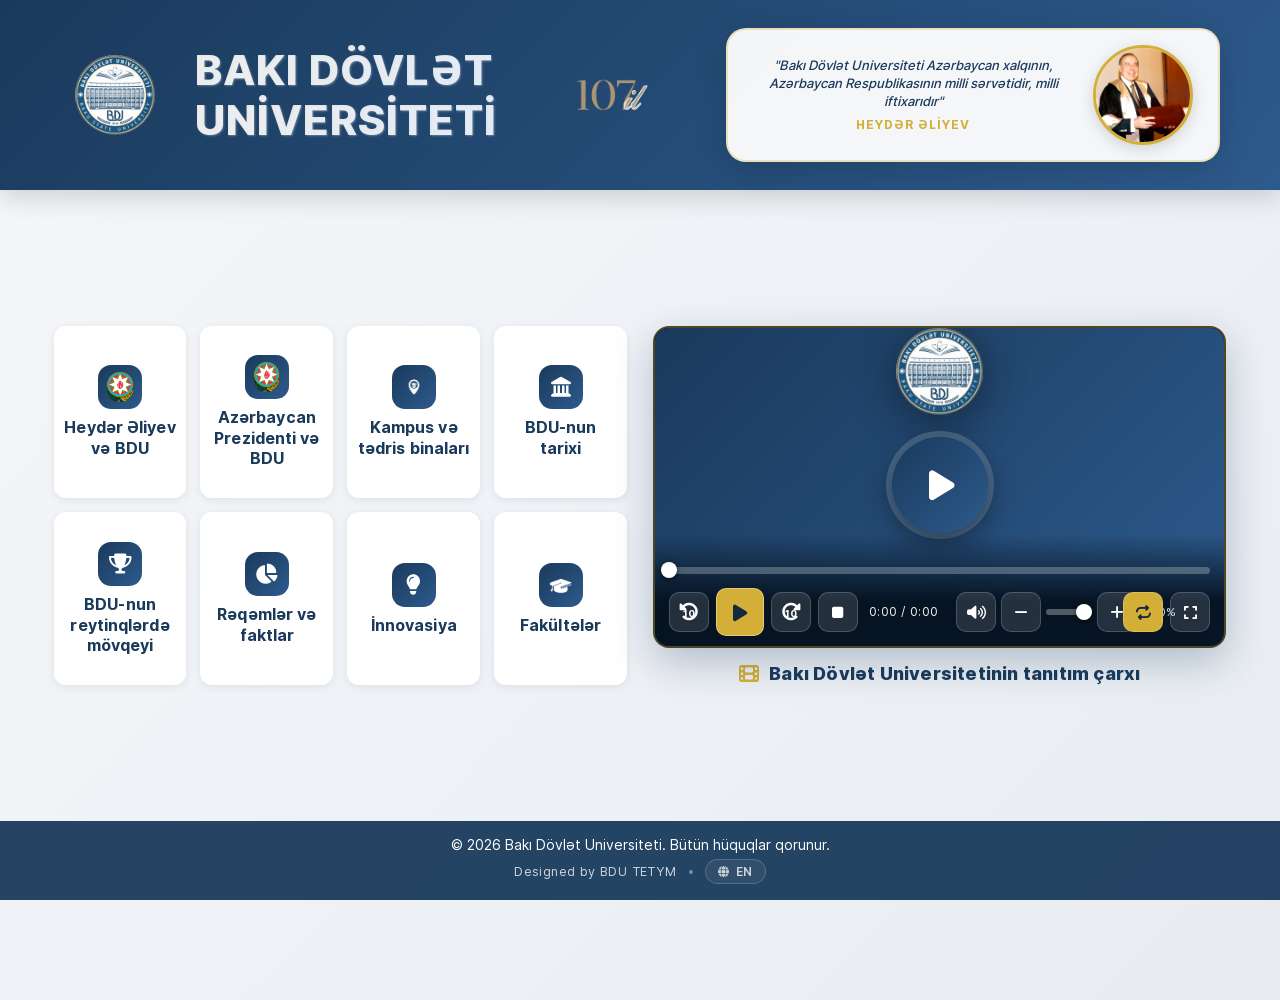
==== commit 9022d84d: "feat(ana səhifə): video pleyer, 4x2 grid və Ə hərfi font düzəlişi Ana səhifə iki sütuna bölündü: sol" ====
--- a/index.html
+++ b/index.html
@@ -19,6 +19,7 @@
     <link rel="stylesheet" href="css/pages/facts.css">
     <link rel="stylesheet" href="css/learning-grid.css">
     <link rel="stylesheet" href="css/flip-cards.css">
+    <link rel="stylesheet" href="css/home-video.css">
 </head>
 
 <body data-title-key="page.title.home">
@@ -32,8 +33,8 @@
                             style="width: 100%; height: 100%; object-fit: contain; padding: 15px;">
                     </div>
                     <div class="header-text">
-                        <h1>BAKI DÖVLƏT</h1>
-                        <h1>UNİVERSİTETİ</h1>
+                        <h1 data-i18n="idx.0001">BAKI DÖVLƏT</h1>
+                        <h1 data-i18n="idx.0002">UNİVERSİTETİ</h1>
                     </div>
                 </div>
                 <div class="header-right">
@@ -55,74 +56,156 @@
         </header>
 
         <main class="main-content">
-
-            <div class="navigation-wrapper">
-                <div class="sidebar-section sidebar-left">
-                    <button class="nav-button sidebar-button-vertical" onclick="window.location.href='campus-map.html'">
-                        <div class="nav-icon">
-                            <img src="icons/kampus_ve_tedris_binalari.png" alt="Kampus və Tədris Binaları"
-                                style="width: 100%; height: 100%; object-fit: contain;">
-                        </div>
-                        <h3 data-i18n="nav.campus">Kampus və tədris binaları</h3>
-                    </button>
-                </div>
-
-                <div class="navigation-grid">
-                    <button class="nav-button" onclick="showPage('history-page')">
-                        <div class="nav-icon">
-                            <i class="fas fa-landmark"></i>
-                        </div>
-                        <h3 data-i18n="nav.history">BDU-nun tarixi</h3>
-                    </button>
-
-                    <button class="nav-button" onclick="showPage('heyder-aliyev-page')">
-                        <div class="nav-icon">
-                            <img src="static/images/gerb.webp" alt="Azərbaycan Gerbi"
-                                style="width: 50px; height: 50px; object-fit: contain;">
-                        </div>
-                        <h3 data-i18n="nav.heyder">Heydər Əliyev və BDU</h3>
-                    </button>
-
-                    <button class="nav-button" onclick="showPage('prezident-page')">
-                        <div class="nav-icon">
-                            <img src="static/images/gerb.webp" alt="Azərbaycan Gerbi"
-                                style="width: 50px; height: 50px; object-fit: contain;">
-                        </div>
-                        <h3 data-i18n="nav.prezident">Azərbaycan Prezidenti və BDU</h3>
-                    </button>
-
-                    <button class="nav-button" onclick="showPage('rankings-page')">
-                        <div class="nav-icon">
-                            <i class="fas fa-trophy"></i>
-                        </div>
-                        <h3 data-i18n="nav.rankings">BDU-nun reytinqlərdə mövqeyi</h3>
-                    </button>
-
-                    <button class="nav-button" onclick="showPage('facts-page')">
-                        <div class="nav-icon">
-                            <i class="fas fa-chart-pie"></i>
-                        </div>
-                        <h3 data-i18n="nav.facts">Rəqəmlər və faktlar</h3>
-                    </button>
-
-                    <button class="nav-button" onclick="showPage('innovation-page')">
-                        <div class="nav-icon">
-                            <i class="fas fa-lightbulb"></i>
-                        </div>
-                        <h3 data-i18n="nav.innovation">İnnovasiya</h3>
-                    </button>
-                </div>
-
-                <div class="sidebar-section sidebar-right">
-                    <button class="nav-button sidebar-button-vertical" onclick="window.location.href='fakulteler.html'">
-                        <div class="nav-icon">
-                            <img src="icons/fakulteler.png" alt="Fakültələr"
-                                style="width: 100%; height: 100%; object-fit: contain;">
-                        </div>
-                        <h3 data-i18n="nav.fakulteler">Fakültələr</h3>
-                    </button>
-                </div>
+          <div class="home-split">
+            <!-- ===== SOL TƏRƏF: naviqasiya düymələri ===== -->
+            <div class="home-left">
+
+            <div class="navigation-grid">
+                <button class="nav-button" onclick="showPage('heyder-aliyev-page')">
+                    <div class="nav-icon">
+                        <img src="static/images/gerb.webp" alt="Azərbaycan Gerbi"
+                            style="width: 50px; height: 50px; object-fit: contain;">
+                    </div>
+                    <h3 data-i18n="nav.heyder">Heydər Əliyev və BDU</h3>
+                </button>
+                <button class="nav-button" onclick="showPage('prezident-page')">
+                    <div class="nav-icon">
+                        <img src="static/images/gerb.webp" alt="Azərbaycan Gerbi"
+                            style="width: 50px; height: 50px; object-fit: contain;">
+                    </div>
+                    <h3 data-i18n="nav.prezident">Azərbaycan Prezidenti və BDU</h3>
+                </button>
+                <button class="nav-button" onclick="window.location.href='campus-map.html'">
+                    <div class="nav-icon">
+                        <img src="icons/kampus_ve_tedris_binalari.png" alt="Kampus və Tədris Binaları"
+                            style="width: 100%; height: 100%; object-fit: contain;">
+                    </div>
+                    <h3 data-i18n="nav.campus">Kampus və tədris binaları</h3>
+                </button>
+                <button class="nav-button" onclick="showPage('history-page')">
+                    <div class="nav-icon">
+                        <i class="fas fa-landmark"></i>
+                    </div>
+                    <h3 data-i18n="nav.history">BDU-nun tarixi</h3>
+                </button>
+                <button class="nav-button" onclick="showPage('rankings-page')">
+                    <div class="nav-icon">
+                        <i class="fas fa-trophy"></i>
+                    </div>
+                    <h3 data-i18n="nav.rankings">BDU-nun reytinqlərdə mövqeyi</h3>
+                </button>
+                <button class="nav-button" onclick="showPage('facts-page')">
+                    <div class="nav-icon">
+                        <i class="fas fa-chart-pie"></i>
+                    </div>
+                    <h3 data-i18n="nav.facts">Rəqəmlər və faktlar</h3>
+                </button>
+                <button class="nav-button" onclick="showPage('innovation-page')">
+                    <div class="nav-icon">
+                        <i class="fas fa-lightbulb"></i>
+                    </div>
+                    <h3 data-i18n="nav.innovation">İnnovasiya</h3>
+                </button>
+                <button class="nav-button" onclick="window.location.href='fakulteler.html'">
+                    <div class="nav-icon">
+                        <img src="icons/fakulteler.png" alt="Fakültələr"
+                            style="width: 100%; height: 100%; object-fit: contain;">
+                    </div>
+                    <h3 data-i18n="nav.fakulteler">Fakültələr</h3>
+                </button>
             </div>
+
+            </div><!-- /.home-left -->
+
+            <!-- ===== SAĞ TƏRƏF: tanıtım videosu ===== -->
+            <aside class="home-right">
+                <section class="video-panel">
+                    <div class="video-stage" id="videoStage">
+                        <video id="promoVideo" class="promo-video" src="video.mp4" preload="metadata"
+                            playsinline webkit-playsinline data-autoplay="false"></video>
+
+                        <div class="video-spinner"></div>
+                        <div class="video-toast" id="videoToast"></div>
+
+                        <div class="video-poster" id="videoPoster">
+                            <img src="static/images/bdu-logo.png" alt="BDU" class="video-poster-logo">
+                            <button class="video-bigplay" id="videoBigPlay" type="button"
+                                data-i18n-attr="title:video.play" title="Oynat">
+                                <i class="fas fa-play"></i>
+                            </button>
+                        </div>
+
+                        <div class="video-controls">
+                            <div class="video-progress" id="videoProgress">
+                                <div class="video-progress-buffer" id="videoBuffer"></div>
+                                <div class="video-progress-played" id="videoPlayed">
+                                    <span class="video-progress-knob"></span>
+                                </div>
+                            </div>
+
+                            <div class="video-buttons">
+                                <button class="vbtn" id="btnBack10" type="button"
+                                    data-i18n-attr="title:video.back10" title="10 saniyə geri">
+                                    <i class="fas fa-rotate-left"></i><span class="vbtn-sec">10</span>
+                                </button>
+
+                                <button class="vbtn vbtn-primary" id="btnPlay" type="button"
+                                    data-i18n-attr="title:video.playpause" title="Oynat / Dayandır">
+                                    <i class="fas fa-play"></i>
+                                </button>
+
+                                <button class="vbtn" id="btnFwd10" type="button"
+                                    data-i18n-attr="title:video.fwd10" title="10 saniyə irəli">
+                                    <i class="fas fa-rotate-right"></i><span class="vbtn-sec">10</span>
+                                </button>
+
+                                <button class="vbtn" id="btnStop" type="button"
+                                    data-i18n-attr="title:video.stop" title="Dayandır və əvvələ qaytar">
+                                    <i class="fas fa-stop"></i>
+                                </button>
+
+                                <span class="video-time"><span id="vCur">0:00</span> / <span id="vDur">0:00</span></span>
+
+                                <span class="video-spacer"></span>
+
+                                <div class="video-volume">
+                                    <button class="vbtn" id="btnMute" type="button"
+                                        data-i18n-attr="title:video.mute" title="Səsi bağla">
+                                        <i class="fas fa-volume-high"></i>
+                                    </button>
+                                    <button class="vbtn" id="btnVolDown" type="button"
+                                        data-i18n-attr="title:video.voldown" title="Səsi azalt">
+                                        <i class="fas fa-minus"></i>
+                                    </button>
+                                    <input type="range" id="volRange" min="0" max="100" value="100"
+                                        aria-label="Səs səviyyəsi">
+                                    <button class="vbtn" id="btnVolUp" type="button"
+                                        data-i18n-attr="title:video.volup" title="Səsi artır">
+                                        <i class="fas fa-plus"></i>
+                                    </button>
+                                    <span class="vol-val" id="volVal">100%</span>
+                                </div>
+
+                                <button class="vbtn vbtn-toggle is-on" id="btnLoop" type="button"
+                                    data-i18n-attr="title:video.loop" title="Təkrar (loop)">
+                                    <i class="fas fa-repeat"></i>
+                                </button>
+
+                                <button class="vbtn" id="btnFull" type="button"
+                                    data-i18n-attr="title:video.fullscreen" title="Tam ekran">
+                                    <i class="fas fa-expand"></i>
+                                </button>
+                            </div>
+                        </div>
+                    </div>
+
+                    <h3 class="video-caption">
+                        <i class="fas fa-film"></i>
+                        <span data-i18n="video.promo.title">Bakı Dövlət Universitetinin tanıtım çarxı</span>
+                    </h3>
+                </section>
+            </aside>
+          </div><!-- /.home-split -->
         </main>
 
         <footer class="footer">
@@ -143,7 +226,7 @@
     <!-- History Page -->
     <div id="history-page" class="page">
         <div class="page-header">
-            <button class="back-button" onclick="showPage('main-page')">
+            <button data-i18n="idx.0003" class="back-button" onclick="showPage('main-page')">
                 <i class="fas fa-arrow-left"></i> Ana Səhifə
             </button>
             <h2 data-i18n="page.history.h1">BDU-nun tarixi</h2>
@@ -152,119 +235,119 @@
         <div class="page-content">
             <!-- History Page Carousel -->
             <div class="carousel-container">
-                <h3 class="carousel-title"><i class="fas fa-images"></i> Tarix qalereyası</h3>
+                <h3 data-i18n="idx.0004" class="carousel-title"><i class="fas fa-images"></i> Tarix qalereyası</h3>
                 <div class="carousel" data-carousel="history">
                     <div class="carousel-inner">
                         <div class="carousel-item active">
-                            <img src="static/images/history/image--1.jpg" alt="BDU Tarixi">
-                        </div>
-                        <div class="carousel-item">
-                            <img src="static/images/history/image-0.jpg" alt="BDU Tarixi">
-                        </div>
-                        <div class="carousel-item">
-                            <img src="static/images/history/image-1.webp" alt="BDU Tarixi">
-                        </div>
-                        <div class="carousel-item">
-                            <img src="static/images/history/image-2.jpg" alt="BDU Tarixi">
-                        </div>
-                        <div class="carousel-item">
-                            <img src="static/images/history/image-3.jpg" alt="BDU Tarixi">
-                        </div>
-                        <div class="carousel-item">
-                            <img src="static/images/history/image-4.webp" alt="BDU Tarixi">
-                        </div>
-                        <div class="carousel-item">
-                            <img src="static/images/history/image-5.webp" alt="BDU Tarixi">
-                        </div>
-                        <div class="carousel-item">
-                            <img src="static/images/history/image-6.webp" alt="BDU Tarixi">
-                        </div>
-                        <div class="carousel-item">
-                            <img src="static/images/history/image-7.webp" alt="BDU Tarixi">
-                        </div>
-                        <div class="carousel-item">
-                            <img src="static/images/history/image-8.webp" alt="BDU Tarixi">
-                        </div>
-                        <div class="carousel-item">
-                            <img src="static/images/history/image-9.webp" alt="BDU Tarixi">
-                        </div>
-                        <div class="carousel-item">
-                            <img src="static/images/history/image-10.webp" alt="BDU Tarixi">
-                        </div>
-                        <div class="carousel-item">
-                            <img src="static/images/history/image-11.webp" alt="BDU Tarixi">
-                        </div>
-                        <div class="carousel-item">
-                            <img src="static/images/history/image-12.webp" alt="BDU Tarixi">
-                        </div>
-                        <div class="carousel-item">
-                            <img src="static/images/history/image-13.webp" alt="BDU Tarixi">
-                        </div>
-                        <div class="carousel-item">
-                            <img src="static/images/history/image-14.webp" alt="BDU Tarixi">
-                        </div>
-                        <div class="carousel-item">
-                            <img src="static/images/history/image-15.webp" alt="BDU Tarixi">
-                        </div>
-                        <div class="carousel-item">
-                            <img src="static/images/history/image-16.webp" alt="BDU Tarixi">
-                        </div>
-                        <div class="carousel-item">
-                            <img src="static/images/history/image-17.webp" alt="BDU Tarixi">
-                        </div>
-                        <div class="carousel-item">
-                            <img src="static/images/history/image-18.webp" alt="BDU Tarixi">
-                        </div>
-                        <div class="carousel-item">
-                            <img src="static/images/history/image-19.webp" alt="BDU Tarixi">
-                        </div>
-                        <div class="carousel-item">
-                            <img src="static/images/history/image-20.webp" alt="BDU Tarixi">
-                        </div>
-                        <div class="carousel-item">
-                            <img src="static/images/history/image-21.webp" alt="BDU Tarixi">
-                        </div>
-                        <div class="carousel-item">
-                            <img src="static/images/history/image-22.webp" alt="BDU Tarixi">
-                        </div>
-                        <div class="carousel-item">
-                            <img src="static/images/history/image-23.webp" alt="BDU Tarixi">
-                        </div>
-                        <div class="carousel-item">
-                            <img src="static/images/history/image-24.webp" alt="BDU Tarixi">
-                        </div>
-                        <div class="carousel-item">
-                            <img src="static/images/history/image-25.webp" alt="BDU Tarixi">
-                        </div>
-                        <div class="carousel-item">
-                            <img src="static/images/history/image-26.webp" alt="BDU Tarixi">
-                        </div>
-                        <div class="carousel-item">
-                            <img src="static/images/history/image-27.webp" alt="BDU Tarixi">
-                        </div>
-                        <div class="carousel-item">
-                            <img src="static/images/history/image-28.webp" alt="BDU Tarixi">
-                        </div>
-                        <div class="carousel-item">
-                            <img src="static/images/history/image-29.webp" alt="BDU Tarixi">
-                        </div>
-                        <div class="carousel-item">
-                            <img src="static/images/history/image-30.webp" alt="BDU Tarixi">
-                        </div>
-                        <div class="carousel-item">
-                            <img src="static/images/history/image-31.webp" alt="BDU Tarixi">
-                        </div>
-                        <div class="carousel-item">
-                            <img src="static/images/history/image-32.webp" alt="BDU Tarixi">
-                        </div>
-                        <div class="carousel-item">
-                            <img src="static/images/history/image-33.webp" alt="BDU Tarixi">
-                        </div>
-                        <div class="carousel-item">
-                            <img src="static/images/history/image-34.webp" alt="BDU Tarixi">
-                        </div>
-                        <div class="carousel-item">
-                            <img src="static/images/history/image-35.webp" alt="BDU Tarixi">
+                            <img loading="lazy" src="static/images/history/image--1.jpg" alt="BDU Tarixi">
+                        </div>
+                        <div class="carousel-item">
+                            <img loading="lazy" src="static/images/history/image-0.jpg" alt="BDU Tarixi">
+                        </div>
+                        <div class="carousel-item">
+                            <img loading="lazy" src="static/images/history/image-1.webp" alt="BDU Tarixi">
+                        </div>
+                        <div class="carousel-item">
+                            <img loading="lazy" src="static/images/history/image-2.jpg" alt="BDU Tarixi">
+                        </div>
+                        <div class="carousel-item">
+                            <img loading="lazy" src="static/images/history/image-3.jpg" alt="BDU Tarixi">
+                        </div>
+                        <div class="carousel-item">
+                            <img loading="lazy" src="static/images/history/image-4.webp" alt="BDU Tarixi">
+                        </div>
+                        <div class="carousel-item">
+                            <img loading="lazy" src="static/images/history/image-5.webp" alt="BDU Tarixi">
+                        </div>
+                        <div class="carousel-item">
+                            <img loading="lazy" src="static/images/history/image-6.webp" alt="BDU Tarixi">
+                        </div>
+                        <div class="carousel-item">
+                            <img loading="lazy" src="static/images/history/image-7.webp" alt="BDU Tarixi">
+                        </div>
+                        <div class="carousel-item">
+                            <img loading="lazy" src="static/images/history/image-8.webp" alt="BDU Tarixi">
+                        </div>
+                        <div class="carousel-item">
+                            <img loading="lazy" src="static/images/history/image-9.webp" alt="BDU Tarixi">
+                        </div>
+                        <div class="carousel-item">
+                            <img loading="lazy" src="static/images/history/image-10.webp" alt="BDU Tarixi">
+                        </div>
+                        <div class="carousel-item">
+                            <img loading="lazy" src="static/images/history/image-11.webp" alt="BDU Tarixi">
+                        </div>
+                        <div class="carousel-item">
+                            <img loading="lazy" src="static/images/history/image-12.webp" alt="BDU Tarixi">
+                        </div>
+                        <div class="carousel-item">
+                            <img loading="lazy" src="static/images/history/image-13.webp" alt="BDU Tarixi">
+                        </div>
+                        <div class="carousel-item">
+                            <img loading="lazy" src="static/images/history/image-14.webp" alt="BDU Tarixi">
+                        </div>
+                        <div class="carousel-item">
+                            <img loading="lazy" src="static/images/history/image-15.webp" alt="BDU Tarixi">
+                        </div>
+                        <div class="carousel-item">
+                            <img loading="lazy" src="static/images/history/image-16.webp" alt="BDU Tarixi">
+                        </div>
+                        <div class="carousel-item">
+                            <img loading="lazy" src="static/images/history/image-17.webp" alt="BDU Tarixi">
+                        </div>
+                        <div class="carousel-item">
+                            <img loading="lazy" src="static/images/history/image-18.webp" alt="BDU Tarixi">
+                        </div>
+                        <div class="carousel-item">
+                            <img loading="lazy" src="static/images/history/image-19.webp" alt="BDU Tarixi">
+                        </div>
+                        <div class="carousel-item">
+                            <img loading="lazy" src="static/images/history/image-20.webp" alt="BDU Tarixi">
+                        </div>
+                        <div class="carousel-item">
+                            <img loading="lazy" src="static/images/history/image-21.webp" alt="BDU Tarixi">
+                        </div>
+                        <div class="carousel-item">
+                            <img loading="lazy" src="static/images/history/image-22.webp" alt="BDU Tarixi">
+                        </div>
+                        <div class="carousel-item">
+                            <img loading="lazy" src="static/images/history/image-23.webp" alt="BDU Tarixi">
+                        </div>
+                        <div class="carousel-item">
+                            <img loading="lazy" src="static/images/history/image-24.webp" alt="BDU Tarixi">
+                        </div>
+                        <div class="carousel-item">
+                            <img loading="lazy" src="static/images/history/image-25.webp" alt="BDU Tarixi">
+                        </div>
+                        <div class="carousel-item">
+                            <img loading="lazy" src="static/images/history/image-26.webp" alt="BDU Tarixi">
+                        </div>
+                        <div class="carousel-item">
+                            <img loading="lazy" src="static/images/history/image-27.webp" alt="BDU Tarixi">
+                        </div>
+                        <div class="carousel-item">
+                            <img loading="lazy" src="static/images/history/image-28.webp" alt="BDU Tarixi">
+                        </div>
+                        <div class="carousel-item">
+                            <img loading="lazy" src="static/images/history/image-29.webp" alt="BDU Tarixi">
+                        </div>
+                        <div class="carousel-item">
+                            <img loading="lazy" src="static/images/history/image-30.webp" alt="BDU Tarixi">
+                        </div>
+                        <div class="carousel-item">
+                            <img loading="lazy" src="static/images/history/image-31.webp" alt="BDU Tarixi">
+                        </div>
+                        <div class="carousel-item">
+                            <img loading="lazy" src="static/images/history/image-32.webp" alt="BDU Tarixi">
+                        </div>
+                        <div class="carousel-item">
+                            <img loading="lazy" src="static/images/history/image-33.webp" alt="BDU Tarixi">
+                        </div>
+                        <div class="carousel-item">
+                            <img loading="lazy" src="static/images/history/image-34.webp" alt="BDU Tarixi">
+                        </div>
+                        <div class="carousel-item">
+                            <img loading="lazy" src="static/images/history/image-35.webp" alt="BDU Tarixi">
                         </div>
                     </div>
 
@@ -284,17 +367,17 @@
             <!-- History Tabs Container -->
             <div class="history-tabs-container">
                 <div class="history-tabs">
-                    <button class="history-tab active"
+                    <button data-i18n="idx.0005" class="history-tab active"
                         onclick="openHistoryTab(event, 'history-chronology')">Xronologiya</button>
-                    <button class="history-tab" onclick="openHistoryTab(event, 'history-founding')">Təsis
+                    <button data-i18n="idx.0006" class="history-tab" onclick="openHistoryTab(event, 'history-founding')">Təsis
                         edilməsi</button>
-                    <button class="history-tab" onclick="openHistoryTab(event, 'history-soviet-1')">Sovet dövrü
+                    <button data-i18n="idx.0007" class="history-tab" onclick="openHistoryTab(event, 'history-soviet-1')">Sovet dövrü
                         (1920-1930)</button>
-                    <button class="history-tab" onclick="openHistoryTab(event, 'history-soviet-2')">Sovet dövrü
+                    <button data-i18n="idx.0008" class="history-tab" onclick="openHistoryTab(event, 'history-soviet-2')">Sovet dövrü
                         (1934-1991)</button>
-                    <button class="history-tab" onclick="openHistoryTab(event, 'history-independent')">Müstəqillik
+                    <button data-i18n="idx.0009" class="history-tab" onclick="openHistoryTab(event, 'history-independent')">Müstəqillik
                         dövrü</button>
-                    <button class="history-tab" onclick="openHistoryTab(event, 'history-today')">BDU bu gün</button>
+                    <button data-i18n="idx.0010" class="history-tab" onclick="openHistoryTab(event, 'history-today')">BDU bu gün</button>
                 </div>
 
                 <!-- Tab 0: Chronology -->
@@ -303,10 +386,10 @@
                         <div class="chronology-year-section">
                             <div class="chronology-year-header">1917</div>
                             <div class="chronology-content">
-                                <p>1917-ci ildə Rusiyada Fevral inqilabından sonra Tiflisdə «Rus Universiteti» açmaq
+                                <p data-i18n="idx.0011">1917-ci ildə Rusiyada Fevral inqilabından sonra Tiflisdə «Rus Universiteti» açmaq
                                     üçün yerli Ali qadın kurslarının professorlarından ibarət komissiya yaradılmışdır.
                                 </p>
-                                <p>1917-ci il noyabrın 15-də Zaqafqaziya Respublikası Rusiyadan ayrılmış və yeni hökumət
+                                <p data-i18n="idx.0012">1917-ci il noyabrın 15-də Zaqafqaziya Respublikası Rusiyadan ayrılmış və yeni hökumət
                                     təşkil edilmişdir. Zaqafqaziya Respublikası xalq maarif komissarı Fətəli xan Xoyski
                                     Tiflisdə Rus Universitetinin təşkili ilə əlaqədar müzakirələr zamanı sərt mövqe
                                     bildirmişdir: «Bəs niyə Tiflisdə? Tiflisdə Politexnikum var, indi də Rus
@@ -317,13 +400,13 @@
                         <div class="chronology-year-section">
                             <div class="chronology-year-header">1918</div>
                             <div class="chronology-content">
-                                <p>1918-ci il mayın 26-da Zaqafqaziya Seyminin öz fəaliyyətini dayandırması nəticəsində
+                                <p data-i18n="idx.0013">1918-ci il mayın 26-da Zaqafqaziya Seyminin öz fəaliyyətini dayandırması nəticəsində
                                     üç müstəqil respublika — Azərbaycan, Gürcüstan və Ermənistan respublikaları
                                     yaradılmışdır.</p>
-                                <p>1918-ci ilin iyulunda Tiflisdə fəaliyyət göstərən Ali qadın kursları üç fakültədən —
+                                <p data-i18n="idx.0014">1918-ci ilin iyulunda Tiflisdə fəaliyyət göstərən Ali qadın kursları üç fakültədən —
                                     Təbiət, Tarix-filologiya və Tibb fakültələrindən ibarət Zaqafqaziya Universitetinə
                                     çevrilmişdir.</p>
-                                <p>Belə bir vaxtda Azərbaycan hökuməti millətin taleyində ali təhsilin rolunu düzgün
+                                <p data-i18n="idx.0015">Belə bir vaxtda Azərbaycan hökuməti millətin taleyində ali təhsilin rolunu düzgün
                                     qiymətləndirərək, Universitetin məhz Bakıda açılması üçün əməli fəaliyyətə
                                     başlamışdır.</p>
                             </div>
@@ -332,28 +415,28 @@
                         <div class="chronology-year-section">
                             <div class="chronology-year-header">1919</div>
                             <div class="chronology-content">
-                                <p>1919-cu ilin əvvəllərində Azərbaycan Respublikasının xalq maarif naziri Həmid bəy
+                                <p data-i18n="idx.0016">1919-cu ilin əvvəllərində Azərbaycan Respublikasının xalq maarif naziri Həmid bəy
                                     Şahtaxtinski Zaqafqaziya Rus Universitetini Bakıya köçürtmək təklifi ilə Tiflis
                                     şəhərinə gəlmişdir.</p>
-                                <p>1919-cu il mayın 1-də Azərbaycan Xalq Cümhuriyyəti V.İ.Razumovskiyə teleqram göndərib
+                                <p data-i18n="idx.0017">1919-cu il mayın 1-də Azərbaycan Xalq Cümhuriyyəti V.İ.Razumovskiyə teleqram göndərib
                                     bildirmişdir ki, Bakıda yeni universitet açılır və hökumət ondan universitetin
                                     təşkilini öz üzərinə götürməyi xahiş edir. V.İ.Razumovski teleqrafla Zaqafqaziya Rus
                                     Universitetinin rektoru vəzifəsindən imtina edərək, Bakıya gəlmək barədə razılığını
                                     bildirmişdir.</p>
-                                <p>1919-cu il mayın əvvəllərində Azərbaycan hökuməti Bakı Dövlət Universitetinin təsis
+                                <p data-i18n="idx.0018">1919-cu il mayın əvvəllərində Azərbaycan hökuməti Bakı Dövlət Universitetinin təsis
                                     edilməsi ilə əlaqədar əsasnamə qəbul etmişdir.</p>
-                                <p>1919-cu il mayın 19-da hökumət Xalq Maarif Nazirliyi yanında Universitet
+                                <p data-i18n="idx.0019">1919-cu il mayın 19-da hökumət Xalq Maarif Nazirliyi yanında Universitet
                                     komissiyasını təsdiq etmişdir.</p>
-                                <p>1919-cu il may ayının 22-də Universitet komissiyası qərara almışdır ki, komissiya
+                                <p data-i18n="idx.0020">1919-cu il may ayının 22-də Universitet komissiyası qərara almışdır ki, komissiya
                                     üzvlərindən bir neçəsini avadanlıq almaq üçün İngiltərə, Fransa, Almaniya və digər
                                     Qərbi Avropa ölkələrinə ezamiyyətə göndərsin.</p>
-                                <p>1919-cu il may ayının 31-də komissiya Bakı Dövlət Universitetinin açılması haqqında
+                                <p data-i18n="idx.0021">1919-cu il may ayının 31-də komissiya Bakı Dövlət Universitetinin açılması haqqında
                                     bəyanımani, Bakı şəhərində Dövlət Universitetinin təsis edilməsi haqqında qanun
                                     layihəsini və ona əlavə edilən izahlı qeydləri, Universitetin nizamnaməsini,
                                     1919/1920-ci tədris ili üçün tərkibində Şərq şöbəsi olmaqla Tarix-filologiya
                                     fakültəsinin və Tibb fakültəsinin ştatlarını və smetasını hazırlayıb Xalq Maarif
                                     Nazirliyinə təqdim etmişdir.</p>
-                                <p>1919-cu ilin iyul–avqust aylarında hökumətin qəbul etdiyi sənədlər parlamentdə
+                                <p data-i18n="idx.0022">1919-cu ilin iyul–avqust aylarında hökumətin qəbul etdiyi sənədlər parlamentdə
                                     ətraflı müzakirə edilmişdir. Bu müzakirələr zamanı aydın olur ki, həm ictimaiyyətin,
                                     həm hökumətin, həm də parlamentin üzvləri arasında universitetin açılmasının
                                     əleyhdarları da vardır. Universitetin açılmasına qarşı çıxanlar belə hesab edirdilər
@@ -361,47 +444,47 @@
                                     tələbələr arasında ruslaşdırma təbliğatı aparmaq imkanı verəcəkdir. Belə təkliflər
                                     də səslənir ki, Azərbaycan üçün universitet yaratmaq əvəzinə, müəyyən sayda gənci
                                     təhsil almaq üçün Qərbi Avropaya göndərmək daha sərfəlidir.</p>
-                                <p>1919-cu il sentyabrın 1-də — üç aylıq gərgin müzakirələrdən sonra Azərbaycan
+                                <p data-i18n="idx.0023">1919-cu il sentyabrın 1-də — üç aylıq gərgin müzakirələrdən sonra Azərbaycan
                                     parlamenti ictimai fikir tariximizdə, elmin, maarifin inkişafında əvəzsiz xidmətlər
                                     göstərəcək ilk universitetin (2 fakültə — Tibb və Tarix-filologiya fakültələri
                                     olmaqla) açılması haqqında qanun qəbul etmişdir. V.İ.Razumovski çıxış edərək
                                     demişdir: "Şərqlə Qərbin qovşağında bir məşəl yandı… Bu məşəl Bakı Dövlət
                                     Universitetidir!"</p>
-                                <p>1919-cu il sentyabrın 8-də Azərbaycan hökuməti Bakı Dövlət Universitetinin rektoru və
+                                <p data-i18n="idx.0024">1919-cu il sentyabrın 8-də Azərbaycan hökuməti Bakı Dövlət Universitetinin rektoru və
                                     dekanlarının təsdiqi haqqında qərar qəbul etmişdir. Qərarda Operativ cərrahiyyə
                                     kafedrasının əməkdar professoru V.İ.Razumovskinin rektor, Patoloji anatomiya
                                     kafedrasının professoru İ.İ.Şirokoqorovun, o olmadığı dövrdə isə müvəqqəti olaraq
                                     professor A.M.Levinin Tibb fakültəsinin, görkəmli tarixçi, publisist, Ümumi tarix
                                     kafedrasının dosenti N.A.Dubrovskinin Tarix-filologiya fakültəsinin dekanı təyin
                                     olunduğu göstərilmişdir.</p>
-                                <p>1919-cu il sentyabrın 10-da komissiya ona verilən səlahiyyətə uyğun olaraq, Rusiyanın
+                                <p data-i18n="idx.0025">1919-cu il sentyabrın 10-da komissiya ona verilən səlahiyyətə uyğun olaraq, Rusiyanın
                                     bir sıra tanınmış professorlarını, elm adamlarını Universitetdə işləməyə dəvət
                                     etmişdir.</p>
-                                <p>İlk tədris ilində universitetə ştat üzrə lazım olan 104 nəfər, o cümlədən 43
+                                <p data-i18n="idx.0026">İlk tədris ilində universitetə ştat üzrə lazım olan 104 nəfər, o cümlədən 43
                                     professor və privat dosent cəlb etmək mümkün olmuşdur.</p>
-                                <p>1919-cu il sentyabrın 29-da Bakı Dövlət Universitetinin nizamnaməsi qəbul edilmişdir.
+                                <p data-i18n="idx.0027">1919-cu il sentyabrın 29-da Bakı Dövlət Universitetinin nizamnaməsi qəbul edilmişdir.
                                 </p>
-                                <p>1919-cu il noyabrın 10-da Universitet Elmi Şurasının ilk iclasında professorların və
+                                <p data-i18n="idx.0028">1919-cu il noyabrın 10-da Universitet Elmi Şurasının ilk iclasında professorların və
                                     digər akademik heyətin tərkibi təsdiq edilmişdir.</p>
-                                <p>1919-cu il noyabrın 15-də Universitetdə ilk mühazirə oxunmuşdur.</p>
+                                <p data-i18n="idx.0029">1919-cu il noyabrın 15-də Universitetdə ilk mühazirə oxunmuşdur.</p>
                             </div>
                         </div>
 
                         <div class="chronology-year-section">
                             <div class="chronology-year-header">1920</div>
                             <div class="chronology-content">
-                                <p>1920-ci il aprelin 28-də Azərbaycan Xalq Cümhuriyyətinin süqutu, bolşeviklərin
+                                <p data-i18n="idx.0030">1920-ci il aprelin 28-də Azərbaycan Xalq Cümhuriyyətinin süqutu, bolşeviklərin
                                     hakimiyyətə gəlməsi respublikanın, o cümlədən Bakı Dövlət Universitetinin də
                                     tarixində mürəkkəb bir dövrün başlanğıcını qoymuşdur.</p>
-                                <p>Bolşeviklər Cümhuriyyət dövrünün idarəetmə aparatını dağıtmış, ilk addımlarını atan
+                                <p data-i18n="idx.0031">Bolşeviklər Cümhuriyyət dövrünün idarəetmə aparatını dağıtmış, ilk addımlarını atan
                                     Universitetdə təhsilin və tədrisin xarakterini dəyişməyə başlamışdırlar. Yeni
                                     şəraitdə Universitetin ideya-siyasi istiqaməti, elmi fəaliyyəti və təlim-tərbiyə işi
                                     sinfilik və partiyalılıq prinsipləri ilə ölçülən yeni tələblər ruhunda qurulmuşdur.
                                     Təzyiqlər böyük rus alimi V.İ.Razumovskini Bakını tərk etməyə məcbur etmişdir.</p>
-                                <p>1920-ci ildə məşhur nevropatoloq, Moskva Universitetinin məzunu, sonralar akademik
+                                <p data-i18n="idx.0032">1920-ci ildə məşhur nevropatoloq, Moskva Universitetinin məzunu, sonralar akademik
                                     olmuş professor Sergey Nikolayeviç Davidenkov Universitetin rektoru təyin
                                     edilmişdir.</p>
-                                <p>1920-ci il 9 iyulda Universitetdə üçüncü fakültə – Fizika-riyaziyyat fakültəsi
+                                <p data-i18n="idx.0033">1920-ci il 9 iyulda Universitetdə üçüncü fakültə – Fizika-riyaziyyat fakültəsi
                                     açılmışdır.</p>
                             </div>
                         </div>
@@ -409,17 +492,17 @@
                         <div class="chronology-year-section">
                             <div class="chronology-year-header">1921</div>
                             <div class="chronology-content">
-                                <p>1921-ci il 29 iyunda müstəqil Ümumşəhər fəhlə fakültəsi açılmışdır.</p>
+                                <p data-i18n="idx.0034">1921-ci il 29 iyunda müstəqil Ümumşəhər fəhlə fakültəsi açılmışdır.</p>
                             </div>
                         </div>
 
                         <div class="chronology-year-section">
                             <div class="chronology-year-header">1922</div>
                             <div class="chronology-content">
-                                <p>1922-ci il 2 avqustda Universitetin ilk buraxılışı (Tibb fakültəsi, 30 nəfər)
+                                <p data-i18n="idx.0035">1922-ci il 2 avqustda Universitetin ilk buraxılışı (Tibb fakültəsi, 30 nəfər)
                                     olmuşdur.</p>
-                                <p>1922-ci il 30 martda Şərq fakültəsi açılmışdır.</p>
-                                <p>1922-ci il 6 dekabrda Bakı Dövlət Universiteti Azərbaycan Dövlət Universiteti
+                                <p data-i18n="idx.0036">1922-ci il 30 martda Şərq fakültəsi açılmışdır.</p>
+                                <p data-i18n="idx.0037">1922-ci il 6 dekabrda Bakı Dövlət Universiteti Azərbaycan Dövlət Universiteti
                                     adlandırılmışdır.</p>
                             </div>
                         </div>
@@ -427,10 +510,10 @@
                         <div class="chronology-year-section">
                             <div class="chronology-year-header">1923</div>
                             <div class="chronology-content">
-                                <p>1923-cü ildə Aleksandr Qulyayev Universitetin rektoru təyin edilmişdir.</p>
-                                <p>1923-cü il 19 apreldə Tarix-filologiya fakültəsi İctimai elmlər fakültəsinə
+                                <p data-i18n="idx.0038">1923-cü ildə Aleksandr Qulyayev Universitetin rektoru təyin edilmişdir.</p>
+                                <p data-i18n="idx.0039">1923-cü il 19 apreldə Tarix-filologiya fakültəsi İctimai elmlər fakültəsinə
                                     çevrilmişdir.</p>
-                                <p>1923-cü ildə bütün fakültələrdə (Şərq fakültəsindən başqa) dərslərin rus dilində
+                                <p data-i18n="idx.0040">1923-cü ildə bütün fakültələrdə (Şərq fakültəsindən başqa) dərslərin rus dilində
                                     aparılması haqqında qərar qəbul edilmişdir.</p>
                             </div>
                         </div>
@@ -438,7 +521,7 @@
                         <div class="chronology-year-section">
                             <div class="chronology-year-header">1924</div>
                             <div class="chronology-content">
-                                <p>1924-cü il 23 yanvarda Azərbaycan Dövlət Universitetinə Vladimir İliç Leninin adı
+                                <p data-i18n="idx.0041">1924-cü il 23 yanvarda Azərbaycan Dövlət Universitetinə Vladimir İliç Leninin adı
                                     verilmişdir.</p>
                             </div>
                         </div>
@@ -446,14 +529,14 @@
                         <div class="chronology-year-section">
                             <div class="chronology-year-header">1925</div>
                             <div class="chronology-content">
-                                <p>1924/1925-ci tədris ilində Pedaqoji fakültə açılmışdır.</p>
+                                <p data-i18n="idx.0042">1924/1925-ci tədris ilində Pedaqoji fakültə açılmışdır.</p>
                             </div>
                         </div>
 
                         <div class="chronology-year-section">
                             <div class="chronology-year-header">1926</div>
                             <div class="chronology-content">
-                                <p>1926-cı ildə - Universitetə ilk azərbaycanlı rektor (Tağı Şahbazi Simurğ) təyin
+                                <p data-i18n="idx.0043">1926-cı ildə - Universitetə ilk azərbaycanlı rektor (Tağı Şahbazi Simurğ) təyin
                                     edilmişdir.</p>
                             </div>
                         </div>
@@ -461,15 +544,15 @@
                         <div class="chronology-year-section">
                             <div class="chronology-year-header">1928</div>
                             <div class="chronology-content">
-                                <p>1928-ci ildə Hüquq şöbəsi əsasında Hüquq fakültəsi yaradılmışdır.</p>
+                                <p data-i18n="idx.0044">1928-ci ildə Hüquq şöbəsi əsasında Hüquq fakültəsi yaradılmışdır.</p>
                             </div>
                         </div>
 
                         <div class="chronology-year-section">
                             <div class="chronology-year-header">1929</div>
                             <div class="chronology-content">
-                                <p>1929-cu ildə Vladimir Yelpatyevski Universitetin rektoru təyin edilmişdir.</p>
-                                <p>1929-cu il 12 yanvarda Universitetin yaranmasının 10 illiyi ümumrespublika
+                                <p data-i18n="idx.0045">1929-cu ildə Vladimir Yelpatyevski Universitetin rektoru təyin edilmişdir.</p>
+                                <p data-i18n="idx.0046">1929-cu il 12 yanvarda Universitetin yaranmasının 10 illiyi ümumrespublika
                                     səviyyəsində qeyd edilmişdir.</p>
                             </div>
                         </div>
@@ -477,8 +560,8 @@
                         <div class="chronology-year-section">
                             <div class="chronology-year-header">1930</div>
                             <div class="chronology-content">
-                                <p>1929-1930-cu illərdə Universitetə rektor Maqsud Məmmədov rəhbərlik etmişdir.</p>
-                                <p>1930-cu ilin iyun ayında milli rüşeymləri boğmaq məqsədilə Universitetin fəaliyyəti
+                                <p data-i18n="idx.0047">1929-1930-cu illərdə Universitetə rektor Maqsud Məmmədov rəhbərlik etmişdir.</p>
+                                <p data-i18n="idx.0048">1930-cu ilin iyun ayında milli rüşeymləri boğmaq məqsədilə Universitetin fəaliyyəti
                                     dayandırılmış, onun ayrı-ayrı fakültələrinin bazası əsasında yeni müstəqil
                                     institutlar (Azərbaycan Tibb İnstitutu, Azərbaycan Pedaqoji İnstitutu, Sovet
                                     Quruculuğu və Hüququ İnstitutu, Azərbaycan Ticarət Kooperasiya İnstitutu)
@@ -489,35 +572,35 @@
                         <div class="chronology-year-section">
                             <div class="chronology-year-header">1934</div>
                             <div class="chronology-content">
-                                <p>1934-cü il 25 mayda Azərbaycan SSR Xalq Komissarları Soveti "Azərbaycan Dövlət
+                                <p data-i18n="idx.0049">1934-cü il 25 mayda Azərbaycan SSR Xalq Komissarları Soveti "Azərbaycan Dövlət
                                     Universitetinin açılması haqqında" qərar qəbul etmiş və Universitet yenidən
                                     fəaliyyətə başlamışdır.</p>
-                                <p>1934-1935-ci illərdə Universitetə rektor Məmmədkazım Ələkbərli rəhbərlik etmişdir.
+                                <p data-i18n="idx.0050">1934-1935-ci illərdə Universitetə rektor Məmmədkazım Ələkbərli rəhbərlik etmişdir.
                                 </p>
-                                <p>1934-cü ildə Kimya və Biologiya fakültələri açılmışdır.</p>
+                                <p data-i18n="idx.0051">1934-cü ildə Kimya və Biologiya fakültələri açılmışdır.</p>
                             </div>
                         </div>
 
                         <div class="chronology-year-section">
                             <div class="chronology-year-header">1935</div>
                             <div class="chronology-content">
-                                <p>1935-1937-ci illərdə Universitetə rektor Balabəy Həsənbəyov rəhbərlik etmişdir.</p>
+                                <p data-i18n="idx.0052">1935-1937-ci illərdə Universitetə rektor Balabəy Həsənbəyov rəhbərlik etmişdir.</p>
                             </div>
                         </div>
 
                         <div class="chronology-year-section">
                             <div class="chronology-year-header">1936</div>
                             <div class="chronology-content">
-                                <p>1936-cı ildə Universitetdə Aspirantura şöbəsi yaradılmışdır.</p>
+                                <p data-i18n="idx.0053">1936-cı ildə Universitetdə Aspirantura şöbəsi yaradılmışdır.</p>
                             </div>
                         </div>
 
                         <div class="chronology-year-section">
                             <div class="chronology-year-header">1937</div>
                             <div class="chronology-content">
-                                <p>1937-ci ildə Əziz Əliyev Universitetə rektor təyin edilmişdir.</p>
-                                <p>1937-1941-ci illərdə Universitetə rektor Cabrayıl Ələsgərov rəhbərlik etmişdir.</p>
-                                <p>1937-ci ildə xalqımızın görkəmli ziyalıları – vaxtilə Universitetin rektoru olmuş 4
+                                <p data-i18n="idx.0054">1937-ci ildə Əziz Əliyev Universitetə rektor təyin edilmişdir.</p>
+                                <p data-i18n="idx.0055">1937-1941-ci illərdə Universitetə rektor Cabrayıl Ələsgərov rəhbərlik etmişdir.</p>
+                                <p data-i18n="idx.0056">1937-ci ildə xalqımızın görkəmli ziyalıları – vaxtilə Universitetin rektoru olmuş 4
                                     nəfər (Tağı Şahbazi, Maqsud Məmmədov, Məmmədkazım Ələkbərli, Balabəy Həsənbəyov), 2
                                     dekan, 2 dekan müavini, 4 kafedra müdiri, kitabxananın direktoru, elmi katib, xüsusi
                                     hissənin müdiri, partiya və komsomol təşkilatlarının rəhbərləri, 8 professor,
@@ -530,7 +613,7 @@
                         <div class="chronology-year-section">
                             <div class="chronology-year-header">1939</div>
                             <div class="chronology-content">
-                                <p>1939-cu il 16 apreldə Universitetin adı yenidən dəyişdirilərək (20 illik sovet
+                                <p data-i18n="idx.0057">1939-cu il 16 apreldə Universitetin adı yenidən dəyişdirilərək (20 illik sovet
                                     hakimiyyəti dövründə 3-cü dəfə), S.M. Kirov adına Azərbaycan Dövlət Universiteti
                                     adlandırılmışdır.</p>
                             </div>
@@ -539,10 +622,10 @@
                         <div class="chronology-year-section">
                             <div class="chronology-year-header">1941</div>
                             <div class="chronology-content">
-                                <p>1941-ci il iyunun 22-də – müharibənin başlandığı ilk gündə Universitetin rektoru
+                                <p data-i18n="idx.0058">1941-ci il iyunun 22-də – müharibənin başlandığı ilk gündə Universitetin rektoru
                                     C.A.Ələsgərov, 159 müəllim, 23 aspirant, 1141 tələbə cəbhəyə yola düşmüşdür.</p>
-                                <p>1941-1944-cü illərdə Universitetə rektor Şamil Əliyev rəhbərlik etmişdir.</p>
-                                <p>1941/1942-ci tədris ilində Azərbaycan Pedaqoji İnstitutu, Azərbaycan Qiyabi Pedaqoji
+                                <p data-i18n="idx.0059">1941-1944-cü illərdə Universitetə rektor Şamil Əliyev rəhbərlik etmişdir.</p>
+                                <p data-i18n="idx.0060">1941/1942-ci tədris ilində Azərbaycan Pedaqoji İnstitutu, Azərbaycan Qiyabi Pedaqoji
                                     İnstitutu, Xalq Təsərrüfatı İnstitutu, Azərbaycan Bədən Tərbiyəsi İnstitutu və
                                     Xarici Dil Müəllimləri İnstitutu Universitetə birləşdirilmişdir.</p>
                             </div>
@@ -551,21 +634,21 @@
                         <div class="chronology-year-section">
                             <div class="chronology-year-header">1943</div>
                             <div class="chronology-content">
-                                <p>1943/1944-cü tədris ilində Geologiya-coğrafiya fakültəsi açılmışdır.</p>
+                                <p data-i18n="idx.0061">1943/1944-cü tədris ilində Geologiya-coğrafiya fakültəsi açılmışdır.</p>
                             </div>
                         </div>
 
                         <div class="chronology-year-section">
                             <div class="chronology-year-header">1944</div>
                             <div class="chronology-content">
-                                <p>1944-1950-ci illərdə Universitetə rektor Abdulla Qarayev rəhbərlik etmişdir.</p>
+                                <p data-i18n="idx.0062">1944-1950-ci illərdə Universitetə rektor Abdulla Qarayev rəhbərlik etmişdir.</p>
                             </div>
                         </div>
 
                         <div class="chronology-year-section">
                             <div class="chronology-year-header">1945</div>
                             <div class="chronology-content">
-                                <p>1945-ci ildə Azərbaycan Elmlər Akademiyası yaradılarkən Akademiyanın təsisçiləri və
+                                <p data-i18n="idx.0063">1945-ci ildə Azərbaycan Elmlər Akademiyası yaradılarkən Akademiyanın təsisçiləri və
                                     təşkilatçıları arasında BDU-nu təmsil edən alimlər xüsusi çəkiyə malik olmuşdur.
                                     AMEA-nın təsisçiləri olan və ilkin olaraq seçilmiş 15 nəfər həqiqi üzvdən 4-ü
                                     (Heydər Hüseynov, Yusif Məmmədəliyev, Aleksandr Qrossheym və Mirəli Qaşqay) BDU-nun
@@ -576,61 +659,61 @@
                         <div class="chronology-year-section">
                             <div class="chronology-year-header">1950</div>
                             <div class="chronology-content">
-                                <p>1950-1954-cü illərdə Universitetə rektor Cəfər Xəndan rəhbərlik etmişdir.</p>
+                                <p data-i18n="idx.0064">1950-1954-cü illərdə Universitetə rektor Cəfər Xəndan rəhbərlik etmişdir.</p>
                             </div>
                         </div>
 
                         <div class="chronology-year-section">
                             <div class="chronology-year-header">1954</div>
                             <div class="chronology-content">
-                                <p>1954-1958-ci illərdə Universitetə rektor Yusuf Məmmədəliyev rəhbərlik etmişdir.</p>
+                                <p data-i18n="idx.0065">1954-1958-ci illərdə Universitetə rektor Yusuf Məmmədəliyev rəhbərlik etmişdir.</p>
                             </div>
                         </div>
 
                         <div class="chronology-year-section">
                             <div class="chronology-year-header">1958</div>
                             <div class="chronology-content">
-                                <p>1958-ci ildə Mexanika-riyaziyyat və Fizika fakültələri fəaliyyətə başlamışdır.</p>
-                                <p>1958-1965-ci illərdə Universitetə rektor Şəfəyət Mehdiyev rəhbərlik etmişdir.</p>
-                                <p>1958/1959-cu tədris ilində axşam şöbəsi açılmışdır.</p>
+                                <p data-i18n="idx.0066">1958-ci ildə Mexanika-riyaziyyat və Fizika fakültələri fəaliyyətə başlamışdır.</p>
+                                <p data-i18n="idx.0067">1958-1965-ci illərdə Universitetə rektor Şəfəyət Mehdiyev rəhbərlik etmişdir.</p>
+                                <p data-i18n="idx.0068">1958/1959-cu tədris ilində axşam şöbəsi açılmışdır.</p>
                             </div>
                         </div>
 
                         <div class="chronology-year-section">
                             <div class="chronology-year-header">1961</div>
                             <div class="chronology-content">
-                                <p>1961-ci ildə Universitetdə Hesablama mərkəzi yaradılmışdır.</p>
+                                <p data-i18n="idx.0069">1961-ci ildə Universitetdə Hesablama mərkəzi yaradılmışdır.</p>
                             </div>
                         </div>
 
                         <div class="chronology-year-section">
                             <div class="chronology-year-header">1962</div>
                             <div class="chronology-content">
-                                <p>1962-ci ildə Kitabxanaçılıq fakültəsi yaradılmışdır.</p>
+                                <p data-i18n="idx.0070">1962-ci ildə Kitabxanaçılıq fakültəsi yaradılmışdır.</p>
                             </div>
                         </div>
 
                         <div class="chronology-year-section">
                             <div class="chronology-year-header">1965</div>
                             <div class="chronology-content">
-                                <p>1965-ci ildə Yasamal rayonu ərazisində yeni tədris binası (indiki əsas korpus) və
+                                <p data-i18n="idx.0071">1965-ci ildə Yasamal rayonu ərazisində yeni tədris binası (indiki əsas korpus) və
                                     yataqxana şəhərciyi istifadəyə verilmişdir.</p>
-                                <p>1965-1970-ci illərdə Universitetə rektor Mehdi Əliyev rəhbərlik etmişdir.</p>
+                                <p data-i18n="idx.0072">1965-1970-ci illərdə Universitetə rektor Mehdi Əliyev rəhbərlik etmişdir.</p>
                             </div>
                         </div>
 
                         <div class="chronology-year-section">
                             <div class="chronology-year-header">1968</div>
                             <div class="chronology-content">
-                                <p>1968-ci ildə xarici tələbələrin təhsili üzrə fakültə fəaliyyətə başlamışdır.</p>
+                                <p data-i18n="idx.0073">1968-ci ildə xarici tələbələrin təhsili üzrə fakültə fəaliyyətə başlamışdır.</p>
                             </div>
                         </div>
 
                         <div class="chronology-year-section">
                             <div class="chronology-year-header">1969</div>
                             <div class="chronology-content">
-                                <p>1969-cu ildə Jurnalistika fakültəsi yaradılmışdır.</p>
-                                <p>1969-cu il noyabrın 1-də Universitetin 50 illiyi münasibətilə təntənəli yubiley
+                                <p data-i18n="idx.0074">1969-cu ildə Jurnalistika fakültəsi yaradılmışdır.</p>
+                                <p data-i18n="idx.0075">1969-cu il noyabrın 1-də Universitetin 50 illiyi münasibətilə təntənəli yubiley
                                     tədbiri keçirilmiş, tədbirdə respublika rəhbəri Heydər Əliyev ana dilində nitq
                                     söyləmişdir.</p>
                             </div>
@@ -639,21 +722,21 @@
                         <div class="chronology-year-section">
                             <div class="chronology-year-header">1970</div>
                             <div class="chronology-content">
-                                <p>1970-ci ildə Faiq Bağırzadə Universitetin rektoru təyin edilmişdir.</p>
+                                <p data-i18n="idx.0076">1970-ci ildə Faiq Bağırzadə Universitetin rektoru təyin edilmişdir.</p>
                             </div>
                         </div>
 
                         <div class="chronology-year-section">
                             <div class="chronology-year-header">1972</div>
                             <div class="chronology-content">
-                                <p>1972-ci ildə Tətbiqi riyaziyyat fakültəsi açılmışdır.</p>
+                                <p data-i18n="idx.0077">1972-ci ildə Tətbiqi riyaziyyat fakültəsi açılmışdır.</p>
                             </div>
                         </div>
 
                         <div class="chronology-year-section">
                             <div class="chronology-year-header">1974</div>
                             <div class="chronology-content">
-                                <p>1974-cü ildə respublika kitabxanalarının metodik mərkəzi hesab edilən Universitet
+                                <p data-i18n="idx.0078">1974-cü ildə respublika kitabxanalarının metodik mərkəzi hesab edilən Universitet
                                     kitabxanasına fondunun fəaliyyət dairəsinin genişliyinə və zənginliyinə görə "Elmi
                                     Kitabxana" statusu verilmişdir.</p>
                             </div>
@@ -662,7 +745,7 @@
                         <div class="chronology-year-section">
                             <div class="chronology-year-header">1977</div>
                             <div class="chronology-content">
-                                <p>1977-ci ildə ikinci tədris binası (hazırkı 1 saylı tədris korpusu) istifadəyə
+                                <p data-i18n="idx.0079">1977-ci ildə ikinci tədris binası (hazırkı 1 saylı tədris korpusu) istifadəyə
                                     verilmişdir.</p>
                             </div>
                         </div>
@@ -670,30 +753,30 @@
                         <div class="chronology-year-section">
                             <div class="chronology-year-header">1980</div>
                             <div class="chronology-content">
-                                <p>1980-ci ildə Universitetin 60 illik yubileyi qeyd edilmişdir.</p>
+                                <p data-i18n="idx.0080">1980-ci ildə Universitetin 60 illik yubileyi qeyd edilmişdir.</p>
                             </div>
                         </div>
 
                         <div class="chronology-year-section">
                             <div class="chronology-year-header">1987</div>
                             <div class="chronology-content">
-                                <p>1987-ci ildə Yəhya Məmmədov Universitetin rektoru təyin edilmişdir.</p>
-                                <p>1987-ci ildə 2 saylı tədris korpusu istifadəyə verilmişdir.</p>
+                                <p data-i18n="idx.0081">1987-ci ildə Yəhya Məmmədov Universitetin rektoru təyin edilmişdir.</p>
+                                <p data-i18n="idx.0082">1987-ci ildə 2 saylı tədris korpusu istifadəyə verilmişdir.</p>
                             </div>
                         </div>
 
                         <div class="chronology-year-section">
                             <div class="chronology-year-header">1989</div>
                             <div class="chronology-content">
-                                <p>1989-1990-cı illərdə Universitetə Cəmil Quliyev rəhbərlik etmişdir.</p>
+                                <p data-i18n="idx.0083">1989-1990-cı illərdə Universitetə Cəmil Quliyev rəhbərlik etmişdir.</p>
                             </div>
                         </div>
 
                         <div class="chronology-year-section">
                             <div class="chronology-year-header">1990</div>
                             <div class="chronology-content">
-                                <p>1990-1992-cı illərdə Universitetə Mirabbas Qasımov rəhbərlik etmişdir.</p>
-                                <p>1990/1991-ci tədris ilində - Beynəlxalq münasibətlər və beynəlxalq hüquq fakültəsi
+                                <p data-i18n="idx.0084">1990-1992-cı illərdə Universitetə Mirabbas Qasımov rəhbərlik etmişdir.</p>
+                                <p data-i18n="idx.0085">1990/1991-ci tədris ilində - Beynəlxalq münasibətlər və beynəlxalq hüquq fakültəsi
                                     yaradılmışdır.</p>
                             </div>
                         </div>
@@ -701,23 +784,23 @@
                         <div class="chronology-year-section">
                             <div class="chronology-year-header">1991</div>
                             <div class="chronology-content">
-                                <p>1991-ci ildə – Universitetin adı 4-cü dəfə dəyişdirilərək M.Ə. Rəsulzadə adına Bakı
+                                <p data-i18n="idx.0086">1991-ci ildə – Universitetin adı 4-cü dəfə dəyişdirilərək M.Ə. Rəsulzadə adına Bakı
                                     Dövlət Universiteti adlandırılmışdır.</p>
-                                <p>1991-ci ildə Geologiya və coğrafiya fakültəsininin bazasında iki müstəqil fakültə –
+                                <p data-i18n="idx.0087">1991-ci ildə Geologiya və coğrafiya fakültəsininin bazasında iki müstəqil fakültə –
                                     Geologiya və Coğrafiya fakültələri yaradılmışdır.</p>
-                                <p>1991-ci ildə Tətbiqi Riyaziyyat Elmi-Tədqiqat İnstitutu yaradılmışdır.</p>
-                                <p>1991-ci ildə Universitet Avrasiya Universitetləri Assosiasiyasına üzv qəbul
+                                <p data-i18n="idx.0088">1991-ci ildə Tətbiqi Riyaziyyat Elmi-Tədqiqat İnstitutu yaradılmışdır.</p>
+                                <p data-i18n="idx.0089">1991-ci ildə Universitet Avrasiya Universitetləri Assosiasiyasına üzv qəbul
                                     olunmuşdur.</p>
-                                <p>1991-ci ildə Sosial elmlər və psixologiya fakültəsi yaradılmışdır.</p>
+                                <p data-i18n="idx.0090">1991-ci ildə Sosial elmlər və psixologiya fakültəsi yaradılmışdır.</p>
                             </div>
                         </div>
 
                         <div class="chronology-year-section">
                             <div class="chronology-year-header">1992</div>
                             <div class="chronology-content">
-                                <p>1992-1993-cü illərdə Universitetin rektoru Firudin Səməndərov olmuşdur.</p>
-                                <p>1992/1993-cü tədris ilində İlahiyyat fakültəsi yaradılmışdır.</p>
-                                <p>1992-ci ildə Universitetdə ali təhsilin çoxpilləli sisteminə keçilmiş, bakalavriat
+                                <p data-i18n="idx.0091">1992-1993-cü illərdə Universitetin rektoru Firudin Səməndərov olmuşdur.</p>
+                                <p data-i18n="idx.0092">1992/1993-cü tədris ilində İlahiyyat fakültəsi yaradılmışdır.</p>
+                                <p data-i18n="idx.0093">1992-ci ildə Universitetdə ali təhsilin çoxpilləli sisteminə keçilmiş, bakalavriat
                                     səviyyəsində kadr hazırlığına başlanılmışdır.</p>
                             </div>
                         </div>
@@ -725,14 +808,14 @@
                         <div class="chronology-year-section">
                             <div class="chronology-year-header">1993</div>
                             <div class="chronology-content">
-                                <p>1993-cü ildə Murtuz Ələsgərov Universitetin rektoru vəzifəsinə təyin edilmişdir.</p>
+                                <p data-i18n="idx.0094">1993-cü ildə Murtuz Ələsgərov Universitetin rektoru vəzifəsinə təyin edilmişdir.</p>
                             </div>
                         </div>
 
                         <div class="chronology-year-section">
                             <div class="chronology-year-header">1994</div>
                             <div class="chronology-content">
-                                <p>1994-cü il 26 noyab tarixində Respublika sarayında (indiki Heydər Əliyev sarayı)
+                                <p data-i18n="idx.0095">1994-cü il 26 noyab tarixində Respublika sarayında (indiki Heydər Əliyev sarayı)
                                     Universitetin 75 illik yubileyi təntənəli şəkildə qeyd olunmuş, yubiley tədbirində
                                     Ümummilli Lider Heydər Əliyev nitq söyləmişdir.</p>
                             </div>
@@ -741,7 +824,7 @@
                         <div class="chronology-year-section">
                             <div class="chronology-year-header">1996</div>
                             <div class="chronology-content">
-                                <p>1996-cı ildə Universitet Xəzəryanı Ölkələrin Universitetləri Assosiasiyasına üzv
+                                <p data-i18n="idx.0096">1996-cı ildə Universitet Xəzəryanı Ölkələrin Universitetləri Assosiasiyasına üzv
                                     qəbul edilmişdir.</p>
                             </div>
                         </div>
@@ -749,20 +832,20 @@
                         <div class="chronology-year-section">
                             <div class="chronology-year-header">1997</div>
                             <div class="chronology-content">
-                                <p>1997-ci ildə Universitet Qara Dəniz Hövzəsi Ölkələrinin Universitetləri
+                                <p data-i18n="idx.0097">1997-ci ildə Universitet Qara Dəniz Hövzəsi Ölkələrinin Universitetləri
                                     Assosiasiyasına üzv qəbul edilmişdir.</p>
-                                <p>1997-ci ildə Misir Mərdanov Universitetin rektoru vəzifəsinə təyin edilmişdir.</p>
-                                <p>1997-ci ildə Universitetdə Heydər Əliyev məktəbi və Heydər Əliyev muzeyi açılmışdır.
+                                <p data-i18n="idx.0098">1997-ci ildə Misir Mərdanov Universitetin rektoru vəzifəsinə təyin edilmişdir.</p>
+                                <p data-i18n="idx.0099">1997-ci ildə Universitetdə Heydər Əliyev məktəbi və Heydər Əliyev muzeyi açılmışdır.
                                 </p>
-                                <p>1997/1998-ci tədris ilində magistratura pilləsinə ilk dəfə qəbul keçirilmişdir.</p>
+                                <p data-i18n="idx.0100">1997/1998-ci tədris ilində magistratura pilləsinə ilk dəfə qəbul keçirilmişdir.</p>
                             </div>
                         </div>
 
                         <div class="chronology-year-section">
                             <div class="chronology-year-header">1999</div>
                             <div class="chronology-content">
-                                <p>1999-cu ildə Abel Məhərrəmov Universitetin rektoru vəzifəsinə təyin edilmişdir.</p>
-                                <p>1999-cu ildə - Eksperiment qaydasında Biologiya fakültəsində çoxballı sistemin
+                                <p data-i18n="idx.0101">1999-cu ildə Abel Məhərrəmov Universitetin rektoru vəzifəsinə təyin edilmişdir.</p>
+                                <p data-i18n="idx.0102">1999-cu ildə - Eksperiment qaydasında Biologiya fakültəsində çoxballı sistemin
                                     tətbiqinə başlanılmışdır.</p>
                             </div>
                         </div>
@@ -770,14 +853,14 @@
                         <div class="chronology-year-section">
                             <div class="chronology-year-header">2000</div>
                             <div class="chronology-content">
-                                <p>2000-ci il 13 iyun tarixindən Universitetə özünü idarəetmə prinsipi əsasında
+                                <p data-i18n="idx.0103">2000-ci il 13 iyun tarixindən Universitetə özünü idarəetmə prinsipi əsasında
                                     fəaliyyət göstərən ali təhsil müəssisəsi statusu verilmiş və 5-ci dəfə adı
                                     dəyişdirilmiş, öz tarixi adı bərpa ediərək Bakı Dövlət Universiteti
                                     adlandırılmışdır.</p>
-                                <p>2000-ci il 12 fevral tarixində Universitetin 80 illik yubileyi qeyd edilmiş, tədbirdə
+                                <p data-i18n="idx.0104">2000-ci il 12 fevral tarixində Universitetin 80 illik yubileyi qeyd edilmiş, tədbirdə
                                     Ulu Öndər Heydər Əliyevə Bakı Dövlət Universitetinin Fəxri doktoru diplomu təqdim
                                     edilmişdir.</p>
-                                <p>2000-ci ildə İdman kompleksi, Altığac qəsəbəsində tələbələr üçün tədris-təcrübə
+                                <p data-i18n="idx.0105">2000-ci ildə İdman kompleksi, Altığac qəsəbəsində tələbələr üçün tədris-təcrübə
                                     bazası, müəllimlər üçün istirahət zonası, 300 nəfərlik yaşayış binaları istifadəyə
                                     verilmişdir.</p>
                             </div>
@@ -786,14 +869,14 @@
                         <div class="chronology-year-section">
                             <div class="chronology-year-header">2001</div>
                             <div class="chronology-content">
-                                <p>2001-ci ildə nəşriyyat və üzgüçülük kompleksi istifadəyə verilmişdir.</p>
+                                <p data-i18n="idx.0106">2001-ci ildə nəşriyyat və üzgüçülük kompleksi istifadəyə verilmişdir.</p>
                             </div>
                         </div>
 
                         <div class="chronology-year-section">
                             <div class="chronology-year-header">2002</div>
                             <div class="chronology-content">
-                                <p>2002-ci ildə Universitet Qaradəniz hövzəsi Universitetlər Şəbəkəsinin mərkəzi
+                                <p data-i18n="idx.0107">2002-ci ildə Universitet Qaradəniz hövzəsi Universitetlər Şəbəkəsinin mərkəzi
                                     seçilmişdir.</p>
                             </div>
                         </div>
@@ -801,8 +884,8 @@
                         <div class="chronology-year-section">
                             <div class="chronology-year-header">2005</div>
                             <div class="chronology-content">
-                                <p>2005-ci ildə Fizika Problemləri Elmi-Tədqiqiat İnstitutu yaradılmışdır.</p>
-                                <p>2005-ci ildə Universitetin Bolonya prosesinə qoşulması haqqında müqavilə
+                                <p data-i18n="idx.0108">2005-ci ildə Fizika Problemləri Elmi-Tədqiqiat İnstitutu yaradılmışdır.</p>
+                                <p data-i18n="idx.0109">2005-ci ildə Universitetin Bolonya prosesinə qoşulması haqqında müqavilə
                                     imzalanmışdır.</p>
                             </div>
                         </div>
@@ -810,7 +893,7 @@
                         <div class="chronology-year-section">
                             <div class="chronology-year-header">2006</div>
                             <div class="chronology-content">
-                                <p>2006/2007-ci tədris ilində Biologiya və Jurnalistika fakültələrinin birinci
+                                <p data-i18n="idx.0110">2006/2007-ci tədris ilində Biologiya və Jurnalistika fakültələrinin birinci
                                     kurslarında eksperiment şəklində Bolonya prosesinin (kredit sisteminin) tətbiqinə
                                     başlanılmışdır.</p>
                             </div>
@@ -819,14 +902,14 @@
                         <div class="chronology-year-section">
                             <div class="chronology-year-header">2007</div>
                             <div class="chronology-content">
-                                <p>2007-ci ildə BDU-nun nəzdində "Gənc istedadlar" liseyi fəaliyyətə başlamışdır.</p>
+                                <p data-i18n="idx.0111">2007-ci ildə BDU-nun nəzdində "Gənc istedadlar" liseyi fəaliyyətə başlamışdır.</p>
                             </div>
                         </div>
 
                         <div class="chronology-year-section">
                             <div class="chronology-year-header">2008</div>
                             <div class="chronology-content">
-                                <p>2008-ci ildə 3 saylı tədris korpusu istifadəyə verilmiş, açılış mərasimində
+                                <p data-i18n="idx.0112">2008-ci ildə 3 saylı tədris korpusu istifadəyə verilmiş, açılış mərasimində
                                     Azərbaycan Respublikasının Prezidenti cənab İlham Əliyev iştirak etmişdir.</p>
                             </div>
                         </div>
@@ -834,9 +917,9 @@
                         <div class="chronology-year-section">
                             <div class="chronology-year-header">2009</div>
                             <div class="chronology-content">
-                                <p>2009-cu ildə Universitetdə tədris olunan bütün ixtisaslar üzrə kredit sisteminə
+                                <p data-i18n="idx.0113">2009-cu ildə Universitetdə tədris olunan bütün ixtisaslar üzrə kredit sisteminə
                                     keçilmişdir.</p>
-                                <p>2009-cu il 2 noyabr tarixində Universitetin 90 illiyi təntənəli şəkildə qeyd edilmiş,
+                                <p data-i18n="idx.0114">2009-cu il 2 noyabr tarixində Universitetin 90 illiyi təntənəli şəkildə qeyd edilmiş,
                                     yubiley tədbirində Azərbaycan Respublikasının Prezidenti cənab İlham Əliyev nitq
                                     söyləmişdir. Yubiley mərasimində Prezident İlham Əliyevə Bakı Dövlət Universitetinin
                                     Fəxri doktoru diplomu təqdim edilmişdir.</p>
@@ -846,14 +929,14 @@
                         <div class="chronology-year-section">
                             <div class="chronology-year-header">2011</div>
                             <div class="chronology-content">
-                                <p>2011-ci ildə Ekologiya və torpaqşünaslıq fakültəsi yaradılmışdır.</p>
+                                <p data-i18n="idx.0115">2011-ci ildə Ekologiya və torpaqşünaslıq fakültəsi yaradılmışdır.</p>
                             </div>
                         </div>
 
                         <div class="chronology-year-section">
                             <div class="chronology-year-header">2013</div>
                             <div class="chronology-content">
-                                <p>2013-cü ildə Quba Tədris-təcrübə bazasının ərazisində 400 nəfərlik 5 mərtəbəli
+                                <p data-i18n="idx.0116">2013-cü ildə Quba Tədris-təcrübə bazasının ərazisində 400 nəfərlik 5 mərtəbəli
                                     Tədris-təcrübə və istirahət kompleksi tikilərək istifadəyə verilmişdir. Kompleksin
                                     açılış mərasimində Azərbaycan Respublikasının Prezidenti cənab İlham Əliyev və
                                     Heydər Əliyev Fondunun prezidenti Mehriban xanım Əliyeva iştirak etmişdir.</p>
@@ -863,17 +946,17 @@
                         <div class="chronology-year-section">
                             <div class="chronology-year-header">2016</div>
                             <div class="chronology-content">
-                                <p>2016-cı ildə ADPU-nun Qazax filialı BDU-nun tabeliyinə verilmişdir.</p>
+                                <p data-i18n="idx.0117">2016-cı ildə ADPU-nun Qazax filialı BDU-nun tabeliyinə verilmişdir.</p>
                             </div>
                         </div>
 
                         <div class="chronology-year-section">
                             <div class="chronology-year-header">2017</div>
                             <div class="chronology-content">
-                                <p>2017-ci il 21 iyun tarixində Azərbaycan Respublikasının Prezidenti cənab İlham
+                                <p data-i18n="idx.0118">2017-ci il 21 iyun tarixində Azərbaycan Respublikasının Prezidenti cənab İlham
                                     Əliyevin müvafiq Sərəncamı ilə Bakı Dövlət Universitetinə publik hüquqi şəxs statusu
                                     verilmişdir.</p>
-                                <p>2017-ci il 14 noyabr tarixində Azərbaycan Respublikasının Prezidenti cənab İlham
+                                <p data-i18n="idx.0119">2017-ci il 14 noyabr tarixində Azərbaycan Respublikasının Prezidenti cənab İlham
                                     Əliyev "Bakı Dövlət Universitetinin 100 illik yubileyinin keçirilməsi haqqında"
                                     Sərəncam imzalamışdır.</p>
                             </div>
@@ -882,18 +965,18 @@
                         <div class="chronology-year-section">
                             <div class="chronology-year-header">2019</div>
                             <div class="chronology-content">
-                                <p>11 mart 2019-cu il tarixində Elçin Babayev Universitetin rektoru vəzifəsinə təyin
+                                <p data-i18n="idx.0120">11 mart 2019-cu il tarixində Elçin Babayev Universitetin rektoru vəzifəsinə təyin
                                     edilmişdir.</p>
-                                <p>2019-cu il 23 aprel tarixində "Bakı Dövlət Universiteti" publik hüquqi şəxsinin
+                                <p data-i18n="idx.0121">2019-cu il 23 aprel tarixində "Bakı Dövlət Universiteti" publik hüquqi şəxsinin
                                     Himayəçilər Şurası yaradılmışdır.</p>
-                                <p>2019-cu ildə BDU-nun 100 illik yubileyi ölkədə və beynəlxalq təşkilatlarda geniş qeyd
+                                <p data-i18n="idx.0122">2019-cu ildə BDU-nun 100 illik yubileyi ölkədə və beynəlxalq təşkilatlarda geniş qeyd
                                     edilmiş, yubiley tarixinin əbədiləşdirilməsi məqsədilə "Bakı Dövlət Universitetinin
                                     100 illiyi (1919-2019)" yubiley medalı təsis edilmiş, Mərkəzi Bank tərəfindən
                                     nominal dəyəri 5 manat təşkil edən gümüş yubiley pul nişanı tədavülə buraxılmış,
                                     BDU-nun Yubiley markası istehsal edilmiş, yubiley nəşrləri hazırlanmışdır.</p>
-                                <p>2019-cu il 12 iyun tarixində UNESCO-nun Parisdəki Baş qərargahında BDU-nun 100 illik
+                                <p data-i18n="idx.0123">2019-cu il 12 iyun tarixində UNESCO-nun Parisdəki Baş qərargahında BDU-nun 100 illik
                                     yubileyi təntənə ilə qeyd edilmişdir.</p>
-                                <p>2019-cu il 26 noyabr tarixində Bakı Konqres Mərkəzində Bakı Dövlət Universitetinin
+                                <p data-i18n="idx.0124">2019-cu il 26 noyabr tarixində Bakı Konqres Mərkəzində Bakı Dövlət Universitetinin
                                     100 illik yubileyi münasibətilə təntənəli mərasim keçirilmiş, mərasimdə Azərbaycan
                                     Respublikasının Prezidenti cənab İlham Əliyev proqram xarakterli nitq söyləmişdir.
                                 </p>
@@ -903,9 +986,9 @@
                         <div class="chronology-year-section">
                             <div class="chronology-year-header">2020</div>
                             <div class="chronology-content">
-                                <p>2020-ci ildə 5 mərtəbəli, 220 yerlik "Tələbə evi" yenidən qurularaq istifadəyə
+                                <p data-i18n="idx.0125">2020-ci ildə 5 mərtəbəli, 220 yerlik "Tələbə məkanı" yenidən qurularaq istifadəyə
                                     verilmişdir.</p>
-                                <p>2020-ci il 11 iyul tarixində Azərbaycan Respublikası Nazirlər Kabinetinin Qərarı ilə
+                                <p data-i18n="idx.0126">2020-ci il 11 iyul tarixində Azərbaycan Respublikası Nazirlər Kabinetinin Qərarı ilə
                                     İqtisadiyyat və Humanitar Kollec BDU-nun nəzdinə verilmişdir.</p>
                             </div>
                         </div>
@@ -913,10 +996,10 @@
                         <div class="chronology-year-section">
                             <div class="chronology-year-header">2021</div>
                             <div class="chronology-content">
-                                <p>2021-ci ildə ilk dəfə olaraq yaradılmış Tədqiqat, İnkişaf və İnnovasiyalar üzrə
+                                <p data-i18n="idx.0127">2021-ci ildə ilk dəfə olaraq yaradılmış Tədqiqat, İnkişaf və İnnovasiyalar üzrə
                                     Mükəmməllik Mərkəzi (Center of Excellence) yaradılmışdır.</p>
-                                <p>2021-ci ildə Tələbə Elmi-Texniki Yaradıcılıq Mərkəzi yaradılmışdır.</p>
-                                <p>2021-ci ildə BDU-da elektron idarəetmə sisteminin (elektron sənəd dövriyyəsi, insan
+                                <p data-i18n="idx.0128">2021-ci ildə Tələbə Elmi-Texniki Yaradıcılıq Mərkəzi yaradılmışdır.</p>
+                                <p data-i18n="idx.0129">2021-ci ildə BDU-da elektron idarəetmə sisteminin (elektron sənəd dövriyyəsi, insan
                                     resurslarının elektron idarə edilməsi, elektron təhsil sistemi və s.) tətbiqinə
                                     başlanılmışdır.</p>
                             </div>
@@ -925,8 +1008,8 @@
                         <div class="chronology-year-section">
                             <div class="chronology-year-header">2022</div>
                             <div class="chronology-content">
-                                <p>2022-ci ildə BDU Avropa Universitetlər Assosiasiyasına (EUA) üzv seçilmişdir.</p>
-                                <p>2022-ci ildə BDU dünya universitetlərinin "THE - Times Higher Education" reytinq
+                                <p data-i18n="idx.0130">2022-ci ildə BDU Avropa Universitetlər Assosiasiyasına (EUA) üzv seçilmişdir.</p>
+                                <p data-i18n="idx.0131">2022-ci ildə BDU dünya universitetlərinin "THE - Times Higher Education" reytinq
                                     cədvəlində ilk dəfə yer almış və 2022, 2023-cü illərdə Azərbaycandan bu nüfuzlu
                                     reytinq cədvəlində yer alan yeganə universitet olmuşdur.</p>
                             </div>
@@ -935,16 +1018,16 @@
                         <div class="chronology-year-section">
                             <div class="chronology-year-header">2023</div>
                             <div class="chronology-content">
-                                <p>2023-cü ildə BDU-nun Filologiya fakültəsinin Dünya ədəbiyyatı kafedrasının müdiri
+                                <p data-i18n="idx.0132">2023-cü ildə BDU-nun Filologiya fakültəsinin Dünya ədəbiyyatı kafedrasının müdiri
                                     professor Cəlil Nağıyev Bakı Asiya Universitetinin nizamnamə kapitalında ona məxsus
                                     olan 100% pay haqqını BDU-ya bağışlamış, təsisçisi dəyişdirilərək BDU olmuşdur.
                                     BDU-nun tədris prosesinin təşkil olunduğu binaların siyahısına Bakı Asiya
                                     Universitetinin binası da daxil edilmişdir.</p>
-                                <p>2023-cü ildə BDU Beynəlxalq Astronavtika Federasiyasına (IAF) üzv seçilmişdir.</p>
-                                <p>2023-cü il – Azərbaycan Respublikasında "Heydər Əliyev İli" bağlı BDU-nun Tədbirlər
+                                <p data-i18n="idx.0133">2023-cü ildə BDU Beynəlxalq Astronavtika Federasiyasına (IAF) üzv seçilmişdir.</p>
+                                <p data-i18n="idx.0134">2023-cü il – Azərbaycan Respublikasında "Heydər Əliyev İli" bağlı BDU-nun Tədbirlər
                                     Planı əsasında 200-dən çox elmi, akademik, beynəlxalq, sosial tədbir və layihə
                                     həyata keçirilmişdir.</p>
-                                <p>2023-cü ildə 2 saylı tədris binası əsaslı təmir edilərək yenidən qurulmuş, ən son
+                                <p data-i18n="idx.0135">2023-cü ildə 2 saylı tədris binası əsaslı təmir edilərək yenidən qurulmuş, ən son
                                     texnologiyalarla təmin edilmişdir.</p>
                             </div>
                         </div>
@@ -952,15 +1035,15 @@
                         <div class="chronology-year-section">
                             <div class="chronology-year-header">2024</div>
                             <div class="chronology-content">
-                                <p>2024-cü ildə BDU Sənaye və Texnoloji Tədqiqat Təşkilatlarıının Dünya Assosiasiyasına
+                                <p data-i18n="idx.0136">2024-cü ildə BDU Sənaye və Texnoloji Tədqiqat Təşkilatlarıının Dünya Assosiasiyasına
                                     (WAITRO) üzv seçilmişdir.</p>
-                                <p>2024-cü ildə BDU Avropa Paytaxtları Universitetləri Şəbəkəsinə (UNICA) üzv
+                                <p data-i18n="idx.0137">2024-cü ildə BDU Avropa Paytaxtları Universitetləri Şəbəkəsinə (UNICA) üzv
                                     seçilmişdir.</p>
-                                <p>2024-cü ildə BDU Ali Təhsildə Dayanıqlılığın İnkişafı Assosiasiyasına (AASHE) üzv
+                                <p data-i18n="idx.0138">2024-cü ildə BDU Ali Təhsildə Dayanıqlılığın İnkişafı Assosiasiyasına (AASHE) üzv
                                     seçilmişdir.</p>
-                                <p>2024-cü ildə BDU İnnovasiya üçün Qlobal Universitetlər Şəbəkəsinə (GUNI) üzv
+                                <p data-i18n="idx.0139">2024-cü ildə BDU İnnovasiya üçün Qlobal Universitetlər Şəbəkəsinə (GUNI) üzv
                                     seçilmişdir.</p>
-                                <p>2024-cü ildə BDU-nun Hüquq fakültəsi Avropa Hüquq fakültələri Assosiasiyasına (ELFA)
+                                <p data-i18n="idx.0140">2024-cü ildə BDU-nun Hüquq fakültəsi Avropa Hüquq fakültələri Assosiasiyasına (ELFA)
                                     üzv seçilmişdir.</p>
                             </div>
                         </div>
@@ -968,13 +1051,22 @@
                         <div class="chronology-year-section">
                             <div class="chronology-year-header">2025</div>
                             <div class="chronology-content">
-                                <p>2025-ci ildə BDU Beynəlxalq Dayanıqlı Kampus Şəbəkəsinə (ISCN) üzv seçilmişdir.</p>
-                                <p>2025-ci ildə BDU Beynəlxalq Təhsilverənlər üçün İqlim Fəaliyyəti Şəbəkəsinə (CANIE)
+                                <p data-i18n="idx.0141">2025-ci ildə BDU Beynəlxalq Dayanıqlı Kampus Şəbəkəsinə (ISCN) üzv seçilmişdir.</p>
+                                <p data-i18n="idx.0142">2025-ci ildə BDU Beynəlxalq Təhsilverənlər üçün İqlim Fəaliyyəti Şəbəkəsinə (CANIE)
                                     üzv seçilmişdir.</p>
-                                <p>2025-ci ildə BDU "QS Quacquarelli Symonds" tərəfindən aparılan "QS Stars" auditində 5
+                                <p data-i18n="idx.0143">2025-ci ildə BDU "QS Quacquarelli Symonds" tərəfindən aparılan "QS Stars" auditində 5
                                     ulduz ("excellent" - "mükəmməl") ilə qiymətləndirilmişdir.</p>
-                                <p>2025-ci ildə BDU "QS World University Rankings 2026: Top global universities"
+                                <p data-i18n="idx.0144">2025-ci ildə BDU "QS World University Rankings 2026: Top global universities"
                                     reytinqində 688-ci yerdə qərarlaşmışdır.</p>
+                            </div>
+                        </div>
+
+                        <div class="chronology-year-section">
+                            <div class="chronology-year-header">2026</div>
+                            <div class="chronology-content">
+                                <p data-i18n="hist.2026.qs565">2026-cı ildə BDU "QS World University Rankings 2027: Top Global Universities"
+                                    reytinqində 565-ci yerə yüksəlmiş və Cənubi Qafqazda lider mövqeyə malik ali təhsil
+                                    müəssisəsi olmuşdur.</p>
                             </div>
                         </div>
                     </div>
@@ -982,11 +1074,11 @@
 
                 <!-- Tab 1: Founding -->
                 <div id="history-founding" class="history-tab-content">
-                    <h3>Bakı Dövlət Universitetinin təsis edilməsi və fəaliyyətə başlaması</h3>
-                    <p>Bakı Dövlət Universiteti (BDU) Azərbaycan Xalq Cümhuriyyəti dövründə yaradılsa da, onun təşəkkülü
+                    <h3 data-i18n="idx.0145">Bakı Dövlət Universitetinin təsis edilməsi və fəaliyyətə başlaması</h3>
+                    <p data-i18n="idx.0146">Bakı Dövlət Universiteti (BDU) Azərbaycan Xalq Cümhuriyyəti dövründə yaradılsa da, onun təşəkkülü
                         prosesi üçün zəruri olan ilkin milli-mənəvi şərtlər Azərbaycan xalqının bütün tarixi boyu
                         formalaşmışdır. Əsas proses isə XX əsrin əvvəllərində başlamışdır.</p>
-                    <p>1917-ci il Fevral inqilabından sonra Rusiyada yaranmış Müvəqqəti hökumət Tiflis Rus
+                    <p data-i18n="idx.0147">1917-ci il Fevral inqilabından sonra Rusiyada yaranmış Müvəqqəti hökumət Tiflis Rus
                         Universitetinin açılmasını gündəmə gətirdi və bunun üçün Ali Qadın Kurslarının professorlarından
                         ibarət komissiya yaradıldı. Komissiyaya görkəmli alim, cərrah və pedaqoq, universitet
                         yaradılmasında təcrübəsi olan professor Vasili Razumovski başçılıq edirdi. V.İ.Razumovski bu
@@ -999,14 +1091,14 @@
                         Tiflisdə? Tiflisdə Politexnikum var, indi gürcü universiteti... Bəlkə, universiteti Bakıda
                         təşkil etmək daha məqsədəuyğundur?” Bizim tərtib etdiyimiz smeta ilə məlumat vərəqəsini nəzərdən
                         keçirmək üçün götürdü və bu iş haqqında Nazirlər Şurasında məlumat verəcəyini vəd etdi”.</p>
-                    <p>Həmin dövrdə Qafqazda cərəyan edən siyasi hadisələr məsələnin həllini mümkünsüz etdi. 1918-ci
+                    <p data-i18n="idx.0148">Həmin dövrdə Qafqazda cərəyan edən siyasi hadisələr məsələnin həllini mümkünsüz etdi. 1918-ci
                         ilin mayında Zaqafqaziya Federativ Respublikasının dağılmasından sonra Tiflisdəki Ali Qadın
                         Kursları Zaqafqaziya Universitetinə çevrildi. Tədrisin rus dilində aparıldığı bu universitetin
                         ilk rektoru professor V.İ.Razumovski seçildi. Yarandığı ilk gündən universitet respublikalar
                         arasındakı siyasi ziddiyyətlərlə və böyük maliyyə çətinlikləri ilə üzləşdi. Belə olan halda,
                         yenicə açılmış universitetin Yekaterinodar (indiki Krasnodar), İrəvan və ya Bakıya köçürülməsi
                         məsələsi gündəmə gəldi.</p>
-                    <p>Mayın 28-də Azərbaycan Xalq Cümhuriyyətinin yaranmasının elan olunması Azərbaycan xalqının milli
+                    <p data-i18n="idx.0149">Mayın 28-də Azərbaycan Xalq Cümhuriyyətinin yaranmasının elan olunması Azərbaycan xalqının milli
                         dövlətçilik tarixində misilsiz bir hadisə oldu. Azərbaycan Xalq Cümhuriyyətinin strateji
                         hədəfləri, demokratik əsaslar üzərində qurulmuş milli-mədəni inqilabın əsas məqsədi əvvəlki
                         nəsillərin ideallarını gerçəkləşdirmək və müsəlman-türk dünyası birliyində çağdaş Azərbaycanın
@@ -1017,7 +1109,7 @@
                         ictimai xadimləri öz mütərəqqi ideyalarının gerçəkləşməsi üçün ali məktəbin yaradılmasını zəruri
                         sayırdı. Ali təhsilli milli kadrların yetişdirilməsi milli dövlətin sosial bazasının daha da
                         möhkəmləndirilməsinə və onun sarsılmazlığına səbəb olacaqdı.</p>
-                    <p>1919-cu ilin əvvəllərində Həmid bəy Şahtaxtinski Tiflis şəhərinə gedərək Cümhuriyyət Hökumətinin
+                    <p data-i18n="idx.0150">1919-cu ilin əvvəllərində Həmid bəy Şahtaxtinski Tiflis şəhərinə gedərək Cümhuriyyət Hökumətinin
                         Zaqafqaziya Rus Universitetini Bakıya köçürmək təklifini bildirdi, yaxşı binalar, maddi təminat
                         və s. vəd etdi. Zaqafqaziya Rus Universitetinin maddi problemlər səbəbindən Tiflisdə fəaliyyət
                         göstərə bilməməsi Professorlar Şurasını qətiyyətli addım atmağa vadar etdi. 1919-cu il martın
@@ -1031,7 +1123,7 @@
                         ciddi şəkildə maraqlıdır, cəmiyyətin bütün zümrələrinin... əhvali-ruhiyyəsi universitetin dərhal
                         açılmasına köklənib... Bizi başa saldılar ki, hətta Zaqafqaziya Rus Universiteti köçməsə də,
                         Bakıda universitet yaradılacaqdır; ultimativ formada müddət də göstərilmişdi – 1 may”.</p>
-                    <p>Vaxtında cavab almayan Azərbaycan hökuməti V.İ.Razumovskiyə teleqram göndərərək bildirdi ki,
+                    <p data-i18n="idx.0151">Vaxtında cavab almayan Azərbaycan hökuməti V.İ.Razumovskiyə teleqram göndərərək bildirdi ki,
                         Bakıda yeni universitet açılır və hökumət ondan universitetin təşkilini öz üzərinə götürüb, bu
                         məqsədlə komissiya yaratmasını xahiş edir. Teleqrafla verdiyi cavabında V.İ.Razumovski təklifi
                         qəbul etdiyini və Zaqafqaziya Rus Universitetinin rektoru vəzifəsindən istefa verərək,
@@ -1055,10 +1147,10 @@
                         Birinci gimnaziyanın tədris ili başlayana qədər təhsil prosesinə uyğunlaşdırılması,
                         auditoriyaların və laboratoriyaların avadanlıqlarla təchiz edilməsi, mebellərin, müxtəlif aparat
                         və cihazların, kitabların və s. alınması da daxil idi.</p>
-                    <p>Hökumət universitet komissiyasının Xalq Maarif Nazirliyi vasitəsilə təqdim etdiyi sənədlər
+                    <p data-i18n="idx.0152">Hökumət universitet komissiyasının Xalq Maarif Nazirliyi vasitəsilə təqdim etdiyi sənədlər
                         toplusunu və qanun layihəsini iyulun 7-də geniş şəkildə müzakirə edib, müəyyən əlavə və
                         dəyişikliklərlə qəbul etdi.</p>
-                    <p>Hökumətin qəbul etdiyi sənədlər 1919-cu ilin iyul-avqust aylarında parlamentin qanunvericilik,
+                    <p data-i18n="idx.0153">Hökumətin qəbul etdiyi sənədlər 1919-cu ilin iyul-avqust aylarında parlamentin qanunvericilik,
                         büdcə-maliyyə komissiyalarında və parlamentdə təmsil olunan partiyaların fraksiyalarında geniş
                         müzakirə edildi. Bu müzakirələr zamanı aydın oldu ki, ictimaiyyətin, hökumətin və parlamentin
                         daxilində universitetin açılmasının əleyhdarları da vardır. Universitetin açılmasına qarşı
@@ -1069,7 +1161,7 @@
                         olduğunu görən universitet komissiyasının sədri V.İ.Razumovski hökumətin və parlamentin nüfuzlu
                         üzvləri, eləcə də ictimaiyyət arasında söz sahibi olan qabaqcıl ziyalılarla görüş keçirərək,
                         onları əmin edir ki, universitetin yeganə məqsədi gənclərə elm öyrətməkdən ibarət olacaqdır.</p>
-                    <p>Müsəlman Şərqində ilk Avropa tipli universiteti yaratmaq yolunda böyük maneələr olmasına
+                    <p data-i18n="idx.0154">Müsəlman Şərqində ilk Avropa tipli universiteti yaratmaq yolunda böyük maneələr olmasına
                         baxmayaraq, milli hökumət və ziyalılar bütün çətinlikləri dəf edərək, bu işi uğurla başa
                         çatdırdılar. Üç aylıq gərgin mübarizə 1919-cu il sentyabrın 1-də Parlamentin 70-ci iclasında
                         Universitetin açılması haqqında qanunun qəbul edilməsi ilə başa çatdı. Bu qanunun qəbul
@@ -1084,49 +1176,49 @@
                         yazılırdı: “Zaqafqaziya və qeyri darülfünunların tələbə və taliblərini... Bakı Darülfünununun
                         eyni kurslarına qəbul etməyə... ixtiyar verilir. Yeni tələbələr, istər erkək, istər qadın, ümumi
                         əsaslar üzrə qəbul olunurlar”.</p>
-                    <p>Universitetin təsis edilməsi haqqında Qanunun qəbul edilməsindən bir neçə gün sonra Universitet
+                    <p data-i18n="idx.0155">Universitetin təsis edilməsi haqqında Qanunun qəbul edilməsindən bir neçə gün sonra Universitet
                         komissiyasının iclasında onun rektoru və dekanları seçildi. Hökumətin 8 sentyabr 1919-cu il
                         tarixli “Bakı Dövlət Universitetinin rektor və dekanlarının təsdiq edilməsi haqqında” qərarı ilə
                         Vasili Razumovski rektor, İvan Şirokoqorov Tibb fakültəsinin, Nikolay Dubrovski isə
                         Tarix-filologiya fakültəsinin dekanı təsdiq edildilər.</p>
-                    <p>Universitet komissiyasının axırıncı iclası 1919-cu il sentyabrın 15-də keçirildi. İclasda
+                    <p data-i18n="idx.0156">Universitet komissiyasının axırıncı iclası 1919-cu il sentyabrın 15-də keçirildi. İclasda
                         Müvəqqəti Şura və Universitet İdarə heyəti yaradıldı. Beləliklə, Universitetin və kafedraların
                         əsas əməkdaşları komplektləşdirilmiş oldu. Sentyabrın 20-dən sonra çatışmayan işçiləri cəlb
                         etmək üçün Vasili Razumovski və Nikolay Dubrovski Rostov-Don, Yekaterinoslav və Xarkovda bir
                         sıra görkəmli alimlərlə görüşüb, Bakıya gəlmələri üçün onların razılığını aldılar. Universitet
                         komissiyasının digər bir üzvü Boris Finkelşteyn isə ləvazimat, avadanlıq, ədəbiyyat və s. almaq
                         üçün Avropaya göndərildi.</p>
-                    <p>1919-cu il sentyabrın 29-da 5 fəsil və 72 maddədən ibarət olan Universitet Nizamnaməsi qəbul
+                    <p data-i18n="idx.0157">1919-cu il sentyabrın 29-da 5 fəsil və 72 maddədən ibarət olan Universitet Nizamnaməsi qəbul
                         olundu. Nizamnamə Universitetin təşkilati quruluşunu, onun elm və tədris sahələrinin
                         fəaliyyətini, professor-müəllim heyətinin vəzifə və hüquqlarını müəyyənləşdirirdi.</p>
-                    <p>Azərbaycan Xalq Cümhuriyyətinin Parlamenti tərəfindən təsdiq olunmuş Qanun və Nizamnamə
+                    <p data-i18n="idx.0158">Azərbaycan Xalq Cümhuriyyətinin Parlamenti tərəfindən təsdiq olunmuş Qanun və Nizamnamə
                         Universitet idarəçiliyinin təşəkkülündə mühüm rol oynamışdır. Universitetlə bağlı olan bu
                         sənədlərin hər ikisində bu günümüz və tarixi keçmişimiz üçün önəmli olan bir məsələyə diqqət
                         yetirmək vacibdir. Sənədlərin hər ikisində Universitetin statusu muxtariyyət səlahiyyətli
                         elm-tədris müəssisəsi kimi müəyyənləsdirilirdi. Bu fakt, öz-özlüyündə, Azərbaycan Xalq
                         Cümhuriyyəti hökumətinin həm mahiyyət, həm də xarakter etibarilə nə qədər demokratik və humanist
                         dəyərlərə söykəndiyini və onlara hörmətlə yanaşdığını əks etdirirdi.</p>
-                    <p>Qeyd etmək lazımdır ki, Universitetə muxtariyyət hüququ verilsə də, onun bu akademik azadlığı bir
+                    <p data-i18n="idx.0159">Qeyd etmək lazımdır ki, Universitetə muxtariyyət hüququ verilsə də, onun bu akademik azadlığı bir
                         o qədər uzun sürmədi, sovet hakimiyyətinin ilk illərində (1920-1922) bu və ya başqa şəkildə
                         qorunub saxlansa da, sonrakı illərdə ləğv olundu.</p>
-                    <p>1919-cu il noyabrın 10-da Universitet Şurasının ilk iclası keçirildi. İclasda professor-müəllim
+                    <p data-i18n="idx.0160">1919-cu il noyabrın 10-da Universitet Şurasının ilk iclası keçirildi. İclasda professor-müəllim
                         heyətinin tərkibi təsdiq olundu, noyabrın 15-i Universitetdə ilk dərs günü elan olundu.
                         Universitet Tarix-filologiya və Tibb fakültələri ilə fəaliyyətə başladı.</p>
-                    <p>1919/20-ci tədris ilində Universitetdə azad dinləyicilərlə birlikdə cəmi 1094 tələbə var idi:
+                    <p data-i18n="idx.0161">1919/20-ci tədris ilində Universitetdə azad dinləyicilərlə birlikdə cəmi 1094 tələbə var idi:
                         onlardan 877 nəfəri həqiqi tələbə, 217 nəfəri isə azad dinləyici idi. Tarix-filologiya
                         fakültəsinə 604 nəfər (509 həqiqi tələbə), Tibb fakültəsinə isə 490 nəfər (368 nəfər həqiqi
                         tələbə) qəbul olunmuşdu. Tələbələrin milli əlamətə görə bölgüsü aşağıdakı kimi idi: 297 nəfər
                         azərbaycanlı, 366 nəfər yəhudi, 209 nəfər rus, 222 nəfər başqa millətlərin nümayəndələri
                         (erməni, gürcü, polyak, alman və s.).</p>
-                    <p>Universitetdə ilk dərslər Tarix-filologiya fakültəsində noyabrın 15-də Nikolay Dubrovskinin ümumi
+                    <p data-i18n="idx.0162">Universitetdə ilk dərslər Tarix-filologiya fakültəsində noyabrın 15-də Nikolay Dubrovskinin ümumi
                         tarixə dair mühazirəsi ilə başladı. Vasili Razumovski xatırlayırdı ki, böyük auditoriya tamamilə
                         adamla dolu idi, burada tələbələrdən əlavə, çoxlu ziyalı, parlament üzvü, hökümət nümayəndələri
                         və başqaları var idi. Bunun ardınca professor Lev Ziminin oxuduğu giriş mühazirəsi hamının böyük
                         marağına səbəb oldu və ictimaiyyətə Universitetin açılması ilə necə böyük bir sərvətə sahib
                         olduğunu nümayiş etdirdi.</p>
-                    <p>Tibb fakültəsində isə dərslər 1919-cu il noyabrın 20-də başlamış, ilk mühazirə Arkadi Oşman
+                    <p data-i18n="idx.0163">Tibb fakültəsində isə dərslər 1919-cu il noyabrın 20-də başlamış, ilk mühazirə Arkadi Oşman
                         tərəfindən oxunmuşdu.</p>
-                    <p>Bakı Dövlət Universiteti ştatda nəzərdə tutulduğundan iki dəfədən az - cəmi 44 nəfər akademik
+                    <p data-i18n="idx.0164">Bakı Dövlət Universiteti ştatda nəzərdə tutulduğundan iki dəfədən az - cəmi 44 nəfər akademik
                         tərkiblə, o cümlədən 12 professor, 3 dosent və 1 privat-dosentlə fəaliyyətə baslamışdı.
                         Universitetin akademik tərkibində azərbaycanlı müəllimlərin sayı 9 nəfər idi. Bunların sırasında
                         sonralar dünya şöhrətli cərrah olmuş akademik Mustafa Topçubaşov və dosent, məşhur publisist və
@@ -1134,7 +1226,7 @@
                         Şahtaxtinski də var idi. Azərbaycan Xalq Cümhuriyyətinin siyasi və dövlət xadimlərindən Məhəmməd
                         Əmin Rəsulzadə və Rəşid bəy Kaplanov “Osmanlı ədəbiyyatı tarixi”ndən, nazir müavini Həmid bəy
                         Şahtaxtinski isə rus dili və ədəbiyyatından mühazirələr oxumuşdular.</p>
-                    <p>Bakı Dövlət Universitetinin açılması cəmiyyətin bəzi təbəqələrindəki fanatizm, cəhalət və
+                    <p data-i18n="idx.0165">Bakı Dövlət Universitetinin açılması cəmiyyətin bəzi təbəqələrindəki fanatizm, cəhalət və
                         nadanlığa qarşı mübarizə aparmış Azərbaycan demokratik mədəniyyətinin və onun xadimlərinin
                         misilsiz qələbəsi idi. Universitetinin fəaliyyətə başlaması münasibətilə V.Razumovski yazırdı:
                         "Azərbaycan öz maarif ocağını yaratdı, türk xalqının tarixinə yeni parlaq səhifə yazıldı. Asiya
@@ -1144,13 +1236,13 @@
                         darülfünunu, əlbəttə, bir türk Darülfünunudur, çünki türk milləti, türk Parlamanı, türk Hökuməti
                         tərəfindən türk gəncliyi üçün açılmışdır. Darülfünunun həyat və məşğuliyyətə başlaması tarixi
                         olan 15 noyabr yeni bir tərəqqi dövrünün açılmasının ibtidası olacaqdır...”</p>
-                    <p>Dünya şöhrətli görkəmli dövlət və siyasi xadim, Azərbaycan xalqının Ümummilli Lideri Heydər
+                    <p data-i18n="idx.0166">Dünya şöhrətli görkəmli dövlət və siyasi xadim, Azərbaycan xalqının Ümummilli Lideri Heydər
                         Əliyev BDU-nun yaradılması kimi mühüm tarixi hadisəyə olduqca obyektiv qiymət verərək demişdir
                         ki, əsrin əvvəlindən bu günə kimi Azərbaycan elminə çıraq tutan universitetimizin yaradılması
                         xalqımızın tarixində ən əlamətdar hadisələrdən biridir. Cümhuriyyət xadimləri gərgin mübahisə və
                         müzakirələrdən sonra həyatlarının bəlkə də ən böyük arzusuna çatdılar – müstəqil dövlətin
                         müstəqil ali təhsil ocağını – Bakı Dövlət Universitetini yaratmağa nail oldular.</p>
-                    <p>Özünün atdığı ilk addımlarla bəşəri dəyərlərə söykəndiyini sübut edən və Azərbaycanın təhsil
+                    <p data-i18n="idx.0167">Özünün atdığı ilk addımlarla bəşəri dəyərlərə söykəndiyini sübut edən və Azərbaycanın təhsil
                         sistemində demokratizm və humanizm ideyalarını təsbit edən Azərbaycan Xalq Cümhuriyyəti 1920-ci
                         ilin aprelində sovet işğalının və ideologiyasının qurbanı oldu. Bu tarixdən başlayaraq
                         Cümhuriyyətin yadigarı olan Bakı Dövlət Universiteti öz varlığını qoruyub saxlasa da, uzun
@@ -1159,15 +1251,15 @@
 
                 <!-- Tab 2: Soviet 1 -->
                 <div id="history-soviet-1" class="history-tab-content">
-                    <h3>Bakı Dövlət Universiteti sovet hakimiyyətinin ilk onilliyində</h3>
-                    <p>Sovet hakimiyyəti qurulduqdan sonra Azərbaycan Xalq Cümhuriyyətinin yaratdığı təsisatları, dövlət
+                    <h3 data-i18n="idx.0168">Bakı Dövlət Universiteti sovet hakimiyyətinin ilk onilliyində</h3>
+                    <p data-i18n="idx.0169">Sovet hakimiyyəti qurulduqdan sonra Azərbaycan Xalq Cümhuriyyətinin yaratdığı təsisatları, dövlət
                         rəmzləri və digər atributlarını ləğv edən bolşeviklər ilk addımlarını atan Universitetdə
                         təhsilin məzmununu da dəyişməyə başladılar. Sovet hakimiyyəti­nin ilk illərində bolşeviklərin
                         sosializm quruculuğu planına uyğun olaraq, ölkədə “mədəni inqilab”ın həyata keçirilməsi nəzərdə
                         tutulurdu. “Mədəni inqilab”ın ən başlıca vəzifəsi isə cəmiyyətdə yeni marksist-leninçi
                         ideologiya formalaşdırmaq idi. Bu vəzifəni həyata keçirməkdə təhsil və elm ocaqlarına müstəsna
                         önəm verilirdi.</p>
-                    <p>Azərbaycanın mütərəqqi ziyalılarının milli mənəvi ruha söykənərək yaratdıqları Bakı Dövlət
+                    <p data-i18n="idx.0170">Azərbaycanın mütərəqqi ziyalılarının milli mənəvi ruha söykənərək yaratdıqları Bakı Dövlət
                         Universiteti ilə bağlı arzu və ümidləri sovet rejimi tərəfindən məhv edildi və Universitet
                         tamamilə başqa bir siyasi quruluşun girdabına düşərək, təməli qoyulan gündən rəhbər tutduğu
                         milli dəyərlərdən, qədəm qoyduğu demokratik yoldan uzaqlaşmaq məcburiyyətində qaldı. Bunlarla
@@ -1180,7 +1272,7 @@
                         tərəqqiyə dəstək olmuş, xalqımızın mənəvi-mədəni dəyərlərinin qaynaqlarından birinə çevrilmişdi.
                         Sovet hakimiyyətinin hökm sürdüyü 71 il ərzində Azərbaycan xalqının təhsil üçün müraciət etdiyi
                         ən nüfuzlu ali təhsil ocağı oldu.</p>
-                    <p>İşğaldan qısa müddət sonra - 1920-ci il mayın 11-də ilk sovet xalq maarifi komissarı Dadaş
+                    <p data-i18n="idx.0171">İşğaldan qısa müddət sonra - 1920-ci il mayın 11-də ilk sovet xalq maarifi komissarı Dadaş
                         Bünyadzadənin imzaladığı sərəncamda cəmiyyətin əsas mənəvi-ideoloji mərkəzlərindən birinə
                         çevrilməkdə olan Universitetdə təlim-tərbiyə işinin yenidən təşkil ediləcəyi, sovet Rusiyası ilə
                         əlaqə yaradılacağı, oradan müəllimlərin dəvət olunacağı bildirilirdi. 1920-30-cu illərdə
@@ -1188,9 +1280,9 @@
                         akademik heyəti və məzunları, elmi və pedaqoji sahədə yüksək nailiyyətləri olan alimlər dəvət
                         edildilər. Sovet dövründə Universitetə gələn ilk alimlər Kazan Universitetindən idi. Tədricən,
                         burada müxtəlif elm sahələrində güclü potensial formalaşdı.</p>
-                    <p>1921-ci ildən başlayaraq Universitetdə akademik kadrların hazırlanması işinə diqqət artırılmış,
+                    <p data-i18n="idx.0172">1921-ci ildən başlayaraq Universitetdə akademik kadrların hazırlanması işinə diqqət artırılmış,
                         bugünə qədər fəaliyyət göstərən müdafiə şuraları yaradılmışdı.</p>
-                    <p>Universitetin ideya-siyasi istiqaməti, elmi fəaliyyəti və təlim-tərbiyə işi Azərbaycan xalqının
+                    <p data-i18n="idx.0173">Universitetin ideya-siyasi istiqaməti, elmi fəaliyyəti və təlim-tərbiyə işi Azərbaycan xalqının
                         deyil, bolşeviklər tərəfindən yaradılan “fəhlə-kəndli hakimiyyətinin” marağına uyğun, sinfilik
                         və partiyalılıq prinsipləri əsasında qurulmağa başladı. Bu proseslərdə, bir tərəfdən, sovet
                         ideologiyasına etiraz edən Universitet ziyalılarının bir hissəsi mühacirət etməyə məcbur olur,
@@ -1199,7 +1291,7 @@
                         işləri aparılırdı. Ziyalıların əsas hissəsi XX əsrin 30-cu illərindəki kütləvi repressiyaların
                         qurbanı oldu. Bütün bu tədbirlərin əsas məqsədi yeni yetişən nəsli, respublikanın ixtisaslı
                         kadrlarını sovet ideologiyası ruhunda formalaşdırmaq idi.</p>
-                    <p>İlk on illikdə əsas xətt Universitetin akademik azadlığının məhdudlaşdırılması idi. Bu illərdə
+                    <p data-i18n="idx.0174">İlk on illikdə əsas xətt Universitetin akademik azadlığının məhdudlaşdırılması idi. Bu illərdə
                         Universitetin Nizamnaməsi dörd dəfə (1920, 1922, 1923, 1926) dəyişdirildi. V.Razumovski işğaldan
                         sonra Universitetə olan təzyiqlərə və Nizamnamənin dəyişdirilməsinə etiraz edərək, 1920-ci il
                         mayın 26-da rektor vəzifəsindən istefa verdi. Həmin ilin noyabrında Moskva Universitetinin
@@ -1207,7 +1299,7 @@
                         çatan kimi 1923-cü ilin sentyabrında rektor işləməkdən imtina etdi. Həmin ildə Kazan
                         Universitetinin Tarix-filologiya fakültəsinin məzunu və həmin vaxt Tarix-filologiya fakültəsinin
                         professoru Aleksandr Qulyayev Universitetə rektor seçildi.</p>
-                    <p>1923-cü ildə Azərbaycan Dövlət Universitetinin və Azərbaycan Texniki İnstitutunun bəzi
+                    <p data-i18n="idx.0175">1923-cü ildə Azərbaycan Dövlət Universitetinin və Azərbaycan Texniki İnstitutunun bəzi
                         fakültələrinin tələblərə uyğun fəaliyyət göstərmədiyi, təhsil planlarının islahatlara uyğun
                         olmadığı, bir sıra fənlərin zamanın tələbləri ilə səsləşmədiyi əsas götürülərək, yenidənqurma
                         prosesinin zəruriliyi gündəmə gəldi. Universitetin yeni rektoru Aleksandr Qulyayev məsələyə
@@ -1228,7 +1320,7 @@
                         nəzərdə tutulmuşdu. 1926-cı il əsasnaməsinin hədəfi isə Universitetin fəaliyyətinin tədrisə
                         yönəlməsi idi. Bu əsasnamə 1930-cu ilə qədər Universitetin fəaliyyətini tənzimləyən 5-ci
                         nizamnamə oldu.</p>
-                    <p>1926-cı ildə Universitetə ilk azərbaycanlı rektor – Tağı Şahbazi təyin olundu. Tağı Şahbazinin
+                    <p data-i18n="idx.0176">1926-cı ildə Universitetə ilk azərbaycanlı rektor – Tağı Şahbazi təyin olundu. Tağı Şahbazinin
                         gəlişi ilə Universitetdə türk (Azərbaycan) dilində təhsilin genişləndirilməsi, fakültələrdə
                         Azərbaycan bölmələrinin açılması və azərbaycanlı müəllimlərin işə cəlb edilməsi sahəsində xeyli
                         iş görüldü. Tələbə və müəllimlər arasında yerli əhalinin nümayəndələrinin sayının artırılması
@@ -1239,7 +1331,7 @@
                         elmi-pedaqoji kadrların sayının artması ilə nəticələnirdi; məzunlar arasından potensialı olan
                         gənclər Universitetdə saxlanılır, elmi-pedaqoji işə cəlb edilirdilər; ana dilində müxtəlif elm
                         sahələrinə dair tədqiqat əsərləri, dərsliklər hazırlanırdı.</p>
-                    <p>1929-cu ilin aprelinə olan məlumatda Universitetin 232 nəfər professor-müəllim heyətindən 123
+                    <p data-i18n="idx.0177">1929-cu ilin aprelinə olan məlumatda Universitetin 232 nəfər professor-müəllim heyətindən 123
                         nəfərin azərbaycanlı olduğu göstərilirdi. Fakültələr üzrə milli tərkibə nəzər saldıqda, Şərq
                         fakültəsinin əməkdaşlarının 79%, Tibb fakültəsinin əməkdaşlarının 56%, Pedaqoji fakültənin
                         Tarix-ictimaiyyat şöbəsinin əməkdaşlarının 45%, Təbiət-riyaziyyat şöbəsinin əməkdaşlarının 37%,
@@ -1247,26 +1339,26 @@
                         fənlər və elm sahələri üzrə dövrün milli potensialını əks etdirirdi. Həmin heyət növbəti illərdə
                         milli kadrların hazırlanması, türk (Azərbaycan) dilində bir çox elm sahələrinin inkişafı üçün
                         baza yaratdı.</p>
-                    <p>1919-1929-cu illərdə Universiteti, təqribən, 1500 məzun bitirmişdir. Onların 1200 nəfəri tibb,
+                    <p data-i18n="idx.0178">1919-1929-cu illərdə Universiteti, təqribən, 1500 məzun bitirmişdir. Onların 1200 nəfəri tibb,
                         qalanları digər ixtisaslar üzrə məzun olmuşdur. Cəfər Cabbarlı, Ədhəm Şahmalıyev, Hadı Əliyev,
                         Hənəfi Zeynallı, Əşrəf Hüseynov, Vəli Xuluflu, Məmmədhəsən Dadaşov, Feyzulla Qasımzadə, Hadi
                         Mirzəzadə, Sara Aşurbəyli, Əlisöhbət Sumbatzadə, Məmməd Arif Dadaşzadə, İshaq Cəfərzadə, Cümşüd
                         Zülfüqarlı, Mirəli Axundov, Cəfər Xəndan və digər görkəmli elm və mədəniyyət xadimləri həmin
                         dövrün məzunlarıdır. Onlar respublikanın elm və təhsil müəssisələrinin, müxtəlif istehsalat
                         sahələrinin inkişafına mühüm töhfələr vermişdir.</p>
-                    <p>1929-cu ildə Universitetin yaranmasının 10 illiyi ümumrespublika səviyyəsində qeyd edildi.
+                    <p data-i18n="idx.0179">1929-cu ildə Universitetin yaranmasının 10 illiyi ümumrespublika səviyyəsində qeyd edildi.
                         Yubiley komissiyasına Azərbaycan SSR Xalq Komissarları Sovetinin sədri Qəzənfər Musabəyov
                         sədrlik edirdi. Tədbirlər Bakıda, respublikanın digər şəhərlərində və qəzalarda keçirilirdi.
                         Təntənəli yubiley tədbiri 1930-cu il yanvarın 12-də indiki Opera və Balet Teatrının binasında
                         partiya, sovet təşkilatları və ictimaiyyətin nümayəndələrinin, rəsmi qonaqların iştirakı ilə
                         qeyd edildi. Universitetin 10 illik yubileyi münasibətilə 6 nəfər müəllimə professor elmi adı, 3
                         professora Əməkdar elm xadimi fəxri adı verildi.</p>
-                    <p>Yubiley münasibətilə mətbuatda Universitet barədə silsilə məqalələr dərc edilir, buradakı təhsil
+                    <p data-i18n="idx.0180">Yubiley münasibətilə mətbuatda Universitet barədə silsilə məqalələr dərc edilir, buradakı təhsil
                         və elmi mühit, Universitetin vəzifələrinin sovet ideologiyasının tələblərinə uyğun olaraq icrası
                         təhlil edilirdi. Yubiley dövründə Universitetin yenidən qurulması, fakültələrin yenidən təşkili
                         və Universitetin genişlənməsi üçün planlar nəzərdə tutulduğu halda, aprel ayından Universitetin
                         fakültələrin ayrı-ayrı institutlara çevrilməsi məsələsi müzakirə olunmağa başladı.</p>
-                    <p>Bu islahatlarda və Universitetə aid planlarda daha önəmli sahələr var idi. Bütün təzyiqlərə
+                    <p data-i18n="idx.0181">Bu islahatlarda və Universitetə aid planlarda daha önəmli sahələr var idi. Bütün təzyiqlərə
                         baxmayaraq, cəmiyyətdə mövqeyi, intellektual səviyyəsi çox yüksək olan milli ziyalıların qısa
                         bir zamanda Universitetə toplaşması, milli şüur və mənliyini qoruyub saxlayan müəllim və tələbə
                         heyətinin potensialı, xalqını – Azərbaycanın gələcəyini düşünən ziyalıların yetişməsi,
@@ -1275,7 +1367,7 @@
                         bolşevik rəhbərlərini ciddi narahat edirdi. I Türkoloji qurultay (Bakı, 1926) və latın
                         qrafikasına keçid (1929) kimi əlamətdar hadisələrə ziyalıların müsbət reaksiyası da siyasi rejim
                         üçün təhlükəli hesab edilirdi.</p>
-                    <p>SSRİ-də universitetlərin bağlanması həm də siyasi rəhbərliyin həyata keçirdiyi “mədəni inqilab”ın
+                    <p data-i18n="idx.0182">SSRİ-də universitetlərin bağlanması həm də siyasi rəhbərliyin həyata keçirdiyi “mədəni inqilab”ın
                         tərkib hissəsi idi. Tədris müddətinin qısaldılması, tələbələrin sırasında fəhlə və kəndlilərin
                         sayının kəskin şəkildə artırılması ilə bağlı görülən tədbirlər, xüsusilə, onlar üçün qəbul
                         imtahanlarının formal mahiyyət kəsb etməsi Universitetdə təhsilin keyfiyyətinə mənfi təsir
@@ -1283,7 +1375,7 @@
                         yaradılmasına açıq narazılıq bildirir, fakültələrin müəyyən elmlərin bazası əsasında ənənəvi
                         təşkilindən uzaqlaşmasını Universitetin akademik səviyyəsinin aşağı düşməsi kimi
                         qiymətləndirirdi.</p>
-                    <p>1930-cu il iyulun 23-də SSRİ MİK və XKS ali təhsil sisteminin yenidən qurulması haqqında qərar
+                    <p data-i18n="idx.0183">1930-cu il iyulun 23-də SSRİ MİK və XKS ali təhsil sisteminin yenidən qurulması haqqında qərar
                         qəbul etdi. Qərara əsasən, çoxprofilli ali məktəblərin əsasında ölkəyə qısa müddətdə zəruri
                         sayda mütəxəssis verməyə qabil olan müstəqil sahə tədris müəssislərinin yaradılması
                         planlaşdırılırdı. İlk olaraq, Azərbaycan SSR Xalq Komissarları Sovetinin 1930-cu il 9 may
@@ -1297,8 +1389,8 @@
 
                 <!-- Tab 3: Soviet 2 -->
                 <div id="history-soviet-2" class="history-tab-content">
-                    <h3>Bakı Dövlət Universiteti 1934-1991-ci illərdə</h3>
-                    <p>Universitetin bağlanmasından bir il sonra Azərbaycan SSR sovet və partiya rəhbərliyi belə bir
+                    <h3 data-i18n="idx.0184">Bakı Dövlət Universiteti 1934-1991-ci illərdə</h3>
+                    <p data-i18n="idx.0185">Universitetin bağlanmasından bir il sonra Azərbaycan SSR sovet və partiya rəhbərliyi belə bir
                         addımın doğru olmadığı qənaətinə gəldi. Respublikaya universitet təhsilli yüksək ixtisaslı
                         mütəxəssis kadrlar və elmi işçilər lazım idi. Respublika rəhbərliyinin belə bir fikrə gəlməsinə
                         ÜİK(b)P MK-nın 1931-ci ilin aprelində qəbul etdiyi “Universitetlərin başlıca vəzifələri
@@ -1310,7 +1402,7 @@
                         təkliflər” adlı məktubunda universitetin açılmasının sosializm quruculuğu prosesinin daha yaxşı
                         tədqiq edilməsi ilə yanaşı, yüksək dərəcəli elmi-pedaqoji kadrların hazırlanması üçün zəruriliyi
                         önə çəkilmişdi.</p>
-                    <p>Nəhayət, 1934-cü il mayın 25-də Azərbaycan SSR XKS “Azərbaycan Dövlət Universitetinin açılması
+                    <p data-i18n="idx.0186">Nəhayət, 1934-cü il mayın 25-də Azərbaycan SSR XKS “Azərbaycan Dövlət Universitetinin açılması
                         haqqında” qərar qəbul etdi. Qərara əsasən, ümumi elmi fənlər üzrə yüksək dərəcəli mütəxəssislər,
                         habelə müəllimlər hazırlamaq üçün 1934-cü il sentyabrın 1-də Fizika-riyaziyyat, Biologiya, Kimya
                         və Tarix fakültələrindən ibarət olan universitet fəaliyyətə başladı. Yeni açılmış Universitetin
@@ -1329,7 +1421,7 @@
                         SSRİ-nin bütün ali məktəblərində olduğu kimi, Universitetdə də tədris fəaliyyəti Kommunist
                         Partiyasının və sovet hökumətinin ali məktəb məsələlərinə dair normativ sənədləri ilə
                         tənzimlənirdi.</p>
-                    <p>XX əsrin 30-cu illərinin repressiyaları Bakı Dövlət Universitetindən də yan keçmişdi. Həmin
+                    <p data-i18n="idx.0187">XX əsrin 30-cu illərinin repressiyaları Bakı Dövlət Universitetindən də yan keçmişdi. Həmin
                         illərdə Azərbaycan xalqı, faktiki, millətin intellektual sərvətini təşkil edən parlaq
                         simalardan, bütöv bir nəsildən məhrum edildi. Bu həm də millətin on illərlə formalaşan
                         genefondunun məhvi, nəsillər arasında mənəvi bağların kəsilməsi siyasəti idi. Respublikanın bu
@@ -1342,7 +1434,7 @@
                         cümlədən elmi katib, partiya təşkilatının katibi, Həmkarlar Təşkilatının sədri, Elmi
                         kitabxananın müdiri, Şərq və Tarix fakültələrinin dekanları, 6 kafedra müdiri də repressiyaya
                         məruz qalmışdılar.</p>
-                    <p>Universitet tarixinin ən çətin illərindən olan 1937-ci ildə Universitetin rektoru görkəmli
+                    <p data-i18n="idx.0188">Universitet tarixinin ən çətin illərindən olan 1937-ci ildə Universitetin rektoru görkəmli
                         ictimai-siyasi xadim, Azərbaycan təhsil sistemində xüsusi yeri olan Əziz Məmmədkərim oğlu Əliyev
                         olmuşdur. Repressiyalar zamanı aldığı zərbələrə baxmayaraq, bütün potensialını respublikanın
                         dinc quruculuq işlərinə yönəltmiş Universitet II Dünya müharibəsi illərində ənənəvi fəaliyyətini
@@ -1353,14 +1445,14 @@
                         əlaqədar yaranmış yeni və mürəkkəb vəzifələr, ciddi çətinliklər və sərt sınaqlarla üzləşən
                         Universitetin professorları, müəllimləri, əməkdaşları və tələbə gəncləri ilk günlərdən
                         fədakarlıq nümayiş etdirmişdilər.</p>
-                    <p>Müharibənin ilk günündə Universitetin rektoru Cəbrayıl Ələsgərov, 1940/1941-ci tədris ilinin
+                    <p data-i18n="idx.0189">Müharibənin ilk günündə Universitetin rektoru Cəbrayıl Ələsgərov, 1940/1941-ci tədris ilinin
                         məzunları, tələbə və müəllimlərin bir çoxu könüllü olaraq ordu sıralarına qoşulmuşdu.
                         Ümumilikdə, müharibə illərində Universitetin tələbə və müəllim kollektivindən 1385 nəfəri ordu
                         sıralarına səfərbər olunmuşdu. Onlardan 159 nəfəri akademik işçi, 23 nəfəri aspirant, 1141
                         nəfəri isə tələbə idi. Universitet kollektivinin orduya səfərbər olunan üzvlərindən 200 nəfəri
                         qadın idi. Universitetin professor-müəllim və tələbə heyətinin kütləvi hərbi-müdafiə işlərində
                         iştirakı da genişlənmişdi.</p>
-                    <p>Mürəkkəb hərbi şəraitlə əlaqədar, Azərbaycan SSR-in bir neçə ali məktəbi müvəqqəti olaraq
+                    <p data-i18n="idx.0190">Mürəkkəb hərbi şəraitlə əlaqədar, Azərbaycan SSR-in bir neçə ali məktəbi müvəqqəti olaraq
                         Universitetə birləşdirilmişdi – 1941-ci ilin oktyabrında Azərbaycan KP MK və Azərbaycan SSR
                         XKS-nin birgə qərarı ilə V.İ.Lenin adına Azərbaycan Pedaqoji İnstitutu, daha sonra Qiyabi
                         Pedaqoji İnstitut, 1941-ci ilin sonlarında K.Marks adına Xalq Təsərrüfatı İnstitutu, həmin ilin
@@ -1370,7 +1462,7 @@
                         birləşdiyinə görə onun inzibati və tədris binaları, yataqxanaları bir-birindən, təqribən, 2 km
                         uzaqlıqda yerləşirdi. Əvvəllər 7 binada yerləşən Universitet müharibə dövründə hərbi zərurət
                         səbəbindən bir neçə binanı müvəqqəti olaraq hərbi orqanlara vermişdi.</p>
-                    <p>II Dünya müharibəsinin ağır şəraitinə baxmayaraq Universitetin professor-müəllim kollektivi
+                    <p data-i18n="idx.0191">II Dünya müharibəsinin ağır şəraitinə baxmayaraq Universitetin professor-müəllim kollektivi
                         Azərbaycanda ali təhsilin qorunub saxlanılması və daha da inkişaf etdirilməsi üçün səylərini
                         əsirgəməmişdi. Bu illərdə universitet tarixinin ən mühüm hadisələrdən biri Azərbaycan tarixi
                         kafedrasının yaranması oldu. Mövcud çətinliklərlə yanaşı, Geologiya-coğrafiya fakültəsi,
@@ -1391,7 +1483,7 @@
                         mütəxəssis hazırlaması, respublikanın müdafiəsi işlərində fəal iştirakı və fədakarlığı ilə
                         xalqın dərin rəğbətini qazanmış oldu. Bu isə Universitetin müharibədən sonrakı inkişafına təkan
                         verdi.</p>
-                    <p>Universitetə 1944-1965-ci illərdə Abdulla Qarayev, Cəfər Xəndan Hacıyev, Yusif Məmmədəliyev,
+                    <p data-i18n="idx.0192">Universitetə 1944-1965-ci illərdə Abdulla Qarayev, Cəfər Xəndan Hacıyev, Yusif Məmmədəliyev,
                         Şəfayət Mehdiyev kimi dəyərli ziyalı, böyük təhsil və elm təşkilatçılarının rəhbərliyi bu ali
                         təhsil ocağı üçün yeni inkişaf stimulu yaratdı. Onların Universitetə rəhbərlik etdikləri illərdə
                         yüksək ixtisaslı mütəxəssis və elmi-pedaqoji kadrlar hazırlanmasına xüsusi diqqət yetirilirdi.
@@ -1399,10 +1491,10 @@
                         və elmi yaradıcılıq prosesi, maddi-texniki bazanın gücləndirilməsi, xarici ölkələr üçün kadr
                         hazırlığı prioritet məsələlər idi. Universitet əsas diqqəti kadr hazırlığının inkişafına, tələbə
                         sayının və onların müvəffəqiyyət göstəricilərinin artırılmasına yönəltmişdi.</p>
-                    <p>II Dünya müharibəsindən sonra bütün respublikada olduğu kimi, Universitetdə də təqib, təzyiq və
+                    <p data-i18n="idx.0193">II Dünya müharibəsindən sonra bütün respublikada olduğu kimi, Universitetdə də təqib, təzyiq və
                         repressiyalar baş vermişdi. Maraqlıdır ki, bu təhsil ocağında təkcə müəllim və tələbələr deyil,
                         hətta kafedralar da repressiya qurbanı olaraq bağlanırdı.</p>
-                    <p>Etiraf olunmalıdır ki, xalqın daxilində ədalətsizliyə, milli ləyaqətin tapdalanmasına qarşı
+                    <p data-i18n="idx.0194">Etiraf olunmalıdır ki, xalqın daxilində ədalətsizliyə, milli ləyaqətin tapdalanmasına qarşı
                         etiraz səsini ucaltmaq cəsarətinin, müstəqil dünyagörüşün formalaşmasında Universitet
                         müəllimlərinin muhum rolu olmuşdur. Universitetin yetirmələri, sonralar respublikanın qabaqcıl
                         elm, mədəniyyət xadimləri olmuş ziyalıları Xudu Məmmədov, xeyli müddət Universitetdə müəllim
@@ -1418,7 +1510,7 @@
                         müəllimləri 1950-1960-cı illərdə xalqın soykökündən uzaqlaşmaması, qan yaddaşının qorunub
                         saxlanması, elmi, intellektual potensialının artırılması sahəsində üzərinə düşən vəzifələri
                         şərəflə yerinə yetirir, onlara bəslənilən ümidləri doğruldurdular.</p>
-                    <p>Universitetdə yaranmış bu mühütün qorunmasında görkəmli dövlət xadimi Heydər Əliyevin
+                    <p data-i18n="idx.0195">Universitetdə yaranmış bu mühütün qorunmasında görkəmli dövlət xadimi Heydər Əliyevin
                         Azərbaycanda rəhbərliyə gəlməsinin böyük təsiri olur. Heydər Əliyev Azərbaycanda milli ruhun o
                         dövrün ideologiyasının qəlibləri çərçivəsində nəinki tam sıxışdırılmasına yol verməmiş, əksinə,
                         onu inkişaf etdirmək yolunda bütün imkanlardan maksimum yararlanaraq, milli dövlətçilik
@@ -1427,7 +1519,7 @@
                         Əliyev cəsarəti və sarsılmaz iradəsi sayəsində respublikada yaradıcı insanların sərbəst
                         düşünməsi və fikrini azad ifadə edə bilməsi, Azərbaycanın dövlətçilik tarixində suverenliyin və
                         müstəqilliyin təmin edilməsi üçün əlverişli şərait formalaşdırmışdır.</p>
-                    <p>Bu proses ictimai şüurda izsiz qalmamış, elmi tədqiqatlarda, yeni elmi yanaşmalarda öz əksini
+                    <p data-i18n="idx.0196">Bu proses ictimai şüurda izsiz qalmamış, elmi tədqiqatlarda, yeni elmi yanaşmalarda öz əksini
                         tapmışdı. Bu səbəbdən də Bakı Dövlət Universitetinin inkişafinda böyük yüksəliş mərhələsi məhz
                         bu dövrdə başlamışdır. Universitetin inkişafında onun mühüm rolu olmuşdur. Heydər Əliyev məzunu
                         olduğu universitetə xüsusi qayğı göstərmişdir. Universitetin 10 illik yubileyindən sonra ilk
@@ -1438,7 +1530,7 @@
                         Rəyasət Heyəti tərəfindən Qırmızı Əmək Bayrağı ordeni ilə, 1980-ci il martın 13-də isə
                         yaradılmasının 60 illiyi ilə əlaqədar Azərbaycan SSR Ali Soveti Rəyasət Heyətinin Fəxri Fərmanı
                         ilə təltif olunmuşdu.</p>
-                    <p>1970-1980-ci illərdə Universitetdə yeni inkişaf və tərəqqiyə nail olunması, fəaliyyətinin
+                    <p data-i18n="idx.0197">1970-1980-ci illərdə Universitetdə yeni inkişaf və tərəqqiyə nail olunması, fəaliyyətinin
                         hərtərəfli genişlənməsi və təkmilləşməsi üçün geniş imkanlar meydana çıxdı. Bu, ilk növbədə,
                         respublika rəhbərliyinin SSRİ tərkibində maksimum müstəqilliyə yönəlmiş səyləri və apardığı
                         siyasəti nəticəsində mümkün olmuşdu. Məhz həmin illərdə Universitetin maddi-texniki bazasının
@@ -1446,28 +1538,28 @@
                         genişlənməsi üçün əlverişli şərait yaradılmış, informatika-hesablama mərkəzi açılmış, yeni
                         tədris binaları, laboratoriya və kafedralar, kitabxana, yataqxana və s. istifadəyə verilmişdi.
                     </p>
-                    <p>Heydər Əliyev Azərbaycanın çağdaş inkişafının məhz bu təhsil ocağının nailiyyətləri əsasında
+                    <p data-i18n="idx.0198">Heydər Əliyev Azərbaycanın çağdaş inkişafının məhz bu təhsil ocağının nailiyyətləri əsasında
                         mümkünlüyünü qeyd edirdi. Ulu Öndər bu məsələyə dövlət siyasətinin prioritet istiqaməti kimi
                         yanaşırdı. Buna görə də Universitet daim təhsilə göstərilən qayğının mərkəzində dayanırdı.</p>
-                    <p>1969-cu il noyabrın 1-də Universitetin 50 illiyi münasibətilə indiki Şəhriyar klubunda keçirilən
+                    <p data-i18n="idx.0199">1969-cu il noyabrın 1-də Universitetin 50 illiyi münasibətilə indiki Şəhriyar klubunda keçirilən
                         yubiley tədbirində ölkə rəhbəri Heydər Əliyevin iştirakı və ana dilində nitq söyləməsi təkcə
                         Universitet kollektivi deyil, bütün Azərbaycan cəmiyyəti üçün milli ruhun oyanması istiqamətində
                         bir dönüş anı oldu. Bu nitq totalitar sovet rejiminin o dönəmə qədərki repressiyaları və
                         təqiblərindən əziyyət çəkən Universitet kollektivinin ürəyində ümid çırağı yandırdı,
                         Universitetin həyatında yeni bir keyfiyyət mərhələsinin başlanğıcını qoydu.</p>
-                    <p>Heydər Əliyev istedadlı azərbaycanlı gənclərin keçmiş SSRİ-nin qabaqcıl və nüfuzlu ali təhsil
+                    <p data-i18n="idx.0200">Heydər Əliyev istedadlı azərbaycanlı gənclərin keçmiş SSRİ-nin qabaqcıl və nüfuzlu ali təhsil
                         müəssisələrində təhsil almalarına da xüsusi diqqət yetirirdi. 1980-ci illərin əvvəllərində hər
                         il 1000-1400 azərbaycanlı gənc respublikadan kənarda ali təhsil almağa göndərilirdi. Bu
                         gənclərin sırasında Universitetin tələbələri də var idi. Təhsilini başa vurub qayıdan gənclərin
                         bir hissəsi universitetdə işlə təmin edilirdilər.</p>
-                    <p>1980-ci ildə Universitetdə 64 ixtisaslaşma, 18 ixtisas üzrə kadrlar hazırlayan 12 fakültə, xarici
+                    <p data-i18n="idx.0201">1980-ci ildə Universitetdə 64 ixtisaslaşma, 18 ixtisas üzrə kadrlar hazırlayan 12 fakültə, xarici
                         vətəndaşların təhsili fakültəsi, ali və orta məktəb müəllimlərinin ixtisasartırma fakültəsi,
                         hazırlıq şöbəsi, 89 kafedra, 4 problem laboratoriyası və ali məktəblərarası elmi-tədqiqat
                         hesablama mərkəzi fəaliyyət göstərirdi. Bu zaman Universitetdə 13 mindən çox tələbə təhsil
                         alırdı. Universitetin tədrisin keyfiyyətinin yaxşılaşdırılması və elmin inkişafı üçün mühüm
                         işlər görülmüş, beynəlxalq əlaqələri genişlənmişdir. Bu məqsədlə yeni strukturlar yaradılmış,
                         Universitetin Humanitar korpusu istifadəyə verilmişdir.</p>
-                    <p>Bu dövrdə Universitet Azərbaycan xalqının ziyalı potensialının formalaşmasında əsas mərkəz idi.
+                    <p data-i18n="idx.0202">Bu dövrdə Universitet Azərbaycan xalqının ziyalı potensialının formalaşmasında əsas mərkəz idi.
                         1137 nəfərdən ibarət professor-müəllim heyətinin 116 nəfəri elmlər doktoru və professor, o
                         cümlədən 7 nəfəri Azərbaycan EA-nın müxbir üzvü, 311 nəfəri dosent idi. Azərbaycan cəmiyyətinin
                         bütün sahələrinin inkişafında böyük xidmətləri olmuş bu alimlərin arasında dövlət, elm və
@@ -1476,21 +1568,21 @@
                         Abdullayev, tarix elmləri doktoru Ədhəm Şahmalıyev, əməkdar elm xadimi Sara Aşurbəyli, maddi
                         mədəniyyətimizin ilk tədqiqatçısı, Qobustan qaya rəsmlərini aşkar etmiş İshaq Cəfərzadə və
                         başqaları Azərbaycan elminə əvəzsiz töhfələr vermişlər.</p>
-                    <p>Eyni zamanda Universitetdə bir sıra struktur dəyişiklikləri aparılmış, Mülki proses və maliyyə
+                    <p data-i18n="idx.0203">Eyni zamanda Universitetdə bir sıra struktur dəyişiklikləri aparılmış, Mülki proses və maliyyə
                         hüququ (1985), Kimyanın tədrisi metodikası (1987), Riyazi kibernetika (1988), Folklor (1989),
                         İdarəetmə nəzəriyyəsinin riyazi üsulları (1990), Əməliyyatlar tədqiqi və riyazi modelləşdirmə,
                         Ehtimal nəzəriyyəsi və riyazi statistika (1990) kafedraları, M.M.Hüseynov adına Arxeologiya və
                         etnoqrafiya muzeyi (1986), «Qızıl səpinti yataqlarının proqnozu, axtarışı və qiymətləndirilməsi»
                         (1989), Dünya azərbaycanlıları: tarixi demoqrafiya (1989), Azərbaycanın Maddi Mədəniyyət tarixi
                         (1989) elmi-tədqiqat laboratoriyaları yaradıldı.</p>
-                    <p>Azərbaycanda baş verən proseslərə baxmayaraq, ümumilikdə Sovet cəmiyyətində 80-ci illərin
+                    <p data-i18n="idx.0204">Azərbaycanda baş verən proseslərə baxmayaraq, ümumilikdə Sovet cəmiyyətində 80-ci illərin
                         ortalarından etibarən başlayan siyasi proseslər iqtisadi, ictimai, sosial və mənəvi sahələrdə,
                         həmçinin milli münasibətlərdə mövcud olan böhranlı vəziyyəti daha da dərinləşdirmişdi. Ölkənin
                         iflasının qarşısını almaq üçün hakim Kommunist Partiyasının tədbirlərinin heç biri gözlənilən
                         nəticəni vermədi, əksinə, “yenidənqurma” və “aşkarlıq” sovet imperiyasındakı bütün ziddiyyətləri
                         daha qabarıq şəkildə gündəmə gətirdi. Onun iflasını sürətləndirdi, demokratik hərəkatın
                         inkişafına güclü təkan verdi.</p>
-                    <p>Bu illərdə həm respublikada, həm də Universitetdə mövcud olan qeyri-sabit və mürəkkəb vəziyyəti
+                    <p data-i18n="idx.0205">Bu illərdə həm respublikada, həm də Universitetdə mövcud olan qeyri-sabit və mürəkkəb vəziyyəti
                         belə bir fakt da sübut edir ki, 1987-1991-ci illərdə Universitetdə rektor vəzifəsinə 3 dəfə yeni
                         təyinat olmuşdu. Bu hal, təbii ki, Universitetdə tədrisin və elmi araşdırmaların ahəngdar iş
                         ritminə mənfi təsirini göstərməyə bilməzdi. Lakin bütün bunlara baxmayaraq, hər zaman olduğu
@@ -1498,7 +1590,7 @@
                         Universitet bütün çətinliklərə sinə gərərək, yarandığı vaxtdan qarşısına qoyduğu tarixi
                         missiyasını şərəflə davam etdirdi. Nəticədə Universitet Azərbaycan xalqının milli-azadlıq
                         hərəkatının ön sıralarında yer aldı.</p>
-                    <p>80-ci illərin sonlarında Dağlıq Qarabağda ermənilərin separatçı çıxışlarının gücləndiyi və indiki
+                    <p data-i18n="idx.0206">80-ci illərin sonlarında Dağlıq Qarabağda ermənilərin separatçı çıxışlarının gücləndiyi və indiki
                         Ermənistan adlandırılan Qərbi Azərbaycan torpaqlarından azərbaycanlıların zorla qovulduğu bir
                         vaxtda respublika rəhbərliyinin laqeydliyi və bacarıqsızlığı Azərbaycanın hər bir vətənpərvər
                         övladı kimi, Universitet əməkdaşlarını da ciddi narahat edirdi. Sovet ideologiyasının bütün
@@ -1515,21 +1607,21 @@
                         toplanıldı. Universitetin əsas tədris korpusunun qarşısında professor-müəllim və tələbə
                         kollektivi müntəzəm izdihamlı mitinqləri ilə yanaşı professor və müəllimlər radio və
                         televiziyada, mətbuatda mütəmadi çıxışlar edirdilər.</p>
-                    <p>Respublikada yaranmış vəziyyətlə əlaqədar, hazırlıq görülsə də Universitetin 70 illik yubileyinin
+                    <p data-i18n="idx.0207">Respublikada yaranmış vəziyyətlə əlaqədar, hazırlıq görülsə də Universitetin 70 illik yubileyinin
                         keçirilməsi mümkün olmadı. Universitetin Elmi Şurası çoxsaylı tələbləri nəzərə alaraq, 1989-cu
                         il oktyabrın 27-də onun Bakı Dövlət Universiteti adlandırılması, yerləşdiyi küçəyə isə
                         “Universitet” adının verilməsini qərara aldı. Azərbaycan SSR Ali Sovetinin Rəyasət Heyətinin 19
                         fevral 1990-cı il tarixli qərarı və Xalq Təhsili nazirinin 1 mart 1990-cı il tarixli əmri ilə
                         Universitetin tarixi adı bərpa olundu.</p>
-                    <p>Ölkəmizin azadlığı uğrunda mübarizə tarixinə qızıl hərflərlə yazılmış 20 Yanvar hadisələrində
+                    <p data-i18n="idx.0208">Ölkəmizin azadlığı uğrunda mübarizə tarixinə qızıl hərflərlə yazılmış 20 Yanvar hadisələrində
                         Universitetin müəllim və tələbə kollektivinin üzvləri də təcavüzkar ordu hissələrinə qarşı
                         müqavimət göstərənlərin ön sıralarında idi. Faciədən sonra da respublikada keçirilən kütləvi
                         etiraz aksiyalarında Universitet kollektivi fəal iştirak edirdi.</p>
-                    <p>Bütün bunlara baxmayaraq, elmə, təhsilə fədakar bağlılıq öz sözünü deyirdi. Təcrübədə özünü
+                    <p data-i18n="idx.0209">Bütün bunlara baxmayaraq, elmə, təhsilə fədakar bağlılıq öz sözünü deyirdi. Təcrübədə özünü
                         doğrultmayan marksizm-leninizm ideyaları və onlara əsaslanan ehkamlar cəmiyyəti böhranlı
                         vəziyyətə saldığından, ictimai şüuru yeni dövrün tələbləri əsasında formalaşdırmaq, humanitar
                         təhsil sistemini tamamilə yenidən təşkil etmək zərurəti yaranmışdı.</p>
-                    <p>Çətinliklərə baxmayaraq, tədrisin və elmi tədqiqatların keyfiyyətinin yüksəldilməsi və
+                    <p data-i18n="idx.0210">Çətinliklərə baxmayaraq, tədrisin və elmi tədqiqatların keyfiyyətinin yüksəldilməsi və
                         idarəetmənin optimallaşdırılması məqsədilə islahatlar aparılırdı. Bu illərdə Universitetin
                         Lənkəran və Şəki filialları, həmçinin dövrün tələblərinə uyğun kadr hazırlığı məqsədilə Tarix
                         fakültəsinin bazasında Beynəlxalq münasibətlər və beynəlxalq hüquq, Sosial elmlər və psixologiya
@@ -1538,8 +1630,8 @@
 
                 <!-- Tab 4: Independent -->
                 <div id="history-independent" class="history-tab-content">
-                    <h3>Bakı Dövlət Universiteti müstəqillik dövründə</h3>
-                    <p>1991-ci il oktyabrın 18-də Azərbaycan Respublikasının Ali Soveti “Azərbaycan Respublikasının
+                    <h3 data-i18n="idx.0211">Bakı Dövlət Universiteti müstəqillik dövründə</h3>
+                    <p data-i18n="idx.0212">1991-ci il oktyabrın 18-də Azərbaycan Respublikasının Ali Soveti “Azərbaycan Respublikasının
                         dövlət müstəqilliyi haqqında Konstitusiya Aktı” qəbul etdi. Müstəqilliyin ilk illərində cərəyan
                         edən siyasi proseslər bütövlükdə respublikanın, o cümlədən Universitetin həyatına mənfi təsir
                         göstərdi. Universitetdə tədris prosesinin ahəngi pozulmuş, təhsilin keyfiyyətində, elmi
@@ -1551,7 +1643,7 @@
                         göstərirdilər. Digər tərəfdən, təhsil sahəsində neqativ hallar, maddi-texniki bazası olmayan
                         çoxlu özəl universitetlərin yaradılması, ölkədə hökm sürən özbaşınalıq və xaos tədris prosesini
                         dayanmaq həddinə çatdırmışdı.</p>
-                    <p>Müstəqil Azərbaycan Respublikasının 1992-ci ildə qəbul olunmuş “Təhsil qanunu”nda ali təhsilin
+                    <p data-i18n="idx.0213">Müstəqil Azərbaycan Respublikasının 1992-ci ildə qəbul olunmuş “Təhsil qanunu”nda ali təhsilin
                         çoxpilləli (bakalavriat, magistratura) sistemə keçirilməsi ilə BDU-da 1993/1994-cü tədris
                         ilindən etibarən ikipilləli təhsil sisteminə keçildi. Həmin il Bakı Dövlət Universitetinin (BDU)
                         bakalavriat, 1997-ci ildə isə magistratura səviyyəsində ilk dərslər başladı. Dövrün tələblərinə
@@ -1561,7 +1653,7 @@
                         əlaqədar universitetin strukturunda, fakültələrin təşkilində ciddi dəyişiklər edildi, yeni
                         fakültələr, kabinet, kafedra və elmi tədqiqat laboratoriyaları fəaliyyətə başladı. 1992-ci ildən
                         BDU-da ingilis bölməsi yaradıldı.</p>
-                    <p>Azərbaycan xalqının Ümummilli lideri Heydər Əliyevin ölkə rəhbərliyinə qayıdışından sonra təhsil
+                    <p data-i18n="idx.0214">Azərbaycan xalqının Ümummilli lideri Heydər Əliyevin ölkə rəhbərliyinə qayıdışından sonra təhsil
                         sahəsində həyata keçirilən strateji xətt, digər təhsil ocaqları kimi, BDU-nun da gələcək
                         inkişafını təmin etdi. Hər il Universitetə ayrılan vəsait və tələbə qəbulunun artırılması
                         Universitetdə mühüm təhsil islahatlarının aparılmasına, kadr potensialının genişləndirilməsinə,
@@ -1571,25 +1663,25 @@
                         mərkəzləri ilə əlaqələr qurmasına imkan yaratdı. Universitetdə təhsilin beynəlxalq standartlara
                         uyğun təşkili müstəqillik dövründə də xarici ölkələr üçün kadr hazırlığı prosesinin davam
                         etdirilməsinə səbəb oldu.</p>
-                    <p>Azərbaycan Respublikasının Prezidentinin “Azərbaycan Respublikasında təhsil sisteminin
+                    <p data-i18n="idx.0215">Azərbaycan Respublikasının Prezidentinin “Azərbaycan Respublikasında təhsil sisteminin
                         təkmilləşdirilməsi haqqında” 13 iyun 2000-ci il tarixli fərmanına uyğun olaraq, BDU-ya
                         özünüidarəetmə prinsipi əsasında fəaliyyət göstərən ali təhsil müəssisəsi statusu verilmişdi.
                     </p>
-                    <p>Universitetin fəaliyyəti bağlı ən mühüm qiymətləndirilmələr onun yubileyləri zamanı aparılmışdır.
+                    <p data-i18n="idx.0216">Universitetin fəaliyyəti bağlı ən mühüm qiymətləndirilmələr onun yubileyləri zamanı aparılmışdır.
                         Universitetin 75 (1994) və 80 illik (1999) yubileyləri Azərbaycan Respublikasının Prezidenti
                         Heydər Əliyevin Fərmanı və şəxsən iştirakı ilə təntənəli şəkildə qeyd olunmuşdur. Hər yubiley
                         tədbirindən sonra Universitetdə yeni islahatlar vüsət almışdır.</p>
-                    <p>Görkəmli dövlət xadimi Heydər Əliyevin Azərbaycanın gələcək inkişafı ilə bağlı strategiyasını,
+                    <p data-i18n="idx.0217">Görkəmli dövlət xadimi Heydər Əliyevin Azərbaycanın gələcək inkişafı ilə bağlı strategiyasını,
                         habelə mədəniyyət, elm və təhsilin inkişafı siyasətini Azərbaycan Respublikasının Prezidenti
                         cənab İlham Əliyev uğurla davam etdirir. Universitetə, onun müasir təhsil kompleksinə
                         çevrilməsinə xüsusi diqqət və qayğı göstərir. Onun qayğısı ilə fəaliyyətini yeni dövrün
                         tələblərinə uyğun qurmağa başlayan BDU ölkədə təhsil islahatlarının həyata keçirilməsində önəmli
                         rol oynayır.</p>
-                    <p>Hazırda universitetdə təhsil dövlət strategiyası əsasında aparılan islahatlara uyğun həyata
+                    <p data-i18n="idx.0218">Hazırda universitetdə təhsil dövlət strategiyası əsasında aparılan islahatlara uyğun həyata
                         keçirilir. Dövlət proqramlarında təhsilin üzərinə düşən vəzifələr əsas xətt olaraq müəyyən
                         edilir, təhsilin və elmin keyfiyyətinin artırılması üçün bütün sahələrdə inkişafın təmin
                         olunması siyasəti yeridilir.</p>
-                    <p>2003/2004-cü tədris ilindən etibarən BDU-da tələbələrin biliklərinin qiymətləndirilməsinin
+                    <p data-i18n="idx.0219">2003/2004-cü tədris ilindən etibarən BDU-da tələbələrin biliklərinin qiymətləndirilməsinin
                         çoxballı sisteminin tətbiqinə başlanıldı. BDU-da təhsil sisteminin təkmilləşdirilməsi, ali
                         təhsilin keyfiyyətinin, tələbələr və müəllimlərin mobilliyinin inkişafı, beynəlxalq əlaqələrin
                         genişləndirilməsi istiqamətində də əsaslı işlər görüldü. 2005-ci il mayın 19-da Azərbaycan
@@ -1598,18 +1690,18 @@
                         kredit sistemi ilə tədrisin təşkili barədə nümunəvi Əsasnamə”yə uyğun olaraq, Universitetin
                         bütün fakültələrində, tədricən, kredit sistemiinin tətbiqinə başlanılmış və 2009-cu ildə
                         tamamilə yekunlaşmışdır.</p>
-                    <p>Avropa Kredit Transfer Sistemi və Bolonya Bəyannaməsinin müddəalarına uyğun olaraq, BDU-da təhsil
+                    <p data-i18n="idx.0220">Avropa Kredit Transfer Sistemi və Bolonya Bəyannaməsinin müddəalarına uyğun olaraq, BDU-da təhsil
                         alan tələbə və magistrantların akademik mobilliyinin, ölkədaxili və xarici ölkələrin ali təhsil
                         müəssisələrində sərbəst təhsil almaq hüququnun təmin olunması, təhsil aldıqları ali təhsil
                         müəssisələrində fənlər üzrə qazandıqları kreditlərin ekvivalentliyinin müəyyən edilməsi və
                         tanınması prosedurlarının rəsmiləşdirilməsi üçün fakültələrdə ixtisaslar üzrə proseslər xüsusi
                         komissiyaların rəyi əsasında həyata keçirilir.</p>
-                    <p>Universitetin strukturunda ən mühüm hadisələrdən biri tədqiqat universitetinə çevrilməsi üçün
+                    <p data-i18n="idx.0221">Universitetin strukturunda ən mühüm hadisələrdən biri tədqiqat universitetinə çevrilməsi üçün
                         atılan addımlardır. Bu baxımdan, ilk institutun açılmasından keçən uzun zamandan sonra
                         (Tətbiqi-Riyaziyyat İnstitutu, 1991) Fizika fakültəsində fəaliyyət göstərən elmi-tədqiqat
                         laboratoriyalarının bazasında BDU-nun nəzdində Fizika Problemləri Elmi-Tədqiqat İnstitutu
                         yaradılması mühüm mərhələ oldu (2005).</p>
-                    <p>Elmi tədqiqatların keyfiyyətinin artırılması və tədrisin yenidən qurulması məqsədilə idarəçilik
+                    <p data-i18n="idx.0222">Elmi tədqiqatların keyfiyyətinin artırılması və tədrisin yenidən qurulması məqsədilə idarəçilik
                         strukturunda bir sıra dəyişikliklər və islahatlar aparılmışdır. “Xüsusi istedada malik olan
                         uşaqların (gənclərin) yaradıcılıq potensialının inkişafı üzrə Dövlət Proqramı (2006-2010-cu
                         illər)” əsasında, BDU-nun nəzdində “Gənc istedadlar” liseyi, Ekologiya və torpaqşünaslıq
@@ -1620,7 +1712,7 @@
                         İnstitutunda Ekologiya və torpaqşünaslıq fakültəsinin Elm və Tədris Mərkəzi (2015), BDU-nun
                         İctimai Nəzarət Şurası (2016) yaradıldı; Azərbaycan Dövlət Pedaqoji Universitetinin Qazax
                         filialı BDU-nun tabeliyinə verildi (2016).</p>
-                    <p>Bu dəyişikliklərlə bərabər, elm və təhsilin dünya standartları səviyyəsinə yüksəldilməsi və
+                    <p data-i18n="idx.0223">Bu dəyişikliklərlə bərabər, elm və təhsilin dünya standartları səviyyəsinə yüksəldilməsi və
                         inteqrasiyası məqsədilə də əhəmiyyətli işlər görülmüşdür. Müstəqillik illərində Azərbaycan
                         təhsili və elminin inkşafına önəmli töhfələr vermiş BDU elmi-tədqiqat işlərinin səmərəliliyi
                         baxımından beynəlxalq aləmdə də nüfuz qazanmışdır. Universitetin fakültə, kafedra və elmi
@@ -1637,7 +1729,7 @@
                         Universitetin beynəlxalq agentliklər və nəşriyyatlarla (“Clarivate Analytics” agentliyi,
                         “Elsevier” akademik nəşriyyatı və digər) əlaqələri əməkdaşlar üçün geniş imkanlar yaratmışdır.
                     </p>
-                    <p>2016-cı ildə BDU “Clarivate Analytics” agentliyi və Azərbaycan Respublikasının Prezidenti yanında
+                    <p data-i18n="idx.0224">2016-cı ildə BDU “Clarivate Analytics” agentliyi və Azərbaycan Respublikasının Prezidenti yanında
                         Elmin İnkişafı Fondunun "Elmin inkişafına görə" ən yüksək mükafatına, dünyanın tanınmış
                         “Elsevier” akademik nəşriyyatı və Azərbaycan Respublikasının Prezidenti yanında Elmin İnkişaf
                         Fondu tərəfindən Azərbaycanda ilk dəfə olaraq təsis edilən “SCOPUS Mükafatı”na layiq
@@ -1651,7 +1743,7 @@
                         dərgilərdə çap etdirilən elmi əsərlərin və onlara edilən istinadların sayı ildən-ilə sürətlə
                         artır ki, bu da kəmiyyət artımı ilə yanaşı aparılan tədqiqatların və əldə edilən nəticələrin
                         aktuallığının və keyfiyyət göstəricisinin bariz sübutudur.</p>
-                    <p>Beynəlxalq ali təhsil sistemində layiqli yer tutmağı qarşısına məqsəd qoymuş BDU son illərdə
+                    <p data-i18n="idx.0225">Beynəlxalq ali təhsil sistemində layiqli yer tutmağı qarşısına məqsəd qoymuş BDU son illərdə
                         tədris prosesinə distant kommunikasiya texnologiyalarının daxil edilməsi, distant təhsil üzrə
                         tədris-metodik materialların hazırlanması, müasir informasiya texnologiyaları əsasında avtomatik
                         idarəetmə sisteminin («Elektron universitet») yaradılması, dünyanın qabaqcıl universitetlərilə
@@ -1659,23 +1751,23 @@
                         dəvət edilməsi, xarici tələbə və doktorant kontingentinin genişləndirilməsi üçün şərait
                         yaradılması və digər müvafiq tədbirlərin həyata keçirilməsi istiqamətində sistemli iş aparır.
                     </p>
-                    <p>Azərbaycanın təhsil sistemində həyata keçirilən islahatlardan biri də Azərbaycan Respublikası
+                    <p data-i18n="idx.0226">Azərbaycanın təhsil sistemində həyata keçirilən islahatlardan biri də Azərbaycan Respublikası
                         Təhsil Nazirliyinin təşəbbüsü ilə SABAH qruplarının yaradılması olmuşdur. Bunda başlıca məqsəd
                         Azərbaycanın inkişafına töhfə verəcək savadlı, bacarıqlı, hazırlıqlı gənc mütəxəssislər
                         yetişdirmək, yerli və beynəlxalq əmək bazarında rəqabətədavamlı səriştəli kadr hazırlığını
                         həyata keçirməkdir. BDU-da SABAH qrupları 2014/2015-ci tədris ilindən fəaliyyət göstərir.</p>
-                    <p>Universitetdə gedən bütün quruculuq prosesi və islahatların gedişində yeni strukturlar
+                    <p data-i18n="idx.0227">Universitetdə gedən bütün quruculuq prosesi və islahatların gedişində yeni strukturlar
                         yaradılması ilə yanaşı, 2008-ci ildə yeni korpusun istifadəyə verilməsi mühüm hadisə oldu.
                         Açılış mərasimində iştirak edən Azərbaycan Respublikasının Prezidenti İlham Əliyevin geniş çıxış
                         etməsi onun universitetin ölkənin elm və təhsilində oynadığı rolu yüksək dəyərləndirdiyinin
                         təzahürüdür.</p>
-                    <p>2017-ci ildə Azərbaycan Respublikası Prezidentinin müvafiq sərəncamı ilə Bakı Dövlət
+                    <p data-i18n="idx.0228">2017-ci ildə Azərbaycan Respublikası Prezidentinin müvafiq sərəncamı ilə Bakı Dövlət
                         Universitetinə Publik Hüquqi Şəxs statusu verildi.</p>
-                    <p>Universitetin 90 və 100 illik yubileyləri də təntənələ ilə qeyd edilmişdir. Azərbaycan
+                    <p data-i18n="idx.0229">Universitetin 90 və 100 illik yubileyləri də təntənələ ilə qeyd edilmişdir. Azərbaycan
                         Respublikasının Prezidenti İlham Əliyev hər iki tədbirdə iştirak etmiş, univetsitet kollektivi
                         ilə görüşündə Universitetin xalqımız qarşısında tarixi missiyasını yüksək qiymətləndirmişdir.
                     </p>
-                    <p>BDU-nun 100 illik yubileyi münasibətilə respublikamızda və xarici ölkələrdə silsilə tədbirlər
+                    <p data-i18n="idx.0230">BDU-nun 100 illik yubileyi münasibətilə respublikamızda və xarici ölkələrdə silsilə tədbirlər
                         keçirilimişdir. Bu əlamətdar hadisə münasibətilə BDU-nun Qazax filialı, Mingəçevir Dövlət
                         Universiteti, Azərbaycan Dövlət İqtisad Universiteti, Azərbaycan Tibb Universiteti, Sumqayıt
                         Dövlət Universiteti, Azərbaycan Dövlət Pedaqoji Universiteti, Bakı Mühəndislik Universiteti,
@@ -1687,18 +1779,18 @@
                         məqsədilə Mərkəzi Bank tərəfindən nominal dəyəri 5 manat təşkil edən gümüş yubiley pul nişanı
                         tədavülə buraxılmış, BDU-nun Yubiley markası istehsal edilmiş, BDU-nun 100 illiyi münasibətilə
                         kitablar nəşr olunmuşdur.</p>
-                    <p>Azərbaycan Respublikası Prezidentinin fərmanı ilə “Bakı Dövlət Universitetinin 100 illiyi
+                    <p data-i18n="idx.0231">Azərbaycan Respublikası Prezidentinin fərmanı ilə “Bakı Dövlət Universitetinin 100 illiyi
                         (1919–2019)” Azərbaycan Respublikasının yubiley medalı təsis edilmiş, Azərbaycanda təhsilin və
                         elmin inkişafındakı xidmətlərinə görə BDU-nun bir qrup əməkdaşına fəxri adlar verilmiş, orden və
                         medallarla təltif olunmuşdur.</p>
-                    <p>BDU-ya dövlət qayğısı artdıqca, müasir təhsil islahatları aparıldıqca, yeni elmi uğurlar əldə
+                    <p data-i18n="idx.0232">BDU-ya dövlət qayğısı artdıqca, müasir təhsil islahatları aparıldıqca, yeni elmi uğurlar əldə
                         edildikcə onun beynəlxalq nüfuzu da yüksəlmiş, dünya şöhrətli bir çox tanınmış şəxslər BDU-nun
                         Fəxri doktoru adına layiq görülmüşdür. Universitet elminin və təhsilinin inkişafına göstərdiyi
                         qayğıya, onun adını və şöhrətini yüksəklərə ucaltdığına, Azərbaycan xalqı və dövləti qarşısında
                         misilsiz xidmətlərinə görə BDU Elmi Şurasının 28 oktyabr 1994-cü il tarixli qərarı ilə
                         Azərbaycan Respublikasının Prezidenti Heydər Əliyev Bakı Dövlət Universitetinin Fəxri doktoru
                         adına layiq görülmüşdür.</p>
-                    <p>Universitetin 90 illik yubileyi tədbirində isə Azərbaycan Respublikasının Prezidenti cənab İlham
+                    <p data-i18n="idx.0233">Universitetin 90 illik yubileyi tədbirində isə Azərbaycan Respublikasının Prezidenti cənab İlham
                         Əliyevə BDU-nun Fəxri doktoru diplomu təqdim olunmuşdur. Türkiyə Cümhuriyyətinin prezidentləri
                         Türqut Özal, Süleyman Dəmirəl, Abdulla Gül, Türkmənistan Respublikasının prezidentləri
                         Saparmurad Niyazov və Qurbanqulu Berdiməhəmmədov, Özbəkistan Respublikasının Prezidenti İslam
@@ -1709,7 +1801,7 @@
                         Basesku, M.V.Lomonosov adına MDU-nun rektoru, akademik V.A.Sadovniçi, Pakistanın Baş naziri
                         Məhəmməd Nəvaz Şərif və digər görkəmli dövlət və elm xadimləri BDU-nun Fəxri doktoru adına layiq
                         görülmüşlər.</p>
-                    <p>Azərbaycan tarixinə Vətən müharibəsi adı ilə daxil olan və Azərbaycan Respublikasının Prezidenti,
+                    <p data-i18n="idx.0234">Azərbaycan tarixinə Vətən müharibəsi adı ilə daxil olan və Azərbaycan Respublikasının Prezidenti,
                         Müzəffər Ali Baş Komandan İlham Əliyevin rəhbərliyi ilə Şanlı Azərbaycan Ordusunun 44 günlük
                         Zəfər yürüşü - Vətən müharibəsi dövründə Bakı Dövlət Universitetinin professor-müəllim və tələbə
                         heyəti də Prezidentin yürütdüyü müdrik siyasət ətrafında bir yumruq kimi birləşmiş, Şanlı
@@ -1719,8 +1811,8 @@
 
                 <!-- Tab 5: Today -->
                 <div id="history-today" class="history-tab-content">
-                    <h3>Bakı Dövlət Universiteti bu gün</h3>
-                    <p>Bakı Dövlət Universiteti (BDU) yüksəkixtisaslı mütəxəssislər hazırlamaq, ölkəmizin dünya elm və
+                    <h3 data-i18n="idx.0235">Bakı Dövlət Universiteti bu gün</h3>
+                    <p data-i18n="idx.0236">Bakı Dövlət Universiteti (BDU) yüksəkixtisaslı mütəxəssislər hazırlamaq, ölkəmizin dünya elm və
                         mədəniyyət məkanında layiqli yer tutmasını təmin etmək kimi əsas missiyasını bu gün də layiqincə
                         yerinə yetirməkdə davam edir. Hazırda Universitetdə beş istiqamətdə – təhsil, tədqiqat,
                         innovasiya və elmi biliklərin kommersiyalaşdırılması, sosial fəaliyyətinin və beynəlxalq
@@ -1731,7 +1823,7 @@
                         kadr hazırlığını həyata keçirir. Bu prosesin davam etdirilməsi nəticəsində Universitetin vahid
                         Avropa elm və təhsil məkanına inteqrasiyası sürətlənir, beynəlxalq reytinqi və nüfuzunun
                         yüksəlməsi, rəqabətə davamlılığ və inkişafı təmin edilir.</p>
-                    <p>Təhsilin bütün səviyyələri (bakalavriat, magistratura, doktorantura) üzrə təhsil proqramları
+                    <p data-i18n="idx.0237">Təhsilin bütün səviyyələri (bakalavriat, magistratura, doktorantura) üzrə təhsil proqramları
                         sənaye və biznes müəssisələrinin mütəxəssisləri ilə birgə hazırlanır və yenilənir. İstehsalat
                         müəssisələrindən olan mütəxəssislər tədrisə və elmi fəaliyyətə cəlb olunur, ustad dərsləri və
                         elmi seminarlar təşkil olunur. Bu cür əməkdaşlıq çərçivəsində əmək bazarının ehtiyac və
@@ -1741,16 +1833,16 @@
                         BDU tələbələrinə müasir kompüterlərlə təchiz olunmuş auditoriyalarda proqramlaşdırma, sistem
                         administratorluğu və şəbəkə administratorluğu üzrə biliklərinin artırılması üçün şərait
                         yaradılmışdır.</p>
-                    <p>Bu gün BDU məzunları müəllimlərin işə qəbulu (MİQ) imtahanlarında, “Yüksəliş” və digər beynəlxalq
+                    <p data-i18n="idx.0238">Bu gün BDU məzunları müəllimlərin işə qəbulu (MİQ) imtahanlarında, “Yüksəliş” və digər beynəlxalq
                         və respublika səviyyəli müsabiqələrdə ən yüksək nəticələr göstərir, eyni zamanda tələbələrimiz
                         və lisey şagirdlərimiz beynəlxalq, regional və yerli olimpiadalarda, bilik yarışmalarında ön
                         yerləri tuturlar.</p>
-                    <p>Universitetdə tətbiq edilən “Blackboard” – tədrisin idarə edilməsi elektron sistemi uğurla tətbiq
+                    <p data-i18n="idx.0239">Universitetdə tətbiq edilən “Blackboard” – tədrisin idarə edilməsi elektron sistemi uğurla tətbiq
                         olunur. Hazırda sistem üzərindən tələbələrin biliyinin qiymətləndirilməsi, dərslərin
                         video-yazılışının aparılması, eyni zamanda, mobil tətbiq vasitəsilə məlumatların daha rahat əldə
                         edilməsi, davamlı olaraq tələbələrin və müəllimlərin fəallığının təhlil olunması prosesi həyata
                         keçirilir.</p>
-                    <p>Universitetdə elmi fəaliyyətin səmərəli təşkili məqsədilə son dövrlər aparılan elmi-tədqiqat
+                    <p data-i18n="idx.0240">Universitetdə elmi fəaliyyətin səmərəli təşkili məqsədilə son dövrlər aparılan elmi-tədqiqat
                         işlərinin məzmunu yenilənmiş, keyfiyyəti artmış, alınan nəticələrin bilavasitə tətbiq sahələrinə
                         yönəldilməsi istiqamətində müsbət nəticələr əldə edilmişdir. BDU alimlərinin elmi-tədqiqat
                         institutlarında, laboratoriyalarda və kafedralarda aldığı nəticələr mühüm hesabatlara daxil
@@ -1760,7 +1852,7 @@
                         fakültə, elmi-tədqiqat institut, mərkəz və laboratoriyalarının elmi-tədiqat istiqamətləri
                         BDU-nun 2021-2030-cu illər üçün Strateji İnkişaf Planına uyğunlaşdırılmış, fundamental və
                         tətbiqi istiqamətlərə üstünlük verilmişdir.</p>
-                    <p>2021-ci ildə ilk dəfə olaraq yaradılmış Tədqiqat, İnkişaf və İnnovasiyalar üzrə Mükəmməllik
+                    <p data-i18n="idx.0241">2021-ci ildə ilk dəfə olaraq yaradılmış Tədqiqat, İnkişaf və İnnovasiyalar üzrə Mükəmməllik
                         Mərkəzi (Center of Excellence) təhsil-elm-istehsalat əlaqəsinin tətbiqi və elmi nəticələrin
                         kommersiyalaşdırılması prinsiplərini əsas götürərək sənaye və istehsalat ilə əlaqələri
                         genişləndirmişdir. Mükəmməllik Mərkəzinin nəzdində Sənaye kimyası, Biomühəndislik,
@@ -1769,14 +1861,14 @@
                         sənayeyönümlü elmi-tədqiqat laboratoriyalarının yaradılması qurumun fəaliyyətini daha da
                         gücləndirmişdir. Neft və qaz sənayesi üzrə bir sıra kommersiya əsaslı layihə müqavilələri
                         imzalanmışdır.</p>
-                    <p>Tələbələrin elmi-tədqiqatlara daha geniş şəkildə cəlb edilməsi, onların elmi fəaliyyətinin
+                    <p data-i18n="idx.0242">Tələbələrin elmi-tədqiqatlara daha geniş şəkildə cəlb edilməsi, onların elmi fəaliyyətinin
                         təşviqi, ictimai fəallıqlarının artırılması və sosial layihələrinin dəstəklənməsi məqsədilə
                         tələbə elmi cəmiyyətlərinin, tələbə təşkilatlarının, tələbə klublarının fəaliyyəti
                         genişləndirilir. 2021-ci ildə yaradılan Tələbə Elmi-Texniki Yaradıcılıq Mərkəzində elmi
                         təşəbbüslərin, elmi araşdırmaların əsası qoyulur. Bunun nəticəsidir ki, Mərkəzdə çalışan tələbə,
                         magistrant və gənc tədqiqatçıların komandaları ənənəvi olaraq “TEXNOFEST” Aviasiya, Kosmos və
                         Texnologiya Festivalında yüksək uğur qazanırlar.</p>
-                    <p>Tələbələrdə yaradıcılığın formalaşması (kreativlik) üçün qeyri-standart tapşırıqların birgə
+                    <p data-i18n="idx.0243">Tələbələrdə yaradıcılığın formalaşması (kreativlik) üçün qeyri-standart tapşırıqların birgə
                         əməkdaşlıq və komanda şəklində həll olunması və öz fərdi biliklərini paylaşmaq bacarıqlarının
                         aşılanması istiqamətində işlər aparılır. Onlara elmi ideyaların reallaşdırılması,
                         patentləşdirilməsi, tanıdılması və tətbiqi, sosial təşəbbüslərinin genişləndirilməsi
@@ -1785,7 +1877,7 @@
                         Qazaxıstan, Ukrayna, Yaponiya, Rumıniya, Almaniya, Macarıstan, Çex Respublikası və s.)
                         elmi-tədqiqat institutlarında və universitetlərində çalışan mütəxəssislərin ustad dərsləri,
                         mühazirələri təşkil olunur.</p>
-                    <p>Universitetin beynəlxalq əlaqələri ən müxtəlif platformalarda genişlənir və inkişaf etdirilir.
+                    <p data-i18n="idx.0244">Universitetin beynəlxalq əlaqələri ən müxtəlif platformalarda genişlənir və inkişaf etdirilir.
                         Son dövrlər BDU ilə Türkiyənin Bilkənt, Ankara, İstanbul, Kafkas və digər universitetləri, İzmir
                         Yüksək Texnologiya İnstitutu, Almaniyanın Martin Lüter adına Halle-Vittenberq Universiteti,
                         Berlin Texniki Universiteti, Çinin Anhui Universiteti, Çex Respublikasının Cənubi Bohemia
@@ -1797,7 +1889,7 @@
                         İsveçrənin Biznes və Beynəlxalq Tədqiqatlar Universiteti və digər universitetlər arasında
                         əməkdaşlıq sazişləri, bakalavriat, magistratura və doktorantura səviyyələri üzrə ikili diplom
                         proqramına dair müqavilələr imzalanmışdır.</p>
-                    <p>BDU ölkəmizdə “2019-2023-cü illər üçün Azərbaycan Respublikasında ali təhsil sisteminin
+                    <p data-i18n="idx.0245">BDU ölkəmizdə “2019-2023-cü illər üçün Azərbaycan Respublikasında ali təhsil sisteminin
                         beynəlxalq rəqabətliliyinin artırılması üzrə Dövlət Proqramı”na uyğun olaraq dünya elminin
                         qabaqcıl elmi və təlim-tədris nailiyyətlərindən istifadə etməklə əmək bazarının tələblərinə
                         uyğun mütəxəssislərin hazırlanması istiqamətində ABŞ, Almaniya, İsrail, İsveç, Qazaxıstan və s.
@@ -1805,12 +1897,13 @@
                         pilləsi üzrə 12 beynəlxalq ikili diplom proqramlarını tətbiq edir. BDU beynəlxalq reytinqlərdə
                         mövqeyini möhkəmləndirir. BDU hazırda ali təhsil sahəsində dünyanın ən nüfuzlu reytinq
                         agentliklərindən biri olan “Quacquarelli Symonds” (QS) tərəfindən tərtib edilən “QS World
-                        University Rankings 2026: Top global universities” cədvəlində 688-ci yerdə qərarlaşır. “QS
+                        University Rankings 2027: Top Global Universities” cədvəlində 565-ci yerdə qərarlaşır. “QS
                         Quacquarelli Symonds” tərəfindən aparılan “QS Stars” auditində 5 ulduz (“excellent” -
                         “mükəmməl”) ilə qiymətləndirilmişdir. Dünyanın digər nüfuzlu reytinq təşkilatı – “Times Higher
-                        Education” (THE) agentliyinin açıqladığı “Impact Rankings 2025” nəticələrinə əsasən BDU qlobal
-                        miqyasda ilk 600 universitet arasında yer alır.</p>
-                    <p>BDU-da beynəlxalq əlaqələrlə yanaşı, ölkədaxili əməkdaşlığa da xüsusi önəm verilir. Universitetin
+                        Education” (THE) agentliyinin açıqladığı “THE Sustainability Impact Ratings 2026” nəticələrinə
+                        əsasən BDU 101–200 aralığında qərarlaşaraq qlobal miqyasda ilk 200 universitet arasında yer
+                        alır.</p>
+                    <p data-i18n="idx.0246">BDU-da beynəlxalq əlaqələrlə yanaşı, ölkədaxili əməkdaşlığa da xüsusi önəm verilir. Universitetin
                         sahib olduğu elmi potensialın cəmiyyətin sosial problemlərinin həllinə, sosial-iqtisadi
                         proqramların həyata keçirilməsinə cəlb edilməsi məqsədilə ölkənin dövlət təşkilatları, nüfuzlu
                         müəssisə və ictimai birlikləri ilə əlaqələr genişləndirilir, birgə sosial layihələr həyata
@@ -1819,14 +1912,14 @@
                         seminarlar və digər tədbirlər keçirilir. Ötən il BDU-da Heydər Əliyev irsi və azərbaycançılıq
                         ideyalarının öyrənilməsi, dövlət gənclər siyasəti, humanitar məsələlər, milli-mənəvi dəyərlərin
                         təbliği və s. istiqamətlərdə silsilə tədbir keçirilir.</p>
-                    <p>Əmək bazarının mövcud tələbatını, yeni dövrdə mütəxəssislərdən tələb olunan əsas bacarıqları
+                    <p data-i18n="idx.0247">Əmək bazarının mövcud tələbatını, yeni dövrdə mütəxəssislərdən tələb olunan əsas bacarıqları
                         öyrənmək, bu tələbatın kadr hazırlığında nəzərə alınması, eləcə də universitet-sənaye
                         işbirliyinin yaradılması, tədris prosesinə sənayedə çalışan mütəxəssislərin cəlb olunması,
                         tələbələrin istehsalatda yeni meyarlarla təcrübə keçməsi, həmçinin birgə layihələrin,
                         elmi-tədqiqat işlərinin aparılması məqsədilə hazırda BDU 70-ə qədər dövlət, özəl və
                         qeyri-hökumət təşkilatı ilə əməkdaşlığı davam etdirir, birgə genişmiqyaslı sosial layihələr
                         layihələr həyata keçirir.</p>
-                    <p>Bu əlaqələr dövlət qurumları və özəl şirkətlərlə yaradılır, bilavasitə tədris prosesinin, elmi
+                    <p data-i18n="idx.0248">Bu əlaqələr dövlət qurumları və özəl şirkətlərlə yaradılır, bilavasitə tədris prosesinin, elmi
                         tədiqat fəaliyyətinin səmərəli təşkilinə, eləcə də məzunların işlə təmin olunmasına yönəldilir.
                         Ədliyyə Nazirliyi, Baş Prokurorluq, Azərbaycan Respublikasının Ali Məhkəməsi, Ekologiya və Təbii
                         Sərvətlər Nazirliyi, Antiinhisar və İstehlak Bazarına Nəzarət Dövlət Xidməti Müdafiə Sənayesi
@@ -1842,19 +1935,19 @@
                         müqavilələr imzalanmışdır. Təsadüfi deyil ki, BDU-nun əlaqələrinin inkişafı nəticəsində son
                         illərdə bir çox milli və beynəlxalq qrant və müqavilə əsasında layihə həyata keçirilib, onlarla
                         tələbə, doktorant və gənc tədqiqatçı layihələrdə təmsil olunur.</p>
-                    <p>Sosial layihələrin əsas tərəfdaşlarından biri kimi, dövlət müəssisələrinin, elmi, mədəni,
+                    <p data-i18n="idx.0249">Sosial layihələrin əsas tərəfdaşlarından biri kimi, dövlət müəssisələrinin, elmi, mədəni,
                         iqtisadi və digər institutlarının, yaradıcılıq birliklərinin ideya və təşəbbüslərinin təqdim və
                         müzakirə etdiyi platformaya çevrilərək ictimaiyyətə humanitar-sosial proqramların, sosial
                         təşəbbüslərinin təqdim olunması imkanları yaradır. BDU alimləri ölkənin ictimai həyatında fəal
                         iştirak edir, professor-müəllim heyəti, nüfuzlu alimlər sosial tədqiqatlar aparırlar,
                         ölkəmiqyaslı sosial layihələr həyata keçirir.</p>
-                    <p>İşəgötürənlərlə birgə əməkdaşlıq çərçivəsində BDU-da xüsusi təcrübi otaqlar – “ARB 24”
+                    <p data-i18n="idx.0250">İşəgötürənlərlə birgə əməkdaşlıq çərçivəsində BDU-da xüsusi təcrübi otaqlar – “ARB 24”
                         telekanalının “NewsLab” otağı, Azərbaycan Mətbuat Şurasının otağı, “Türk otağı”, “Xalq
                         qəzeti”nin “Debat otağı”, Medianın İnkişafı Agentliyinin xüsusi auditoriyası, Azərbaycan Milli
                         Kitabxanasının xüsusi auditoriyası açılmış, “bp-Azərbaycan” şirkətinin dəstəyi ilə “BDU Nəşr
                         Evi” və Faydalı qazıntılar muzeyi yenidən qurulmuşdur.</p>
-                    <p>Aparılan islahatlar, son dövrlərdə istifadəyə verilən müasir tipli yataqxana – 5 mərtəbəli, 220
-                        yerlik “Tələbə evi”, “Kitab evi”, Xarici Dil Mərkəzi, “Tələbə məkanı”, “EKOMƏKAN”, “EkoEnerji”
+                    <p data-i18n="idx.0251">Aparılan islahatlar, son dövrlərdə istifadəyə verilən müasir tipli yataqxana – 5 mərtəbəli, 220
+                        yerlik “Tələbə məkanı”, “Kitab evi”, Xarici Dil Mərkəzi, “Tələbə məkanı”, “EKOMƏKAN”, “EkoEnerji”
                         məntəqəsi, müasir dərslik və dərs vəsaitləri ilə təminat, əmək bazarının tələbləri nəzərə
                         alınaraq təhsilin bakalavriat və magistratura səviyyələrində bir sıra yeni ixtisas və
                         ixtisaslaşmaların açılması, dünyanın nüfuzlu universitetləri ilə ikili diplom proqramlarının
@@ -1870,19 +1963,19 @@
         <div class="stats-grid">
             <div class="stat-card">
                 <div id="history-age-count" class="stat-number">106</div>
-                <div class="stat-label">İllik Tarix</div>
+                <div data-i18n="idx.0252" class="stat-label">İllik Tarix</div>
             </div>
             <div class="stat-card">
                 <div id="history-fakulte-count" class="stat-number">16</div>
-                <div class="stat-label">Fakültə</div>
+                <div data-i18n="idx.0253" class="stat-label">Fakültə</div>
             </div>
             <div class="stat-card">
                 <div id="history-ixtisas-count" class="stat-number">56</div>
-                <div class="stat-label">İxtisas</div>
+                <div data-i18n="idx.0254" class="stat-label">İxtisas</div>
             </div>
             <div class="stat-card">
                 <div id="history-telebe-count" class="stat-number">20,000+</div>
-                <div class="stat-label">Tələbə</div>
+                <div data-i18n="idx.0255" class="stat-label">Tələbə</div>
             </div>
         </div>
     </div>
@@ -1900,7 +1993,7 @@
         <div class="page-content">
             <div class="hero-section">
                 <div class="hero-image-placeholder">
-                    <img src="static/images/tetym/1.webp" alt="TETYM Laboratoriyası" style="width: 100%; height: 100%; object-fit: cover; border-radius: 20px;">
+                    <img loading="lazy" src="static/images/tetym/1.webp" alt="TETYM Laboratoriyası" style="width: 100%; height: 100%; object-fit: cover; border-radius: 20px;">
                 </div>
                 <div class="hero-text">
                     <h3>İnnovasiya və Texnologiya Mərkəzi</h3>
@@ -1964,40 +2057,40 @@
                 <div class="carousel" data-carousel="tetym">
                     <div class="carousel-inner">
                         <div class="carousel-item active">
-                            <img src="static/images/tetym/2.webp" alt="TETYM Layihəsi 2 - Proyekti">
-                        </div>
-                        <div class="carousel-item">
-                            <img src="static/images/tetym/3.webp" alt="TETYM Layihəsi 3 - Tədqiqat">
-                        </div>
-                        <div class="carousel-item">
-                            <img src="static/images/tetym/4.webp" alt="TETYM Layihəsi 4 - Təlim">
-                        </div>
-                        <div class="carousel-item">
-                            <img src="static/images/tetym/5.webp" alt="TETYM Layihəsi 5 - Fəaliyyət">
-                        </div>
-                        <div class="carousel-item">
-                            <img src="static/images/tetym/6.webp" alt="TETYM Layihəsi 6 - Dizayn">
-                        </div>
-                        <div class="carousel-item">
-                            <img src="static/images/tetym/7.webp" alt="TETYM Layihəsi 7 - İnnovativlik">
-                        </div>
-                        <div class="carousel-item">
-                            <img src="static/images/tetym/8.webp" alt="TETYM Layihəsi 8 - Komanda Işi">
-                        </div>
-                        <div class="carousel-item">
-                            <img src="static/images/tetym/9.webp" alt="TETYM Layihəsi 9 - Texnologiya">
-                        </div>
-                        <div class="carousel-item">
-                            <img src="static/images/tetym/10.webp" alt="TETYM Layihəsi 10 - Çalışma">
-                        </div>
-                        <div class="carousel-item">
-                            <img src="static/images/tetym/11.webp" alt="TETYM Layihəsi 11 - Gelişdirmə">
-                        </div>
-                        <div class="carousel-item">
-                            <img src="static/images/tetym/12.webp" alt="TETYM Layihəsi 12 - Test">
-                        </div>
-                        <div class="carousel-item">
-                            <img src="static/images/tetym/13.webp" alt="TETYM Layihəsi 13 - Nəticə">
+                            <img loading="lazy" src="static/images/tetym/2.webp" alt="TETYM Layihəsi 2 - Proyekti">
+                        </div>
+                        <div class="carousel-item">
+                            <img loading="lazy" src="static/images/tetym/3.webp" alt="TETYM Layihəsi 3 - Tədqiqat">
+                        </div>
+                        <div class="carousel-item">
+                            <img loading="lazy" src="static/images/tetym/4.webp" alt="TETYM Layihəsi 4 - Təlim">
+                        </div>
+                        <div class="carousel-item">
+                            <img loading="lazy" src="static/images/tetym/5.webp" alt="TETYM Layihəsi 5 - Fəaliyyət">
+                        </div>
+                        <div class="carousel-item">
+                            <img loading="lazy" src="static/images/tetym/6.webp" alt="TETYM Layihəsi 6 - Dizayn">
+                        </div>
+                        <div class="carousel-item">
+                            <img loading="lazy" src="static/images/tetym/7.webp" alt="TETYM Layihəsi 7 - İnnovativlik">
+                        </div>
+                        <div class="carousel-item">
+                            <img loading="lazy" src="static/images/tetym/8.webp" alt="TETYM Layihəsi 8 - Komanda Işi">
+                        </div>
+                        <div class="carousel-item">
+                            <img loading="lazy" src="static/images/tetym/9.webp" alt="TETYM Layihəsi 9 - Texnologiya">
+                        </div>
+                        <div class="carousel-item">
+                            <img loading="lazy" src="static/images/tetym/10.webp" alt="TETYM Layihəsi 10 - Çalışma">
+                        </div>
+                        <div class="carousel-item">
+                            <img loading="lazy" src="static/images/tetym/11.webp" alt="TETYM Layihəsi 11 - Gelişdirmə">
+                        </div>
+                        <div class="carousel-item">
+                            <img loading="lazy" src="static/images/tetym/12.webp" alt="TETYM Layihəsi 12 - Test">
+                        </div>
+                        <div class="carousel-item">
+                            <img loading="lazy" src="static/images/tetym/13.webp" alt="TETYM Layihəsi 13 - Nəticə">
                         </div>
                     </div>
                     
@@ -2053,7 +2146,7 @@
     <!-- Heydər Əliyev və BDU Page -->
     <div id="heyder-aliyev-page" class="page">
         <div class="page-header">
-            <button class="back-button" onclick="showPage('main-page')">
+            <button data-i18n="idx.0256" class="back-button" onclick="showPage('main-page')">
                 <i class="fas fa-arrow-left"></i> Ana Səhifə
             </button>
             <h2 data-i18n="page.heyder.h1">Heydər Əliyev və BDU</h2>
@@ -2065,7 +2158,7 @@
                 <!-- Left: Image -->
                 <div class="hero-image-wrapper"
                     style="flex: 0 0 400px; border-radius: 20px; overflow: hidden; box-shadow: 0 10px 30px rgba(0,0,0,0.15);">
-                    <img src="static/images/heyder-aliyev/5.jpg" alt="Heydər Əliyev"
+                    <img loading="lazy" src="static/images/heyder-aliyev/5.jpg" alt="Heydər Əliyev"
                         style="width: 100%; height: 100%; object-fit: cover;">
                 </div>
 
@@ -2075,17 +2168,17 @@
                     <i class="fas fa-quote-left"
                         style="font-size: 24px; color: rgba(255,255,255,0.3); margin-bottom: 20px;"></i>
                     <div style="flex: 1; display: flex; align-items: center;">
-                        <p
+                        <p data-i18n="idx.0257"
                             style="font-size: 1.25em; line-height: 1.6; font-style: italic; font-weight: 300; margin: 0; font-family: 'Inter', sans-serif;">
                             "Mən çox xoşbəxtəm ki, Bakı Dövlət Universitetinin məzunuyam."
                         </p>
                     </div>
                     <div class="quote-author" style="text-align: right; margin-top: auto;">
-                        <div
+                        <div data-i18n="idx.0258"
                             style="color: #f7b731; font-size: 1.4em; font-weight: bold; margin-bottom: 5px; font-family: 'Inter', sans-serif;">
                             Heydər
                             Əliyev</div>
-                        <div style="font-size: 0.9em; opacity: 0.8; font-family: 'Inter', sans-serif;">Azərbaycan
+                        <div data-i18n="idx.0259" style="font-size: 0.9em; opacity: 0.8; font-family: 'Inter', sans-serif;">Azərbaycan
                             xalqının Ümummilli Lideri</div>
                     </div>
                 </div>
@@ -2093,71 +2186,71 @@
 
             <!-- Heydər Əliyev Carousel -->
             <div class="carousel-container">
-                <h3 class="carousel-title"><i class="fas fa-images"></i> Foto qalereya</h3>
+                <h3 data-i18n="idx.0260" class="carousel-title"><i class="fas fa-images"></i> Foto qalereya</h3>
                 <div class="carousel" data-carousel="heyder-aliyev">
                     <div class="carousel-inner">
                         <div class="carousel-item active">
-                            <img src="static/images/heyder-aliyev/2.jpg" alt="Heydər Əliyev və BDU - 2">
-                        </div>
-                        <div class="carousel-item">
-                            <img src="static/images/heyder-aliyev/3.jpg" alt="Heydər Əliyev və BDU - 3">
-                        </div>
-                        <div class="carousel-item">
-                            <img src="static/images/heyder-aliyev/4.jpg" alt="Heydər Əliyev və BDU - 4">
-                        </div>
-                        <div class="carousel-item">
-                            <img src="static/images/heyder-aliyev/5.jpg" alt="Heydər Əliyev və BDU - 5">
-                        </div>
-                        <div class="carousel-item">
-                            <img src="static/images/heyder-aliyev/6.jpg" alt="Heydər Əliyev və BDU - 6">
-                        </div>
-                        <div class="carousel-item">
-                            <img src="static/images/heyder-aliyev/7.jpg" alt="Heydər Əliyev və BDU - 7">
-                        </div>
-                        <div class="carousel-item">
-                            <img src="static/images/heyder-aliyev/8.jpg" alt="Heydər Əliyev və BDU - 8">
-                        </div>
-                        <div class="carousel-item">
-                            <img src="static/images/heyder-aliyev/9.jpg" alt="Heydər Əliyev və BDU - 9">
-                        </div>
-                        <div class="carousel-item">
-                            <img src="static/images/heyder-aliyev/10.jpg" alt="Heydər Əliyev və BDU - 10">
-                        </div>
-                        <div class="carousel-item">
-                            <img src="static/images/heyder-aliyev/11.jpg" alt="Heydər Əliyev və BDU - 11">
-                        </div>
-                        <div class="carousel-item">
-                            <img src="static/images/heyder-aliyev/12.jpg" alt="Heydər Əliyev və BDU - 12">
-                        </div>
-                        <div class="carousel-item">
-                            <img src="static/images/heyder-aliyev/13.jpg" alt="Heydər Əliyev və BDU - 13">
-                        </div>
-                        <div class="carousel-item">
-                            <img src="static/images/heyder-aliyev/14.jpg" alt="Heydər Əliyev və BDU - 14">
-                        </div>
-                        <div class="carousel-item">
-                            <img src="static/images/heyder-aliyev/15.jpg" alt="Heydər Əliyev və BDU - 15">
-                        </div>
-                        <div class="carousel-item">
-                            <img src="static/images/heyder-aliyev/16.jpg" alt="Heydər Əliyev və BDU - 16">
-                        </div>
-                        <div class="carousel-item">
-                            <img src="static/images/heyder-aliyev/17.jpg" alt="Heydər Əliyev və BDU - 17">
-                        </div>
-                        <div class="carousel-item">
-                            <img src="static/images/heyder-aliyev/18.jpg" alt="Heydər Əliyev və BDU - 18">
-                        </div>
-                        <div class="carousel-item">
-                            <img src="static/images/heyder-aliyev/19.jpg" alt="Heydər Əliyev və BDU - 19">
-                        </div>
-                        <div class="carousel-item">
-                            <img src="static/images/heyder-aliyev/20.jpg" alt="Heydər Əliyev və BDU - 20">
-                        </div>
-                        <div class="carousel-item">
-                            <img src="static/images/heyder-aliyev/21.jpg" alt="Heydər Əliyev və BDU - 21">
-                        </div>
-                        <div class="carousel-item">
-                            <img src="static/images/heyder-aliyev/22.jpg" alt="Heydər Əliyev və BDU - 22">
+                            <img loading="lazy" src="static/images/heyder-aliyev/2.jpg" alt="Heydər Əliyev və BDU - 2">
+                        </div>
+                        <div class="carousel-item">
+                            <img loading="lazy" src="static/images/heyder-aliyev/3.jpg" alt="Heydər Əliyev və BDU - 3">
+                        </div>
+                        <div class="carousel-item">
+                            <img loading="lazy" src="static/images/heyder-aliyev/4.jpg" alt="Heydər Əliyev və BDU - 4">
+                        </div>
+                        <div class="carousel-item">
+                            <img loading="lazy" src="static/images/heyder-aliyev/5.jpg" alt="Heydər Əliyev və BDU - 5">
+                        </div>
+                        <div class="carousel-item">
+                            <img loading="lazy" src="static/images/heyder-aliyev/6.jpg" alt="Heydər Əliyev və BDU - 6">
+                        </div>
+                        <div class="carousel-item">
+                            <img loading="lazy" src="static/images/heyder-aliyev/7.jpg" alt="Heydər Əliyev və BDU - 7">
+                        </div>
+                        <div class="carousel-item">
+                            <img loading="lazy" src="static/images/heyder-aliyev/8.jpg" alt="Heydər Əliyev və BDU - 8">
+                        </div>
+                        <div class="carousel-item">
+                            <img loading="lazy" src="static/images/heyder-aliyev/9.jpg" alt="Heydər Əliyev və BDU - 9">
+                        </div>
+                        <div class="carousel-item">
+                            <img loading="lazy" src="static/images/heyder-aliyev/10.jpg" alt="Heydər Əliyev və BDU - 10">
+                        </div>
+                        <div class="carousel-item">
+                            <img loading="lazy" src="static/images/heyder-aliyev/11.jpg" alt="Heydər Əliyev və BDU - 11">
+                        </div>
+                        <div class="carousel-item">
+                            <img loading="lazy" src="static/images/heyder-aliyev/12.jpg" alt="Heydər Əliyev və BDU - 12">
+                        </div>
+                        <div class="carousel-item">
+                            <img loading="lazy" src="static/images/heyder-aliyev/13.jpg" alt="Heydər Əliyev və BDU - 13">
+                        </div>
+                        <div class="carousel-item">
+                            <img loading="lazy" src="static/images/heyder-aliyev/14.jpg" alt="Heydər Əliyev və BDU - 14">
+                        </div>
+                        <div class="carousel-item">
+                            <img loading="lazy" src="static/images/heyder-aliyev/15.jpg" alt="Heydər Əliyev və BDU - 15">
+                        </div>
+                        <div class="carousel-item">
+                            <img loading="lazy" src="static/images/heyder-aliyev/16.jpg" alt="Heydər Əliyev və BDU - 16">
+                        </div>
+                        <div class="carousel-item">
+                            <img loading="lazy" src="static/images/heyder-aliyev/17.jpg" alt="Heydər Əliyev və BDU - 17">
+                        </div>
+                        <div class="carousel-item">
+                            <img loading="lazy" src="static/images/heyder-aliyev/18.jpg" alt="Heydər Əliyev və BDU - 18">
+                        </div>
+                        <div class="carousel-item">
+                            <img loading="lazy" src="static/images/heyder-aliyev/19.jpg" alt="Heydər Əliyev və BDU - 19">
+                        </div>
+                        <div class="carousel-item">
+                            <img loading="lazy" src="static/images/heyder-aliyev/20.jpg" alt="Heydər Əliyev və BDU - 20">
+                        </div>
+                        <div class="carousel-item">
+                            <img loading="lazy" src="static/images/heyder-aliyev/21.jpg" alt="Heydər Əliyev və BDU - 21">
+                        </div>
+                        <div class="carousel-item">
+                            <img loading="lazy" src="static/images/heyder-aliyev/22.jpg" alt="Heydər Əliyev və BDU - 22">
                         </div>
                     </div>
 
@@ -2201,7 +2294,7 @@
             <!-- Comprehensive Text Content -->
             <div class="heyder-aliyev-content"
                 style="padding: 30px; background: rgba(255,255,255,0.9); border-radius: 20px; margin-top: 30px; box-shadow: 0 4px 20px rgba(0,0,0,0.1);">
-                <p style="text-align: justify; line-height: 1.8; color: #444; margin-bottom: 20px;">Azərbaycan Dövlət
+                <p data-i18n="idx.0261" style="text-align: justify; line-height: 1.8; color: #444; margin-bottom: 20px;">Azərbaycan Dövlət
                     Universitetinin Tarix fakültəsinin məzunu olan Heydər Əliyev həyatının bütün dövrlərində
                     Universitetlə təmasda olmuş, heç vaxt bu tədris müəssisəsindən qayğısını əsirgəməmişdir. Bu, onun
                     bitirdiyi Universitetə bağlılığı, ziyalılara olan sevgisi və doğmalığından irəli gəlirdi. Heydər
@@ -2212,7 +2305,7 @@
                     əvəzsiz xidmətlər göstərən ən məşhur məzunudur. Universitetin 50, 60, 75 və 80 illik yubileyləri
                     Ümummilli Lider Heydər Əliyevin iştirakı və rəhbərliyi ilə keçirilmişdir.</p>
 
-                <p style="text-align: justify; line-height: 1.8; color: #444; margin-bottom: 20px;">Heydər Əliyevin
+                <p data-i18n="idx.0262" style="text-align: justify; line-height: 1.8; color: #444; margin-bottom: 20px;">Heydər Əliyevin
                     1969-cu ildə respublikaya rəhbər seçilməsi ilə Azərbaycanın tarixində dövlət müstəqilliyinə doğru
                     böyük dönüş və milli oyanış dövrü başladı. Qazanılan nailiyyətlərin XX əsrin sonlarında xalqımızın
                     dövlət müstəqilliyini bərpa etməsinə verdiyi əvəzolunmaz töhfəsi danılmaz faktdır. 1969-1982-ci
@@ -2222,7 +2315,7 @@
                     sosial, iqtisadi və intellektual potensial Azərbaycanın müstəqilliyinin bərpası üçün zəmin olmuşdur.
                 </p>
 
-                <p style="text-align: justify; line-height: 1.8; color: #444; margin-bottom: 20px;">1970-1980-ci illərdə
+                <p data-i18n="idx.0263" style="text-align: justify; line-height: 1.8; color: #444; margin-bottom: 20px;">1970-1980-ci illərdə
                     digər sahələr kimi elm, təhsil, maarif, ictimai-mədəni sahələrdə keyfiyyət dəyişiklikləri baş verdi.
                     Respublikanın tərəqqisinin kifayət qədər savadlı, milli kadrlar hazırlandığı halda mümkün olduğunu
                     qeyd edən Heydər Əliyev Azərbaycanda ali təhsilin inkişafına xüsusi diqqət yetirir, onun şəbəkəsini
@@ -2230,7 +2323,7 @@
                     maddi-texniki bazası möhkəmləndirildi, cihazlar, müxtəlif ləvazimatlar alınıb gətirildi,
                     yataqxanalar tikildi. Bütün bunlar Azərbaycanda təhsilin səviyyəsinin yüksəlməsinə təkan verdi.</p>
 
-                <p style="text-align: justify; line-height: 1.8; color: #444; margin-bottom: 20px;">Bu illərdə
+                <p data-i18n="idx.0264" style="text-align: justify; line-height: 1.8; color: #444; margin-bottom: 20px;">Bu illərdə
                     Universitetdə yeni inkişaf və tərəqqiyə nail olunması, fəaliyyətinin hərtərəfli genişlənməsi və
                     təkmilləşməsi üçün geniş imkanlar meydana çıxdı. Bu, ilk növbədə respublika rəhbərliyinin SSRİ
                     tərkibində maksimum müstəqilliyə yönəlmiş səyləri və apardığı siyasəti nəticəsində mümkün olmuşdu.
@@ -2239,7 +2332,7 @@
                     yaradılmış, informatika-hesablama mərkəzi açılmış, yeni tədris binaları, laboratoriya və kafedralar,
                     kitabxana, yataqxana və s. istifadəyə verilmişdir.</p>
 
-                <p style="text-align: justify; line-height: 1.8; color: #444; margin-bottom: 20px;">Heydər Əliyev ali
+                <p data-i18n="idx.0265" style="text-align: justify; line-height: 1.8; color: #444; margin-bottom: 20px;">Heydər Əliyev ali
                     məktəblər içərisində Azərbaycanın Avropa tipli ilk ali təhsil ocağı, Azərbaycanın elm, təhsil və
                     mədəniyyətinin inkişafında müstəsna rol oynamış BDU-ya xüsusi qayğı göstərirdi. Ulu Öndərin
                     fikrincə, Universitetin auditoriyalarında, kafedralarında çalışan, dərs deyən müəllimlər Azərbaycan
@@ -2250,7 +2343,7 @@
                     səciyyələndirən, ən əvvəl, nədir? Ali təhsil diplomu? Elmlər namizədi, doktorluq diplomu? Zənnimcə,
                     yox. Ziyalının başlıca keyfiyyəti cəmiyyətə fədakarlıqla xidmət etməkdir..."</p>
 
-                <p style="text-align: justify; line-height: 1.8; color: #444; margin-bottom: 20px;">Heydər Əliyev
+                <p data-i18n="idx.0266" style="text-align: justify; line-height: 1.8; color: #444; margin-bottom: 20px;">Heydər Əliyev
                     Azərbaycanın çağdaş inkişafının məhz bu təhsil ocağının nailiyyətləri əsasında mümkünlüyünü qeyd
                     edirdi. O, Azərbaycanın tarixini, mədəniyyətini, elm və iqtisadiyyatını, bütövlükdə müasir
                     Azərbaycan cəmiyyətini bu elm məbədindən ayrı təsəvvür etmirdi. Azərbaycanın gələcəyini
@@ -2259,7 +2352,7 @@
                     məsələyə dövlət siyasətinin prioritet istiqaməti kimi yanaşırdı. Buna görə də Universitet daim
                     təhsilə göstərilən qayğının mərkəzində dayanırdı.</p>
 
-                <p style="text-align: justify; line-height: 1.8; color: #444; margin-bottom: 20px;">Məhz bu qayğının
+                <p data-i18n="idx.0267" style="text-align: justify; line-height: 1.8; color: #444; margin-bottom: 20px;">Məhz bu qayğının
                     nəticəsi idi ki, 10 illik yubileyinin qeyd edilməsi təşəbbüsündən uzun müddət sonra, nəhayət 1969-cu
                     il noyabrın 1-də Universitetin 50 illik yubileyi dövlət səviyyəsində təntənəli şəkildə qeyd edildi.
                     Ölkə rəhbəri Heydər Əliyevin F.E.Dzerjinski adına klubda (indiki Şəhriyar adına klub) keçirilən
@@ -2269,7 +2362,7 @@
                     kollektivinin ürəyində ümid çırağı yandırdı, Universitetin həyatında yeni bir keyfiyyət mərhələsinin
                     başlanğıcını qoydu.</p>
 
-                <p style="text-align: justify; line-height: 1.8; color: #444; margin-bottom: 20px;">Universitetin
+                <p data-i18n="idx.0268" style="text-align: justify; line-height: 1.8; color: #444; margin-bottom: 20px;">Universitetin
                     Azərbaycan xalqının həyatında, Azərbaycan elminin inkişafında, iqtisadiyyatımızın yüksəlişində
                     möhtəşəm və səmərəli rolunu vurğulayan Heydər Əliyev çıxışında demişdir: "Azərbaycan xalqının
                     torpağında birinci ali məktəbin yubileyi elə bir hadisədir ki, onun ictimai əhəmiyyəti Azərbaycanın
@@ -2307,7 +2400,7 @@
                     Azərbaycanın ən yaxşı oğullarının bir çox illər ərzində apardıqları mübarizənin yekunu olduğunu
                     göstərirdi.</p>
 
-                <p style="text-align: justify; line-height: 1.8; color: #444; margin-bottom: 20px;">Heydər Əliyev
+                <p data-i18n="idx.0269" style="text-align: justify; line-height: 1.8; color: #444; margin-bottom: 20px;">Heydər Əliyev
                     çıxışında Universitetin qabaqcıl elm və mədəniyyət ocağına, yüksəkixtisaslı kadrlar hazırlayan ali
                     məktəbə çevrildiyini, Azərbaycan xalqının parlaq və özünəməxsus mədəniyyətinin ən yaxşı ənənələrinin
                     Universitetdə inkişaf etdiyini belə açıqlayırdı: "Məşhur filosof Ə.Bəhmənyarın və mütəfəkkir şair
@@ -2324,7 +2417,7 @@
                     məktəblərinin flaqmanı olan Universitetin gözəl ənənələrinə sadiq qalacağına, qarşısında duran böyük
                     və məsul vəzifələri şərəflə yerinə yetirəcəyinə inandığını bildirdi.</p>
 
-                <p style="text-align: justify; line-height: 1.8; color: #444; margin-bottom: 20px;">Belə bir beynəlxalq
+                <p data-i18n="idx.0270" style="text-align: justify; line-height: 1.8; color: #444; margin-bottom: 20px;">Belə bir beynəlxalq
                     tədbirdə yüzlərlə əcnəbi qonağın, o cümlədən SSRİ-nin digər respublikalarından gələn yüksək vəzifəli
                     məmurların qarşısında ana dilində nitq söyləməsi ilə Heydər Əliyev milli ruhu Universitet divarları
                     arasına qaytardı. Heydər Əliyev mövcud qadağaları cəsarətlə qıraraq, nitqi ilə təkcə ana dilinə olan
@@ -2333,13 +2426,13 @@
                     müəyyənləşdirdi. Bu istiqamət milli təəssübkeşlikdən uzaqlaşmaqda olan cəmiyyətdə böyük əks-səda
                     doğurdu.</p>
 
-                <p style="text-align: justify; line-height: 1.8; color: #444; margin-bottom: 20px;">Elm və təhsilin
+                <p data-i18n="idx.0271" style="text-align: justify; line-height: 1.8; color: #444; margin-bottom: 20px;">Elm və təhsilin
                     layiqincə inkişaf etdirməsinin, elm və mədəniyyət sahəsində yüksəkixtisaslı kadrların hazırlanması
                     işində nailiyyətlər qazanmasının nəticəsi olaraq, 1971-ci il fevralın 11-də SSRİ Ali Sovetinin
                     Rəyasət Heyəti Azərbaycan Dövlət Universitetini yaranmasının 50 illiyi münasibətilə Qırmızı Əmək
                     Bayrağı ordeni ilə təltif etdi.</p>
 
-                <p style="text-align: justify; line-height: 1.8; color: #444; margin-bottom: 20px;">Belə bayram
+                <p data-i18n="idx.0272" style="text-align: justify; line-height: 1.8; color: #444; margin-bottom: 20px;">Belə bayram
                     tədbirləri sonrakı illərdə də keçirilmişdir. 1980-ci ildə Azərbaycan KP MK Bürosu ADU-nun 60 illik
                     yubileyinin keçirilməsi barədə qərar qəbul etdi. Bu qərara müvafiq olaraq, 1980-ci ilin
                     əvvəllərindən etibarən yubiley tədbirlərinə başlanıldı. 1980-ci il martın 13-də elmin inkişafında,
@@ -2356,7 +2449,7 @@
                     ayrı-ayrı respublikalarının və şəhərlərinin ali məktəblərinin nümayəndələri də iştirak etmişdirlər.
                 </p>
 
-                <p style="text-align: justify; line-height: 1.8; color: #444; margin-bottom: 20px;">Sovet dövründə
+                <p data-i18n="idx.0273" style="text-align: justify; line-height: 1.8; color: #444; margin-bottom: 20px;">Sovet dövründə
                     respublikada cərəyan edən hadisələrlə Universitetin həyatı arasında üzvi əlaqə vardı. Dünya şöhrətli
                     görkəmli siyasətçi və dövlət xadimi Heydər Əliyev XX əsrdə baş verən proseslərdə və milli-azadlıq
                     hərəkatının formalaşmasında Universitetin rolunu yüksək qiymətləndirərək demişdir: "Bakı Dövlət
@@ -2376,7 +2469,7 @@
                     sahələrinin inkişafında böyük xidmətləri olmuşdur. Universitet alimləri Azərbaycan elminə əvəzsiz
                     töhfələr vermişlər.</p>
 
-                <p style="text-align: justify; line-height: 1.8; color: #444; margin-bottom: 20px;">Universitetə qəbul
+                <p data-i18n="idx.0274" style="text-align: justify; line-height: 1.8; color: #444; margin-bottom: 20px;">Universitetə qəbul
                     prosesinə diqqətlə yanaşan Azərbaycan KP MK-nın Birinci katibi Heydər Əliyev 1970-ci illərdə
                     Universitetə keçirilən qəbul imtahanlarının obyektivliyini təmin etmək üçün həmin proseslərdə şəxsən
                     iştirak edirdi. Onun Hüquq fakültəsinə fəhlə-kəndli övladlarının da qəbul olması məqsədilə 70-ci
@@ -2385,7 +2478,7 @@
                     isə bütün milli dillərə tərcümə edilərək geniş yayılmışdı. Bu təcrübə sonralar digər respublikalarda
                     da tətbiq olundu.</p>
 
-                <p style="text-align: justify; line-height: 1.8; color: #444; margin-bottom: 20px;">Beləliklə, 1969-cu
+                <p data-i18n="idx.0275" style="text-align: justify; line-height: 1.8; color: #444; margin-bottom: 20px;">Beləliklə, 1969-cu
                     ildə dünya şöhrətli dövlət və siyasi xadim, Ümummilli Lider Heydər Əliyev Azərbaycanın siyasi
                     rəhbəri seçildikdən sonra respublikanın həyatında yüksəliş prosesi başladı. Ümummilli Lider Heydər
                     Əliyev elm, təhsil, mədəniyyət məbədi olan Universitetə xüsusi qayğı ilə yanaşırdı. Həyata keçirilən
@@ -2393,7 +2486,7 @@
                     fəaliyyətinə də müsbət təsir göstərdi, Universitetin həyatında intibah dövrü başladı. Bu dövr 80-ci
                     illərin sonuna qədər davam etdi.</p>
 
-                <p style="text-align: justify; line-height: 1.8; color: #444; margin-bottom: 20px;">1991-ci ildə dövlət
+                <p data-i18n="idx.0276" style="text-align: justify; line-height: 1.8; color: #444; margin-bottom: 20px;">1991-ci ildə dövlət
                     müstəqilliyini bərpa etsə də, gərgin siyasi və iqtisadi böhranla qarşılaşan Azərbaycan hər an
                     müstəqilliyini itirmək təhlükəsilə üz-üzə idi. Cərəyan edən siyasi proseslər bütövlükdə
                     respublikanın, o cümlədən Universitetin həyatına mənfi təsir göstərirdi. Ölkəmizin dövlət
@@ -2406,14 +2499,14 @@
                     gələcəyini düşünür, müstəqil dövlətin möhkəmləndirilməsində Universitetin rolunu yüksək
                     qiymətləndirirdi.</p>
 
-                <p style="text-align: justify; line-height: 1.8; color: #444; margin-bottom: 20px;">Heydər Əliyev
+                <p data-i18n="idx.0277" style="text-align: justify; line-height: 1.8; color: #444; margin-bottom: 20px;">Heydər Əliyev
                     dəfələrlə Universitetə gələrək, bu təhsil ocağına yenidən həyat verdi. Onun hakimiyyətə qayıdışına
                     qədər BDU çox acınacaqlı vəziyyətdə idi. Azərbaycanın ilk ali təhsil ocağında tədrisin səviyyəsi
                     aşağı düşmüş, kollektivdə gələcəyə inam hissi zəifləmiş, təkcə Universitet deyil, respublikanın
                     digər ali təhsil müəssisələri də dağılmaq təhlükəsilə üzləşmişdi. Alimlərin bir çoxu Azərbaycanı
                     tərk edərək, başqa ölkələrə üz tutmuş, bəziləri pedaqoji və elmi fəaliyyətini dayandırmışdı.</p>
 
-                <p style="text-align: justify; line-height: 1.8; color: #444; margin-bottom: 20px;">Heydər Əliyevin
+                <p data-i18n="idx.0278" style="text-align: justify; line-height: 1.8; color: #444; margin-bottom: 20px;">Heydər Əliyevin
                     Azərbaycan rəhbərliyinə qayıdışı bütün elm və təhsil işçilərində, o cümlədən BDU kollektivində
                     gələcəyə ümid və inam oyatdı. Hələ 1992-ci ildə aralarında BDU ziyalılarının da olduğu 91 nəfər
                     ictimai və elm xadimi Heydər Əliyevə müraciət edərək, ondan böyük siyasətə – respublika rəhbərliyinə
@@ -2423,7 +2516,7 @@
                     qalmayacağını bəyan edən Ümummilli Lider xalqına verdiyi vədi yerinə yetirdi, ölkəni məhv olmaq
                     təhlükəsindən xilas etdi.</p>
 
-                <p style="text-align: justify; line-height: 1.8; color: #444; margin-bottom: 20px;">Ölkə Prezidentinin
+                <p data-i18n="idx.0279" style="text-align: justify; line-height: 1.8; color: #444; margin-bottom: 20px;">Ölkə Prezidentinin
                     diqqət və qayğısı nəticəsində Universitet böhran vəziyyətindən çıxdı. Görkəmli dövlət xadiminin
                     hakimiyyətə qayıdışından sonra təhsil sahəsində həyata keçirilən strateji xətt, digər təhsil
                     ocaqları kimi, BDU-da da əsaslı islahatların aparılmasına şərait yaratdı, onun gələcək inkişafını
@@ -2434,14 +2527,14 @@
                     Beynəlxalq əlaqələri genişlənən BDU artıq müstəqil dövlətin aparıcı ali məktəbi kimi, dünyanın
                     qabaqcıl ali məktəblərilə birbaşa əlaqələr qurmaq imkanı qazandı.</p>
 
-                <p style="text-align: justify; line-height: 1.8; color: #444; margin-bottom: 20px;">Azərbaycan
+                <p data-i18n="idx.0280" style="text-align: justify; line-height: 1.8; color: #444; margin-bottom: 20px;">Azərbaycan
                     Respublikasının Prezidenti Heydər Əliyev 3 sentyabr 1994-cü il tarixində Universitetin 75 illik
                     yubileyinin keçirilməsi haqqında fərman imzaladı və bununla bağlı Yubiley Komissiyası yaradıldı.
                     Ölkədə siyasi sabitlik hələ tam bərpa olunmasa da, iqtisadi vəziyyət ağır olsa da, komissiyaya
                     Heydər Əliyevin şəxsən rəhbərlik etməsi dövlət başçısının Universitetin cəmiyyətin həyatında rolu və
                     önəminə verdiyi yüksək dəyər və diqqətin, elm, təhsil və mədəniyyətə qayğısının təcəssümü idi.</p>
 
-                <p style="text-align: justify; line-height: 1.8; color: #444; margin-bottom: 20px;">Ölkə Prezidentinin
+                <p data-i18n="idx.0281" style="text-align: justify; line-height: 1.8; color: #444; margin-bottom: 20px;">Ölkə Prezidentinin
                     müvafiq fərmanına əsasən, həmin il noyabrın 26-da Respublika sarayında (indiki Heydər Əliyev sarayı)
                     Universitetin 75 illik yubileyi təntənəli şəkildə qeyd olundu. Yubiley mərasimində Prezident Heydər
                     Əliyev də iştirak edirdi. Mərasimdəki nitqində BDU-nun yaranmasını əlamətdar hadisə kimi
@@ -2455,20 +2548,20 @@
                     Azərbaycanda yaranmış elmi-tədqiqat institutlarının əksəriyyəti, elm ocaqlarının hamısı öz
                     başlanğıcını Bakı Dövlət Universitetindən götürmüşdür".</p>
 
-                <p style="text-align: justify; line-height: 1.8; color: #444; margin-bottom: 20px;">Universitet elminin
+                <p data-i18n="idx.0282" style="text-align: justify; line-height: 1.8; color: #444; margin-bottom: 20px;">Universitet elminin
                     və təhsilinin inkişafına göstərdiyi qayğıya, onun adını və şöhrətini yüksəklərə ucaltdığına,
                     Azərbaycan xalqı və dövləti qarşısında misilsiz xidmətlərinə görə, BDU Elmi Şurasının 28 oktyabr
                     1994-cü il tarixli qərarı ilə Azərbaycan Respublikasının Prezidenti Heydər Əliyev Bakı Dövlət
                     Universitetinin Fəxri doktoru adına layiq görüldü.</p>
 
-                <p style="text-align: justify; line-height: 1.8; color: #444; margin-bottom: 20px;">Azərbaycan
+                <p data-i18n="idx.0283" style="text-align: justify; line-height: 1.8; color: #444; margin-bottom: 20px;">Azərbaycan
                     Respublikasının Prezidenti Heydər Əliyev 1999-cu ildə BDU-nun yaradılmasının 80 illiyi münasibətilə
                     Universitet kollektivinə ünvanladığı təbrik məktubunda yazırdı: "Azərbaycanın tərəqqisi, inkişafı və
                     çiçəklənməsi uğrunda böyük əzmlə çalışan vətənpərvər ziyalıların çoxu bu milli təhsil ocağının
                     yetirmələri olmuşlar. Universitet 80 illik tarixi ərzində respublikamızın elm, mədəniyyət və
                     ədəbiyyat sahələrinə görkəmli simalar bəxş etmişdir...</p>
 
-                <p style="text-align: justify; line-height: 1.8; color: #444; margin-bottom: 20px;">Diqqətəlayiqdir ki,
+                <p data-i18n="idx.0284" style="text-align: justify; line-height: 1.8; color: #444; margin-bottom: 20px;">Diqqətəlayiqdir ki,
                     BDU öz fəaliyyətinin bütün dövrlərində elm və təhsil məbədi olmaqla yanaşı, həm də Azərbaycan
                     dilinin inkişafında, milli şüurun, vətənpərvərlik ruhunun inkişafında xidmətlər göstərmiş bir mərkəz
                     rolunu oynamışdır. BDU-nun əsasını qoyanların, onun inkişafına təkan vermiş insanların əməyini daim
@@ -2477,7 +2570,7 @@
                     həm də BDU-nun Azərbaycan xalqının milli və mənəvi inkişafında oynadığı rola verilən yüksək qiymət
                     idi.</p>
 
-                <p style="text-align: justify; line-height: 1.8; color: #444; margin-bottom: 20px;">2000-ci il 11 fevral
+                <p data-i18n="idx.0285" style="text-align: justify; line-height: 1.8; color: #444; margin-bottom: 20px;">2000-ci il 11 fevral
                     tarixində Prezident Heydər Əliyev öz iqamətgahında yubiley tədbirlərinə gəlmiş xarici qonaqları və
                     Universitetin bir qrup əməkdaşını qəbul etdi. Prezidentin BDU-nun 80 illik yubileyi münasibətilə
                     imzaladığı 11 fevral 2000-ci il tarixli Fərmanla Universitet müəllimlərindən 17 nəfər "Şöhrət"
@@ -2486,13 +2579,13 @@
                     layiq görülürdü. Bu mükafatlandırma görkəmli dövlət xadimi Heydər Əlyevin təkcə Universitet
                     kollektivinə deyil, bütün Azərbaycan elminə və təhsilinə göstərdiyi qayğının nəticəsi idi.</p>
 
-                <p style="text-align: justify; line-height: 1.8; color: #444; margin-bottom: 20px;">BDU dünya şöhrətli
+                <p data-i18n="idx.0286" style="text-align: justify; line-height: 1.8; color: #444; margin-bottom: 20px;">BDU dünya şöhrətli
                     məzununun qayğısını hər zaman hiss etmişdir. Məhz görkəmli dövlət xadimi Heydər Əliyevin diqqət və
                     qayğısı nəticəsində Universitetdə yeni inkişaf və tərəqqiyə nail olunmuş, fəaliyyətinin hərtərəfli
                     genişlənməsi və təkmilləşməsi üçün geniş imkanlar yaranmışdır. Universitet təhsildə, elmin
                     inkişafında, maddi-texniki bazasının möhkəmləndirilməsində böyük uğurlar qazanmışdır.</p>
 
-                <p style="text-align: justify; line-height: 1.8; color: #444; margin-bottom: 20px;">"Mən çox xoşbəxtəm
+                <p data-i18n="idx.0287" style="text-align: justify; line-height: 1.8; color: #444; margin-bottom: 20px;">"Mən çox xoşbəxtəm
                     ki, Bakı Dövlət Universitetinin məzunuyam" kəlamı ilə adını, şöhrətini zirvələrə ucaltdığı,
                     xalqımızın və dövlətimizin milli sərvəti və milli iftixarı adlandırdığı BDU-nun kolektivi, bütün
                     azərbaycanlılar kimi, 2023-cü ilin "Heydər Əliyev İli" elan edilməsi haqqında Azərbaycan
@@ -2505,7 +2598,7 @@
                     tədbirləri və ağacəkmə aksiyaları, bölgələrdə rayon icra hakimiyyətləri ilə birgə silsilə tədbirlər,
                     muzeylərə ekskursiyalar, orta məktəblərdə mühazirələr təşkil olunmuş, kitablar nəşr edilmişdir.</p>
 
-                <p style="text-align: justify; line-height: 1.8; color: #444;">Bu qocaman təhsil ocağında çalışan hər
+                <p data-i18n="idx.0288" style="text-align: justify; line-height: 1.8; color: #444;">Bu qocaman təhsil ocağında çalışan hər
                     bir alim, tədqiqatçı və müəllim, elmi biliklərə yiyələnən hər bir tələbə əbədiyaşar Heydər Əliyevin
                     zəngin və tükənməz irisinin tədiqiqi və təbliğini hər bir zaman özünün ən ali məqsədlərindən biri
                     hesab edir. Ulu Öndərimizin zəngin dövlətçilik irsinin və Azərbaycançılıq ideyasının tədqiqinə həsr
@@ -2531,7 +2624,7 @@
         <div class="page-content">
             <div class="hero-section eco-hero">
                 <div class="hero-image-placeholder eco-placeholder">
-                    <img src="static/images/eco/1.jpg" alt="Yaşıl Kampus" style="width: 100%; height: 100%; object-fit: cover; border-radius: 20px;">
+                    <img loading="lazy" src="static/images/eco/1.jpg" alt="Yaşıl Kampus" style="width: 100%; height: 100%; object-fit: cover; border-radius: 20px;">
                 </div>
                 <div class="hero-text">
                     <h3>Yaşıl və dayanıqlı universitet</h3>
@@ -2552,40 +2645,40 @@
                 <div class="carousel" data-carousel="eco">
                     <div class="carousel-inner">
                         <div class="carousel-item active">
-                            <img src="static/images/eco/2.jpg" alt="Eko Məkan - Dayanıqlı Məkan">
-                        </div>
-                        <div class="carousel-item">
-                            <img src="static/images/eco/3.jpg" alt="Eko Məkan - Bitki Yetişdirmə">
-                        </div>
-                        <div class="carousel-item">
-                            <img src="static/images/eco/4.jpg" alt="Eko Məkan - Qırmızı Bitkiler">
-                        </div>
-                        <div class="carousel-item">
-                            <img src="static/images/eco/5.jpg" alt="Eko Məkan - Günəş Panelləri">
-                        </div>
-                        <div class="carousel-item">
-                            <img src="static/images/eco/6.jpg" alt="Eko Məkan - Yaşıl Səhra">
-                        </div>
-                        <div class="carousel-item">
-                            <img src="static/images/eco/7.jpg" alt="Eko Məkan - Təbiət Hifzı">
-                        </div>
-                        <div class="carousel-item">
-                            <img src="static/images/eco/9.jpg" alt="Eko Məkan - Bağçılıq">
-                        </div>
-                        <div class="carousel-item">
-                            <img src="static/images/eco/11.jpg" alt="Eko Məkan - Səmavi Görmə">
-                        </div>
-                        <div class="carousel-item">
-                            <img src="static/images/eco/12.jpg" alt="Eko Məkan - Mərkəzi Park">
-                        </div>
-                        <div class="carousel-item">
-                            <img src="static/images/eco/13.jpg" alt="Eko Məkan - Yaşıl Bitkiler">
-                        </div>
-                        <div class="carousel-item">
-                            <img src="static/images/eco/14.jpg" alt="Eko Məkan - Bitki Laboratoriyası">
-                        </div>
-                        <div class="carousel-item">
-                            <img src="static/images/eco/19.jpg" alt="Eko Məkan - Ekosistem">
+                            <img loading="lazy" src="static/images/eco/2.jpg" alt="Eko Məkan - Dayanıqlı Məkan">
+                        </div>
+                        <div class="carousel-item">
+                            <img loading="lazy" src="static/images/eco/3.jpg" alt="Eko Məkan - Bitki Yetişdirmə">
+                        </div>
+                        <div class="carousel-item">
+                            <img loading="lazy" src="static/images/eco/4.jpg" alt="Eko Məkan - Qırmızı Bitkiler">
+                        </div>
+                        <div class="carousel-item">
+                            <img loading="lazy" src="static/images/eco/5.jpg" alt="Eko Məkan - Günəş Panelləri">
+                        </div>
+                        <div class="carousel-item">
+                            <img loading="lazy" src="static/images/eco/6.jpg" alt="Eko Məkan - Yaşıl Səhra">
+                        </div>
+                        <div class="carousel-item">
+                            <img loading="lazy" src="static/images/eco/7.jpg" alt="Eko Məkan - Təbiət Hifzı">
+                        </div>
+                        <div class="carousel-item">
+                            <img loading="lazy" src="static/images/eco/9.jpg" alt="Eko Məkan - Bağçılıq">
+                        </div>
+                        <div class="carousel-item">
+                            <img loading="lazy" src="static/images/eco/11.jpg" alt="Eko Məkan - Səmavi Görmə">
+                        </div>
+                        <div class="carousel-item">
+                            <img loading="lazy" src="static/images/eco/12.jpg" alt="Eko Məkan - Mərkəzi Park">
+                        </div>
+                        <div class="carousel-item">
+                            <img loading="lazy" src="static/images/eco/13.jpg" alt="Eko Məkan - Yaşıl Bitkiler">
+                        </div>
+                        <div class="carousel-item">
+                            <img loading="lazy" src="static/images/eco/14.jpg" alt="Eko Məkan - Bitki Laboratoriyası">
+                        </div>
+                        <div class="carousel-item">
+                            <img loading="lazy" src="static/images/eco/19.jpg" alt="Eko Məkan - Ekosistem">
                         </div>
                     </div>
                     
@@ -2678,7 +2771,7 @@
     <!-- Azərbaycan Prezidenti və BDU Page -->
     <div id="prezident-page" class="page">
         <div class="page-header">
-            <button class="back-button" onclick="showPage('main-page')">
+            <button data-i18n="idx.0289" class="back-button" onclick="showPage('main-page')">
                 <i class="fas fa-arrow-left"></i> Ana Səhifə
             </button>
             <h2 data-i18n="page.prezident.h1">Azərbaycan Prezidenti və BDU</h2>
@@ -2687,7 +2780,7 @@
         <div class="page-content">
             <div class="hero-section" style="align-items: flex-start;">
                 <div class="hero-image-placeholder" style="width: 350px; height: 350px;">
-                    <img src="static/images/prezident/1.jpg" alt="Prezident İlham Əliyev"
+                    <img loading="lazy" src="static/images/prezident/1.jpg" alt="Prezident İlham Əliyev"
                         style="width: 100%; height: 100%; object-fit: contain; border-radius: 20px;">
                 </div>
                 <div class="hero-text"
@@ -2695,7 +2788,7 @@
                     <div
                         style="position: absolute; top: 15px; left: 25px; font-size: 50px; color: rgba(212, 175, 55, 0.3); font-family: Georgia, serif;">
                         "</div>
-                    <p
+                    <p data-i18n="idx.0290"
                         style="color: #fff; font-size: 1.1em; line-height: 1.8; text-align: justify; font-style: italic; margin: 0; padding: 10px 15px;">
                         Bakı Dövlət Universiteti yüksəkixtisaslı milli kadrların hazırlanması, yeni-yeni elmi
                         istiqamətlərin formalaşdırılması, dünya təhsil məkanına inteqrasiya, eləcə də mədəni-mənəvi
@@ -2703,9 +2796,9 @@
                         Universitet bu gün dövlət idarəçiliyi, iqtisadiyyat, elm, təhsil və mədəniyyətin müxtəlif
                         sahələrində çalışan çoxsaylı məzunları ilə müstəqil Azərbaycanın inkişafına yeni töhfələr verir.
                     </p>
-                    <div style="text-align: right; margin-top: 20px; padding-right: 15px;">
-                        <span style="color: #d4af37; font-weight: bold; font-size: 1.05em;">İlham Əliyev</span><br>
-                        <span style="color: rgba(255,255,255,0.8); font-size: 0.9em;">Azərbaycan Respublikasının
+                    <div data-i18n="idx.0291" style="text-align: right; margin-top: 20px; padding-right: 15px;">
+                        <span data-i18n="idx.0292" style="color: #d4af37; font-weight: bold; font-size: 1.05em;">İlham Əliyev</span><br>
+                        <span data-i18n="idx.0293" style="color: rgba(255,255,255,0.8); font-size: 0.9em;">Azərbaycan Respublikasının
                             Prezidenti</span>
                     </div>
                 </div>
@@ -2713,41 +2806,41 @@
 
             <!-- Prezident Carousel -->
             <div class="carousel-container">
-                <h3 class="carousel-title"><i class="fas fa-images"></i> Foto qalereya</h3>
+                <h3 data-i18n="idx.0294" class="carousel-title"><i class="fas fa-images"></i> Foto qalereya</h3>
                 <div class="carousel" data-carousel="prezident">
                     <div class="carousel-inner">
                         <div class="carousel-item active">
-                            <img src="static/images/prezident/2.jpg" alt="Prezident İlham Əliyev və BDU - 2">
-                        </div>
-                        <div class="carousel-item">
-                            <img src="static/images/prezident/3.jpg" alt="Prezident İlham Əliyev və BDU - 3">
-                        </div>
-                        <div class="carousel-item">
-                            <img src="static/images/prezident/4.jpg" alt="Prezident İlham Əliyev və BDU - 4">
-                        </div>
-                        <div class="carousel-item">
-                            <img src="static/images/prezident/5.jpg" alt="Prezident İlham Əliyev və BDU - 5">
-                        </div>
-                        <div class="carousel-item">
-                            <img src="static/images/prezident/6.jpg" alt="Prezident İlham Əliyev və BDU - 6">
-                        </div>
-                        <div class="carousel-item">
-                            <img src="static/images/prezident/7.jpg" alt="Prezident İlham Əliyev və BDU - 7">
-                        </div>
-                        <div class="carousel-item">
-                            <img src="static/images/prezident/8.jpg" alt="Prezident İlham Əliyev və BDU - 8">
-                        </div>
-                        <div class="carousel-item">
-                            <img src="static/images/prezident/9.jpg" alt="Prezident İlham Əliyev və BDU - 9">
-                        </div>
-                        <div class="carousel-item">
-                            <img src="static/images/prezident/10.jpg" alt="Prezident İlham Əliyev və BDU - 10">
-                        </div>
-                        <div class="carousel-item">
-                            <img src="static/images/prezident/11.jpg" alt="Prezident İlham Əliyev və BDU - 11">
-                        </div>
-                        <div class="carousel-item">
-                            <img src="static/images/prezident/12.jpg" alt="Prezident İlham Əliyev və BDU - 12">
+                            <img loading="lazy" src="static/images/prezident/2.jpg" alt="Prezident İlham Əliyev və BDU - 2">
+                        </div>
+                        <div class="carousel-item">
+                            <img loading="lazy" src="static/images/prezident/3.jpg" alt="Prezident İlham Əliyev və BDU - 3">
+                        </div>
+                        <div class="carousel-item">
+                            <img loading="lazy" src="static/images/prezident/4.jpg" alt="Prezident İlham Əliyev və BDU - 4">
+                        </div>
+                        <div class="carousel-item">
+                            <img loading="lazy" src="static/images/prezident/5.jpg" alt="Prezident İlham Əliyev və BDU - 5">
+                        </div>
+                        <div class="carousel-item">
+                            <img loading="lazy" src="static/images/prezident/6.jpg" alt="Prezident İlham Əliyev və BDU - 6">
+                        </div>
+                        <div class="carousel-item">
+                            <img loading="lazy" src="static/images/prezident/7.jpg" alt="Prezident İlham Əliyev və BDU - 7">
+                        </div>
+                        <div class="carousel-item">
+                            <img loading="lazy" src="static/images/prezident/8.jpg" alt="Prezident İlham Əliyev və BDU - 8">
+                        </div>
+                        <div class="carousel-item">
+                            <img loading="lazy" src="static/images/prezident/9.jpg" alt="Prezident İlham Əliyev və BDU - 9">
+                        </div>
+                        <div class="carousel-item">
+                            <img loading="lazy" src="static/images/prezident/10.jpg" alt="Prezident İlham Əliyev və BDU - 10">
+                        </div>
+                        <div class="carousel-item">
+                            <img loading="lazy" src="static/images/prezident/11.jpg" alt="Prezident İlham Əliyev və BDU - 11">
+                        </div>
+                        <div class="carousel-item">
+                            <img loading="lazy" src="static/images/prezident/12.jpg" alt="Prezident İlham Əliyev və BDU - 12">
                         </div>
                     </div>
 
@@ -2781,13 +2874,13 @@
             <!-- Main Content -->
             <div class="prezident-content"
                 style="padding: 40px; background: rgba(255,255,255,0.95); border-radius: 20px; margin-top: 30px; box-shadow: 0 4px 30px rgba(0,0,0,0.1);">
-                <p style="text-align: justify; line-height: 1.8; color: #444; margin-bottom: 20px;">2003-cü ilin
+                <p data-i18n="idx.0295" style="text-align: justify; line-height: 1.8; color: #444; margin-bottom: 20px;">2003-cü ilin
                     Prezident seçkilərində parlaq qələbə qazanaraq Azərbaycan Respublikasının Prezidenti seçilən İlham
                     Əliyev xalqımızın dahi oğlu Heydər Əliyevin demokratik, hüquqi və dünyəvi dövlət quruculuğu
                     siyasətini uğurla davam etdirərək Azərbaycan xalqının milli-mənəvi dəyərlərinin qorunub saxlanılması
                     və inkişaf etdirilməsi kursunu müvəffəqiyyətlə həyata keçirir.</p>
 
-                <p style="text-align: justify; line-height: 1.8; color: #444; margin-bottom: 20px;">Azərbaycan Xalq
+                <p data-i18n="idx.0296" style="text-align: justify; line-height: 1.8; color: #444; margin-bottom: 20px;">Azərbaycan Xalq
                     Cümhuriyyəti dövründə yaradılmış Bakı Dövlət Universiteti (BDU) xalqımızın tarix boyu əldə etdiyi
                     milli-mənəvi dəyərlərin və sərvətlərin sırasında misilsiz əhəmiyyətə malikdir. Azərbaycan
                     Respublikasının Prezidenti cənab İlham Əliyev Universitetin xalqımız qarşısındakı tarixi
@@ -2807,20 +2900,20 @@
                     inteqrasiya yolu seçməklə göstərdiyi bugünkü çoxşaxəli, geniş fəaliyyətin başlıca istiqamətlərini
                     təşkil edir".</p>
 
-                <p style="text-align: justify; line-height: 1.8; color: #444; margin-bottom: 20px;">BDU-nun Sərəncamda
+                <p data-i18n="idx.0297" style="text-align: justify; line-height: 1.8; color: #444; margin-bottom: 20px;">BDU-nun Sərəncamda
                     qeyd olunan uğurlarının əldə olunmasında Ümummilli Lider Heydər Əliyevlə yanaşı, cənab Prezident
                     İlham Əliyevin də diqqət və qayğısı əhəmiyyətli rol oynamışdır. Azərbaycan xalqı və dövlətinin
                     gələcək inkişafının davamlı təmin edilməsi, elmin və təhsilin, o cümlədən BDU-nun tərəqqisi, onun ən
                     aparıcı elm və ali təhsil mərkəzinə çevrilməsinə xüsusi diqqət və qayğı göstərmişdir.</p>
 
-                <p style="text-align: justify; line-height: 1.8; color: #444; margin-bottom: 20px;">Bundan ruhlanan
+                <p data-i18n="idx.0298" style="text-align: justify; line-height: 1.8; color: #444; margin-bottom: 20px;">Bundan ruhlanan
                     Universitet kollektivi öz fəaliyyətini yeni dövrün tələblərinə uyğun qurmağa başlamışdır. Tədrisin
                     yenidən qurulması, idarəçilik strukturunda aparılan dəyişikliklər və islahatlarla bərabər, elm və
                     təhsilin dünya standartları səviyyəsinə yüksəldilməsi və inteqrasiyası məqsədilə də əhəmiyyətli
                     işlər görülmüş, yeni ixtisaslar, kafedralar, laboratoriyalar, elm və tədris mərkəzləri və s.
                     fəaliyyətə başlamışdır.</p>
 
-                <p style="text-align: justify; line-height: 1.8; color: #444; margin-bottom: 20px;">Azərbaycan
+                <p data-i18n="idx.0299" style="text-align: justify; line-height: 1.8; color: #444; margin-bottom: 20px;">Azərbaycan
                     Respublikasının Prezidenti İlham Əliyevin "Azərbaycan Respublikasının ali təhsil müəssisələrinin
                     Avropa ali təhsil məkanına inteqrasiyası ilə bağlı bəzi tədbirlər haqqında" 2008-ci il 31 yanvar
                     tarixli Sərəncamında Azərbaycanda təhsilin dünya təhsil sisteminə, xüsusən, ali təhsil
@@ -2833,7 +2926,7 @@
                     bakalavriat, magistratura və doktorantura səviyyələrində kadr hazırlığı Avropa Kredit Transfer
                     Sisteminə uyğunlaşdırılmışdır.</p>
 
-                <p style="text-align: justify; line-height: 1.8; color: #444; margin-bottom: 20px;">Kadr hazırlığının
+                <p data-i18n="idx.0300" style="text-align: justify; line-height: 1.8; color: #444; margin-bottom: 20px;">Kadr hazırlığının
                     səviyyəsini daha da yüksəltmək və beynəlxalq standartlara uyğunlaşdırmaq məqsədilə bütün
                     fakültələrdə I–III kurslarda xarici dillərin tədrisi barədə qərar qəbul edilmiş, xarici dillərin,
                     xüsusilə, ingilis, alman və fransız dillərinin tədrisinin böyük önəm kəsb etdiyi nəzərə alınaraq,
@@ -2850,7 +2943,7 @@
                     ölkədə dilçiliyin inkişafına dair" Sərəncamı və bu barədə 2013-cü il aprelin 9-da qəbul edilmiş
                     Dövlət Proqramı əsas götürülmüşdür.</p>
 
-                <p style="text-align: justify; line-height: 1.8; color: #444; margin-bottom: 20px;">Sonuncu tədris
+                <p data-i18n="idx.0301" style="text-align: justify; line-height: 1.8; color: #444; margin-bottom: 20px;">Sonuncu tədris
                     korpusunun istifadəyə verildiyi 1988-ci ildən sonra keçən dövr ərzində BDU-da yeni fakültələr,
                     kafedralar, laboratoriyalar, elmi-tədqiqat institutlarının açılması, tələbələrin sayının artması
                     tədris prosesinin təşkilində müəyyən problemlər yaratmışdı. Elm və təhsilin böyük təəssübkeşi,
@@ -2858,7 +2951,7 @@
                     yaxından maraqlanmış, xüsusi göstərişi ilə tikinti işləri üçün vəsait ayrılması sayəsində binanın
                     tikintisini tez bir zamanda başa çatdırmaq mümkün olmuşdur.</p>
 
-                <p style="text-align: justify; line-height: 1.8; color: #444; margin-bottom: 20px;">BDU-nun 90 illik
+                <p data-i18n="idx.0302" style="text-align: justify; line-height: 1.8; color: #444; margin-bottom: 20px;">BDU-nun 90 illik
                     yubileyi ərəfəsində kollektivin tədris və elmi fəaliyyət şəraitinin yaxşılaşdırılması, həmçinin
                     maddi-texniki bazasının gücləndirilməsi istiqamətində mühüm nailiyyətlərdən biri 2008-ci il
                     sentyabrın 15-də yeni tədris korpusunun istifadəyə verilməsi olmuşdur. Açılış mərasimində Azərbaycan
@@ -2869,7 +2962,7 @@
                     təcrübəni öyrənmək və tətbiq etmək, təhsil almaq üçün azərbaycanlı gəncləri qabaqcıl universitetlərə
                     göndərmək kimi strateji məqsədləri irəli sürmüşdür.</p>
 
-                <p style="text-align: justify; line-height: 1.8; color: #444; margin-bottom: 20px;">Azərbaycan
+                <p data-i18n="idx.0303" style="text-align: justify; line-height: 1.8; color: #444; margin-bottom: 20px;">Azərbaycan
                     Respublikası Prezidentinin 2009-cu il 24 aprel tarixli Sərəncamına əsasən, BDU-nun 90 illik yubileyi
                     böyük təntənə ilə qeyd edilmişdir. Noyabrın 2-də keçirilən yubiley mərasimində Azərbaycan
                     Respublikasının Prezidenti cənab İlham Əliyev iştirak edərək təbrik nitqi söyləmişdir. Prezident
@@ -2894,13 +2987,13 @@
                     vermişdir. Bakı Dövlət Universitetinin məzunları öz fəaliyyəti ilə ölkəmizin çiçəklənməsinə dəyərli
                     töhfələrini vermişlər."</p>
 
-                <p style="text-align: justify; line-height: 1.8; color: #444; margin-bottom: 20px;">Prezident İlham
+                <p data-i18n="idx.0304" style="text-align: justify; line-height: 1.8; color: #444; margin-bottom: 20px;">Prezident İlham
                     Əliyevin bu çıxışı müasir mərhələdə bütövlükdə Azərbaycanda, o cümlədən BDU-da elm və təhsilin
                     gələcək inkişafının əsas strategiyasını, onun məqsədlərini, mahiyyətini və həyata keçirilməsi
                     yolları və üsullarını dəqiq müəyyənləşdirmiş, onun perspektivlərini açıqlamışdı. Yubiley mərasimində
                     Prezident İlham Əliyevə Bakı Dövlət Universitetinin Fəxri doktoru diplomu təqdim olunmuşdur.</p>
 
-                <p style="text-align: justify; line-height: 1.8; color: #444; margin-bottom: 20px;">Azərbaycan
+                <p data-i18n="idx.0305" style="text-align: justify; line-height: 1.8; color: #444; margin-bottom: 20px;">Azərbaycan
                     Respublikası Prezidentinin Sərəncamına əsasən BDU-nun 90 illik yubileyi münasibətilə və Azərbaycanda
                     təhsilin və elmin inkişafındakı xidmətlərinə görə Universitetin 107 əməkdaşı fəxri adlarla təltif
                     edilmişdir. Onlardan 7 nəfəri Azərbaycan Respublikası Prezidentinin fərdi təqaüdü, 9 nəfər Əməkdar
@@ -2909,7 +3002,7 @@
                     nəfər "İstiqlal" ordeni, 14 nəfər "Şöhrət" ordeni, 38 nəfər "Tərəqqi" medalı ilə təltif olunmuşdur.
                 </p>
 
-                <p style="text-align: justify; line-height: 1.8; color: #444; margin-bottom: 20px;">Universitet
+                <p data-i18n="idx.0306" style="text-align: justify; line-height: 1.8; color: #444; margin-bottom: 20px;">Universitet
                     kollektivi Azərbaycan Respublikası Prezidenti cənab İlham Əliyevin elm və təhsil siyasətinin uğurla
                     həyata keçirilməsində fəal iştirak edir. Qeyri-neft sektorunun və insan kapitalının inkişafının
                     vacibliyini dəfələrlə qeyd edən ölkə Prezidenti cənab İlham Əliyev alimlər qarşısında bir sıra mühüm
@@ -2917,11 +3010,11 @@
                     ölkənin elm və təhsil potensialının güclənməsinə, ölkə üçün yüksəkixtisaslı, savadlı, vətənpərvər
                     kadrlar hazırlanmasına böyük səy göstərir.</p>
 
-                <p style="text-align: justify; line-height: 1.8; color: #444; margin-bottom: 20px;">BDU kollektivi
+                <p data-i18n="idx.0307" style="text-align: justify; line-height: 1.8; color: #444; margin-bottom: 20px;">BDU kollektivi
                     Dövlət Proqramlarının təhsil müəssisələri üçün nəzərdə tutulmuş tədbirlərinin icrası ilə əlaqədar öz
                     üzərinə düşən vəzifələri müəyyən etmişdir.</p>
 
-                <p style="text-align: justify; line-height: 1.8; color: #444; margin-bottom: 20px;">Bu məqsədlə BDU-nun
+                <p data-i18n="idx.0308" style="text-align: justify; line-height: 1.8; color: #444; margin-bottom: 20px;">Bu məqsədlə BDU-nun
                     Strateji İnkişaf Planı hazırlanmışdır. Sənəd müasir mərhələdə həyata keçiriləcək strategiyanın
                     mahiyyətini, təhsil sahəsində beynəlxalq təcrübə və meyilləri, Azərbaycan Respublikasında təhsil
                     sisteminin başlıca vəzifələrini, strategiyanın məqsədlərini, istiqamətlərini, strateji hədəfləri və
@@ -2931,7 +3024,7 @@
                     bazarında rəqabətədavamlı, vətənpərvərlik ruhunda tərbiyə edilmiş yüksəkixtisaslı pedaqoji,
                     mühəndis-texniki və elmi mütəxəssislər hazırlanmasından ibarət olduğu göstərilmişdir.</p>
 
-                <p style="text-align: justify; line-height: 1.8; color: #444; margin-bottom: 20px;">Dövlət
+                <p data-i18n="idx.0309" style="text-align: justify; line-height: 1.8; color: #444; margin-bottom: 20px;">Dövlət
                     proqramlarında nəzərdə tutulan məsələlərdən biri də ən qabaqcıl elmi nailiyyətlərdən, innovativ
                     təlim-tədris texnologiyalarından yararlanaraq, ölkəmizdə yeni nəsil mütəxəssislərin yetişdirilməsi,
                     Azərbaycan ali təhsil sisteminin məzmun və keyfiyyət göstəricilərinin beynəlxalq ikili diplom
@@ -2942,7 +3035,7 @@
                     müəssisələrinin tədris proqramlarına uyğunlaşdırılır, imzalanmış müqavilələr əsasında mühüm işlər
                     görülür.</p>
 
-                <p style="text-align: justify; line-height: 1.8; color: #444; margin-bottom: 20px;">Universitet
+                <p data-i18n="idx.0310" style="text-align: justify; line-height: 1.8; color: #444; margin-bottom: 20px;">Universitet
                     alimlərinin tədqiqatlarının dünya elminə inteqrasiyası və Azərbaycan elminin beynəlxalq arenaya
                     çıxarılması istiqamətində önəmli addımlar atılır. BDU-nun beynəlxalq əməkdaşlıq və xarici əlaqələr
                     sahəsində təcrübəsini nəzərə almaqla, elm və təhsil sahəsində beynəlxalq əməkdaşlığın qurulması və
@@ -2953,7 +3046,7 @@
                     qabaqcıl elm və təhsil mühitinin Azərbaycana gətirilməsi üçün Azərbaycan gənclərinin xarici
                     ölkələrdə təhsili üzrə Dövlət Proqramı qəbul edilmişdir.</p>
 
-                <p style="text-align: justify; line-height: 1.8; color: #444; margin-bottom: 20px;">Belə uğurlu
+                <p data-i18n="idx.0311" style="text-align: justify; line-height: 1.8; color: #444; margin-bottom: 20px;">Belə uğurlu
                     fəaliyyətə hədəflənməyin nəticəsidir ki, bugün beynəlxalq inteqrasiya prosesində, təhsildə və elmdə
                     mühüm nəticələr əldə edilir. BDU-da aparılan elmi tədqiqatların qiymətləndirilməsi və gənclərin elmə
                     cəlb edilməsində mühüm hadisə Prezident İlham Əliyevin sərəncamı ilə 2016-cı ildə təsis edilən
@@ -2962,7 +3055,7 @@
                     Sərəncamı ilə «Gənc istedadlar» liseyi 2012-2013-cü tədris ilində keçirilmiş "Ən yaxşı ümumtəhsil
                     məktəbi" müsabiqəsinin qaliblərindən biri olmuşdur.</p>
 
-                <p style="text-align: justify; line-height: 1.8; color: #444; margin-bottom: 20px;">2013-cü il
+                <p data-i18n="idx.0312" style="text-align: justify; line-height: 1.8; color: #444; margin-bottom: 20px;">2013-cü il
                     sentyabrın 18-də BDU-nun Quba tədris-təcrübə və istirahət Mərkəzinin yeni inşa olunan binasının
                     açılış mərasimi olmuş, mərasimdə Azərbaycan Respublikasının Prezidenti cənab İlham Əliyevi və Heydər
                     Əliyev Fondunun Prezidenti Mehriban Əliyeva iştirak etmişdir. Mərkəzdə 400 nəfərin istirahəti üçün
@@ -2971,14 +3064,14 @@
                     (futbol, voleybol və böyük tennis üçün nəzərdə tutulmuş), mərkəzi qazanxana və su anbarı, park və
                     yaşıllıqlar yerləşir.</p>
 
-                <p style="text-align: justify; line-height: 1.8; color: #444; margin-bottom: 20px;">Azərbaycan
+                <p data-i18n="idx.0313" style="text-align: justify; line-height: 1.8; color: #444; margin-bottom: 20px;">Azərbaycan
                     Respublikasının Prezidenti cənab İlham Əliyevin xüsusi diqqət və qayğısı sayəsində BDU-nun həyatında
                     bir sıra önəmli hadisələr baş vermiş, Universitetə 2017-ci ildə publik hüquqi şəxs statusu verilmiş,
                     dövlətin inkişafını hədəfləyən siyasətinin əsas strategiyasına uyğun olan islahatlar aparılmış,
                     professor-müəllim və tələbə heyətinin potensialının gücləndirilməsi, maddi-texniki təminatın müasir
                     tələblərə uyğun qurulması istiqamətində mühüm addımlar atılmışdır.</p>
 
-                <p style="text-align: justify; line-height: 1.8; color: #444; margin-bottom: 20px;">Azərbaycan
+                <p data-i18n="idx.0314" style="text-align: justify; line-height: 1.8; color: #444; margin-bottom: 20px;">Azərbaycan
                     ictimaiyyətinin ilk universitetinə olan diqqəti nəticəsində onun yubileyləri hər zaman təhsil və elm
                     bayramı olaraq qeyd edilmişdir. Bu baxımdan Universitetin 100 illik yubileyinin qeyd edilməsi xüsusi
                     əhəmiyyət kəsb etmişdir. Azərbaycan Respublikasının Prezidenti cənab İlham Əliyevin "Bakı Dövlət
@@ -2991,7 +3084,7 @@
                     BDU-nun Yubiley markası istehsal edilmiş, BDU-nun 100 illiyi münasibətilə kitablar nəşr olunmuşdur.
                 </p>
 
-                <p style="text-align: justify; line-height: 1.8; color: #444; margin-bottom: 20px;">2019-cu il 26 noyabr
+                <p data-i18n="idx.0315" style="text-align: justify; line-height: 1.8; color: #444; margin-bottom: 20px;">2019-cu il 26 noyabr
                     tarixində keçirilən yubiley mərasimində Azərbaycan Respublikasının Prezidenti cənab İlham Əliyev
                     iştirak etmiş, BDU-nun 100 illik yubileyi münasibətilə bütövlükdə Azərbaycan xalqını təbrik
                     etmişdir. Cənab Prezident professor-müəllim heyəti, tələbələr və qonaqlar qarşısında proqram
@@ -3007,7 +3100,7 @@
                     müstəqillik dövründə xalq qarşısında, dövlət qarşısında misilsiz xidmətlər göstərdiyini
                     vurğulamışdır.</p>
 
-                <p style="text-align: justify; line-height: 1.8; color: #444; margin-bottom: 20px;">Təhsilin inkişaf
+                <p data-i18n="idx.0316" style="text-align: justify; line-height: 1.8; color: #444; margin-bottom: 20px;">Təhsilin inkişaf
                     etdirilməsi zərurətini həmişə diqqət mərkəzində saxlayan Azərbaycan Respublikasının Pezidenti İlham
                     Əliyev tələbələrə özünün gələcəklə bağlı tövsiyələrini dilə gətirərək demişdir: "... Diplom heç
                     nədir, bilin. Əgər bilik olmasa, savad olmasa, müasir dünyada bu, əhəmiyyətsiz bir şeydir. Bilik
@@ -3025,22 +3118,22 @@
                     bugünkü gənclərin mütləq əksəriyyəti bu meyarlara cavab verir - bilikli, savadlı, Vətənə bağlı,
                     vətənpərvər və dünyaya açıq. Elə olmalıdır ki, Azərbaycanın dövlət müstəqilliyi güclənsin.</p>
 
-                <p style="text-align: justify; line-height: 1.8; color: #444; margin-bottom: 20px;">Müstəqillik 1993-cü
+                <p data-i18n="idx.0317" style="text-align: justify; line-height: 1.8; color: #444; margin-bottom: 20px;">Müstəqillik 1993-cü
                     ildə də əldən gedirdi, əgər Heydər Əliyev gəlməsəydi. O, müstəqilliyi qorudu, saxladı, gücləndirdi,
                     bizi düz yola gətirdi. Biz də onun yolu ilə gedirik, müstəqilliyi möhkəmləndiririk və
                     möhkəmləndirəcəyik.</p>
 
-                <p style="text-align: justify; line-height: 1.8; color: #444; margin-bottom: 20px;">Bizim
+                <p data-i18n="idx.0318" style="text-align: justify; line-height: 1.8; color: #444; margin-bottom: 20px;">Bizim
                     müstəqilliyimiz başlıca vəzifəmizdir. Azərbaycan müstəqil dövlətdir, qürurlu dövlətdir və gələcəyə
                     çox nikbin baxan dövlətdir. Bir daha sizi təbrik edirəm, cansağlığı, uğurlar arzulayıram."</p>
 
-                <p style="text-align: justify; line-height: 1.8; color: #444; margin-bottom: 20px;">Cənab Prezidentin
+                <p data-i18n="idx.0319" style="text-align: justify; line-height: 1.8; color: #444; margin-bottom: 20px;">Cənab Prezidentin
                     proqram xarakterli çıxışından irəli gələn vəzifələrin yerinə yetirilməsi üçün BDU-da "Azərbaycan
                     Respublikasının Prezidenti cənab İlham Əliyevin Bakı Dövlət Universitetinin 100 illik yubileyi
                     münasibətilə keçirilən mərasimdəki nitqindən irəli gələn vəzifələrin icrası ilə bağlı Tədbirlər
                     Planı"nı hazırlanmış və icra edilmişdir.</p>
 
-                <p style="text-align: justify; line-height: 1.8; color: #444; margin-bottom: 20px;">Azərbaycan
+                <p data-i18n="idx.0320" style="text-align: justify; line-height: 1.8; color: #444; margin-bottom: 20px;">Azərbaycan
                     Respublikası Prezidentinin müvafiq Sərəncamı ilə BDU-nun 100 illiyi münasibətilə və Azərbaycanda
                     təhsilin və elmin inkişafındakı xidmətlərinə görə BDU-nun əməkdaşları fəxri adlarla təltif
                     olunmuşdur. Onlardan 4 nəfəri Azərbaycan Respublikası Prezidentinin fərdi təqaüdü, 6 nəfər Əməkdar
@@ -3048,7 +3141,7 @@
                     nəfər "Şərəf" ordeni, 11 nəfər "Şöhrət" ordeni, 2 nəfər 2-ci dərəcəli "Əmək" ordeni, 24 nəfər 3-cü
                     dərəcəli "Əmək" ordeni, 36 nəfər "Tərəqqi" medalı ilə təltif edilmişdir.</p>
 
-                <p style="text-align: justify; line-height: 1.8; color: #444; margin-bottom: 20px;">Bütün bunlar
+                <p data-i18n="idx.0321" style="text-align: justify; line-height: 1.8; color: #444; margin-bottom: 20px;">Bütün bunlar
                     Universitetin professor-müəllim heyətini daha əzmlə, fədakarlıqla Azərbaycanda elmin və təhsilin
                     inkişafına öz töhfələrini verməyə həvəsləndirir. 100 illik yubiley mərasimində ölkə başçısının
                     iştirakı və proqram xarakterli çıxışı Universitet kollektivinin qarşısında yeni hədəflər qoymuşdur.
@@ -3056,7 +3149,7 @@
                     doğrultmaq üçün səylər göstərir, beynəlxalq və milli əmək bazarı üçün rəqabətədavamlı, eyni zamanda
                     vətənpərvər ruhlu mütəxəssislər hazırlayır.</p>
 
-                <p style="text-align: justify; line-height: 1.8; color: #444; margin-bottom: 20px;">2020-ci ildə 44
+                <p data-i18n="idx.0322" style="text-align: justify; line-height: 1.8; color: #444; margin-bottom: 20px;">2020-ci ildə 44
                     günlük Vətən müharibəsində Azərbaycan Respublikasının Prezidenti, müzəffər Ali Baş Komandan İlham
                     Əliyevin rəhbərliyi, qəhrəman Ordumuzun rəşadəti, vətənpərvər nəslin şücaəti ilə torpaqlarımızı
                     düşmən tapdağından azad edildi. Möhtəşəm zəfərlə, tarixi qələbə ilə başa çatan Vətən müharibəsi və
@@ -3069,13 +3162,13 @@
                     qüdrətli, suveren, ərazi bütövlüyünü tam təmin etmiş Azərbaycanın həyatında yeni səhifələr açıldı.
                 </p>
 
-                <p style="text-align: justify; line-height: 1.8; color: #444; margin-bottom: 20px;">Bu gün işğaldan azad
+                <p data-i18n="idx.0323" style="text-align: justify; line-height: 1.8; color: #444; margin-bottom: 20px;">Bu gün işğaldan azad
                     olunmuş ərazilərdə uğurla həyata keçirilən bərpa-quruculuq işləri bütün dünyaya bir daha
                     dövlətimizin gücünün, xalqımızın müdrikliyinin, dövlət başçımızın əzminin, yenilməz iradəsinin
                     parlaq nümayişidir. Əminliklə söyləyirik ki, bundan sonra Azərbaycanı möhtərəm Prezidentimiz İlham
                     Əliyevin rəhbərliyi ilə daha böyük tərəqqi, davamlı inkişaf və daha xoşbəxt günlər gözləyir!</p>
 
-                <p style="text-align: justify; line-height: 1.8; color: #444; margin-bottom: 20px;">Tarixi Zəfərlə başa
+                <p data-i18n="idx.0324" style="text-align: justify; line-height: 1.8; color: #444; margin-bottom: 20px;">Tarixi Zəfərlə başa
                     çatan 44 günlük Vətən müharibəsində BDU kollektivi, tələbələrimiz və məzunlarımız həm ön, həm də
                     arxa cəbhədə fədakarlıq göstərmişdir. Universitetin çoxsaylı tələbə və məzunu könüllü olaraq cəbhəyə
                     yollanmış, onlardan 22 nəfəri müqəddəs şəhidlik zirvəsinə ucalmışdır. Eyni zamanda Vətən müharibəsi
@@ -3083,7 +3176,7 @@
                     savaşına töhfələrini vermişdir. Tarixi qələbədən sonra da BDU kollektivi bu sahədə fəaliyyətini
                     davam etdirmiş, bir sıra akademik layihə həyata keçirilmişdir.</p>
 
-                <p style="text-align: justify; line-height: 1.8; color: #444; margin-bottom: 20px;">Hazırda Qarabağda və
+                <p data-i18n="idx.0325" style="text-align: justify; line-height: 1.8; color: #444; margin-bottom: 20px;">Hazırda Qarabağda və
                     Şərqi Zəngəzurda müqayisəyəgəlməz sürətlə genişmiqyaslı quruculuq işləri aparılır. Bütün xalqımız
                     kimi BDU kollektivi də bu xoş xəbərlərin, bir-birinin ardınca davam edən zəfərlərimizin ovqatı ilə
                     daha əzmlə, gələcəyə daha böyük inamla çalışır. Bu gün – ərazi bütövlüyünü bərpa etmiş, Qarabağda
@@ -3091,7 +3184,7 @@
                     sonsuz qürur mənbəyidir. BDU-nun çoxminli kollektivi və tələbələri ölkəmizin bugünkü inkişafından,
                     tərəqqisindən güc alaraq gələcəyə daha böyük inamla qədəm qoyur.</p>
 
-                <p style="text-align: justify; line-height: 1.8; color: #444; margin-bottom: 20px;">Universitet, hər
+                <p data-i18n="idx.0326" style="text-align: justify; line-height: 1.8; color: #444; margin-bottom: 20px;">Universitet, hər
                     zaman olduğu kimi, ölkə Prezidenti cənab İlham Əliyevin və Azərbaycanın Respublikasının Birinci
                     vitse-prezidenti Mehriban xanım Əliyevanın yüksək qayğısı və hərtərəfli dəstəyi ilə öz uğurlarını
                     davam etdirir. Universitetdə müasir tələblərə cavab verən idarəetmə islahatları aparılır, şərəfli
@@ -3103,7 +3196,7 @@
                     uyğun olaraq kadr islahatları aparılır, bacarıqlı və perspektivli gənclər önə çəkilir. Universitet
                     əməkdaşlarının sosial vəziyyətinin yaxşılaşdırılması üçün mütəmadi olaraq əməli addımlar atılır.</p>
 
-                <p style="text-align: justify; line-height: 1.8; color: #444; margin-bottom: 20px;">Qalib və qüdrətli
+                <p data-i18n="idx.0327" style="text-align: justify; line-height: 1.8; color: #444; margin-bottom: 20px;">Qalib və qüdrətli
                     ölkəmizin gündən-günə inkişaf etməsi, elm və təhsildə əldə olunan nailiyyətlər, BDU-nun
                     professor-müəllim heyəti və tələbələrimizdə sonsuz qürur hissləri yaradır. Möhtərəm Prezidentimizin
                     diqqət və qayğısı ilə əhatələnən BDU zəngin ənənələrini inkişaf etdirərək, beynəlxalq təcrübədən,
@@ -3117,7 +3210,7 @@
     <!-- Rankings Page -->
     <div id="rankings-page" class="page">
         <div class="page-header">
-            <button class="back-button" onclick="showPage('main-page')">
+            <button data-i18n="idx.0328" class="back-button" onclick="showPage('main-page')">
                 <i class="fas fa-arrow-left"></i> Ana Səhifə
             </button>
             <h2 data-i18n="page.rankings.h2">BDU - Beynəlxalq Reytinqlər</h2>
@@ -3126,8 +3219,8 @@
         <div class="page-content">
             <!-- Hero Banner -->
             <div class="rankings-hero">
-                <h2><i class="fas fa-trophy"></i> Beynəlxalq Reytinqlərdə Mövqeyimiz</h2>
-                <p>Cənubi Qafqazın lider universiteti olaraq dünya reytinqlərində inamla irəliləyirik</p>
+                <h2 data-i18n="idx.0329"><i class="fas fa-trophy"></i> Beynəlxalq Reytinqlərdə Mövqeyimiz</h2>
+                <p data-i18n="idx.0330">Cənubi Qafqazın lider universiteti olaraq dünya reytinqlərində inamla irəliləyirik</p>
             </div>
 
             <!-- Main Rankings Grid - QS & THE -->
@@ -3138,46 +3231,88 @@
                         <div class="ranking-icon">
                             <i class="fas fa-university"></i>
                         </div>
-                        <h3>Quacquarelli Symonds (QS)</h3>
+                        <h3 data-i18n="idx.0331">Quacquarelli Symonds (QS)</h3>
                     </div>
                     <div class="ranking-card-body">
                         <div class="ranking-item">
-                            <div class="ranking-item-title">
-                                <span><strong>QS World University Rankings 2026:</strong> BDU <span class="highlight">688-ci yerə</span> yüksəlmiş və Cənubi Qafqazda lider mövqeyə malik yeganə ali təhsil müəssisəsidir.</span>
+                            <div data-i18n="idx.0332" class="ranking-item-title">
+                                <span data-i18n="idx.0333"><strong data-i18n="idx.0334">QS World University Rankings 2027:</strong> BDU <span data-i18n="idx.0335" class="highlight">565-ci yerə</span> yüksəlmiş və Cənubi Qafqazda lider mövqeyə malik ali təhsil müəssisəsidir.</span>
                             </div>
                         </div>
                         <div class="ranking-item">
-                            <div class="ranking-item-title">
-                                <span><strong>QS Avropa:</strong> <span class="highlight">278-ci pillə</span></span>
+                            <div data-i18n="idx.0336" class="ranking-item-title">
+                                <span data-i18n="idx.0337"><strong data-i18n="idx.0338">QS Avropa:</strong> <span data-i18n="idx.0339" class="highlight">278-ci pillə</span></span>
                             </div>
                             <div class="ranking-sub-items">
-                                <div class="ranking-sub-item">
-                                    <span class="label">Fakültə-Tələbə Nisbəti</span>
-                                    <span class="value">64-cü yer</span>
+                                <div data-i18n="idx.0340" class="ranking-sub-item">
+                                    <span data-i18n="idx.0341" class="label">Fakültə-Tələbə Nisbəti</span>
+                                    <span data-i18n="idx.0342" class="value">64-cü yer</span>
                                 </div>
-                                <div class="ranking-sub-item">
-                                    <span class="label">Məşğulluq Nəticələri</span>
-                                    <span class="value">82-ci yer</span>
+                                <div data-i18n="idx.0343" class="ranking-sub-item">
+                                    <span data-i18n="idx.0344" class="label">Məşğulluq Nəticələri</span>
+                                    <span data-i18n="idx.0345" class="value">82-ci yer</span>
                                 </div>
-                                <div class="ranking-sub-item">
-                                    <span class="label">Akademik Nüfuz</span>
-                                    <span class="value">157-ci yer</span>
+                                <div data-i18n="idx.0346" class="ranking-sub-item">
+                                    <span data-i18n="idx.0347" class="label">Akademik Nüfuz</span>
+                                    <span data-i18n="idx.0348" class="value">157-ci yer</span>
                                 </div>
                             </div>
                         </div>
                         <div class="ranking-item">
-                            <div class="ranking-item-title">
-                                <span><strong>QS Qərbi Asiya:</strong> <span class="highlight">13-cü mövqe</span></span>
+                            <div data-i18n="idx.0349" class="ranking-item-title">
+                                <span data-i18n="idx.0350"><strong data-i18n="idx.0351">QS Qərbi Asiya:</strong> <span data-i18n="idx.0352" class="highlight">13-cü mövqe</span></span>
                             </div>
                         </div>
                         <div class="ranking-item">
-                            <div class="ranking-item-title">
-                                <span><strong>QS Dayanıqlılıq:</strong> <span class="highlight">1031-1040</span></span>
+                            <div data-i18n="idx.0356" class="ranking-item-title">
+                                <span data-i18n="idx.0357"><strong data-i18n="idx.0358">QS Fənlər üzrə Dünyanın Ən Yaxşı Universitetləri:</strong></span>
+                            </div>
+                            <div class="ranking-sub-items">
+                                <div data-i18n="rank.qs.subj.oilgas" class="ranking-sub-item">
+                                    <span class="label">Neft və qaz mühəndisliyi</span>
+                                    <span class="value">51–100</span>
+                                </div>
+                                <div data-i18n="rank.qs.subj.lang" class="ranking-sub-item">
+                                    <span class="label">Müasir dillər</span>
+                                    <span class="value">151–200</span>
+                                </div>
+                                <div data-i18n="rank.qs.subj.math" class="ranking-sub-item">
+                                    <span class="label">Riyaziyyat</span>
+                                    <span class="value">251–300</span>
+                                </div>
+                                <div data-i18n="rank.qs.subj.law" class="ranking-sub-item">
+                                    <span class="label">Hüquqşünaslıq</span>
+                                    <span class="value">301–350</span>
+                                </div>
+                                <div data-i18n="rank.qs.subj.chemeng" class="ranking-sub-item">
+                                    <span class="label">Kimya mühəndisliyi</span>
+                                    <span class="value">401–450</span>
+                                </div>
+                                <div data-i18n="rank.qs.subj.physastro" class="ranking-sub-item">
+                                    <span class="label">Fizika və astronomiya</span>
+                                    <span class="value">401–450</span>
+                                </div>
+                                <div data-i18n="rank.qs.subj.natsci" class="ranking-sub-item">
+                                    <span class="label">Təbiət elmləri</span>
+                                    <span class="value">451–500</span>
+                                </div>
+                                <div data-i18n="rank.qs.subj.chem" class="ranking-sub-item">
+                                    <span class="label">Kimya</span>
+                                    <span class="value">451–500</span>
+                                </div>
+                                <div data-i18n="rank.qs.subj.engtech" class="ranking-sub-item">
+                                    <span class="label">Mühəndislik və texnologiya</span>
+                                    <span class="value">501–550</span>
+                                </div>
+                                <div data-i18n="rank.qs.subj.cs" class="ranking-sub-item">
+                                    <span class="label">Kompüter elmləri və informasiya sistemləri</span>
+                                    <span class="value">601–650</span>
+                                </div>
                             </div>
                         </div>
                         <div class="ranking-item">
-                            <div class="ranking-item-title">
-                                <span><strong>QS Fənlər üzrə (Neft və qaz):</strong> <span class="highlight">151-175</span></span>
+                            <div data-i18n="idx.0353" class="ranking-item-title">
+                                <span data-i18n="idx.0354"><strong data-i18n="idx.0355">QS Dayanıqlılıq:</strong> <span class="highlight">1031-1040</span></span>
                             </div>
                         </div>
                     </div>
@@ -3189,55 +3324,59 @@
                         <div class="ranking-icon">
                             <i class="fas fa-globe-americas"></i>
                         </div>
-                        <h3>Times Higher Education (THE)</h3>
+                        <h3 data-i18n="idx.0359">Times Higher Education (THE)</h3>
                     </div>
                     <div class="ranking-card-body">
                         <div class="ranking-item">
-                            <div class="ranking-item-title">
-                                <span><strong>World University Rankings:</strong> <span class="highlight">1501+</span> mövqeyi</span>
+                            <div data-i18n="idx.0360" class="ranking-item-title">
+                                <span data-i18n="idx.0361"><strong data-i18n="idx.0362">World University Rankings:</strong> <span class="highlight">1501+</span> mövqeyi</span>
                             </div>
                         </div>
                         <div class="ranking-item">
-                            <div class="ranking-item-title">
-                                <span><strong>THE Fənlər üzrə Reytinq:</strong></span>
+                            <div data-i18n="idx.0363" class="ranking-item-title">
+                                <span data-i18n="idx.0364"><strong data-i18n="idx.0365">THE Fənlər üzrə Reytinq:</strong></span>
                             </div>
                             <div class="ranking-sub-items">
-                                <div class="ranking-sub-item">
-                                    <span class="label">Fizika elmləri</span>
+                                <div data-i18n="idx.0366" class="ranking-sub-item">
+                                    <span data-i18n="idx.0367" class="label">Fizika elmləri</span>
                                     <span class="value">1001–1250</span>
                                 </div>
-                                <div class="ranking-sub-item">
-                                    <span class="label">Mühəndislik elmləri</span>
+                                <div data-i18n="idx.0368" class="ranking-sub-item">
+                                    <span data-i18n="idx.0369" class="label">Mühəndislik elmləri</span>
                                     <span class="value">1001–1250</span>
                                 </div>
                             </div>
                         </div>
                         <div class="ranking-item">
-                            <div class="ranking-item-title">
-                                <span><strong>Impact Rankings:</strong> <span class="highlight">401–600</span> (ən çox irəliləyən universitet)</span>
+                            <div data-i18n="idx.0370" class="ranking-item-title">
+                                <span data-i18n="idx.0371"><strong data-i18n="idx.0372">THE Sustainability Impact Ratings 2026:</strong> <span class="highlight">101–200</span></span>
                             </div>
                             <div class="ranking-sub-items">
-                                <div class="ranking-sub-item">
-                                    <span class="label">SDG 1 (No Poverty)</span>
-                                    <span class="value">47-ci yer</span>
+                                <div data-i18n="idx.0373" class="ranking-sub-item">
+                                    <span data-i18n="idx.0374" class="label">DİM 1 (SDG 1) – Yoxsulluğa son</span>
+                                    <span data-i18n="idx.0375" class="value">23-cü yer</span>
                                 </div>
-                                <div class="ranking-sub-item">
-                                    <span class="label">SDG 4 (Quality Education)</span>
-                                    <span class="value">46-cı yer</span>
+                                <div data-i18n="idx.0376" class="ranking-sub-item">
+                                    <span data-i18n="idx.0377" class="label">DİM 4 (SDG 4) – Keyfiyyətli təhsil</span>
+                                    <span data-i18n="idx.0378" class="value">63-cü yer</span>
                                 </div>
-                                <div class="ranking-sub-item">
-                                    <span class="label">SDG 5 (Gender Equality)</span>
-                                    <span class="value">85-ci yer</span>
+                                <div data-i18n="idx.0379" class="ranking-sub-item">
+                                    <span data-i18n="idx.0380" class="label">DİM 5 (SDG 5) – Gender bərabərliyi</span>
+                                    <span data-i18n="idx.0381" class="value">30-cu yer</span>
                                 </div>
-                                <div class="ranking-sub-item">
-                                    <span class="label">SDG 10 (Reduced Inequalities)</span>
-                                    <span class="value">53-cü yer</span>
+                                <div data-i18n="idx.0382" class="ranking-sub-item">
+                                    <span data-i18n="idx.0383" class="label">DİM 10 (SDG 10) – Bərabərsizliyin azaldılması</span>
+                                    <span data-i18n="idx.0384" class="value">40-cı yer</span>
                                 </div>
+                                <div data-i18n="rank.the.sdg16" class="ranking-sub-item">
+                                    <span class="label">DİM 16 (SDG 16) – Sülh, ədalət və güclü institutlar</span>
+                                    <span class="value">92-ci yer</span>
+                                </div>
                             </div>
                         </div>
                         <div class="ranking-item">
-                            <div class="ranking-item-title">
-                                <span><strong>Fənlərarası Elm Reytinqi:</strong> <span class="highlight">401-500</span></span>
+                            <div data-i18n="idx.0385" class="ranking-item-title">
+                                <span data-i18n="idx.0386"><strong data-i18n="idx.0387">Fənlərarası Elm Reytinqi:</strong> <span class="highlight">401-500</span></span>
                             </div>
                         </div>
                     </div>
@@ -3252,25 +3391,17 @@
                         <div class="ranking-icon">
                             <i class="fas fa-chart-line"></i>
                         </div>
-                        <h3>Round University Ranking</h3>
+                        <h3 data-i18n="idx.0388">Round University Ranking</h3>
                     </div>
                     <div class="ranking-card-body">
                         <div class="ranking-sub-items" style="padding-left: 0;">
-                            <div class="ranking-sub-item">
-                                <span class="label">Dünya üzrə</span>
-                                <span class="value">825-ci yer</span>
-                            </div>
-                            <div class="ranking-sub-item">
-                                <span class="label">Reputasiya Reytinqi</span>
-                                <span class="value">810-cu yer</span>
-                            </div>
-                            <div class="ranking-sub-item">
-                                <span class="label">Akademik Reytinq</span>
-                                <span class="value">881-ci yer</span>
-                            </div>
-                        </div>
-                        <div class="ranking-success-badge">
-                            <i class="fas fa-check-circle"></i> Ölkə üzrə lider (Akademik)
+                            <div data-i18n="idx.0389" class="ranking-sub-item">
+                                <span data-i18n="idx.0390" class="label">Dünya üzrə</span>
+                                <span data-i18n="idx.0391" class="value">636-cı yer</span>
+                            </div>
+                        </div>
+                        <div data-i18n="idx.0398" class="ranking-success-badge">
+                            <i class="fas fa-check-circle"></i> Ölkə üzrə lider
                         </div>
                     </div>
                 </div>
@@ -3281,16 +3412,20 @@
                         <div class="ranking-icon">
                             <i class="fas fa-leaf"></i>
                         </div>
-                        <h3>UI GreenMetric</h3>
+                        <h3 data-i18n="idx.0399">UI GreenMetric</h3>
                     </div>
                     <div class="ranking-card-body">
                         <div class="ranking-sub-items" style="padding-left: 0;">
-                            <div class="ranking-sub-item">
-                                <span class="label">Dünya Reytinqi</span>
-                                <span class="value">493-cü yer</span>
-                            </div>
-                        </div>
-                        <div class="ranking-success-badge">
+                            <div data-i18n="idx.0400" class="ranking-sub-item">
+                                <span data-i18n="idx.0401" class="label">Dünya Reytinqi</span>
+                                <span data-i18n="idx.0402" class="value">493-cü yer</span>
+                            </div>
+                            <div data-i18n="rank.green.more" class="ranking-sub-item">
+                                <span class="label">Ətraflı məlumat</span>
+                                <span class="value">uigreenmetric.com/university/bsu.edu.az</span>
+                            </div>
+                        </div>
+                        <div data-i18n="idx.0403" class="ranking-success-badge">
                             <i class="fas fa-seedling"></i> Yaşıl Kampus
                         </div>
                     </div>
@@ -3302,16 +3437,16 @@
                         <div class="ranking-icon">
                             <i class="fas fa-trophy"></i>
                         </div>
-                        <h3>Azerbaijan National H-index</h3>
+                        <h3 data-i18n="idx.0404">Azerbaijan National H-index</h3>
                     </div>
                     <div class="ranking-card-body">
                         <div class="ranking-sub-items" style="padding-left: 0;">
-                            <div class="ranking-sub-item">
-                                <span class="label">Ölkə üzrə</span>
-                                <span class="value">1-ci yer</span>
-                            </div>
-                        </div>
-                        <div class="ranking-success-badge">
+                            <div data-i18n="idx.0405" class="ranking-sub-item">
+                                <span data-i18n="idx.0406" class="label">Ölkə üzrə</span>
+                                <span data-i18n="idx.0407" class="value">1-ci yer</span>
+                            </div>
+                        </div>
+                        <div data-i18n="idx.0408" class="ranking-success-badge">
                             <i class="fas fa-crown"></i> Azərbaycanda Lider
                         </div>
                     </div>
@@ -3324,56 +3459,56 @@
                     <div class="ranking-icon">
                         <i class="fas fa-star"></i>
                     </div>
-                    <h3>QS Stars Audit - 5 Ulduz Sertifikatı</h3>
+                    <h3 data-i18n="idx.0409">QS Stars Audit - 5 Ulduz Sertifikatı</h3>
                 </div>
                 <div class="rankings-stars-body">
-                    <p class="rankings-stars-intro">
-                        BDU "QS Stars" beynəlxalq audit qiymətləndirməsində <strong>5 ulduz ("mükəmməl")</strong> ilə dəyərləndirilmişdir — bu, universitetin bütün əsas sahələrdə yüksək standartlara malik olduğunu təsdiqləyir.
+                    <p data-i18n="idx.0410" class="rankings-stars-intro">
+                        BDU "QS Stars" beynəlxalq audit qiymətləndirməsində <strong data-i18n="idx.0411">5 ulduz ("mükəmməl")</strong> ilə dəyərləndirilmişdir — bu, universitetin bütün əsas sahələrdə yüksək standartlara malik olduğunu təsdiqləyir.
                     </p>
 
                     <table class="rankings-stars-table">
                         <thead>
                             <tr>
-                                <th>Kateqoriya</th>
-                                <th>Nəticə</th>
+                                <th data-i18n="idx.0412">Kateqoriya</th>
+                                <th data-i18n="idx.0413">Nəticə</th>
                             </tr>
                         </thead>
                         <tbody>
                             <tr>
-                                <td>Tədris (Teaching)</td>
-                                <td><span class="stars-cell">★★★★★</span><span class="stars-label">Mükəmməl</span></td>
+                                <td data-i18n="idx.0414">Tədris (Teaching)</td>
+                                <td data-i18n="idx.0415"><span class="stars-cell">★★★★★</span><span data-i18n="idx.0416" class="stars-label">Mükəmməl</span></td>
                             </tr>
                             <tr>
-                                <td>Akademik inkişaf (Academic Development)</td>
-                                <td><span class="stars-cell">★★★★★</span><span class="stars-label">Mükəmməl</span></td>
+                                <td data-i18n="idx.0417">Akademik inkişaf (Academic Development)</td>
+                                <td data-i18n="idx.0418"><span class="stars-cell">★★★★★</span><span data-i18n="idx.0419" class="stars-label">Mükəmməl</span></td>
                             </tr>
                             <tr>
-                                <td>İnfrastruktur (Facilities)</td>
-                                <td><span class="stars-cell">★★★★★</span><span class="stars-label">Mükəmməl</span></td>
+                                <td data-i18n="idx.0420">İnfrastruktur (Facilities)</td>
+                                <td data-i18n="idx.0421"><span class="stars-cell">★★★★★</span><span data-i18n="idx.0422" class="stars-label">Mükəmməl</span></td>
                             </tr>
                             <tr>
-                                <td>Məşğulluq (Employability)</td>
-                                <td><span class="stars-cell">★★★★★</span><span class="stars-label">Mükəmməl</span></td>
+                                <td data-i18n="idx.0423">Məşğulluq (Employability)</td>
+                                <td data-i18n="idx.0424"><span class="stars-cell">★★★★★</span><span data-i18n="idx.0425" class="stars-label">Mükəmməl</span></td>
                             </tr>
                             <tr>
-                                <td>Ətraf mühitə təsir (Environmental Impact)</td>
-                                <td><span class="stars-cell">★★★★★</span><span class="stars-label">Mükəmməl</span></td>
+                                <td data-i18n="idx.0426">Ətraf mühitə təsir (Environmental Impact)</td>
+                                <td data-i18n="idx.0427"><span class="stars-cell">★★★★★</span><span data-i18n="idx.0428" class="stars-label">Mükəmməl</span></td>
                             </tr>
                             <tr>
-                                <td>Müxtəliflik, bərabərlik və inklüzivlik</td>
-                                <td><span class="stars-cell">★★★★★</span><span class="stars-label">Mükəmməl</span></td>
+                                <td data-i18n="idx.0429">Müxtəliflik, bərabərlik və inklüzivlik</td>
+                                <td data-i18n="idx.0430"><span class="stars-cell">★★★★★</span><span data-i18n="idx.0431" class="stars-label">Mükəmməl</span></td>
                             </tr>
                             <tr>
-                                <td>Yaxşı idarəçilik (Good Governance)</td>
-                                <td><span class="stars-cell">★★★★★</span><span class="stars-label">Mükəmməl</span></td>
+                                <td data-i18n="idx.0432">Yaxşı idarəçilik (Good Governance)</td>
+                                <td data-i18n="idx.0433"><span class="stars-cell">★★★★★</span><span data-i18n="idx.0434" class="stars-label">Mükəmməl</span></td>
                             </tr>
                             <tr>
-                                <td>Qlobal iştirak (Global Engagement)</td>
-                                <td><span class="stars-cell">★★★★</span><span class="stars-label">Çox yaxşı</span></td>
+                                <td data-i18n="idx.0435">Qlobal iştirak (Global Engagement)</td>
+                                <td data-i18n="idx.0436"><span class="stars-cell">★★★★</span><span data-i18n="idx.0437" class="stars-label">Çox yaxşı</span></td>
                             </tr>
                             <tr>
-                                <td>Proqramın üstünlüyü: Kimya</td>
-                                <td><span class="stars-cell">★★★★</span><span class="stars-label">Çox yaxşı</span></td>
+                                <td data-i18n="idx.0438">Proqramın üstünlüyü: Kimya</td>
+                                <td data-i18n="idx.0439"><span class="stars-cell">★★★★</span><span data-i18n="idx.0440" class="stars-label">Çox yaxşı</span></td>
                             </tr>
                         </tbody>
                     </table>
@@ -3385,7 +3520,7 @@
     <!-- Rəqəmlər və faktlar Page -->
     <div id="facts-page" class="page">
         <div class="page-header">
-            <button class="back-button" onclick="showPage('main-page')">
+            <button data-i18n="idx.0441" class="back-button" onclick="showPage('main-page')">
                 <i class="fas fa-arrow-left"></i> Ana Səhifə
             </button>
             <h2 data-i18n="page.facts.h1">Rəqəmlər və faktlar</h2>
@@ -3401,9 +3536,9 @@
                 <div
                     style="position: absolute; bottom: -30px; left: -30px; width: 150px; height: 150px; background: rgba(212, 175, 55, 0.1); border-radius: 50%;">
                 </div>
-                <h2 style="color: #d4af37; font-size: 2.2em; margin-bottom: 10px; position: relative;"><i
+                <h2 data-i18n="idx.0442" style="color: #d4af37; font-size: 2.2em; margin-bottom: 10px; position: relative;"><i
                         class="fas fa-chart-bar"></i> Bakı Dövlət Universiteti</h2>
-                <p style="color: #fff; font-size: 1.1em; margin: 0; position: relative; opacity: 0.9;">Universitetin
+                <p data-i18n="idx.0443" style="color: #fff; font-size: 1.1em; margin: 0; position: relative; opacity: 0.9;">Universitetin
                     strukturu və statistik məlumatlar</p>
             </div>
 
@@ -3416,7 +3551,7 @@
             <!-- İxtisaslar Section -->
             <div
                 style="background: linear-gradient(135deg, #1a3a5c 0%, #2c5282 100%); border-radius: 20px; padding: 30px 40px; margin-bottom: 30px; box-shadow: 0 10px 40px rgba(26, 58, 92, 0.3);">
-                <h3 style="color: #d4af37; text-align: center; margin-bottom: 25px; font-size: 1.5em;"><i
+                <h3 data-i18n="idx.0444" style="color: #d4af37; text-align: center; margin-bottom: 25px; font-size: 1.5em;"><i
                         class="fas fa-graduation-cap"></i> İxtisaslar</h3>
                 <div id="specialties-container"
                     style="display: flex; justify-content: center; align-items: center; gap: 60px; flex-wrap: wrap;">
@@ -3427,7 +3562,7 @@
             <!-- Əməkdaşlar Section -->
             <div
                 style="background: linear-gradient(135deg, #fff 0%, #f8fafc 100%); border-radius: 20px; padding: 30px 40px; margin-bottom: 30px; box-shadow: 0 8px 30px rgba(0,0,0,0.08); border: 1px solid rgba(26, 58, 92, 0.08);">
-                <h3 style="color: #1a3a5c; text-align: center; margin-bottom: 25px; font-size: 1.5em;"><i
+                <h3 data-i18n="idx.0445" style="color: #1a3a5c; text-align: center; margin-bottom: 25px; font-size: 1.5em;"><i
                         class="fas fa-users" style="color: #d4af37;"></i> Əməkdaşlar</h3>
                 <div id="staff-container"
                     style="display: flex; justify-content: center; align-items: center; gap: 80px; flex-wrap: wrap;">
@@ -3438,7 +3573,7 @@
             <!-- Təhsilalanlar Section -->
             <div
                 style="background: linear-gradient(135deg, #1a3a5c 0%, #2c5282 100%); border-radius: 20px; padding: 30px 40px; box-shadow: 0 10px 40px rgba(26, 58, 92, 0.3);">
-                <h3 style="color: #d4af37; text-align: center; margin-bottom: 25px; font-size: 1.5em;"><i
+                <h3 data-i18n="idx.0446" style="color: #d4af37; text-align: center; margin-bottom: 25px; font-size: 1.5em;"><i
                         class="fas fa-user-graduate"></i> Təhsilalanlar</h3>
                 <div id="students-main-container"
                     style="display: flex; justify-content: center; align-items: center; gap: 40px; flex-wrap: wrap; margin-bottom: 20px;">
@@ -3457,7 +3592,7 @@
     <!-- İnnovasiya Page -->
     <div id="innovation-page" class="page">
         <div class="page-header">
-            <button class="back-button" onclick="showPage('main-page')">
+            <button data-i18n="idx.0447" class="back-button" onclick="showPage('main-page')">
                 <i class="fas fa-arrow-left"></i> Ana Səhifə
             </button>
             <h2 data-i18n="page.innovation.h1">İnnovasiya</h2>
@@ -3473,29 +3608,29 @@
                 <div
                     style="position: absolute; bottom: -30px; left: -30px; width: 150px; height: 150px; background: rgba(212, 175, 55, 0.1); border-radius: 50%;">
                 </div>
-                <h2 style="color: #d4af37; font-size: 2em; margin-bottom: 15px; position: relative;"><i
+                <h2 data-i18n="idx.0448" style="color: #d4af37; font-size: 2em; margin-bottom: 15px; position: relative;"><i
                         class="fas fa-lightbulb"></i> İnnovasiya mərkəzləri</h2>
-                <p style="color: #fff; font-size: 1.2em; margin: 0; position: relative;">BDU-nun müasir innovasiya və
+                <p data-i18n="idx.0449" style="color: #fff; font-size: 1.2em; margin: 0; position: relative;">BDU-nun müasir innovasiya və
                     texnologiya mərkəzləri</p>
             </div>
 
             <!-- Navigation Tabs -->
-            <div style="display: flex; gap: 20px; margin-bottom: 30px; flex-wrap: wrap; justify-content: center;">
-                <button onclick="showInnovationSection('tetym')" id="tetym-tab" class="innovation-tab"
+            <div data-i18n="idx.0450" style="display: flex; gap: 20px; margin-bottom: 30px; flex-wrap: wrap; justify-content: center;">
+                <button data-i18n="idx.0451" onclick="showInnovationSection('tetym')" id="tetym-tab" class="innovation-tab"
                     style="padding: 20px 40px; background: linear-gradient(135deg, #1a3a5c, #2c5282); color: #fff; border: none; border-radius: 15px; font-size: 1.1em; cursor: pointer; display: flex; align-items: center; gap: 10px; box-shadow: 0 5px 20px rgba(26, 58, 92, 0.3); transition: all 0.3s ease;">
                     <i id="tetym-icon" class="fas fa-cogs" style="font-size: 1.5em; color: #fff;"></i>
-                    <span>TETYM</span>
+                    <span data-i18n="idx.0452">TETYM</span>
                 </button>
-                <button onclick="showInnovationSection('eco')" id="eco-tab" class="innovation-tab"
-                    style="padding: 20px 40px; background: rgba(255,255,255,0.9); color: #1a3a5c; border: 2px solid #28a745; border-radius: 15px; font-size: 1.1em; cursor: pointer; display: flex; align-items: center; gap: 10px; box-shadow: 0 5px 20px rgba(0,0,0,0.1); transition: all 0.3s ease;">
+                <button data-i18n="idx.0453" onclick="showInnovationSection('eco')" id="eco-tab" class="innovation-tab"
+                    style="padding: 20px 40px; background: rgba(255,255,255,0.9); color: #1a3a5c; border: 2px solid #28a745; border-radius: 15px; font-size: 1.1em; : pointer; display: flex; align-items: center; gap: 10px; box-shadow: 0 5px 20px rgba(0,0,0,0.1); transition: all 0.3s ease;">
                     <i id="eco-icon" class="fas fa-leaf" style="font-size: 1.5em; color: #28a745;"></i>
-                    <span>Eko Məkan</span>
+                    <span data-i18n="idx.0454">Eko Məkan</span>
                 </button>
-                <button onclick="showInnovationSection('ekoenerji')" id="ekoenerji-tab" class="innovation-tab"
+                <button data-i18n="idx.0455" onclick="showInnovationSection('ekoenerji')" id="ekoenerji-tab" class="innovation-tab"
                     style="padding: 20px 40px; background: rgba(255,255,255,0.9); color: #1a3a5c; border: 2px solid #f7b731; border-radius: 15px; font-size: 1.1em; cursor: pointer; display: flex; align-items: center; gap: 10px; box-shadow: 0 5px 20px rgba(0,0,0,0.1); transition: all 0.3s ease;">
                     <i id="ekoenerji-icon" class="fas fa-charging-station"
                         style="font-size: 1.5em; color: #f7b731;"></i>
-                    <span>EkoEnerji</span>
+                    <span data-i18n="idx.0456">EkoEnerji</span>
                 </button>
             </div>
 
@@ -3512,18 +3647,18 @@
                     </div>
                     <div style="display: flex; align-items: center; gap: 30px; position: relative; flex-wrap: wrap;">
                         <div style="flex-shrink: 0;">
-                            <img src="static/images/tetym/1.webp" alt="TETYM"
+                            <img loading="lazy" src="static/images/tetym/1.webp" alt="TETYM"
                                 style="width: 180px; height: 180px; object-fit: cover; border-radius: 15px; border: 3px solid #d4af37; box-shadow: 0 8px 25px rgba(0,0,0,0.3);">
                         </div>
                         <div style="flex: 1; min-width: 280px;">
-                            <div
+                            <div data-i18n="idx.0457"
                                 style="display: inline-block; background: rgba(212, 175, 55, 0.2); padding: 8px 16px; border-radius: 20px; margin-bottom: 12px;">
-                                <span style="color: #d4af37; font-size: 0.95em; font-weight: 600;"><i
+                                <span data-i18n="idx.0458" style="color: #d4af37; font-size: 0.95em; font-weight: 600;"><i
                                         class="fas fa-calendar-alt"></i> 24 iyun 2022-ci ildən fəaliyyətdə</span>
                             </div>
-                            <h3 style="color: #fff; font-size: 1.6em; margin: 0 0 12px 0;">Tələbə Elmi-Texniki
+                            <h3 data-i18n="idx.0459" style="color: #fff; font-size: 1.6em; margin: 0 0 12px 0;">Tələbə Elmi-Texniki
                                 Yaradıcılıq Mərkəzi</h3>
-                            <p style="color: rgba(255,255,255,0.9); font-size: 1.05em; line-height: 1.6; margin: 0;">
+                            <p data-i18n="idx.0460" style="color: rgba(255,255,255,0.9); font-size: 1.05em; line-height: 1.6; margin: 0;">
                                 Tələbələrdə təhsil-elm-innovasiya təfəkkürünün inkişaf etdirilməsi, tələbə ideyalarının
                                 həyata keçirilməsi üçün 2022-ci il iyunun 24-də BDU-da Tələbə Elmi-Texniki Yaradıcılıq
                                 Mərkəzi yaradılmışdır.
@@ -3537,106 +3672,106 @@
                 </div>
 
                 <!-- 6 Directions Grid -->
-                <h3 style="color: #1a3a5c; font-size: 1.4em; margin-bottom: 20px; text-align: center;"><i
+                <h3 data-i18n="idx.0461" style="color: #1a3a5c; font-size: 1.4em; margin-bottom: 20px; text-align: center;"><i
                         class="fas fa-compass" style="color: #d4af37;"></i> Fəaliyyət istiqamətləri</h3>
                 <div class="features-grid">
                     <div class="feature-card">
                         <div class="feature-icon" style="background: linear-gradient(135deg, #1a3a5c, #2c5282);">
                             <i class="fas fa-microchip" style="color: #d4af37;"></i>
                         </div>
-                        <h3>Elektronika</h3>
+                        <h3 data-i18n="idx.0462">Elektronika</h3>
                     </div>
 
                     <div class="feature-card">
                         <div class="feature-icon" style="background: linear-gradient(135deg, #1a3a5c, #2c5282);">
                             <i class="fas fa-code" style="color: #d4af37;"></i>
                         </div>
-                        <h3>Proqramlaşdırma</h3>
+                        <h3 data-i18n="idx.0463">Proqramlaşdırma</h3>
                     </div>
 
                     <div class="feature-card">
                         <div class="feature-icon"
                             style="background: linear-gradient(135deg, #1a3a5c, #2c5282); padding: 0;">
-                            <img src="icons/suni-intellekt.png" alt="Süni İntellekt"
+                            <img loading="lazy" src="icons/suni-intellekt.png" alt="Süni İntellekt"
                                 style="width: 100%; height: 100%; object-fit: cover; border-radius: 50%;">
                         </div>
-                        <h3>Süni İntellekt</h3>
+                        <h3 data-i18n="idx.0464">Süni İntellekt</h3>
                     </div>
 
                     <div class="feature-card">
                         <div class="feature-icon"
                             style="background: linear-gradient(135deg, #1a3a5c, #2c5282); padding: 0;">
-                            <img src="icons/kiber.png" alt="Kiber Təhlükəsizlik"
+                            <img loading="lazy" src="icons/kiber.png" alt="Kiber Təhlükəsizlik"
                                 style="width: 100%; height: 100%; object-fit: cover; border-radius: 50%;">
                         </div>
-                        <h3>Kiber Təhlükəsizlik</h3>
+                        <h3 data-i18n="idx.0465">Kiber Təhlükəsizlik</h3>
                     </div>
 
                     <div class="feature-card">
                         <div class="feature-icon"
                             style="background: linear-gradient(135deg, #1a3a5c, #2c5282); padding: 0;">
-                            <img src="icons/3d print.png" alt="3D Modelləşdirmə"
+                            <img loading="lazy" src="icons/3d print.png" alt="3D Modelləşdirmə"
                                 style="width: 100%; height: 100%; object-fit: cover; border-radius: 50%;">
                         </div>
-                        <h3>3D Modelləşdirmə və Çap</h3>
+                        <h3 data-i18n="idx.0466">3D Modelləşdirmə və Çap</h3>
                     </div>
 
                     <div class="feature-card">
                         <div class="feature-icon"
                             style="background: linear-gradient(135deg, #1a3a5c, #2c5282); padding: 0;">
-                            <img src="icons/Astronomy.png" alt="Astronomiya"
+                            <img loading="lazy" src="icons/Astronomy.png" alt="Astronomiya"
                                 style="width: 100%; height: 100%; object-fit: cover; border-radius: 50%;">
                         </div>
-                        <h3>Astronomiya</h3>
+                        <h3 data-i18n="idx.0467">Astronomiya</h3>
                     </div>
                 </d